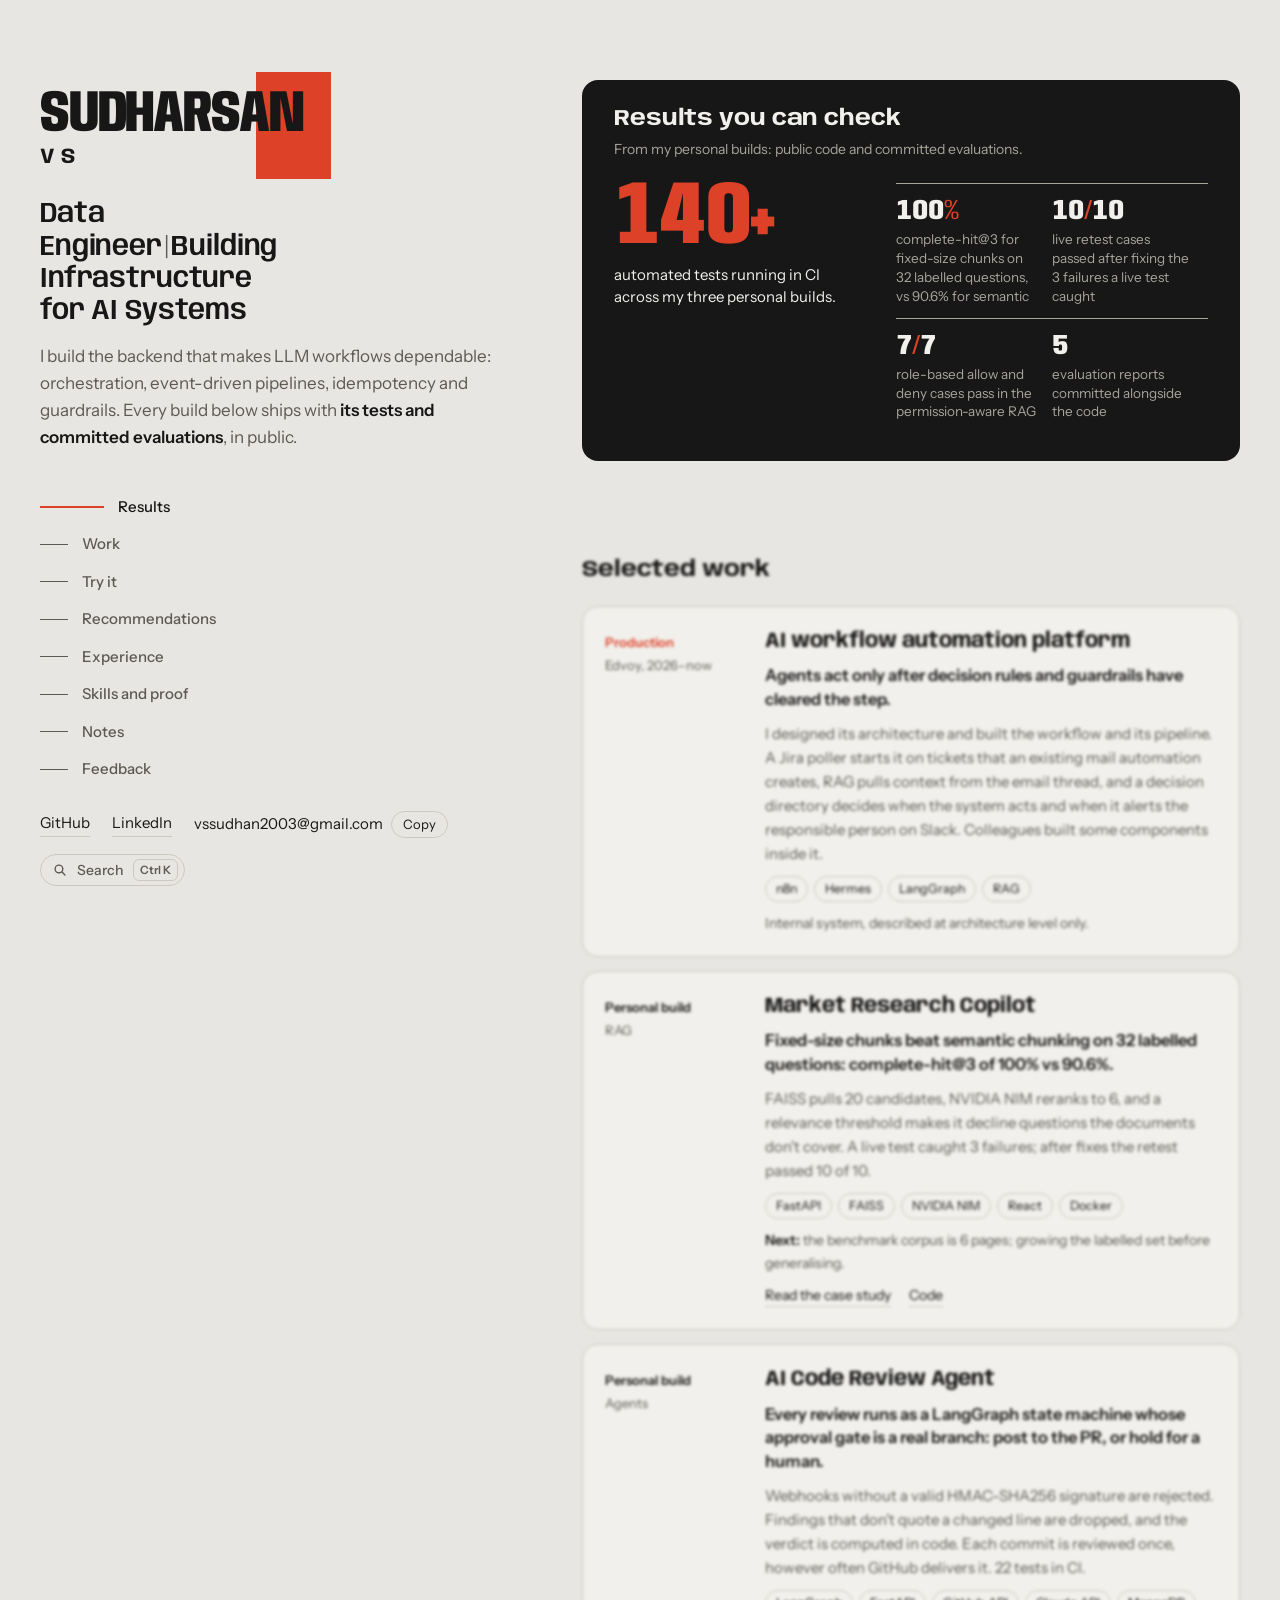
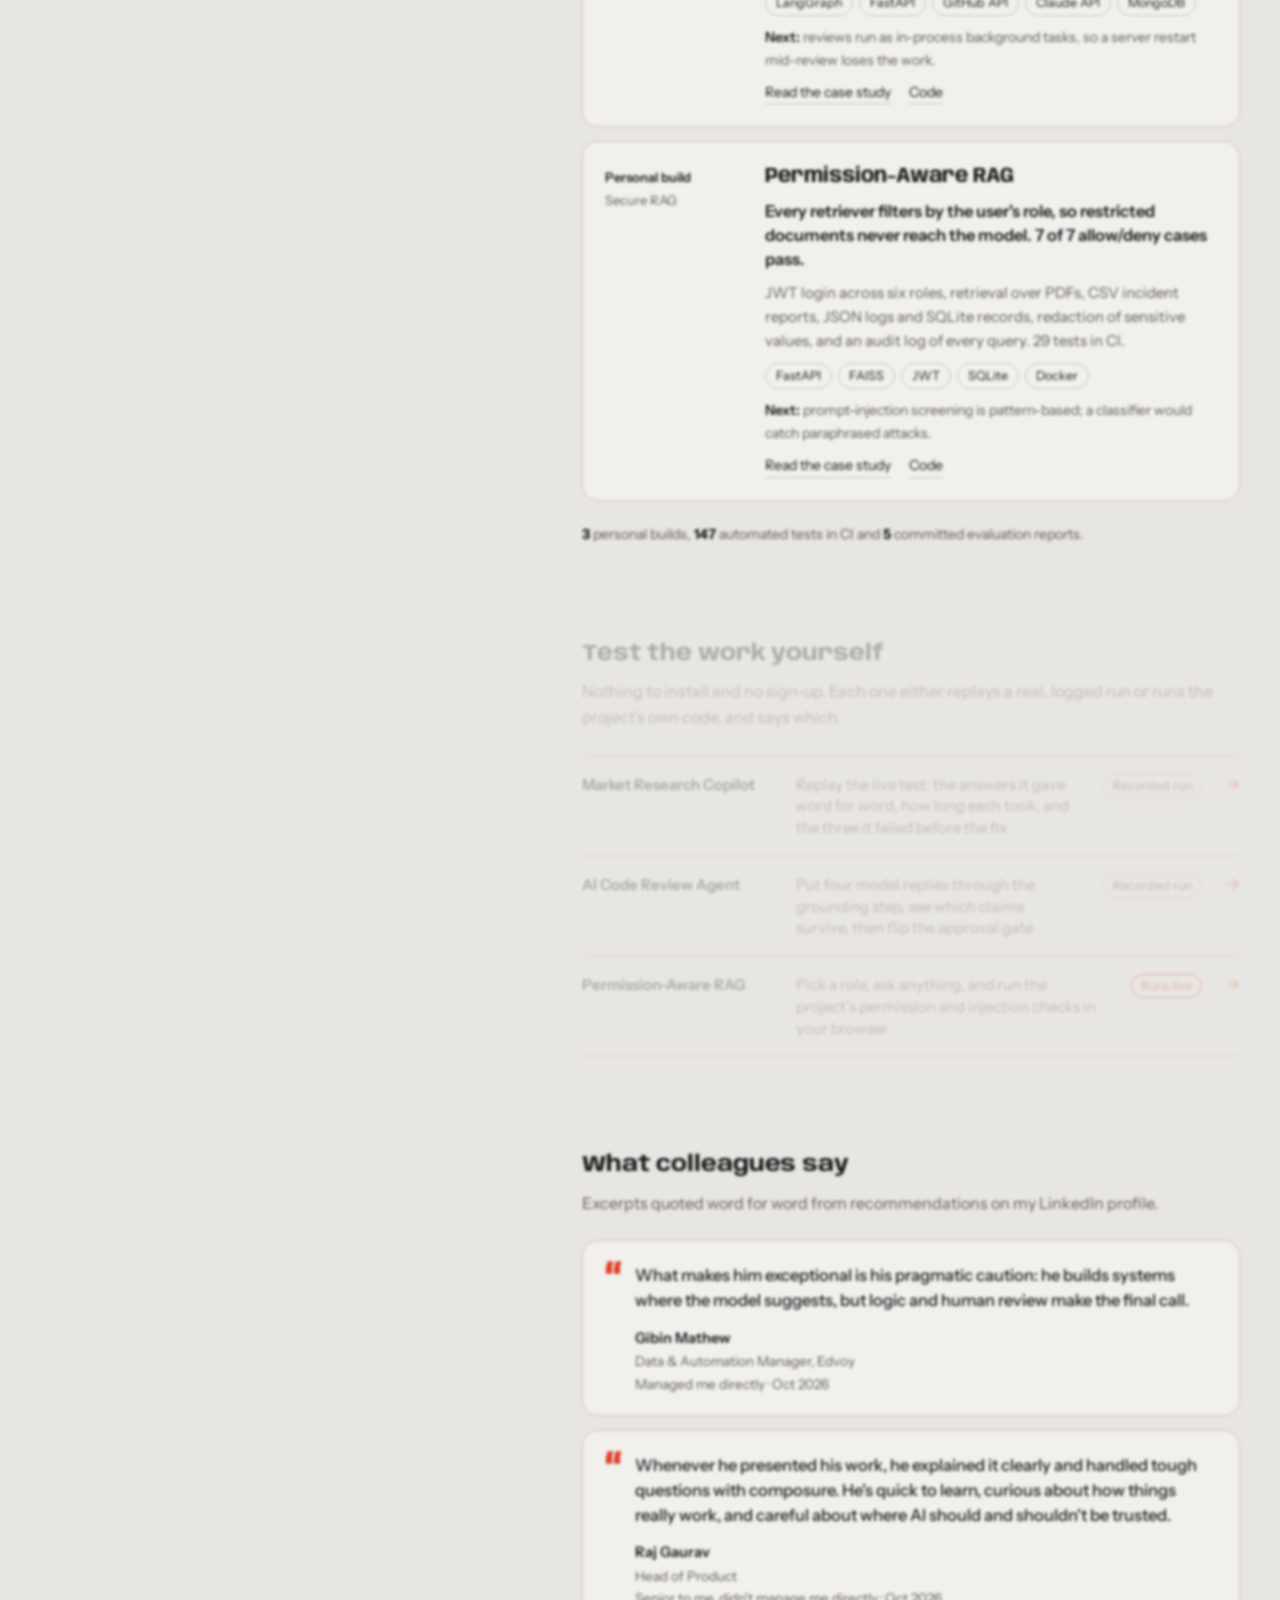
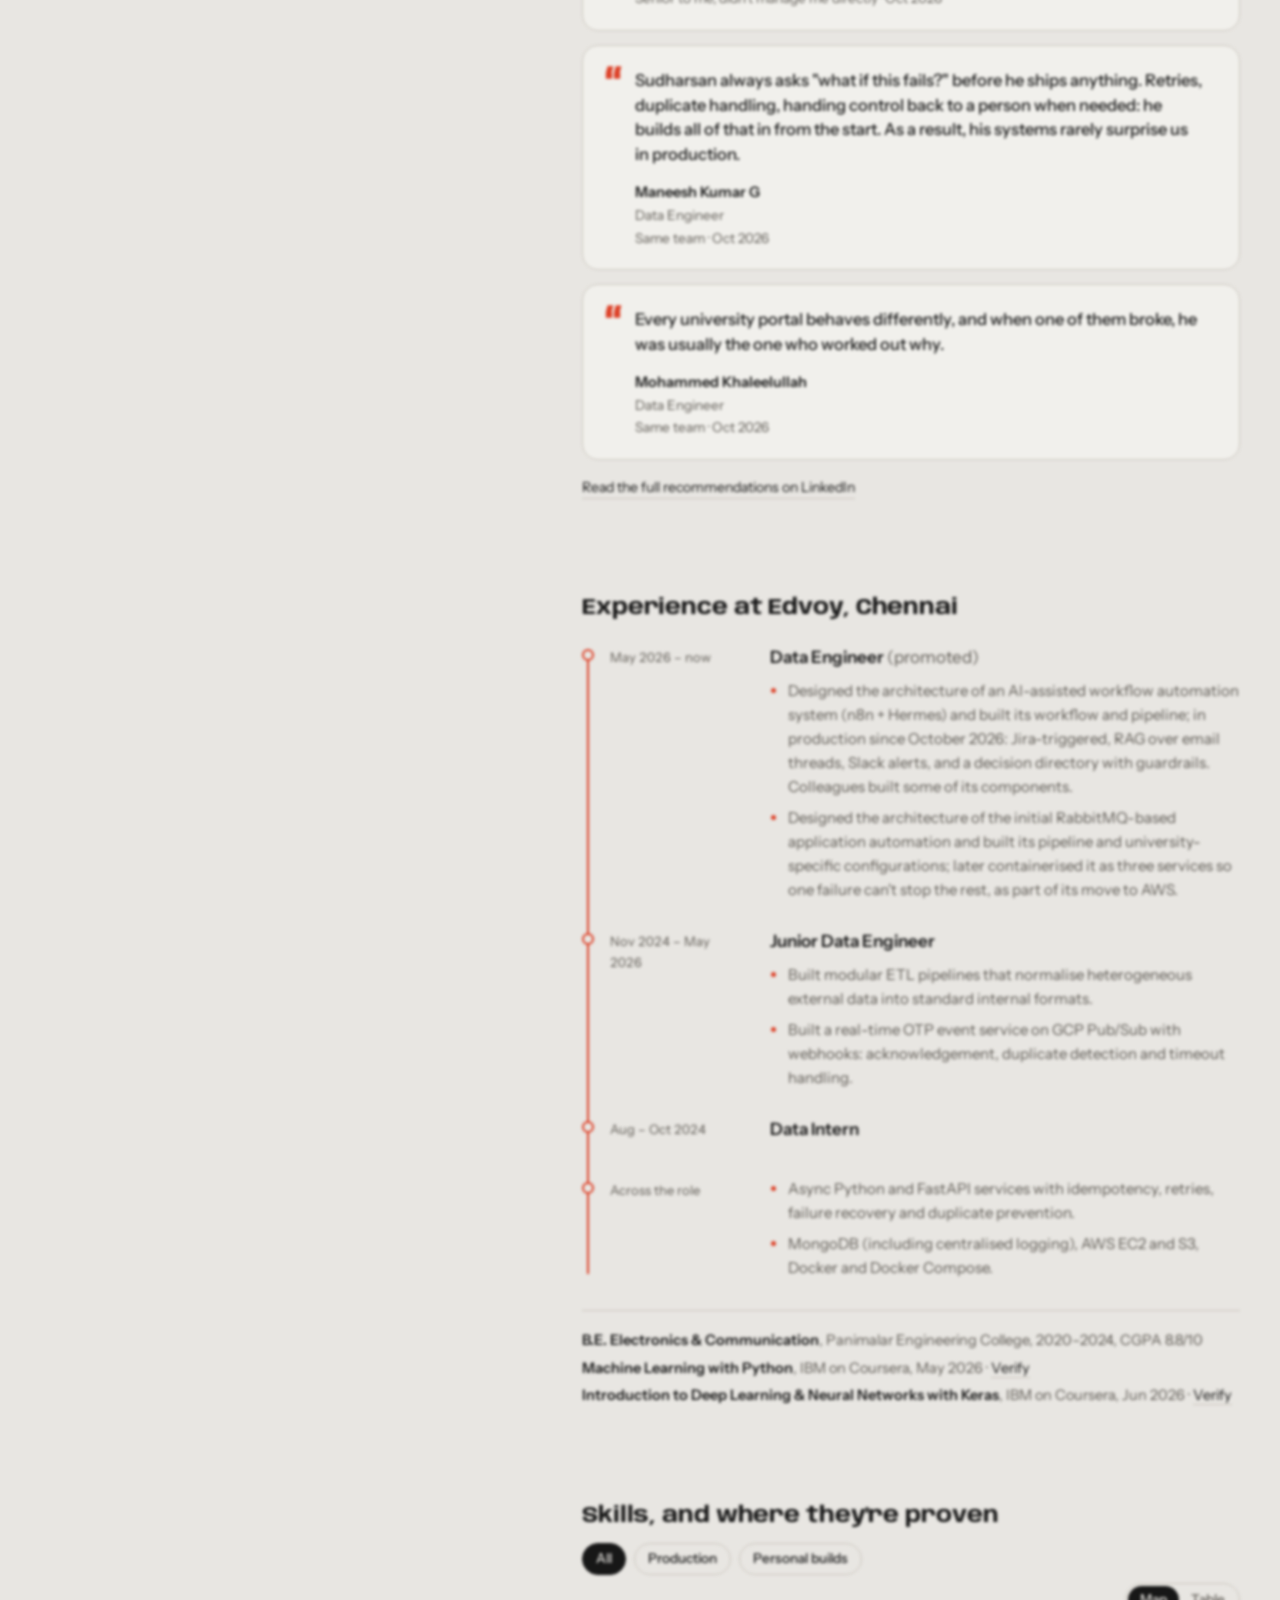
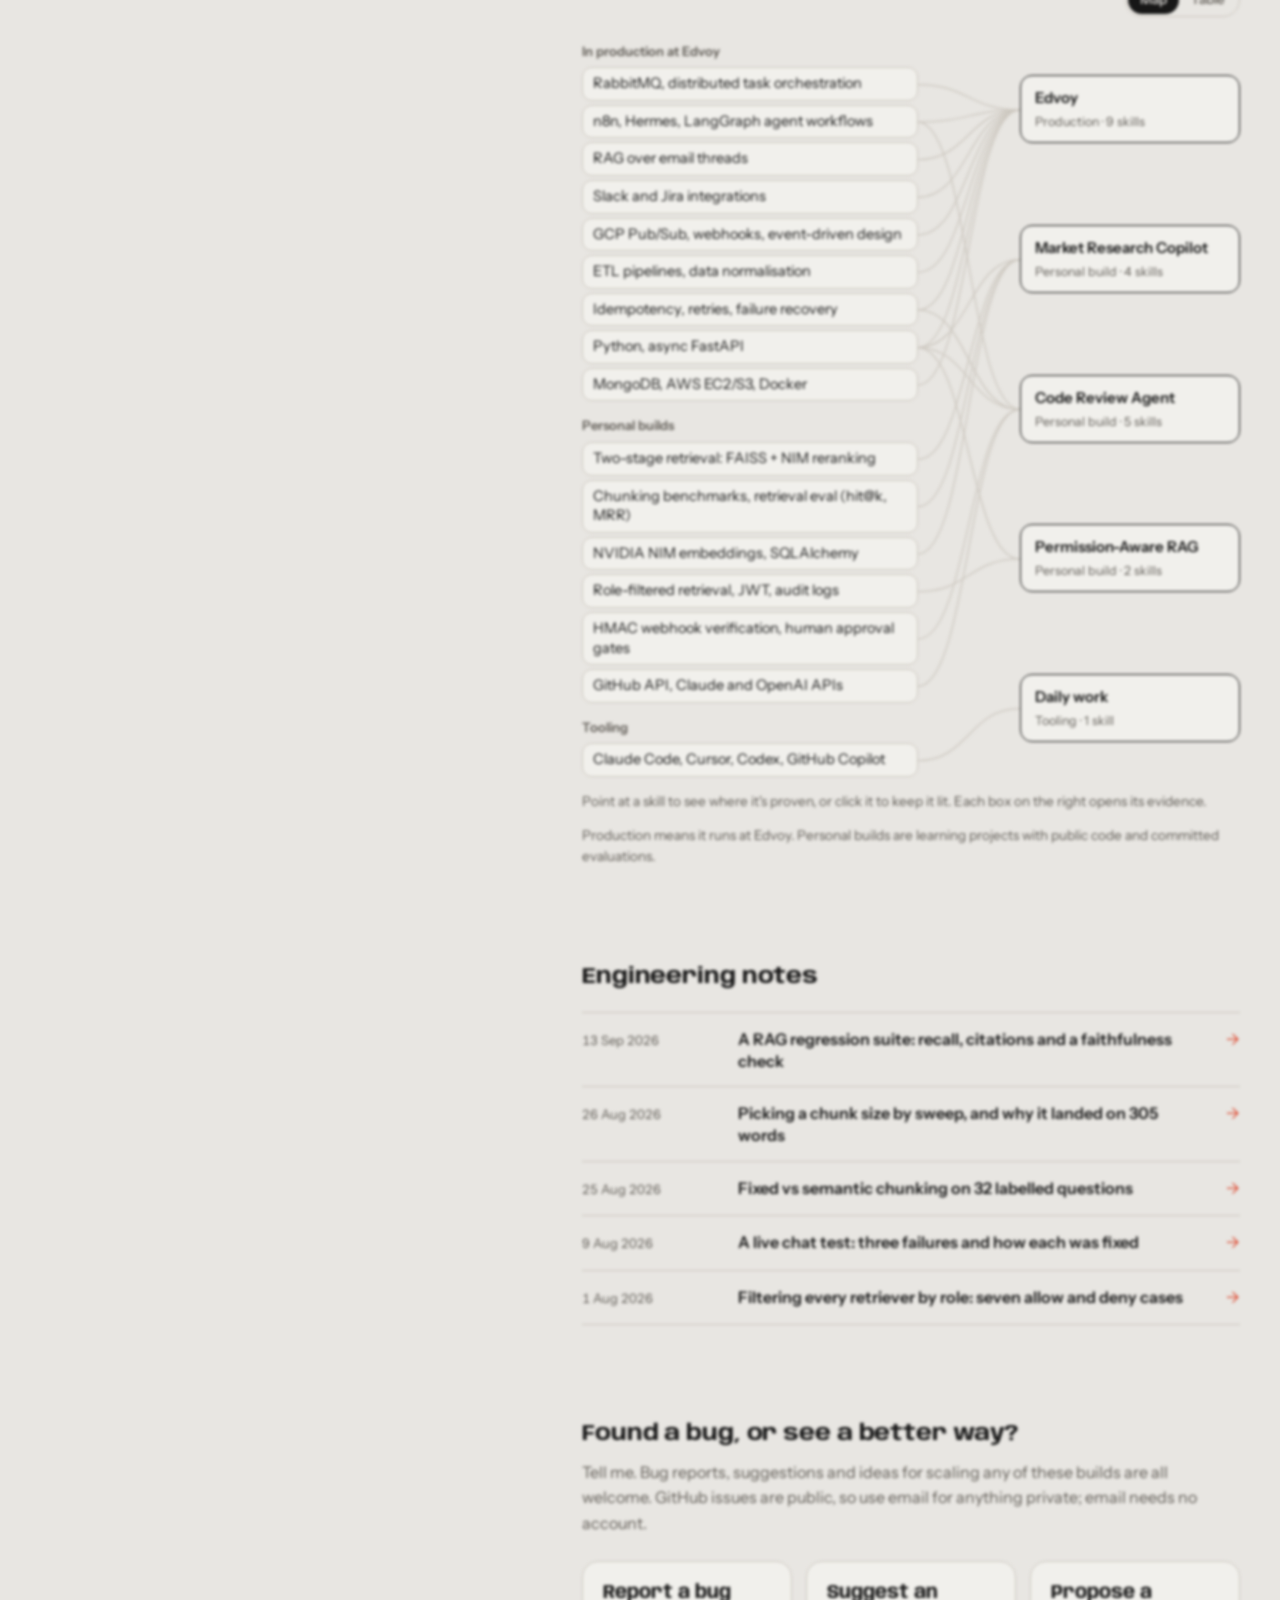
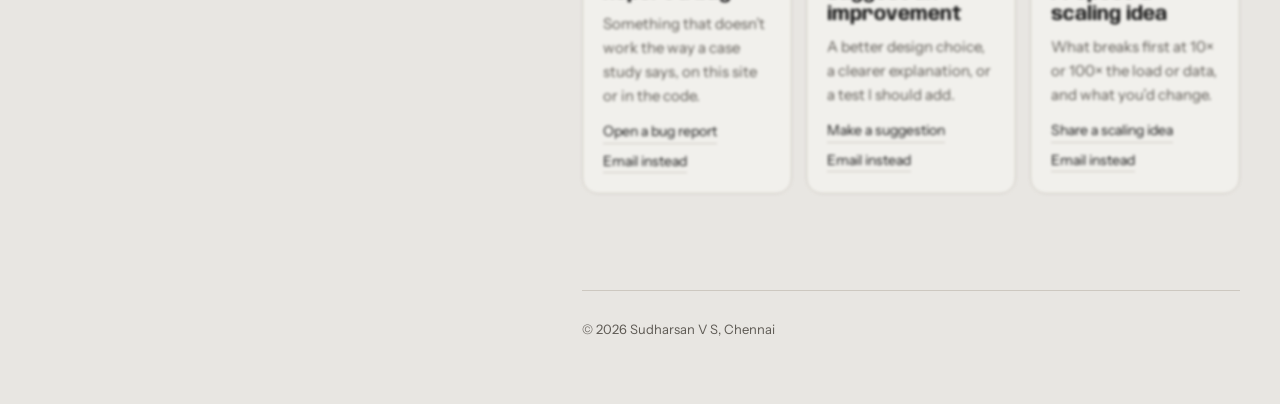
==== index.html @ 912e1911 "Add a command palette and a skills evidence map - Command palette on every page (cmdk.js): Ctrl/Cmd+" ====
<!doctype html>
<html lang="en">
<head>
<meta charset="utf-8">
<meta name="viewport" content="width=device-width, initial-scale=1, viewport-fit=cover">
<title>Sudharsan V S</title>
<meta property="og:url" content="https://sudharsan2816.github.io/">
<meta property="og:image" content="https://sudharsan2816.github.io/og/home.png">
<meta property="og:image:width" content="1200">
<meta property="og:image:height" content="630">
<meta property="og:image:alt" content="Sudharsan V S: Data Engineer, building infrastructure for AI systems">
<meta name="twitter:card" content="summary_large_image">
<meta name="claude:viewport-fit-sides" content="cover">
<meta name="description" content="Data Engineer building infrastructure for AI systems: orchestration, event-driven pipelines, idempotency and guardrails.">
<meta property="og:title" content="Sudharsan V S · Infrastructure for AI systems">
<meta property="og:description" content="Orchestration, event-driven pipelines and guardrails for AI systems, plus RAG and agent builds with public code and committed evaluations.">
<meta property="og:type" content="website">
<link rel="preconnect" href="https://fonts.googleapis.com">
<link rel="preconnect" href="https://fonts.gstatic.com" crossorigin>
<link rel="stylesheet" href="https://fonts.googleapis.com/css2?family=Anybody:wdth,wght@50..150,300..900&family=Instrument+Sans:wght@400;500;600&display=swap">
<style>
/* Layout: two columns on wide screens. The left column (vermilion bar, name, headline, contact, section nav)
   stays pinned while the evidence scrolls on the right. One column on phones, with a slim section bar. */
:root {
  --paper: #e8e6e2;      /* warm grey sheet from the reference */
  --raised: #f1f0ec;
  --ink: #171717;
  --muted: #5d5953;
  --rule: #cdc8c0;
  --red: #dd4128;        /* vermilion block */
  --on-ink: #f1f0ec;
  --on-ink-muted: #a8a49c;
  --on-red: #171717;
  --display: "Anybody", "Arial Narrow", "Helvetica Neue", Arial, sans-serif;
  --body: "Instrument Sans", "Helvetica Neue", Arial, sans-serif;
  --ease: cubic-bezier(.2, .75, .2, 1);
}
@media (prefers-color-scheme: dark) {
  :root:not([data-theme="light"]) {
    --paper: #181716; --raised: #211f1d; --ink: #ecebe6; --muted: #a39f97; --rule: #3a3734;
    --red: #ef5638; --on-ink: #181716; --on-ink-muted: #5f5b55; --on-red: #171717;
    color-scheme: dark;
  }
}
:root[data-theme="dark"] {
  --paper: #181716; --raised: #211f1d; --ink: #ecebe6; --muted: #a39f97; --rule: #3a3734;
  --red: #ef5638; --on-ink: #181716; --on-ink-muted: #5f5b55; --on-red: #171717;
  color-scheme: dark;
}
@media (prefers-reduced-motion: no-preference) { html { scroll-behavior: smooth; } }
body {
  background: var(--paper); color: var(--ink);
  font-family: var(--body); font-size: 16px; line-height: 1.6;
  -webkit-font-smoothing: antialiased;
}
::selection { background: var(--red); color: var(--on-red); }
a { color: inherit; }
a:focus-visible, button:focus-visible { outline: 2px solid var(--red); outline-offset: 3px; border-radius: 3px; }

.skip { position: absolute; left: max(16px, env(safe-area-inset-left, 0px)); top: -60px; z-index: 40; background: var(--ink); color: var(--paper); padding: 8px 14px; border-radius: 6px; text-decoration: none; font-size: 14px; }
.skip:focus { top: calc(8px + env(safe-area-inset-top, 0px)); }

/* ---------- shell ---------- */
.shell {
  max-width: 1200px; margin: 0 auto;
  padding-left: max(20px, env(safe-area-inset-left, 0px));
  padding-right: max(20px, env(safe-area-inset-right, 0px));
  display: grid; grid-template-columns: minmax(0, 1fr);
}
@media (min-width: 1024px) {
  .shell { grid-template-columns: minmax(0, 5fr) minmax(0, 7fr); gap: 72px; }
}

/* ---------- left column ---------- */
.intro { padding-block: 40px 24px; display: grid; grid-template-columns: minmax(0, 1fr); gap: 22px; align-content: start; min-width: 0; }
@media (min-width: 1024px) {
  .intro {
    position: sticky; top: env(safe-area-inset-top, 0px);
    height: 100vh; height: 100dvh; padding-block: 64px 40px; overflow-y: auto; scrollbar-width: none;
  }
}
.nameplate { position: relative; isolation: isolate; padding: 18px 0 12px; }
.nameplate .bar {
  position: absolute; z-index: -1; top: 0; bottom: 0; left: 46%;
  width: clamp(44px, 16%, 84px); background: var(--red); transform-origin: 50% 100%;
}
.name {
  margin: 0; font-family: var(--display); font-weight: 800; font-stretch: 72%;
  font-size: clamp(44px, 13vw, 84px); line-height: .84; letter-spacing: -.02em;
  text-transform: uppercase; white-space: nowrap;
}
.name small { display: block; font-size: .36em; font-weight: 700; font-stretch: 100%; letter-spacing: .02em; margin-top: 10px; }
h1 {
  margin: 0; font-family: var(--display); font-weight: 600; font-stretch: 96%;
  font-size: clamp(24px, 2.6vw, 32px); line-height: 1.15; letter-spacing: -.005em; text-wrap: balance; max-width: 20ch;
}
h1 .pipe { color: var(--muted); font-weight: 300; padding-inline: .1em; }
.value { margin: 0; color: var(--muted); max-width: 46ch; font-size: 17px; }
.value strong { color: var(--ink); font-weight: 600; }

.toc { display: none; }
@media (min-width: 1024px) {
  .name { font-size: clamp(52px, 4.6vw, 76px); }
  .intro { gap: 20px; }
  h1 { font-size: clamp(24px, 2.2vw, 30px); }
  .toc { display: block; margin-block: 18px 6px; }
  .toc ol { list-style: none; margin: 0; padding: 0; display: grid; gap: 4px; }
  .toc a {
    display: inline-flex; align-items: center; gap: 14px; padding: 4px 0;
    text-decoration: none; color: var(--muted); font-size: 15px; font-weight: 500;
    transition: color .2s;
  }
  .toc a::before { content: ""; width: 28px; height: 1px; background: currentColor; transition: width .3s var(--ease), background-color .2s; }
  .toc a:hover, .toc a[aria-current="true"] { color: var(--ink); }
  .toc a:hover::before, .toc a[aria-current="true"]::before { width: 64px; }
  .toc a[aria-current="true"]::before { background: var(--red); height: 2px; }
}

.contact-row { display: flex; flex-wrap: wrap; align-items: center; gap: 10px 22px; font-size: 15px; }
.contact-row a { text-decoration: none; border-bottom: 1px solid var(--rule); padding-bottom: 1px; transition: border-color .2s, color .2s; }
.contact-row a:hover { color: var(--red); border-color: var(--red); }
.email { display: inline-flex; align-items: center; gap: 8px; flex-wrap: wrap; min-width: 0; }
.email .addr { user-select: all; overflow-wrap: anywhere; }
.copy {
  font: inherit; font-size: 13px; color: var(--ink); background: transparent;
  border: 1px solid var(--rule); border-radius: 999px; padding: 2px 11px; cursor: pointer;
  transition: background .2s, color .2s, border-color .2s;
}
.copy:hover { border-color: var(--ink); }
.copy.done { background: var(--red); border-color: var(--red); color: var(--on-red); }
.role-line { margin: 0; font-size: 14px; color: var(--muted); }
@media (min-width: 1024px) and (max-height: 960px) { .role-line { display: none; } }
@media (min-width: 1024px) and (max-height: 780px) { .intro { gap: 14px; padding-block: 40px 28px; } .toc a { padding: 2px 0; } .toc { margin-block: 6px 0; } }

/* mobile section bar */
.mbar {
  position: sticky; top: env(safe-area-inset-top, 0px); z-index: 20;
  background: var(--paper); border-bottom: 1px solid var(--rule);
  margin-inline: calc(-1 * max(20px, env(safe-area-inset-left, 0px)));
  padding-inline: max(20px, env(safe-area-inset-left, 0px));
  overflow-x: auto; scrollbar-width: none;
}
.mbar::-webkit-scrollbar { display: none; }
.mbar ol { list-style: none; margin: 0; padding: 12px 0; display: flex; gap: 20px; white-space: nowrap; }
.mbar a { text-decoration: none; font-size: 14px; font-weight: 500; color: var(--muted); }
.mbar a[aria-current="true"] { color: var(--ink); box-shadow: 0 2px 0 var(--red); }
@media (min-width: 1024px) { .mbar { display: none; } }

/* ---------- right column ---------- */
main { padding-block: 32px 40px; display: grid; gap: 96px; min-width: 0; }
@media (min-width: 1024px) { main { padding-block: 72px 56px; } }
main > section { scroll-margin-top: 64px; min-width: 0; }
h2 {
  margin: 0 0 22px; font-family: var(--display); font-weight: 700; font-stretch: 108%;
  font-size: 22px; line-height: 1.2; letter-spacing: -.005em;
}
.lead { margin: -10px 0 24px; color: var(--muted); max-width: 60ch; }

/* results */
.results { background: var(--ink); color: var(--on-ink); border-radius: 16px; padding: 26px clamp(20px, 3vw, 32px) 28px; display: grid; gap: 22px; }
.results h2 { margin: 0; color: var(--on-ink); }
.results .src { margin: -16px 0 0; font-size: 14px; color: var(--on-ink-muted); }
.res-grid { display: grid; grid-template-columns: minmax(0, 1fr); gap: 24px; }
@media (min-width: 640px) { .res-grid { grid-template-columns: minmax(0, 1fr) minmax(0, 1.25fr); gap: 32px; } }
.fte { display: grid; gap: 10px; align-content: start; }
.fte .big {
  font-family: var(--display); font-weight: 800; font-stretch: 76%;
  font-size: clamp(88px, 9vw, 132px); line-height: .8; letter-spacing: -.03em; color: var(--red);
  font-variant-numeric: tabular-nums;
}
.fte .big .unit { font-size: .28em; font-stretch: 110%; color: var(--on-ink); letter-spacing: .02em; margin-left: .15em; }
.fte p { margin: 0; font-size: 15px; line-height: 1.45; }
.fte .big.wide { font-size: clamp(72px, 7vw, 104px); }
.metrics { display: grid; grid-template-columns: repeat(2, minmax(0, 1fr)); align-content: start; }
.metric { padding: 14px 16px 12px 0; min-width: 0; border-top: 1px solid var(--on-ink-muted); display: grid; gap: 4px; align-content: start; }
.metric .num { font-family: var(--display); font-weight: 800; font-stretch: 84%; font-size: clamp(24px, 2.2vw, 32px); white-space: nowrap; line-height: 1; font-variant-numeric: tabular-nums; }
.metric .num em { font-style: normal; color: var(--red); font-weight: 400; }
.metric p { margin: 0; font-size: 13.5px; line-height: 1.4; color: var(--on-ink-muted); }

/* work list */
.work { list-style: none; margin: 0; padding: 0; display: grid; gap: 14px; }
.item {
  position: relative; display: grid; grid-template-columns: minmax(0, 1fr); gap: 8px 28px;
  padding: 22px; border-radius: 16px; background: var(--raised); border: 1px solid var(--rule);
  transition: transform .35s var(--ease), box-shadow .35s var(--ease), border-color .2s;
}
@media (min-width: 640px) { .item { grid-template-columns: 132px minmax(0, 1fr); } }
@media (hover: hover) {
  .item:hover { transform: translateY(-4px); box-shadow: 0 18px 36px -24px rgba(0,0,0,.45); border-color: var(--ink); }
  .item:hover .title { color: var(--red); }
}
.meta { font-size: 13px; color: var(--muted); padding-top: 3px; display: grid; gap: 2px; align-content: start; }
.meta .kind { font-weight: 600; color: var(--ink); }
.meta .kind.prod { color: var(--red); }
.body { display: grid; gap: 10px; min-width: 0; }
.title { margin: 0; font-family: var(--display); font-weight: 700; font-stretch: 96%; font-size: 21px; line-height: 1.2; transition: color .2s; }
.title a { text-decoration: none; }
.title a::after { content: ""; position: absolute; inset: 0; border-radius: 16px; } /* whole row opens the case study */
.outcome { margin: 0; font-weight: 600; font-size: 16.5px; line-height: 1.45; }
.detail { margin: 0; color: var(--muted); font-size: 15px; }
.tags { list-style: none; margin: 0; padding: 0; display: flex; flex-wrap: wrap; gap: 6px; }
.tags li { font-size: 12.5px; padding: 2px 10px; border-radius: 999px; background: var(--raised); border: 1px solid var(--rule); }
.item:hover .tags li { background: var(--paper); }
.next { margin: 0; font-size: 14px; color: var(--muted); }
.next b { color: var(--ink); font-weight: 600; }
.row-links { display: flex; flex-wrap: wrap; gap: 6px 18px; font-size: 14px; position: relative; z-index: 1; }
.row-links a { text-decoration: none; border-bottom: 1px solid var(--rule); }
.row-links a:hover { color: var(--red); border-color: var(--red); }
.counts { margin: 22px 0 0; font-size: 14px; color: var(--muted); }
.counts b { color: var(--ink); }

/* experience */
.job { display: grid; grid-template-columns: minmax(0, 1fr); gap: 6px 28px; }
@media (min-width: 640px) { .job { grid-template-columns: 132px minmax(0, 1fr); } }
.job + .job { margin-top: 26px; }
.jobs { position: relative; padding-left: 28px; }
.jobs::before { content: ""; position: absolute; left: 5px; top: 6px; bottom: 6px; width: 2px; background: var(--red); transform-origin: top; }
.job { position: relative; }
.job::before { content: ""; position: absolute; left: -28px; top: 5px; width: 12px; height: 12px; border-radius: 50%; background: var(--paper); border: 2px solid var(--red); box-sizing: border-box; }
@media (prefers-reduced-motion: no-preference) {
  @supports (animation-timeline: view()) {
    .jobs::before { animation: draw-line linear both; animation-timeline: view(); animation-range: entry 10% cover 60%; }
  }
}
@keyframes draw-line { from { transform: scaleY(.04); } to { transform: scaleY(1); } }
.when { font-size: 13px; color: var(--muted); padding-top: 3px; font-variant-numeric: tabular-nums; }
.job h3 { margin: 0 0 8px; font-size: 17px; font-weight: 600; }
.job h3 span { font-weight: 400; color: var(--muted); }
.job ul { margin: 0; padding-left: 18px; display: grid; gap: 7px; color: var(--muted); font-size: 15px; }
.job li::marker { color: var(--red); }
.job li strong { color: var(--ink); font-weight: 600; }
.edu { margin-top: 30px; padding-top: 18px; border-top: 1px solid var(--rule); display: grid; gap: 4px; font-size: 14.5px; color: var(--muted); }
.edu b { color: var(--ink); font-weight: 600; }
.edu a { text-decoration: none; border-bottom: 1px solid var(--rule); color: var(--ink); }
.edu a:hover { color: var(--red); border-color: var(--red); }
.edu .nw { white-space: nowrap; }

/* recommendations: verbatim excerpts, each attributed */
.recs { list-style: none; margin: 0; padding: 0; display: grid; gap: 14px; }
.rec { padding: 22px 22px 20px; border-radius: 16px; background: var(--raised); border: 1px solid var(--rule); display: grid; gap: 14px; }
.rec blockquote { margin: 0; position: relative; padding-left: 30px; }
.rec blockquote::before {
  content: "\201C"; position: absolute; left: 0; top: -6px;
  font-family: var(--display); font-weight: 800; font-size: 44px; line-height: 1; color: var(--red);
}
.rec blockquote p { margin: 0; font-size: 16.5px; line-height: 1.5; font-weight: 500; text-wrap: pretty; }
.rec .by { margin: 0; padding-left: 30px; display: grid; gap: 1px; font-size: 13.5px; color: var(--muted); }
.rec .by b { color: var(--ink); font-weight: 600; font-size: 14.5px; }
.rec-link { margin-top: 16px; }

/* proof table */
.chips { display: flex; flex-wrap: wrap; gap: 8px; margin: -8px 0 16px; }
.chip { font: inherit; font-size: 13.5px; font-weight: 500; color: var(--ink); background: transparent; border: 1px solid var(--rule); border-radius: 999px; padding: 4px 13px; cursor: pointer; transition: border-color .2s, background-color .2s, color .2s; }
.chip:hover { border-color: var(--ink); }
.chip[aria-pressed="true"] { background: var(--ink); color: var(--paper); border-color: var(--ink); }
tr[hidden] { display: none; }
.table-wrap { overflow-x: auto; }
table { width: 100%; border-collapse: collapse; font-size: 14.5px; min-width: 520px; }
th { text-align: left; font-weight: 600; font-size: 13px; color: var(--muted); padding: 0 12px 10px 0; border-bottom: 1px solid var(--ink); }
td { padding: 10px 12px 10px 0; border-bottom: 1px solid var(--rule); vertical-align: top; }
td a { text-decoration: none; border-bottom: 1px solid var(--rule); }
td a:hover { color: var(--red); border-color: var(--red); }
.tier { font-size: 12.5px; padding: 1px 9px; border-radius: 999px; border: 1px solid var(--rule); white-space: nowrap; color: var(--muted); }
.tier.prod { border-color: var(--red); color: var(--red); }
.table-note { margin: 12px 0 0; font-size: 13.5px; color: var(--muted); }

/* notes */
.notes { list-style: none; margin: 0; padding: 0; border-top: 1px solid var(--rule); }
.notes li { border-bottom: 1px solid var(--rule); }
.notes a { display: grid; grid-template-columns: minmax(0, 1fr); gap: 2px 24px; padding: 14px 0; text-decoration: none; }
@media (min-width: 640px) { .notes a { grid-template-columns: 132px minmax(0, 1fr) auto; align-items: baseline; } }
.notes time { font-size: 13px; color: var(--muted); font-variant-numeric: tabular-nums; }
.notes .t { font-weight: 600; font-size: 16px; line-height: 1.35; transition: color .2s; }
.notes .arr { display: none; color: var(--red); transition: transform .25s var(--ease); }
@media (min-width: 640px) { .notes .arr { display: inline; } }
.notes a:hover .t, .notes a:focus-visible .t { color: var(--red); }
.notes a:hover .arr, .notes a:focus-visible .arr { transform: translateX(5px); }
/* focus on the current section: the section in the middle of the screen is sharp, the rest dim back */
html.js main > section { transition: opacity .45s var(--ease), filter .45s var(--ease), translate .8s var(--ease); }
@media (prefers-reduced-motion: no-preference) { html.js main > section:not(.in) { translate: -48px 0; } }
html.js main > section:not(.focus) { opacity: .28; }
@media (prefers-reduced-motion: no-preference) { html.js main > section:not(.focus) { filter: blur(1.5px); } }
@media (hover: hover) { html.js main > section:not(.focus):hover { opacity: .8; filter: none; } }
html.js main > section:focus-within { opacity: 1; filter: none; }

/* try it: links to each project's replay */
.tries { list-style: none; margin: 0; padding: 0; border-top: 1px solid var(--rule); }
.tries li { border-bottom: 1px solid var(--rule); }
.tries a { display: grid; grid-template-columns: minmax(0, 1fr); gap: 4px 24px; padding: 16px 0; text-decoration: none; }
@media (min-width: 640px) { .tries a { grid-template-columns: 190px minmax(0, 1fr) auto auto; align-items: baseline; } }
.tries .p { font-weight: 600; font-size: 15px; }
.tries .t { color: var(--muted); font-size: 15px; line-height: 1.45; transition: color .2s; }
.tries .how { justify-self: start; font-size: 12.5px; padding: 1px 9px; border-radius: 999px; border: 1px solid var(--rule); color: var(--muted); white-space: nowrap; }
.tries .how.live { border-color: var(--red); color: var(--red); }
.tries .arr { display: none; color: var(--red); transition: transform .25s var(--ease); }
@media (min-width: 640px) { .tries .arr { display: inline; } }
.tries a:hover .t, .tries a:focus-visible .t { color: var(--ink); }
.tries a:hover .p, .tries a:focus-visible .p { color: var(--red); }
.tries a:hover .arr, .tries a:focus-visible .arr { transform: translateX(5px); }

/* feedback */
.fb { list-style: none; margin: 0; padding: 0; display: grid; gap: 14px; grid-template-columns: minmax(0, 1fr); }
@media (min-width: 760px) { .fb { grid-template-columns: repeat(3, minmax(0, 1fr)); } }
.fbc { padding: 20px; border-radius: 16px; background: var(--raised); border: 1px solid var(--rule); display: grid; gap: 8px; align-content: start; min-width: 0; }
.fbc h3 { margin: 0; font-family: var(--display); font-weight: 700; font-stretch: 96%; font-size: 19px; line-height: 1.2; }
.fbc p { margin: 0; color: var(--muted); font-size: 15px; }
.fbc .row-links { margin-top: 4px; }

/* Phones and tablets: finger-sized targets (44px) without moving the layout. The invisible ::after
   strip extends each small link's hit area; rows that wrap get extra gap so strips don't overlap. */
@media (pointer: coarse) {
  .mbar ol { padding-block: 0; }
  .mbar a { display: inline-block; padding-block: 13px; }
  .contact-row a, .copy { display: inline-flex; align-items: center; min-height: 44px; }
  .row-links { row-gap: 20px; }
  .row-links a, .edu a, td a { position: relative; }
  .row-links a::after, .edu a::after, td a::after { content: ""; position: absolute; left: -4px; right: -4px; top: 50%; height: 44px; transform: translateY(-50%); }
  .chip { min-height: 40px; }
  #proof td:nth-child(2) { line-height: 2; }
}

/* search button (command palette in cmdk.js) */
.search-row { margin-top: -4px; }
/* skills: map view (map.js) beside the table, wide screens only */
.chips-row { display: flex; flex-wrap: wrap; justify-content: space-between; gap: 8px; }
.view-toggle { display: inline-flex; gap: 0; margin: -8px 0 16px; border: 1px solid var(--rule); border-radius: 999px; padding: 2px; float: right; }
.vt { font: inherit; font-size: 13.5px; font-weight: 500; color: var(--muted); background: transparent; border: 0; border-radius: 999px; padding: 3px 12px; cursor: pointer; }
.vt[aria-pressed="true"] { background: var(--ink); color: var(--paper); }
.vt:focus-visible { outline: 2px solid var(--red); outline-offset: 2px; }
.emap { position: relative; clear: both; display: grid; grid-template-columns: minmax(0, 1fr) minmax(180px, 220px); column-gap: clamp(56px, 8vw, 110px); padding: 8px 0 4px; }
.emap[hidden] { display: none; }
.emap-lines { position: absolute; inset: 0; pointer-events: none; overflow: visible; }
.emap-edge { fill: none; stroke: var(--rule); stroke-width: 1.25; transition: stroke .2s, stroke-width .2s, opacity .2s; }
.emap.focusing .emap-edge { opacity: .25; }
.emap.focusing .emap-edge.on { stroke: var(--red); stroke-width: 2; opacity: 1; }
.emap-skills, .emap-srcs { list-style: none; margin: 0; padding: 0; position: relative; }
.emap-skills { display: grid; gap: 4px; }
.emap-srcs { display: grid; align-content: space-around; gap: 12px; }
.emap-group { font-size: 13px; font-weight: 600; color: var(--muted); padding: 10px 0 2px; }
.emap-group:first-child { padding-top: 0; }
.emap-skill { width: 100%; font: inherit; font-size: 14.5px; line-height: 1.35; text-align: left; color: var(--ink); background: var(--raised); border: 1px solid var(--rule); border-radius: 10px; padding: 6px 10px; cursor: pointer; transition: border-color .2s, opacity .2s, background-color .2s; }
.emap-src { display: grid; gap: 2px; padding: 10px 14px; border-radius: 12px; border: 1px solid var(--ink); background: var(--raised); text-decoration: none; transition: opacity .2s, background-color .2s, color .2s; }
.emap-src .n { font-weight: 600; font-size: 15px; }
.emap-src .k { font-size: 12.5px; color: var(--muted); }
.emap.focusing .emap-skill:not(.on), .emap.focusing .emap-src:not(.on) { opacity: .35; }
.emap-skill.on, .emap-skill[aria-pressed="true"] { border-color: var(--red); }
.emap-src.on { background: var(--ink); color: var(--paper); }
.emap-src.on .k { color: inherit; opacity: .75; }
.emap-skill:focus-visible, .emap-src:focus-visible { outline: 2px solid var(--red); outline-offset: 2px; }
.emap-note { margin: 10px 0 0; font-size: 13.5px; color: var(--muted); }
@media (prefers-reduced-motion: reduce) { .emap-edge, .emap-skill, .emap-src { transition: none; } }

/* Phones: the skills table becomes stacked rows (skill, then where it's proven, tier on the right). */
@media (max-width: 640px) {
  #proof table { min-width: 0; }
  #proof thead { position: absolute; width: 1px; height: 1px; overflow: hidden; clip: rect(0, 0, 0, 0); }
  #proof table, #proof tbody { display: block; }
  #proof tr:not([hidden]) { display: grid; grid-template-columns: minmax(0, 1fr) auto; gap: 4px 12px; padding: 12px 0; border-bottom: 1px solid var(--rule); }
  #proof td { display: block; border: 0; padding: 0; }
  #proof td:nth-child(1) { font-weight: 600; }
  #proof td:nth-child(2) { grid-column: 1; color: var(--muted); font-size: 14px; }
  #proof td:nth-child(3) { grid-column: 2; grid-row: 1 / span 2; align-self: start; }
}

/* contact */
.contact h2 {
  font-family: var(--display); font-weight: 800; font-stretch: 120%;
  font-size: clamp(40px, 6vw, 72px); line-height: .95; letter-spacing: -.02em; text-transform: uppercase; margin-bottom: 16px;
}
.contact p { margin: 0 0 18px; color: var(--muted); max-width: 48ch; }

footer { padding-top: 28px; border-top: 1px solid var(--rule); display: grid; gap: 6px; font-size: 13px; color: var(--muted); }

/* one load moment: the vermilion bar rises behind the name */
@media (prefers-reduced-motion: no-preference) {
  .nameplate .bar { animation: rise-bar .9s var(--ease) both; }
}
@keyframes rise-bar { from { transform: scaleY(0); } }
@media (prefers-reduced-motion: reduce) { .item, .toc a, .toc a::before { transition: none; } }

</style>
<link rel="stylesheet" href="cmdk.css">
</head>
<body>

<a class="skip" href="#work">Skip to work</a>

<div class="shell">
  <header class="intro">
    <div class="nameplate">
      <span class="bar" aria-hidden="true"></span>
      <p class="name">Sudharsan<small>V S</small></p>
    </div>

    <div style="display:grid; gap:14px">
      <h1>Data Engineer<span class="pipe">|</span>Building Infrastructure for AI Systems</h1>
      <p class="value">I build the backend that makes LLM workflows dependable: orchestration, event-driven pipelines, idempotency and guardrails. Every build below ships with <strong>its tests and committed evaluations</strong>, in public.</p>
    </div>

    <p class="role-line">Data Engineer at Edvoy, Chennai</p>

    <nav class="toc" aria-label="Sections">
      <ol>
        <li><a href="#results">Results</a></li>
        <li><a href="#work">Work</a></li>
        <li><a href="#try">Try it</a></li>
        <li><a href="#recs">Recommendations</a></li>
        <li><a href="#experience">Experience</a></li>
        <li><a href="#proof">Skills and proof</a></li>
        <li><a href="#notes">Notes</a></li>
        <li><a href="#feedback">Feedback</a></li>
      </ol>
    </nav>

    <div class="contact-row">
      <a href="https://github.com/Sudharsan2816" target="_blank" rel="noopener">GitHub</a>
      <a href="https://www.linkedin.com/in/sudharsan-v-s-a851a3242" target="_blank" rel="noopener">LinkedIn</a>
      <span class="email">
        <span class="addr" id="email-hero">vssudhan2003@gmail.com</span>
        <button class="copy" type="button" data-copy="email-hero" id="copy-hero">Copy</button>
      </span>
    </div>
    <div class="search-row"><button class="cmdk-btn" type="button" data-cmdk-open aria-label="Search the site"><svg viewBox="0 0 20 20" aria-hidden="true"><circle cx="8.5" cy="8.5" r="5.5"/><path d="M13 13l4 4"/></svg><span>Search</span><kbd>Ctrl K</kbd></button></div>
  </header>

  <div>
    <nav class="mbar" aria-label="Sections">
      <ol>
        <li><a href="#results">Results</a></li>
        <li><a href="#work">Work</a></li>
        <li><a href="#try">Try it</a></li>
        <li><a href="#recs">Recommendations</a></li>
        <li><a href="#experience">Experience</a></li>
        <li><a href="#proof">Proof</a></li>
        <li><a href="#notes">Notes</a></li>
        <li><a href="#feedback">Feedback</a></li>
      </ol>
    </nav>

    <main>
      <section id="results" class="results" aria-labelledby="results-h">
        <h2 id="results-h">Results you can check</h2>
        <p class="src">From my personal builds: public code and committed evaluations.</p>
        <div class="res-grid">
          <div class="fte">
            <div class="big wide"><span class="count" data-to="140">140</span>+</div>
            <p>automated tests running in CI across my three personal builds.</p>
          </div>
          <div class="metrics">
            <div class="metric"><div class="num">100<em>%</em></div><p>complete-hit@3 for fixed-size chunks on 32 labelled questions, vs 90.6% for semantic</p></div>
            <div class="metric"><div class="num">10<em>/</em>10</div><p>live retest cases passed after fixing the 3 failures a live test caught</p></div>
            <div class="metric"><div class="num">7<em>/</em>7</div><p>role-based allow and deny cases pass in the permission-aware RAG</p></div>
            <div class="metric"><div class="num"><span class="count" data-to="5">5</span></div><p>evaluation reports committed alongside the code</p></div>
          </div>
        </div>
      </section>

      <section id="work" aria-labelledby="work-h">
        <h2 id="work-h">Selected work</h2>
        <ol class="work">
          <li class="item" id="work-edvoy">
            <div class="meta"><span class="kind prod">Production</span><span>Edvoy, 2026–now</span></div>
            <div class="body">
              <h3 class="title">AI workflow automation platform</h3>
              <p class="outcome">Agents act only after decision rules and guardrails have cleared the step.</p>
              <p class="detail">I designed its architecture and built the workflow and its pipeline. A Jira poller starts it on tickets that an existing mail automation creates, RAG pulls context from the email thread, and a decision directory decides when the system acts and when it alerts the responsible person on Slack. Colleagues built some components inside it.</p>
              <ul class="tags" aria-label="Stack"><li>n8n</li><li>Hermes</li><li>LangGraph</li><li>RAG</li></ul>
              <p class="next">Internal system, described at architecture level only.</p>
            </div>
          </li>

          <li class="item" id="work-copilot">
            <div class="meta"><span class="kind">Personal build</span><span>RAG</span></div>
            <div class="body">
              <h3 class="title"><a href="copilot.html">Market Research Copilot</a></h3>
              <p class="outcome">Fixed-size chunks beat semantic chunking on 32 labelled questions: complete-hit@3 of 100% vs 90.6%.</p>
              <p class="detail">FAISS pulls 20 candidates, NVIDIA NIM reranks to 6, and a relevance threshold makes it decline questions the documents don't cover. A live test caught 3 failures; after fixes the retest passed 10 of 10.</p>
              <ul class="tags" aria-label="Stack"><li>FastAPI</li><li>FAISS</li><li>NVIDIA NIM</li><li>React</li><li>Docker</li></ul>
              <p class="next"><b>Next:</b> the benchmark corpus is 6 pages; growing the labelled set before generalising.</p>
              <div class="row-links"><a href="copilot.html">Read the case study</a><a href="https://github.com/Sudharsan2816/Projects/tree/main/ai-market-research-copilot" target="_blank" rel="noopener">Code</a></div>
            </div>
          </li>

          <li class="item" id="work-review">
            <div class="meta"><span class="kind">Personal build</span><span>Agents</span></div>
            <div class="body">
              <h3 class="title"><a href="review.html">AI Code Review Agent</a></h3>
              <p class="outcome">Every review runs as a LangGraph state machine whose approval gate is a real branch: post to the PR, or hold for a human.</p>
              <p class="detail">Webhooks without a valid HMAC-SHA256 signature are rejected. Findings that don't quote a changed line are dropped, and the verdict is computed in code. Each commit is reviewed once, however often GitHub delivers it. 22 tests in CI.</p>
              <ul class="tags" aria-label="Stack"><li>LangGraph</li><li>FastAPI</li><li>GitHub API</li><li>Claude API</li><li>MongoDB</li></ul>
              <p class="next"><b>Next:</b> reviews run as in-process background tasks, so a server restart mid-review loses the work.</p>
              <div class="row-links"><a href="review.html">Read the case study</a><a href="https://github.com/Sudharsan2816/Code_review_agent/tree/main" target="_blank" rel="noopener">Code</a></div>
            </div>
          </li>

          <li class="item" id="work-rbac">
            <div class="meta"><span class="kind">Personal build</span><span>Secure RAG</span></div>
            <div class="body">
              <h3 class="title"><a href="rbac.html">Permission-Aware RAG</a></h3>
              <p class="outcome">Every retriever filters by the user's role, so restricted documents never reach the model. 7 of 7 allow/deny cases pass.</p>
              <p class="detail">JWT login across six roles, retrieval over PDFs, CSV incident reports, JSON logs and SQLite records, redaction of sensitive values, and an audit log of every query. 29 tests in CI.</p>
              <ul class="tags" aria-label="Stack"><li>FastAPI</li><li>FAISS</li><li>JWT</li><li>SQLite</li><li>Docker</li></ul>
              <p class="next"><b>Next:</b> prompt-injection screening is pattern-based; a classifier would catch paraphrased attacks.</p>
              <div class="row-links"><a href="rbac.html">Read the case study</a><a href="https://github.com/Sudharsan2816/Projects/tree/main/enterprise-rag" target="_blank" rel="noopener">Code</a></div>
            </div>
          </li>
        </ol>
        <p class="counts"><b>3</b> personal builds, <b>147</b> automated tests in CI and <b>5</b> committed evaluation reports.</p>
      </section>

      <section id="try" aria-labelledby="try-h">
        <h2 id="try-h">Test the work yourself</h2>
        <p class="lead">Nothing to install and no sign-up. Each one either replays a real, logged run or runs the project&rsquo;s own code, and says which.</p>
        <ul class="tries">
          <li><a href="copilot.html#try"><span class="p">Market Research Copilot</span><span class="t">Replay the live test: the answers it gave word for word, how long each took, and the three it failed before the fix</span><span class="how">Recorded run</span><span class="arr" aria-hidden="true">&rarr;</span></a></li>
          <li><a href="review.html#try"><span class="p">AI Code Review Agent</span><span class="t">Put four model replies through the grounding step, see which claims survive, then flip the approval gate</span><span class="how">Recorded run</span><span class="arr" aria-hidden="true">&rarr;</span></a></li>
          <li><a href="rbac.html#try"><span class="p">Permission-Aware RAG</span><span class="t">Pick a role, ask anything, and run the project&rsquo;s permission and injection checks in your browser</span><span class="how live">Runs live</span><span class="arr" aria-hidden="true">&rarr;</span></a></li>
        </ul>
      </section>

      <section id="recs" aria-labelledby="recs-h">
        <h2 id="recs-h">What colleagues say</h2>
        <p class="lead">Excerpts quoted word for word from recommendations on my LinkedIn profile.</p>
        <ul class="recs">
          <li class="rec">
            <blockquote><p>What makes him exceptional is his pragmatic caution: he builds systems where the model suggests, but logic and human review make the final call.</p></blockquote>
            <p class="by"><b>Gibin Mathew</b><span>Data &amp; Automation Manager, Edvoy</span><span>Managed me directly · Oct 2026</span></p>
          </li>
          <li class="rec">
            <blockquote><p>Whenever he presented his work, he explained it clearly and handled tough questions with composure. He's quick to learn, curious about how things really work, and careful about where AI should and shouldn't be trusted.</p></blockquote>
            <p class="by"><b>Raj Gaurav</b><span>Head of Product</span><span>Senior to me, didn't manage me directly · Oct 2026</span></p>
          </li>
          <li class="rec">
            <blockquote><p>Sudharsan always asks "what if this fails?" before he ships anything. Retries, duplicate handling, handing control back to a person when needed: he builds all of that in from the start. As a result, his systems rarely surprise us in production.</p></blockquote>
            <p class="by"><b>Maneesh Kumar G</b><span>Data Engineer</span><span>Same team · Oct 2026</span></p>
          </li>
          <li class="rec">
            <blockquote><p>Every university portal behaves differently, and when one of them broke, he was usually the one who worked out why.</p></blockquote>
            <p class="by"><b>Mohammed Khaleelullah</b><span>Data Engineer</span><span>Same team · Oct 2026</span></p>
          </li>
        </ul>
        <div class="row-links rec-link"><a href="https://www.linkedin.com/in/sudharsan-v-s-a851a3242/details/recommendations/" target="_blank" rel="noopener">Read the full recommendations on LinkedIn</a></div>
      </section>

      <section id="experience" aria-labelledby="exp-h">
        <h2 id="exp-h">Experience at Edvoy, Chennai</h2>
        <div class="jobs">
        <div class="job">
          <div class="when">May 2026 – now</div>
          <div>
            <h3>Data Engineer <span>(promoted)</span></h3>
            <ul>
              <li>Designed the architecture of an AI-assisted workflow automation system (n8n + Hermes) and built its workflow and pipeline; in production since October 2026: Jira-triggered, RAG over email threads, Slack alerts, and a decision directory with guardrails. Colleagues built some of its components.</li>
              <li>Designed the architecture of the initial RabbitMQ-based application automation and built its pipeline and university-specific configurations; later containerised it as three services so one failure can't stop the rest, as part of its move to AWS.</li>
            </ul>
          </div>
        </div>
        <div class="job">
          <div class="when">Nov 2024 – May 2026</div>
          <div>
            <h3>Junior Data Engineer</h3>
            <ul>
              <li>Built modular ETL pipelines that normalise heterogeneous external data into standard internal formats.</li>
              <li>Built a real-time OTP event service on GCP Pub/Sub with webhooks: acknowledgement, duplicate detection and timeout handling.</li>
            </ul>
          </div>
        </div>
        <div class="job">
          <div class="when">Aug – Oct 2024</div>
          <div><h3>Data Intern</h3></div>
        </div>
        <div class="job">
          <div class="when">Across the role</div>
          <div>
            <ul>
              <li>Async Python and FastAPI services with idempotency, retries, failure recovery and duplicate prevention.</li>
              <li>MongoDB (including centralised logging), AWS EC2 and S3, Docker and Docker Compose.</li>
            </ul>
          </div>
        </div>
        </div>
        <div class="edu">
          <span><b>B.E. Electronics &amp; Communication</b>, Panimalar Engineering College, 2020–2024, CGPA 8.8/10</span>
          <span><b>Machine Learning with Python</b>, IBM on Coursera, May 2026<span class="nw"> · <a href="https://coursera.org/verify/OQZK1DY827GJ" target="_blank" rel="noopener">Verify</a></span></span>
          <span><b>Introduction to Deep Learning &amp; Neural Networks with Keras</b>, IBM on Coursera, Jun 2026<span class="nw"> · <a href="https://coursera.org/verify/ASRRZDEMB9FU" target="_blank" rel="noopener">Verify</a></span></span>
        </div>
      </section>

      <section id="proof" aria-labelledby="proof-h">
        <h2 id="proof-h">Skills, and where they're proven</h2>
        <div class="chips" role="group" aria-label="Filter skills"><button class="chip" type="button" data-f="all" aria-pressed="true">All</button><button class="chip" type="button" data-f="prod" aria-pressed="false">Production</button><button class="chip" type="button" data-f="build" aria-pressed="false">Personal builds</button></div>
        <div class="view-toggle" role="group" aria-label="Show as" hidden><button class="vt" type="button" data-v="map" aria-pressed="true">Map</button><button class="vt" type="button" data-v="table" aria-pressed="false">Table</button></div>
        <div class="emap" id="emap" hidden></div>
        <p class="emap-note" id="emap-note" hidden>Point at a skill to see where it's proven, or click it to keep it lit. Each box on the right opens its evidence.</p>
        <div class="table-wrap">
          <table class="stack">
            <thead><tr><th scope="col">Skill</th><th scope="col">Proven in</th><th scope="col">Where</th></tr></thead>
            <tbody>
              <tr data-tier="prod"><td>RabbitMQ, distributed task orchestration</td><td><a href="#experience">Edvoy</a></td><td><span class="tier prod">Production</span></td></tr>
              <tr data-tier="prod"><td>n8n, Hermes, LangGraph agent workflows</td><td><a href="#work-edvoy">Edvoy automation platform</a>, <a href="review.html">Code Review Agent</a></td><td><span class="tier prod">Production</span></td></tr>
              <tr data-tier="prod"><td>RAG over email threads</td><td><a href="#work-edvoy">Edvoy automation platform</a></td><td><span class="tier prod">Production</span></td></tr>
              <tr data-tier="prod"><td>Slack and Jira integrations</td><td><a href="#work-edvoy">Edvoy automation platform</a></td><td><span class="tier prod">Production</span></td></tr>
              <tr data-tier="prod"><td>GCP Pub/Sub, webhooks, event-driven design</td><td><a href="#experience">Edvoy</a></td><td><span class="tier prod">Production</span></td></tr>
              <tr data-tier="prod"><td>ETL pipelines, data normalisation</td><td><a href="#experience">Edvoy</a></td><td><span class="tier prod">Production</span></td></tr>
              <tr data-tier="prod"><td>Idempotency, retries, failure recovery</td><td><a href="#experience">Edvoy</a>, <a href="review.html">Code Review Agent</a></td><td><span class="tier prod">Production</span></td></tr>
              <tr data-tier="prod"><td>Python, async FastAPI</td><td><a href="#experience">Edvoy</a> and every build</td><td><span class="tier prod">Production</span></td></tr>
              <tr data-tier="prod"><td>MongoDB, AWS EC2/S3, Docker</td><td><a href="#experience">Edvoy</a></td><td><span class="tier prod">Production</span></td></tr>
              <tr data-tier="build"><td>Two-stage retrieval: FAISS + NIM reranking</td><td><a href="copilot.html">Market Research Copilot</a></td><td><span class="tier">Personal build</span></td></tr>
              <tr data-tier="build"><td>Chunking benchmarks, retrieval eval (hit@k, MRR)</td><td><a href="copilot.html">Market Research Copilot</a></td><td><span class="tier">Personal build</span></td></tr>
              <tr data-tier="build"><td>NVIDIA NIM embeddings, SQLAlchemy</td><td><a href="copilot.html">Market Research Copilot</a></td><td><span class="tier">Personal build</span></td></tr>
              <tr data-tier="build"><td>Role-filtered retrieval, JWT, audit logs</td><td><a href="rbac.html">Permission-Aware RAG</a></td><td><span class="tier">Personal build</span></td></tr>
              <tr data-tier="build"><td>HMAC webhook verification, human approval gates</td><td><a href="review.html">Code Review Agent</a></td><td><span class="tier">Personal build</span></td></tr>
              <tr data-tier="build"><td>GitHub API, Claude and OpenAI APIs</td><td><a href="review.html">Code Review Agent</a></td><td><span class="tier">Personal build</span></td></tr>
              <tr data-tier="tool"><td>Claude Code, Cursor, Codex, GitHub Copilot</td><td><a href="#experience">Daily work</a></td><td><span class="tier">Tooling</span></td></tr>
            </tbody>
          </table>
        </div>
        <p class="table-note">Production means it runs at Edvoy. Personal builds are learning projects with public code and committed evaluations.</p>
      </section>

      <section id="notes" aria-labelledby="notes-h">
        <h2 id="notes-h">Engineering notes</h2>
        <ul class="notes">
          <li><a href="https://github.com/Sudharsan2816/Projects/blob/main/ai-market-research-copilot/docs/RAG_EVALUATION.md" target="_blank" rel="noopener"><time datetime="2026-09-13">13 Sep 2026</time><span class="t">A RAG regression suite: recall, citations and a faithfulness check</span><span class="arr" aria-hidden="true">→</span></a></li>
          <li><a href="https://github.com/Sudharsan2816/Projects/blob/main/ai-market-research-copilot/docs/FIXED_CHUNK_SIZE_SWEEP_2026-08-26.md" target="_blank" rel="noopener"><time datetime="2026-08-26">26 Aug 2026</time><span class="t">Picking a chunk size by sweep, and why it landed on 305 words</span><span class="arr" aria-hidden="true">→</span></a></li>
          <li><a href="https://github.com/Sudharsan2816/Projects/blob/main/ai-market-research-copilot/docs/CHUNKING_BENCHMARK_2026-08-25.md" target="_blank" rel="noopener"><time datetime="2026-08-25">25 Aug 2026</time><span class="t">Fixed vs semantic chunking on 32 labelled questions</span><span class="arr" aria-hidden="true">→</span></a></li>
          <li><a href="https://github.com/Sudharsan2816/Projects/blob/main/ai-market-research-copilot/docs/CHATBOT_LIVE_TEST_RESULTS_2026-08-09.md" target="_blank" rel="noopener"><time datetime="2026-08-09">9 Aug 2026</time><span class="t">A live chat test: three failures and how each was fixed</span><span class="arr" aria-hidden="true">→</span></a></li>
          <li><a href="https://github.com/Sudharsan2816/Projects/blob/main/enterprise-rag/docs/RBAC_EVALUATION.md" target="_blank" rel="noopener"><time datetime="2026-08-01">1 Aug 2026</time><span class="t">Filtering every retriever by role: seven allow and deny cases</span><span class="arr" aria-hidden="true">→</span></a></li>
        </ul>
      </section>


      <section id="feedback" aria-labelledby="fb-h">
        <h2 id="fb-h">Found a bug, or see a better way?</h2>
        <p class="lead">Tell me. Bug reports, suggestions and ideas for scaling any of these builds are all welcome. GitHub issues are public, so use email for anything private; email needs no account.</p>
        <ul class="fb">
          <li class="fbc"><h3>Report a bug</h3><p>Something that doesn&rsquo;t work the way a case study says, on this site or in the code.</p><div class="row-links"><a href="https://github.com/Sudharsan2816/Sudharsan2816.github.io/issues/new?template=bug_report.yml" target="_blank" rel="noopener">Open a bug report</a><a href="mailto:vssudhan2003@gmail.com?subject=Bug%20report%20from%20your%20portfolio&amp;body=Project%3A%0AWhat%20happened%3A%0AWhat%20you%20expected%3A%0A">Email instead</a></div></li>
          <li class="fbc"><h3>Suggest an improvement</h3><p>A better design choice, a clearer explanation, or a test I should add.</p><div class="row-links"><a href="https://github.com/Sudharsan2816/Sudharsan2816.github.io/issues/new?template=suggestion.yml" target="_blank" rel="noopener">Make a suggestion</a><a href="mailto:vssudhan2003@gmail.com?subject=Suggestion%20from%20your%20portfolio&amp;body=Project%3A%0AWhat%20I%20would%20change%3A%0AWhy%3A%0A">Email instead</a></div></li>
          <li class="fbc"><h3>Propose a scaling idea</h3><p>What breaks first at 10&times; or 100&times; the load or data, and what you&rsquo;d change.</p><div class="row-links"><a href="https://github.com/Sudharsan2816/Sudharsan2816.github.io/issues/new?template=scaling_idea.yml" target="_blank" rel="noopener">Share a scaling idea</a><a href="mailto:vssudhan2003@gmail.com?subject=Scaling%20idea%20from%20your%20portfolio&amp;body=Project%3A%0AWhat%20breaks%20first%3A%0AWhat%20I%20would%20change%3A%0A">Email instead</a></div></li>
        </ul>
      </section>

      <footer>
        <span>© 2026 Sudharsan V S, Chennai</span>
      </footer>
    </main>
  </div>
</div>


<script>
document.querySelectorAll('.copy').forEach(function (btn) {
  btn.addEventListener('click', function () {
    var el = document.getElementById(btn.getAttribute('data-copy'));
    var text = el.textContent.trim();
    var reset = function () { setTimeout(function () { btn.textContent = 'Copy'; btn.classList.remove('done'); }, 1600); };
    var done = function () { btn.textContent = 'Copied'; btn.classList.add('done'); reset(); };
    var fallback = function () {
      var r = document.createRange(); r.selectNodeContents(el);
      var s = window.getSelection(); s.removeAllRanges(); s.addRange(r);
      btn.textContent = 'Selected'; reset();
    };
    try { navigator.clipboard.writeText(text).then(done, fallback); } catch (e) { fallback(); }
  });
});

/* Results count up once when the band comes into view; the final numbers are already in the HTML. */
(function () {
  var band = document.getElementById('results');
  if (!band || !('IntersectionObserver' in window) || matchMedia('(prefers-reduced-motion: reduce)').matches) return;
  var nums = band.querySelectorAll('.count');
  var io = new IntersectionObserver(function (es) {
    if (!es[0].isIntersecting) return; io.disconnect();
    nums.forEach(function (el) {
      var to = +el.getAttribute('data-to'), comma = el.getAttribute('data-fmt') === 'comma', t0 = null, dur = 1200;
      function step(t) { if (!t0) t0 = t; var p = Math.min(1, (t - t0) / dur), v = Math.round(to * (1 - Math.pow(1 - p, 3))); el.textContent = comma ? v.toLocaleString('en-US') : v; if (p < 1) requestAnimationFrame(step); }
      requestAnimationFrame(step);
    });
  }, { threshold: 0.35 });
  io.observe(band);
})();

/* Skills table filter: all, production, or personal builds. */
document.querySelectorAll('.chip').forEach(function (c) {
  c.addEventListener('click', function () {
    var f = c.getAttribute('data-f');
    document.querySelectorAll('.chip').forEach(function (x) { x.setAttribute('aria-pressed', x === c ? 'true' : 'false'); });
    document.querySelectorAll('#proof tbody tr').forEach(function (r) { r.hidden = !(f === 'all' || r.getAttribute('data-tier') === f); });
  });
});

/* Sections slide in from the left the first time they enter the screen. */
(function () {
  var secs = document.querySelectorAll('main > section');
  if (!('IntersectionObserver' in window)) { secs.forEach(function (s) { s.classList.add('in'); }); return; }
  var io = new IntersectionObserver(function (es) { es.forEach(function (e) { if (e.isIntersecting) { e.target.classList.add('in'); io.unobserve(e.target); } }); }, { threshold: 0.08 });
  secs.forEach(function (s) { io.observe(s); });
})();

/* Track the section in view: highlight it in both navs and keep it in focus while the rest dim. */
(function () {
  document.documentElement.classList.add('js');
  var links = document.querySelectorAll('.toc a, .mbar a');
  var sections = [].slice.call(document.querySelectorAll('main > section[id]'));
  if (!sections.length) return;
  var current = -1, ticking = false;
  function update() {
    ticking = false;
    var line = innerHeight * 0.45, i = 0;
    sections.forEach(function (s, k) { if (s.getBoundingClientRect().top <= line) i = k; });
    if (innerHeight + scrollY >= document.documentElement.scrollHeight - 4) i = sections.length - 1;
    if (i === current) return; current = i;
    var id = sections[i].id;
    sections.forEach(function (s, k) { s.classList.toggle('focus', k === i); });
    links.forEach(function (a) { a.setAttribute('aria-current', a.getAttribute('href') === '#' + id ? 'true' : 'false'); });
    var bar = document.querySelector('.mbar');
    var active = document.querySelector('.mbar a[aria-current="true"]');
    if (bar && active && bar.offsetParent) { bar.scrollLeft = active.offsetLeft - bar.clientWidth / 2 + active.clientWidth / 2; }
  }
  addEventListener('scroll', function () { if (!ticking) { ticking = true; requestAnimationFrame(update); } }, { passive: true });
  addEventListener('resize', update);
  update();
})();
</script>
<script src="cmdk.js" defer></script>
<script src="map.js" defer></script>
</body>
</html>
---- cmdk.css ----
/* Command palette (cmdk.js). Uses whichever page's tokens are present; --raised on the homepage, --sheet on case studies. */
.cmdk-btn { font: inherit; font-size: 14px; font-weight: 500; color: var(--muted); background: transparent; border: 1px solid var(--rule); border-radius: 999px; padding: 4px 6px 4px 12px; display: inline-flex; align-items: center; gap: 10px; cursor: pointer; transition: border-color .2s, color .2s; }
.cmdk-btn:hover { border-color: var(--ink); color: var(--ink); }
.cmdk-btn:focus-visible { outline: 2px solid var(--red); outline-offset: 2px; }
.cmdk-btn svg { width: 14px; height: 14px; fill: none; stroke: currentColor; stroke-width: 2; stroke-linecap: round; }
.cmdk-btn kbd, .cmdk kbd { font-family: var(--body); font-size: 11.5px; font-weight: 600; padding: 1px 6px; border-radius: 6px; border: 1px solid var(--rule); background: var(--paper); color: var(--muted); }
@media (pointer: coarse) { .cmdk-btn kbd { display: none; } .cmdk-btn { min-height: 40px; padding-right: 12px; } }

.cmdk { width: min(640px, calc(100vw - 24px)); max-width: calc(100vw - 24px); max-height: min(560px, calc(100dvh - 48px)); margin: 12vh auto auto; padding: 0; border: 1px solid var(--ink); border-radius: 16px; background: var(--raised, var(--sheet)); color: var(--ink); box-shadow: 0 30px 80px -30px rgba(0, 0, 0, .55); overflow: hidden; }
.cmdk::backdrop { background: rgba(20, 20, 20, .38); -webkit-backdrop-filter: blur(3px); backdrop-filter: blur(3px); }
.cmdk-box { display: grid; grid-template-columns: minmax(0, 1fr); grid-template-rows: auto minmax(0, 1fr) auto; max-height: inherit; }
.cmdk-in { display: flex; align-items: center; gap: 10px; padding: 12px 14px; border-bottom: 1px solid var(--rule); }
.cmdk-in svg { width: 18px; height: 18px; flex: none; fill: none; stroke: var(--muted); stroke-width: 2; stroke-linecap: round; }
.cmdk-in input { flex: 1; width: 100%; min-width: 0; text-overflow: ellipsis; font: inherit; font-size: 17px; color: var(--ink); background: transparent; border: 0; outline: none; padding: 6px 0; }
.cmdk-in input::placeholder { color: var(--muted); }
.cmdk-x { font: inherit; font-size: 12px; font-weight: 600; color: var(--muted); background: var(--paper); border: 1px solid var(--rule); border-radius: 6px; padding: 3px 8px; cursor: pointer; }
.cmdk ul { list-style: none; margin: 0; padding: 6px; overflow-y: auto; overscroll-behavior: contain; }
.cmdk-group { font-size: 12.5px; font-weight: 600; color: var(--muted); padding: 10px 10px 4px; }
.cmdk-item { display: flex; justify-content: space-between; align-items: baseline; gap: 12px; padding: 10px; border-radius: 10px; cursor: pointer; font-size: 15px; }
.cmdk-item .cmdk-g { font-size: 13px; color: var(--muted); white-space: nowrap; }
.cmdk-item[aria-selected="true"] { background: var(--ink); color: var(--paper); }
.cmdk-item[aria-selected="true"] .cmdk-g { color: inherit; opacity: .75; }
.cmdk-foot { margin: 0; display: flex; justify-content: space-between; gap: 12px; flex-wrap: wrap; padding: 10px 14px; border-top: 1px solid var(--rule); font-size: 12.5px; color: var(--muted); }
@media (pointer: coarse) { .cmdk-keys { display: none; } .cmdk-item { padding-block: 12px; } }
@media (prefers-reduced-motion: no-preference) {
  .cmdk[open] { animation: cmdk-in .18s cubic-bezier(.2, .75, .2, 1); }
}
@keyframes cmdk-in { from { opacity: 0; transform: translateY(-8px) scale(.985); } }
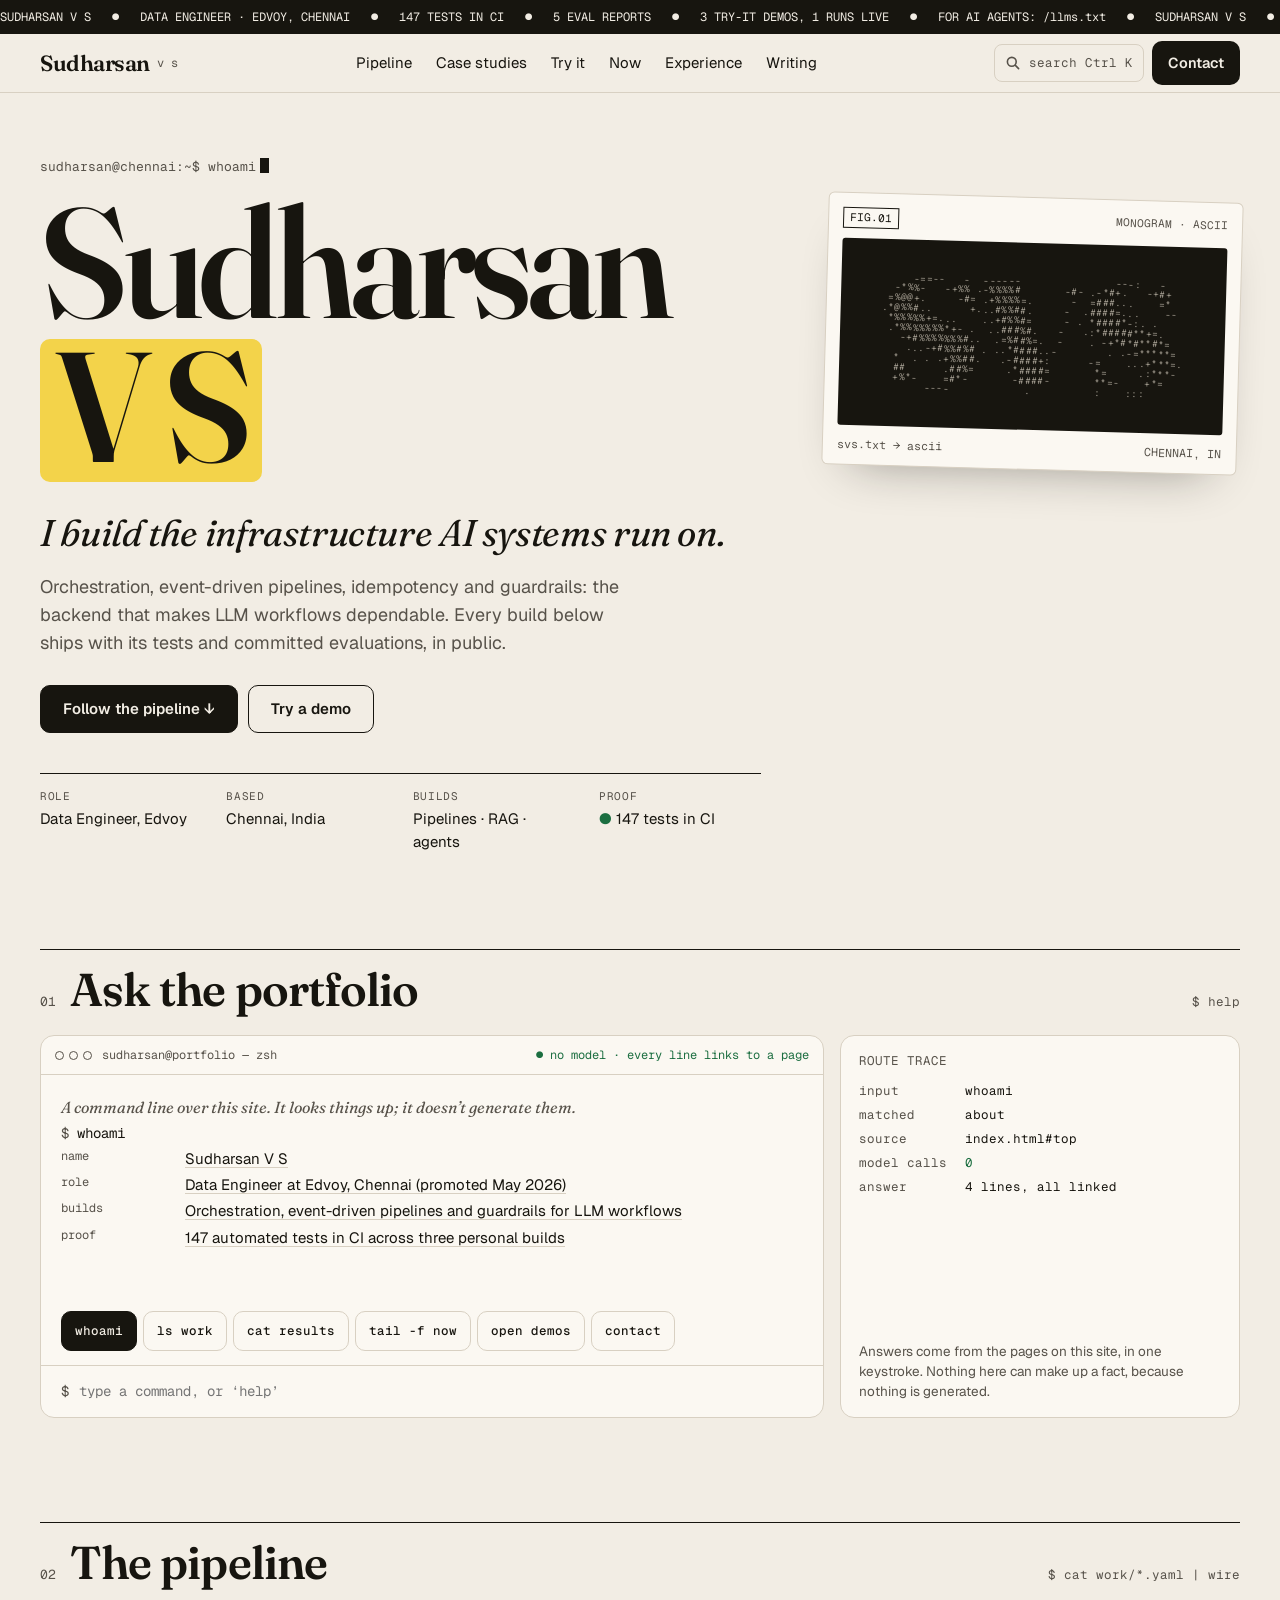
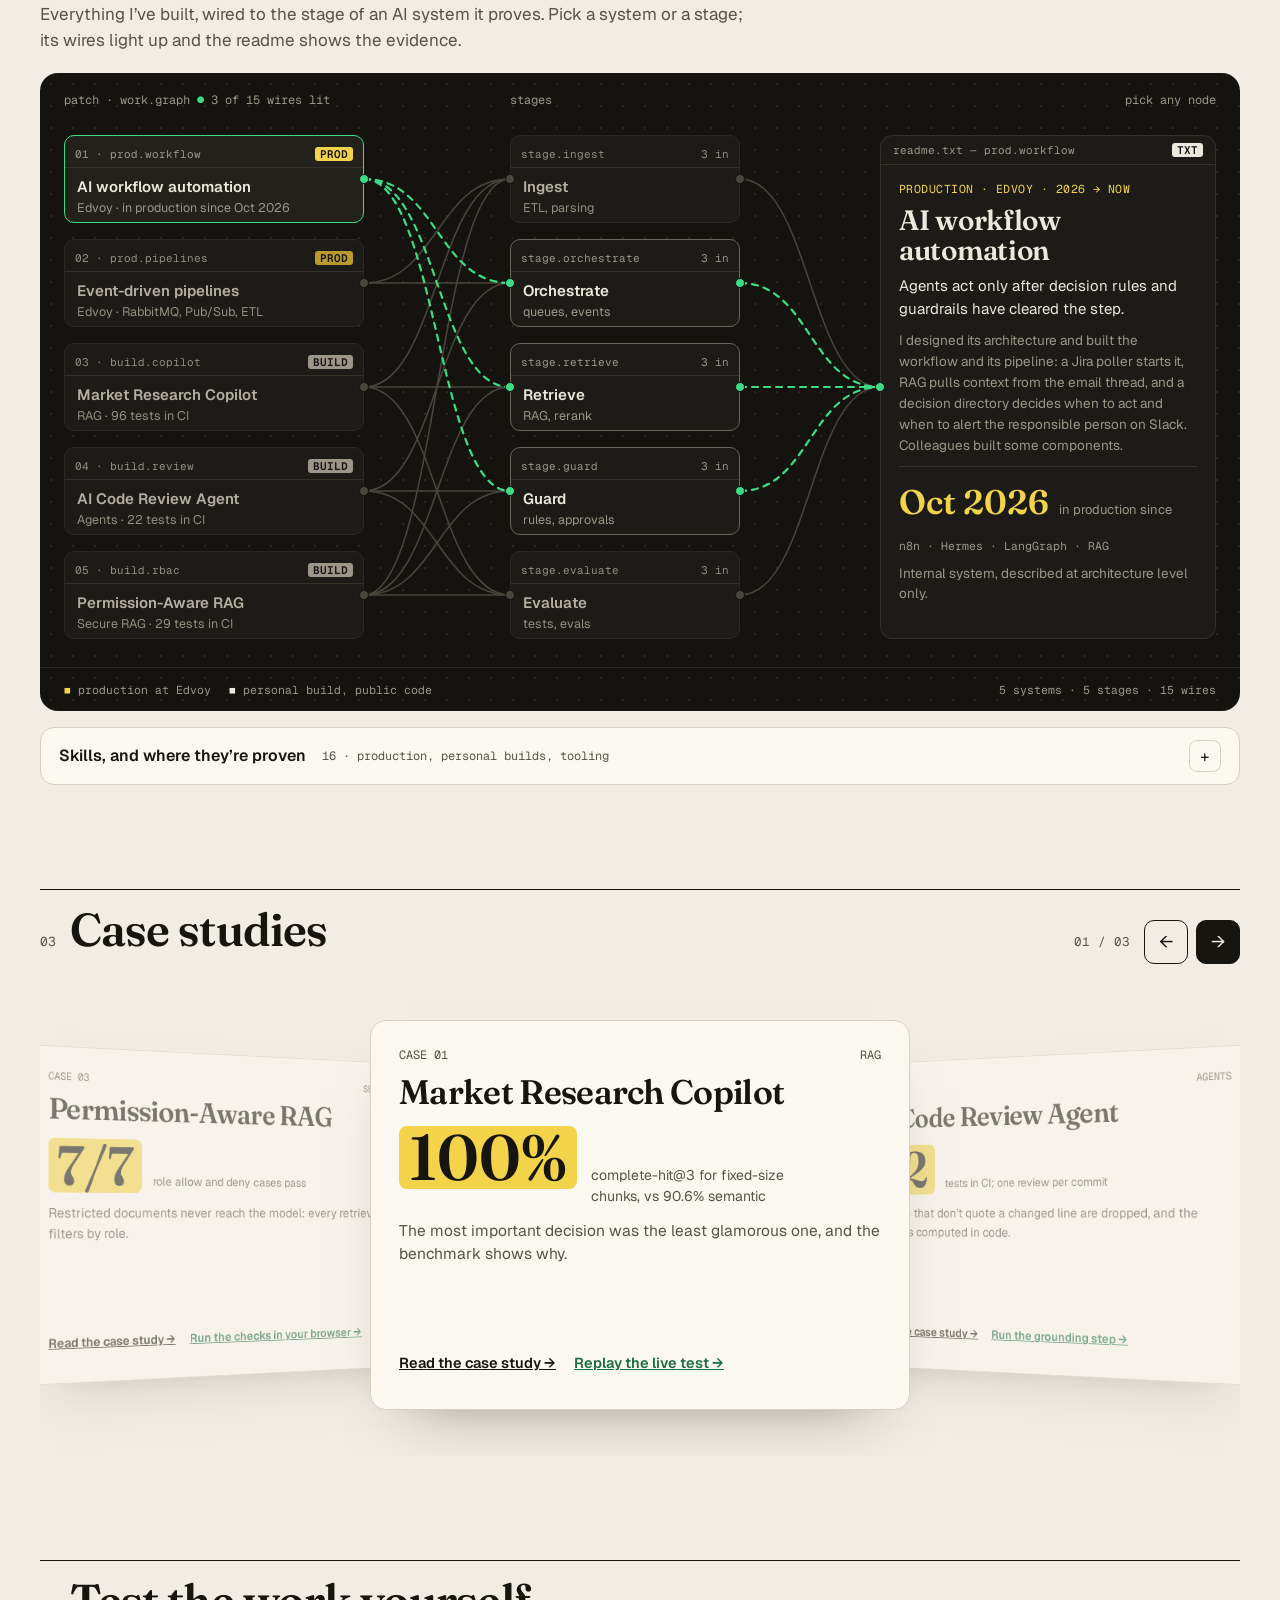
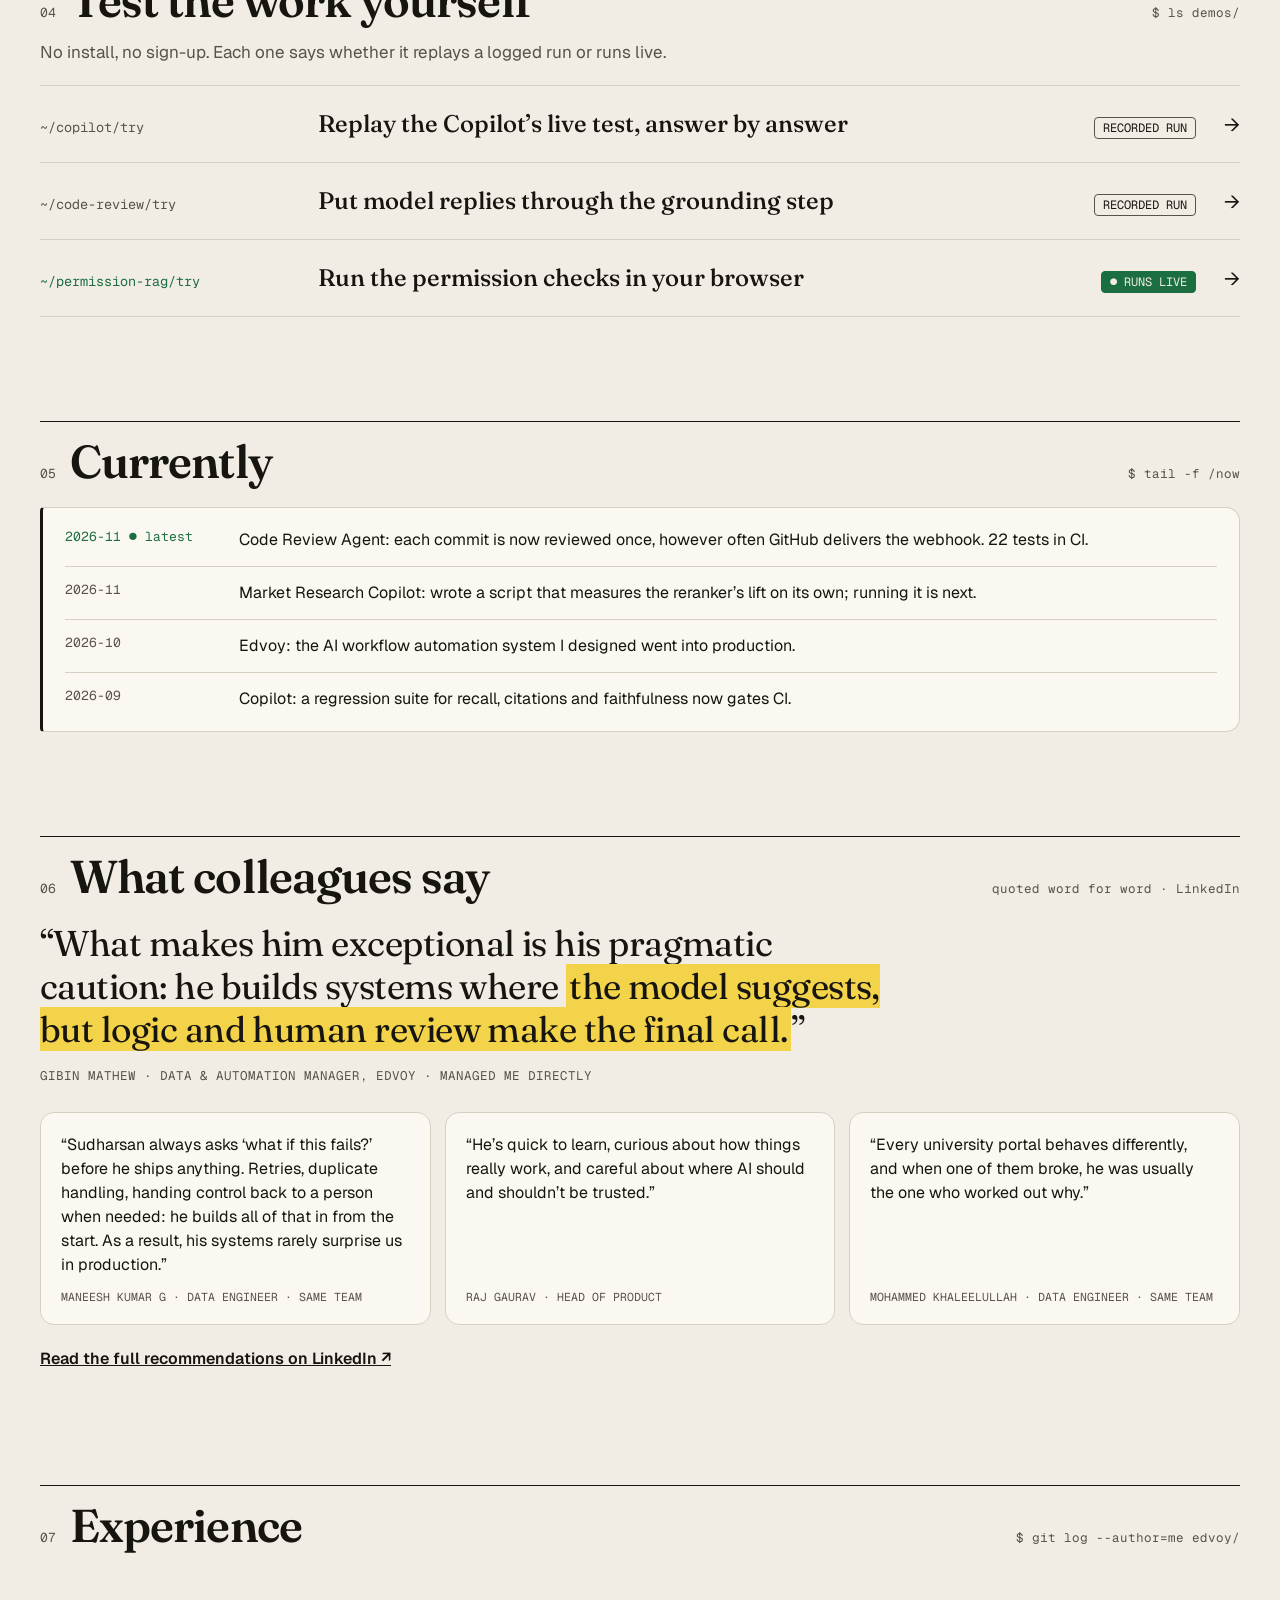
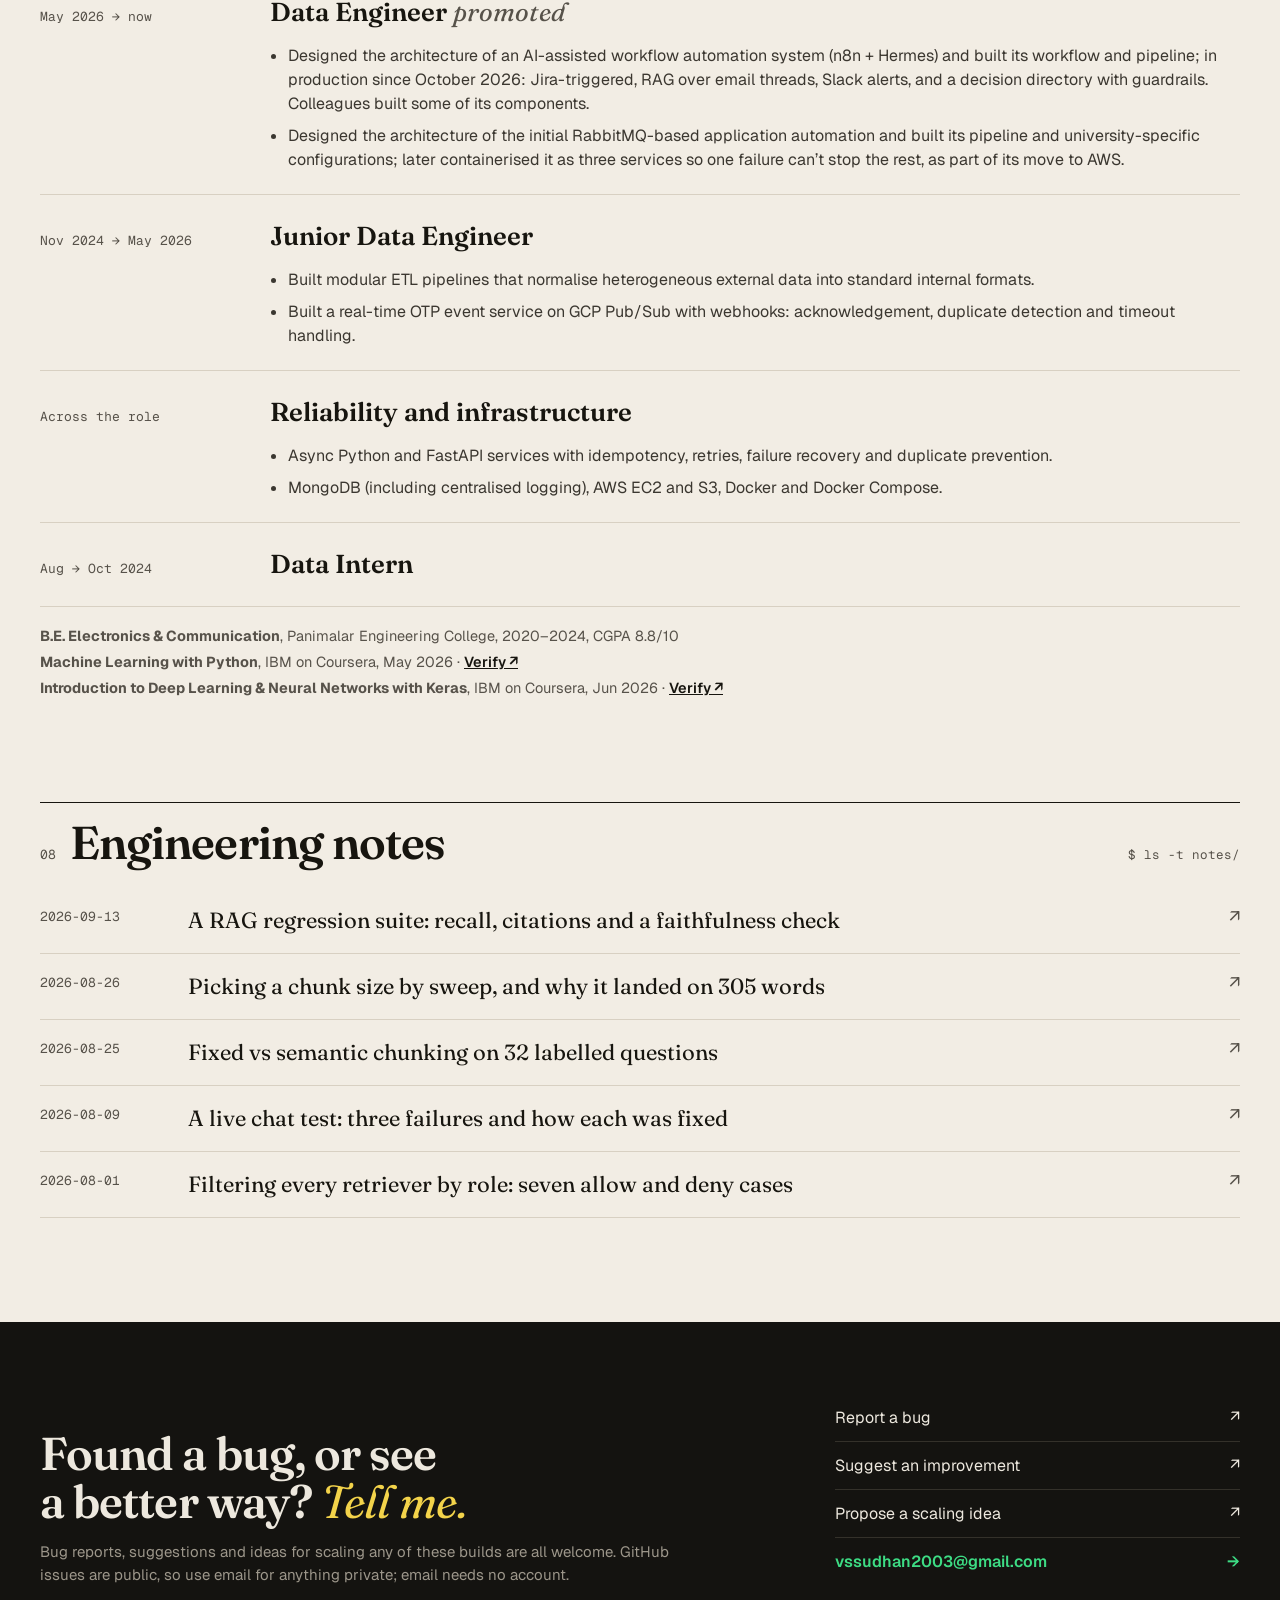
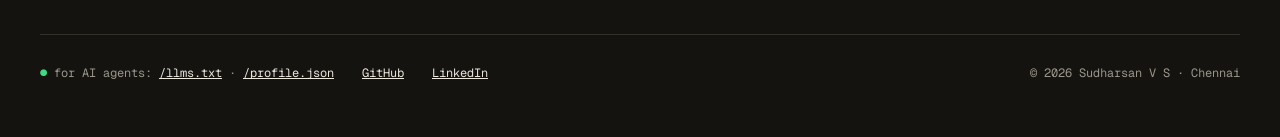
==== commit 368b05c1: "Redesign the site as "Paper & Wires" A new look and structure for the homepage and the three case st" ====
--- a/index.html
+++ b/index.html
@@ -3,726 +3,264 @@
 <head>
 <meta charset="utf-8">
 <meta name="viewport" content="width=device-width, initial-scale=1, viewport-fit=cover">
-<title>Sudharsan V S</title>
+<title>Sudharsan V S · Infrastructure for AI systems</title>
+<meta name="description" content="Data Engineer building the infrastructure AI systems run on: orchestration, event-driven pipelines, idempotency and guardrails. RAG and agent builds with public code, 147 tests in CI and committed evaluations.">
+<meta property="og:title" content="Sudharsan V S · Infrastructure for AI systems">
+<meta property="og:description" content="Orchestration, event-driven pipelines and guardrails for AI systems, plus RAG and agent builds with public code and committed evaluations.">
+<meta property="og:type" content="website">
 <meta property="og:url" content="https://sudharsan2816.github.io/">
 <meta property="og:image" content="https://sudharsan2816.github.io/og/home.png">
 <meta property="og:image:width" content="1200">
 <meta property="og:image:height" content="630">
 <meta property="og:image:alt" content="Sudharsan V S: Data Engineer, building infrastructure for AI systems">
 <meta name="twitter:card" content="summary_large_image">
-<meta name="claude:viewport-fit-sides" content="cover">
-<meta name="description" content="Data Engineer building infrastructure for AI systems: orchestration, event-driven pipelines, idempotency and guardrails.">
-<meta property="og:title" content="Sudharsan V S · Infrastructure for AI systems">
-<meta property="og:description" content="Orchestration, event-driven pipelines and guardrails for AI systems, plus RAG and agent builds with public code and committed evaluations.">
-<meta property="og:type" content="website">
+<meta name="theme-color" content="#F2EDE4">
+<link rel="canonical" href="https://sudharsan2816.github.io/">
+<link rel="alternate" type="text/plain" href="llms.txt" title="Profile for AI agents">
+<link rel="alternate" type="application/json" href="profile.json" title="Structured profile">
 <link rel="preconnect" href="https://fonts.googleapis.com">
 <link rel="preconnect" href="https://fonts.gstatic.com" crossorigin>
-<link rel="stylesheet" href="https://fonts.googleapis.com/css2?family=Anybody:wdth,wght@50..150,300..900&family=Instrument+Sans:wght@400;500;600&display=swap">
-<style>
-/* Layout: two columns on wide screens. The left column (vermilion bar, name, headline, contact, section nav)
-   stays pinned while the evidence scrolls on the right. One column on phones, with a slim section bar. */
-:root {
-  --paper: #e8e6e2;      /* warm grey sheet from the reference */
-  --raised: #f1f0ec;
-  --ink: #171717;
-  --muted: #5d5953;
-  --rule: #cdc8c0;
-  --red: #dd4128;        /* vermilion block */
-  --on-ink: #f1f0ec;
-  --on-ink-muted: #a8a49c;
-  --on-red: #171717;
-  --display: "Anybody", "Arial Narrow", "Helvetica Neue", Arial, sans-serif;
-  --body: "Instrument Sans", "Helvetica Neue", Arial, sans-serif;
-  --ease: cubic-bezier(.2, .75, .2, 1);
-}
-@media (prefers-color-scheme: dark) {
-  :root:not([data-theme="light"]) {
-    --paper: #181716; --raised: #211f1d; --ink: #ecebe6; --muted: #a39f97; --rule: #3a3734;
-    --red: #ef5638; --on-ink: #181716; --on-ink-muted: #5f5b55; --on-red: #171717;
-    color-scheme: dark;
-  }
-}
-:root[data-theme="dark"] {
-  --paper: #181716; --raised: #211f1d; --ink: #ecebe6; --muted: #a39f97; --rule: #3a3734;
-  --red: #ef5638; --on-ink: #181716; --on-ink-muted: #5f5b55; --on-red: #171717;
-  color-scheme: dark;
-}
-@media (prefers-reduced-motion: no-preference) { html { scroll-behavior: smooth; } }
-body {
-  background: var(--paper); color: var(--ink);
-  font-family: var(--body); font-size: 16px; line-height: 1.6;
-  -webkit-font-smoothing: antialiased;
-}
-::selection { background: var(--red); color: var(--on-red); }
-a { color: inherit; }
-a:focus-visible, button:focus-visible { outline: 2px solid var(--red); outline-offset: 3px; border-radius: 3px; }
-
-.skip { position: absolute; left: max(16px, env(safe-area-inset-left, 0px)); top: -60px; z-index: 40; background: var(--ink); color: var(--paper); padding: 8px 14px; border-radius: 6px; text-decoration: none; font-size: 14px; }
-.skip:focus { top: calc(8px + env(safe-area-inset-top, 0px)); }
-
-/* ---------- shell ---------- */
-.shell {
-  max-width: 1200px; margin: 0 auto;
-  padding-left: max(20px, env(safe-area-inset-left, 0px));
-  padding-right: max(20px, env(safe-area-inset-right, 0px));
-  display: grid; grid-template-columns: minmax(0, 1fr);
-}
-@media (min-width: 1024px) {
-  .shell { grid-template-columns: minmax(0, 5fr) minmax(0, 7fr); gap: 72px; }
-}
-
-/* ---------- left column ---------- */
-.intro { padding-block: 40px 24px; display: grid; grid-template-columns: minmax(0, 1fr); gap: 22px; align-content: start; min-width: 0; }
-@media (min-width: 1024px) {
-  .intro {
-    position: sticky; top: env(safe-area-inset-top, 0px);
-    height: 100vh; height: 100dvh; padding-block: 64px 40px; overflow-y: auto; scrollbar-width: none;
-  }
-}
-.nameplate { position: relative; isolation: isolate; padding: 18px 0 12px; }
-.nameplate .bar {
-  position: absolute; z-index: -1; top: 0; bottom: 0; left: 46%;
-  width: clamp(44px, 16%, 84px); background: var(--red); transform-origin: 50% 100%;
-}
-.name {
-  margin: 0; font-family: var(--display); font-weight: 800; font-stretch: 72%;
-  font-size: clamp(44px, 13vw, 84px); line-height: .84; letter-spacing: -.02em;
-  text-transform: uppercase; white-space: nowrap;
-}
-.name small { display: block; font-size: .36em; font-weight: 700; font-stretch: 100%; letter-spacing: .02em; margin-top: 10px; }
-h1 {
-  margin: 0; font-family: var(--display); font-weight: 600; font-stretch: 96%;
-  font-size: clamp(24px, 2.6vw, 32px); line-height: 1.15; letter-spacing: -.005em; text-wrap: balance; max-width: 20ch;
-}
-h1 .pipe { color: var(--muted); font-weight: 300; padding-inline: .1em; }
-.value { margin: 0; color: var(--muted); max-width: 46ch; font-size: 17px; }
-.value strong { color: var(--ink); font-weight: 600; }
-
-.toc { display: none; }
-@media (min-width: 1024px) {
-  .name { font-size: clamp(52px, 4.6vw, 76px); }
-  .intro { gap: 20px; }
-  h1 { font-size: clamp(24px, 2.2vw, 30px); }
-  .toc { display: block; margin-block: 18px 6px; }
-  .toc ol { list-style: none; margin: 0; padding: 0; display: grid; gap: 4px; }
-  .toc a {
-    display: inline-flex; align-items: center; gap: 14px; padding: 4px 0;
-    text-decoration: none; color: var(--muted); font-size: 15px; font-weight: 500;
-    transition: color .2s;
-  }
-  .toc a::before { content: ""; width: 28px; height: 1px; background: currentColor; transition: width .3s var(--ease), background-color .2s; }
-  .toc a:hover, .toc a[aria-current="true"] { color: var(--ink); }
-  .toc a:hover::before, .toc a[aria-current="true"]::before { width: 64px; }
-  .toc a[aria-current="true"]::before { background: var(--red); height: 2px; }
-}
-
-.contact-row { display: flex; flex-wrap: wrap; align-items: center; gap: 10px 22px; font-size: 15px; }
-.contact-row a { text-decoration: none; border-bottom: 1px solid var(--rule); padding-bottom: 1px; transition: border-color .2s, color .2s; }
-.contact-row a:hover { color: var(--red); border-color: var(--red); }
-.email { display: inline-flex; align-items: center; gap: 8px; flex-wrap: wrap; min-width: 0; }
-.email .addr { user-select: all; overflow-wrap: anywhere; }
-.copy {
-  font: inherit; font-size: 13px; color: var(--ink); background: transparent;
-  border: 1px solid var(--rule); border-radius: 999px; padding: 2px 11px; cursor: pointer;
-  transition: background .2s, color .2s, border-color .2s;
-}
-.copy:hover { border-color: var(--ink); }
-.copy.done { background: var(--red); border-color: var(--red); color: var(--on-red); }
-.role-line { margin: 0; font-size: 14px; color: var(--muted); }
-@media (min-width: 1024px) and (max-height: 960px) { .role-line { display: none; } }
-@media (min-width: 1024px) and (max-height: 780px) { .intro { gap: 14px; padding-block: 40px 28px; } .toc a { padding: 2px 0; } .toc { margin-block: 6px 0; } }
-
-/* mobile section bar */
-.mbar {
-  position: sticky; top: env(safe-area-inset-top, 0px); z-index: 20;
-  background: var(--paper); border-bottom: 1px solid var(--rule);
-  margin-inline: calc(-1 * max(20px, env(safe-area-inset-left, 0px)));
-  padding-inline: max(20px, env(safe-area-inset-left, 0px));
-  overflow-x: auto; scrollbar-width: none;
-}
-.mbar::-webkit-scrollbar { display: none; }
-.mbar ol { list-style: none; margin: 0; padding: 12px 0; display: flex; gap: 20px; white-space: nowrap; }
-.mbar a { text-decoration: none; font-size: 14px; font-weight: 500; color: var(--muted); }
-.mbar a[aria-current="true"] { color: var(--ink); box-shadow: 0 2px 0 var(--red); }
-@media (min-width: 1024px) { .mbar { display: none; } }
-
-/* ---------- right column ---------- */
-main { padding-block: 32px 40px; display: grid; gap: 96px; min-width: 0; }
-@media (min-width: 1024px) { main { padding-block: 72px 56px; } }
-main > section { scroll-margin-top: 64px; min-width: 0; }
-h2 {
-  margin: 0 0 22px; font-family: var(--display); font-weight: 700; font-stretch: 108%;
-  font-size: 22px; line-height: 1.2; letter-spacing: -.005em;
-}
-.lead { margin: -10px 0 24px; color: var(--muted); max-width: 60ch; }
-
-/* results */
-.results { background: var(--ink); color: var(--on-ink); border-radius: 16px; padding: 26px clamp(20px, 3vw, 32px) 28px; display: grid; gap: 22px; }
-.results h2 { margin: 0; color: var(--on-ink); }
-.results .src { margin: -16px 0 0; font-size: 14px; color: var(--on-ink-muted); }
-.res-grid { display: grid; grid-template-columns: minmax(0, 1fr); gap: 24px; }
-@media (min-width: 640px) { .res-grid { grid-template-columns: minmax(0, 1fr) minmax(0, 1.25fr); gap: 32px; } }
-.fte { display: grid; gap: 10px; align-content: start; }
-.fte .big {
-  font-family: var(--display); font-weight: 800; font-stretch: 76%;
-  font-size: clamp(88px, 9vw, 132px); line-height: .8; letter-spacing: -.03em; color: var(--red);
-  font-variant-numeric: tabular-nums;
-}
-.fte .big .unit { font-size: .28em; font-stretch: 110%; color: var(--on-ink); letter-spacing: .02em; margin-left: .15em; }
-.fte p { margin: 0; font-size: 15px; line-height: 1.45; }
-.fte .big.wide { font-size: clamp(72px, 7vw, 104px); }
-.metrics { display: grid; grid-template-columns: repeat(2, minmax(0, 1fr)); align-content: start; }
-.metric { padding: 14px 16px 12px 0; min-width: 0; border-top: 1px solid var(--on-ink-muted); display: grid; gap: 4px; align-content: start; }
-.metric .num { font-family: var(--display); font-weight: 800; font-stretch: 84%; font-size: clamp(24px, 2.2vw, 32px); white-space: nowrap; line-height: 1; font-variant-numeric: tabular-nums; }
-.metric .num em { font-style: normal; color: var(--red); font-weight: 400; }
-.metric p { margin: 0; font-size: 13.5px; line-height: 1.4; color: var(--on-ink-muted); }
-
-/* work list */
-.work { list-style: none; margin: 0; padding: 0; display: grid; gap: 14px; }
-.item {
-  position: relative; display: grid; grid-template-columns: minmax(0, 1fr); gap: 8px 28px;
-  padding: 22px; border-radius: 16px; background: var(--raised); border: 1px solid var(--rule);
-  transition: transform .35s var(--ease), box-shadow .35s var(--ease), border-color .2s;
-}
-@media (min-width: 640px) { .item { grid-template-columns: 132px minmax(0, 1fr); } }
-@media (hover: hover) {
-  .item:hover { transform: translateY(-4px); box-shadow: 0 18px 36px -24px rgba(0,0,0,.45); border-color: var(--ink); }
-  .item:hover .title { color: var(--red); }
-}
-.meta { font-size: 13px; color: var(--muted); padding-top: 3px; display: grid; gap: 2px; align-content: start; }
-.meta .kind { font-weight: 600; color: var(--ink); }
-.meta .kind.prod { color: var(--red); }
-.body { display: grid; gap: 10px; min-width: 0; }
-.title { margin: 0; font-family: var(--display); font-weight: 700; font-stretch: 96%; font-size: 21px; line-height: 1.2; transition: color .2s; }
-.title a { text-decoration: none; }
-.title a::after { content: ""; position: absolute; inset: 0; border-radius: 16px; } /* whole row opens the case study */
-.outcome { margin: 0; font-weight: 600; font-size: 16.5px; line-height: 1.45; }
-.detail { margin: 0; color: var(--muted); font-size: 15px; }
-.tags { list-style: none; margin: 0; padding: 0; display: flex; flex-wrap: wrap; gap: 6px; }
-.tags li { font-size: 12.5px; padding: 2px 10px; border-radius: 999px; background: var(--raised); border: 1px solid var(--rule); }
-.item:hover .tags li { background: var(--paper); }
-.next { margin: 0; font-size: 14px; color: var(--muted); }
-.next b { color: var(--ink); font-weight: 600; }
-.row-links { display: flex; flex-wrap: wrap; gap: 6px 18px; font-size: 14px; position: relative; z-index: 1; }
-.row-links a { text-decoration: none; border-bottom: 1px solid var(--rule); }
-.row-links a:hover { color: var(--red); border-color: var(--red); }
-.counts { margin: 22px 0 0; font-size: 14px; color: var(--muted); }
-.counts b { color: var(--ink); }
-
-/* experience */
-.job { display: grid; grid-template-columns: minmax(0, 1fr); gap: 6px 28px; }
-@media (min-width: 640px) { .job { grid-template-columns: 132px minmax(0, 1fr); } }
-.job + .job { margin-top: 26px; }
-.jobs { position: relative; padding-left: 28px; }
-.jobs::before { content: ""; position: absolute; left: 5px; top: 6px; bottom: 6px; width: 2px; background: var(--red); transform-origin: top; }
-.job { position: relative; }
-.job::before { content: ""; position: absolute; left: -28px; top: 5px; width: 12px; height: 12px; border-radius: 50%; background: var(--paper); border: 2px solid var(--red); box-sizing: border-box; }
-@media (prefers-reduced-motion: no-preference) {
-  @supports (animation-timeline: view()) {
-    .jobs::before { animation: draw-line linear both; animation-timeline: view(); animation-range: entry 10% cover 60%; }
-  }
-}
-@keyframes draw-line { from { transform: scaleY(.04); } to { transform: scaleY(1); } }
-.when { font-size: 13px; color: var(--muted); padding-top: 3px; font-variant-numeric: tabular-nums; }
-.job h3 { margin: 0 0 8px; font-size: 17px; font-weight: 600; }
-.job h3 span { font-weight: 400; color: var(--muted); }
-.job ul { margin: 0; padding-left: 18px; display: grid; gap: 7px; color: var(--muted); font-size: 15px; }
-.job li::marker { color: var(--red); }
-.job li strong { color: var(--ink); font-weight: 600; }
-.edu { margin-top: 30px; padding-top: 18px; border-top: 1px solid var(--rule); display: grid; gap: 4px; font-size: 14.5px; color: var(--muted); }
-.edu b { color: var(--ink); font-weight: 600; }
-.edu a { text-decoration: none; border-bottom: 1px solid var(--rule); color: var(--ink); }
-.edu a:hover { color: var(--red); border-color: var(--red); }
-.edu .nw { white-space: nowrap; }
-
-/* recommendations: verbatim excerpts, each attributed */
-.recs { list-style: none; margin: 0; padding: 0; display: grid; gap: 14px; }
-.rec { padding: 22px 22px 20px; border-radius: 16px; background: var(--raised); border: 1px solid var(--rule); display: grid; gap: 14px; }
-.rec blockquote { margin: 0; position: relative; padding-left: 30px; }
-.rec blockquote::before {
-  content: "\201C"; position: absolute; left: 0; top: -6px;
-  font-family: var(--display); font-weight: 800; font-size: 44px; line-height: 1; color: var(--red);
-}
-.rec blockquote p { margin: 0; font-size: 16.5px; line-height: 1.5; font-weight: 500; text-wrap: pretty; }
-.rec .by { margin: 0; padding-left: 30px; display: grid; gap: 1px; font-size: 13.5px; color: var(--muted); }
-.rec .by b { color: var(--ink); font-weight: 600; font-size: 14.5px; }
-.rec-link { margin-top: 16px; }
-
-/* proof table */
-.chips { display: flex; flex-wrap: wrap; gap: 8px; margin: -8px 0 16px; }
-.chip { font: inherit; font-size: 13.5px; font-weight: 500; color: var(--ink); background: transparent; border: 1px solid var(--rule); border-radius: 999px; padding: 4px 13px; cursor: pointer; transition: border-color .2s, background-color .2s, color .2s; }
-.chip:hover { border-color: var(--ink); }
-.chip[aria-pressed="true"] { background: var(--ink); color: var(--paper); border-color: var(--ink); }
-tr[hidden] { display: none; }
-.table-wrap { overflow-x: auto; }
-table { width: 100%; border-collapse: collapse; font-size: 14.5px; min-width: 520px; }
-th { text-align: left; font-weight: 600; font-size: 13px; color: var(--muted); padding: 0 12px 10px 0; border-bottom: 1px solid var(--ink); }
-td { padding: 10px 12px 10px 0; border-bottom: 1px solid var(--rule); vertical-align: top; }
-td a { text-decoration: none; border-bottom: 1px solid var(--rule); }
-td a:hover { color: var(--red); border-color: var(--red); }
-.tier { font-size: 12.5px; padding: 1px 9px; border-radius: 999px; border: 1px solid var(--rule); white-space: nowrap; color: var(--muted); }
-.tier.prod { border-color: var(--red); color: var(--red); }
-.table-note { margin: 12px 0 0; font-size: 13.5px; color: var(--muted); }
-
-/* notes */
-.notes { list-style: none; margin: 0; padding: 0; border-top: 1px solid var(--rule); }
-.notes li { border-bottom: 1px solid var(--rule); }
-.notes a { display: grid; grid-template-columns: minmax(0, 1fr); gap: 2px 24px; padding: 14px 0; text-decoration: none; }
-@media (min-width: 640px) { .notes a { grid-template-columns: 132px minmax(0, 1fr) auto; align-items: baseline; } }
-.notes time { font-size: 13px; color: var(--muted); font-variant-numeric: tabular-nums; }
-.notes .t { font-weight: 600; font-size: 16px; line-height: 1.35; transition: color .2s; }
-.notes .arr { display: none; color: var(--red); transition: transform .25s var(--ease); }
-@media (min-width: 640px) { .notes .arr { display: inline; } }
-.notes a:hover .t, .notes a:focus-visible .t { color: var(--red); }
-.notes a:hover .arr, .notes a:focus-visible .arr { transform: translateX(5px); }
-/* focus on the current section: the section in the middle of the screen is sharp, the rest dim back */
-html.js main > section { transition: opacity .45s var(--ease), filter .45s var(--ease), translate .8s var(--ease); }
-@media (prefers-reduced-motion: no-preference) { html.js main > section:not(.in) { translate: -48px 0; } }
-html.js main > section:not(.focus) { opacity: .28; }
-@media (prefers-reduced-motion: no-preference) { html.js main > section:not(.focus) { filter: blur(1.5px); } }
-@media (hover: hover) { html.js main > section:not(.focus):hover { opacity: .8; filter: none; } }
-html.js main > section:focus-within { opacity: 1; filter: none; }
-
-/* try it: links to each project's replay */
-.tries { list-style: none; margin: 0; padding: 0; border-top: 1px solid var(--rule); }
-.tries li { border-bottom: 1px solid var(--rule); }
-.tries a { display: grid; grid-template-columns: minmax(0, 1fr); gap: 4px 24px; padding: 16px 0; text-decoration: none; }
-@media (min-width: 640px) { .tries a { grid-template-columns: 190px minmax(0, 1fr) auto auto; align-items: baseline; } }
-.tries .p { font-weight: 600; font-size: 15px; }
-.tries .t { color: var(--muted); font-size: 15px; line-height: 1.45; transition: color .2s; }
-.tries .how { justify-self: start; font-size: 12.5px; padding: 1px 9px; border-radius: 999px; border: 1px solid var(--rule); color: var(--muted); white-space: nowrap; }
-.tries .how.live { border-color: var(--red); color: var(--red); }
-.tries .arr { display: none; color: var(--red); transition: transform .25s var(--ease); }
-@media (min-width: 640px) { .tries .arr { display: inline; } }
-.tries a:hover .t, .tries a:focus-visible .t { color: var(--ink); }
-.tries a:hover .p, .tries a:focus-visible .p { color: var(--red); }
-.tries a:hover .arr, .tries a:focus-visible .arr { transform: translateX(5px); }
-
-/* feedback */
-.fb { list-style: none; margin: 0; padding: 0; display: grid; gap: 14px; grid-template-columns: minmax(0, 1fr); }
-@media (min-width: 760px) { .fb { grid-template-columns: repeat(3, minmax(0, 1fr)); } }
-.fbc { padding: 20px; border-radius: 16px; background: var(--raised); border: 1px solid var(--rule); display: grid; gap: 8px; align-content: start; min-width: 0; }
-.fbc h3 { margin: 0; font-family: var(--display); font-weight: 700; font-stretch: 96%; font-size: 19px; line-height: 1.2; }
-.fbc p { margin: 0; color: var(--muted); font-size: 15px; }
-.fbc .row-links { margin-top: 4px; }
-
-/* Phones and tablets: finger-sized targets (44px) without moving the layout. The invisible ::after
-   strip extends each small link's hit area; rows that wrap get extra gap so strips don't overlap. */
-@media (pointer: coarse) {
-  .mbar ol { padding-block: 0; }
-  .mbar a { display: inline-block; padding-block: 13px; }
-  .contact-row a, .copy { display: inline-flex; align-items: center; min-height: 44px; }
-  .row-links { row-gap: 20px; }
-  .row-links a, .edu a, td a { position: relative; }
-  .row-links a::after, .edu a::after, td a::after { content: ""; position: absolute; left: -4px; right: -4px; top: 50%; height: 44px; transform: translateY(-50%); }
-  .chip { min-height: 40px; }
-  #proof td:nth-child(2) { line-height: 2; }
-}
-
-/* search button (command palette in cmdk.js) */
-.search-row { margin-top: -4px; }
-/* skills: map view (map.js) beside the table, wide screens only */
-.chips-row { display: flex; flex-wrap: wrap; justify-content: space-between; gap: 8px; }
-.view-toggle { display: inline-flex; gap: 0; margin: -8px 0 16px; border: 1px solid var(--rule); border-radius: 999px; padding: 2px; float: right; }
-.vt { font: inherit; font-size: 13.5px; font-weight: 500; color: var(--muted); background: transparent; border: 0; border-radius: 999px; padding: 3px 12px; cursor: pointer; }
-.vt[aria-pressed="true"] { background: var(--ink); color: var(--paper); }
-.vt:focus-visible { outline: 2px solid var(--red); outline-offset: 2px; }
-.emap { position: relative; clear: both; display: grid; grid-template-columns: minmax(0, 1fr) minmax(180px, 220px); column-gap: clamp(56px, 8vw, 110px); padding: 8px 0 4px; }
-.emap[hidden] { display: none; }
-.emap-lines { position: absolute; inset: 0; pointer-events: none; overflow: visible; }
-.emap-edge { fill: none; stroke: var(--rule); stroke-width: 1.25; transition: stroke .2s, stroke-width .2s, opacity .2s; }
-.emap.focusing .emap-edge { opacity: .25; }
-.emap.focusing .emap-edge.on { stroke: var(--red); stroke-width: 2; opacity: 1; }
-.emap-skills, .emap-srcs { list-style: none; margin: 0; padding: 0; position: relative; }
-.emap-skills { display: grid; gap: 4px; }
-.emap-srcs { display: grid; align-content: space-around; gap: 12px; }
-.emap-group { font-size: 13px; font-weight: 600; color: var(--muted); padding: 10px 0 2px; }
-.emap-group:first-child { padding-top: 0; }
-.emap-skill { width: 100%; font: inherit; font-size: 14.5px; line-height: 1.35; text-align: left; color: var(--ink); background: var(--raised); border: 1px solid var(--rule); border-radius: 10px; padding: 6px 10px; cursor: pointer; transition: border-color .2s, opacity .2s, background-color .2s; }
-.emap-src { display: grid; gap: 2px; padding: 10px 14px; border-radius: 12px; border: 1px solid var(--ink); background: var(--raised); text-decoration: none; transition: opacity .2s, background-color .2s, color .2s; }
-.emap-src .n { font-weight: 600; font-size: 15px; }
-.emap-src .k { font-size: 12.5px; color: var(--muted); }
-.emap.focusing .emap-skill:not(.on), .emap.focusing .emap-src:not(.on) { opacity: .35; }
-.emap-skill.on, .emap-skill[aria-pressed="true"] { border-color: var(--red); }
-.emap-src.on { background: var(--ink); color: var(--paper); }
-.emap-src.on .k { color: inherit; opacity: .75; }
-.emap-skill:focus-visible, .emap-src:focus-visible { outline: 2px solid var(--red); outline-offset: 2px; }
-.emap-note { margin: 10px 0 0; font-size: 13.5px; color: var(--muted); }
-@media (prefers-reduced-motion: reduce) { .emap-edge, .emap-skill, .emap-src { transition: none; } }
-
-/* Phones: the skills table becomes stacked rows (skill, then where it's proven, tier on the right). */
-@media (max-width: 640px) {
-  #proof table { min-width: 0; }
-  #proof thead { position: absolute; width: 1px; height: 1px; overflow: hidden; clip: rect(0, 0, 0, 0); }
-  #proof table, #proof tbody { display: block; }
-  #proof tr:not([hidden]) { display: grid; grid-template-columns: minmax(0, 1fr) auto; gap: 4px 12px; padding: 12px 0; border-bottom: 1px solid var(--rule); }
-  #proof td { display: block; border: 0; padding: 0; }
-  #proof td:nth-child(1) { font-weight: 600; }
-  #proof td:nth-child(2) { grid-column: 1; color: var(--muted); font-size: 14px; }
-  #proof td:nth-child(3) { grid-column: 2; grid-row: 1 / span 2; align-self: start; }
-}
-
-/* contact */
-.contact h2 {
-  font-family: var(--display); font-weight: 800; font-stretch: 120%;
-  font-size: clamp(40px, 6vw, 72px); line-height: .95; letter-spacing: -.02em; text-transform: uppercase; margin-bottom: 16px;
-}
-.contact p { margin: 0 0 18px; color: var(--muted); max-width: 48ch; }
-
-footer { padding-top: 28px; border-top: 1px solid var(--rule); display: grid; gap: 6px; font-size: 13px; color: var(--muted); }
-
-/* one load moment: the vermilion bar rises behind the name */
-@media (prefers-reduced-motion: no-preference) {
-  .nameplate .bar { animation: rise-bar .9s var(--ease) both; }
-}
-@keyframes rise-bar { from { transform: scaleY(0); } }
-@media (prefers-reduced-motion: reduce) { .item, .toc a, .toc a::before { transition: none; } }
-
-</style>
+<link rel="stylesheet" href="https://fonts.googleapis.com/css2?family=Fraunces:ital,opsz,wght@0,9..144,300..800;1,9..144,300..800&family=Geist:wght@400..700&family=Geist+Mono:wght@400..600&display=swap">
+<link rel="stylesheet" href="pw.css">
 <link rel="stylesheet" href="cmdk.css">
+<script>document.documentElement.classList.add('js');</script>
+<script type="application/ld+json">{"@context":"https://schema.org","@type":"Person","name":"Sudharsan V S","jobTitle":"Data Engineer","worksFor":{"@type":"Organization","name":"Edvoy"},"address":{"@type":"PostalAddress","addressLocality":"Chennai","addressCountry":"IN"},"url":"https://sudharsan2816.github.io/","sameAs":["https://github.com/Sudharsan2816","https://www.linkedin.com/in/sudharsan-v-s-a851a3242"],"knowsAbout":["Data engineering","Event-driven pipelines","RabbitMQ","GCP Pub/Sub","Retrieval-augmented generation","LangGraph","FastAPI","LLM evaluation"]}</script>
 </head>
-<body>
-
-<a class="skip" href="#work">Skip to work</a>
-
-<div class="shell">
-  <header class="intro">
-    <div class="nameplate">
-      <span class="bar" aria-hidden="true"></span>
-      <p class="name">Sudharsan<small>V S</small></p>
-    </div>
-
-    <div style="display:grid; gap:14px">
-      <h1>Data Engineer<span class="pipe">|</span>Building Infrastructure for AI Systems</h1>
-      <p class="value">I build the backend that makes LLM workflows dependable: orchestration, event-driven pipelines, idempotency and guardrails. Every build below ships with <strong>its tests and committed evaluations</strong>, in public.</p>
-    </div>
-
-    <p class="role-line">Data Engineer at Edvoy, Chennai</p>
-
-    <nav class="toc" aria-label="Sections">
-      <ol>
-        <li><a href="#results">Results</a></li>
-        <li><a href="#work">Work</a></li>
-        <li><a href="#try">Try it</a></li>
-        <li><a href="#recs">Recommendations</a></li>
-        <li><a href="#experience">Experience</a></li>
-        <li><a href="#proof">Skills and proof</a></li>
-        <li><a href="#notes">Notes</a></li>
-        <li><a href="#feedback">Feedback</a></li>
-      </ol>
+<body id="top">
+<a class="skip" href="#main">Skip to content</a>
+
+<div class="ticker" aria-hidden="true">
+  <div class="ticker-track" aria-hidden="true"><span>SUDHARSAN V S   ●   DATA ENGINEER · EDVOY, CHENNAI   ●   147 TESTS IN CI   ●   5 EVAL REPORTS   ●   3 TRY-IT DEMOS, 1 RUNS LIVE   ●   FOR AI AGENTS: /llms.txt   ●   </span><span>SUDHARSAN V S   ●   DATA ENGINEER · EDVOY, CHENNAI   ●   147 TESTS IN CI   ●   5 EVAL REPORTS   ●   3 TRY-IT DEMOS, 1 RUNS LIVE   ●   FOR AI AGENTS: /llms.txt   ●   </span><span>SUDHARSAN V S   ●   DATA ENGINEER · EDVOY, CHENNAI   ●   147 TESTS IN CI   ●   5 EVAL REPORTS   ●   3 TRY-IT DEMOS, 1 RUNS LIVE   ●   FOR AI AGENTS: /llms.txt   ●   </span><span>SUDHARSAN V S   ●   DATA ENGINEER · EDVOY, CHENNAI   ●   147 TESTS IN CI   ●   5 EVAL REPORTS   ●   3 TRY-IT DEMOS, 1 RUNS LIVE   ●   FOR AI AGENTS: /llms.txt   ●   </span></div>
+</div>
+
+<header class="top">
+  <div class="wrap">
+    <a class="brand" href="#top"><b>Sudharsan</b><small>v s</small></a>
+    <nav class="nav only-wide" aria-label="Sections">
+      <a href="#pipeline">Pipeline</a><a href="#work">Case studies</a><a href="#try">Try it</a><a href="#now">Now</a><a href="#experience">Experience</a><a href="#writing">Writing</a>
     </nav>
-
-    <div class="contact-row">
+    <div class="acts">
+      <button class="search" type="button" data-cmdk-open aria-label="Search the site"><svg viewBox="0 0 20 20" aria-hidden="true"><circle cx="8.5" cy="8.5" r="5.5"/><path d="M13 13l4 4"/></svg><span class="search-l">search</span><kbd>Ctrl K</kbd></button>
+      <a class="pill-btn only-wide" href="#contact">Contact</a>
+    </div>
+  </div>
+</header>
+
+<main id="main" class="wrap">
+
+<section class="hero" aria-labelledby="h1">
+  <div class="hero-main">
+    <p class="prompt" aria-hidden="true">sudharsan@chennai:~$ whoami<span class="cursor"></span></p>
+    <h1 id="h1">Sudharsan<br><span class="mk">V S</span></h1>
+    <p class="hero-sub">I build the infrastructure AI systems run on.</p>
+    <p class="hero-lede">Orchestration, event-driven pipelines, idempotency and guardrails: the backend that makes LLM workflows dependable. Every build below ships with its tests and committed evaluations, in public.</p>
+    <div class="ctas">
+      <a class="btn" href="#pipeline">Follow the pipeline ↓</a>
+      <a class="btn o" href="#try">Try a demo</a>
+    </div>
+    <dl class="meta">
+      <div><dt>ROLE</dt><dd>Data Engineer, Edvoy</dd></div>
+      <div><dt>BASED</dt><dd>Chennai, India</dd></div>
+      <div><dt>BUILDS</dt><dd>Pipelines · RAG · agents</dd></div>
+      <div><dt>PROOF</dt><dd><span class="ok-dot" aria-hidden="true">●</span> 147 tests in CI</dd></div>
+    </dl>
+  </div>
+  <figure class="fig" aria-hidden="true">
+    <div class="fig-h"><b>FIG.01</b><span>MONOGRAM · ASCII</span></div>
+    <div class="fig-art"><pre>     -==--   -  ------               ---:   -
+  -*%%-   -+%% .-%%%%#       -#- .-*#+.   -+#+
+ =%@@+.     -#= .+%%%%=.      -  =###...    =*
+.*@%%#..      +...#%%##.     -  .####=...    --
+ *%%%%%+=...    ..+#%%#=     - . *####*-:. .
+ .*%%%%%%%*+- .  ..###%#.   -   .:*#####**+=.
+   -+#%%%%%%%#..  .=%##%=.  -    . -+*#*#**#*=
+    ...-+#%%#%# . ..*####..-        . .-=*****=
+  *  . . .+%%##.   .-####+:      -=    ...+***=.
+  ##      .##%=     .*####=       *=     .:***-
+  +%*-    =#*-       -####-       **=-    +*=
+       ----            .          :    :::</pre></div>
+    <figcaption><span>svs.txt → ascii</span><span>CHENNAI, IN</span></figcaption>
+  </figure>
+</section>
+
+<section id="ask" class="sec" aria-labelledby="h-ask" data-ask>
+  <div class="sh"><span class="sh-n">01</span><h2 id="h-ask">Ask the portfolio</h2><span class="sh-cmd">$ help</span></div>
+  <div class="ask">
+    <div class="term">
+      <div class="term-bar"><span class="dots" aria-hidden="true"><i></i><i></i><i></i></span><span>sudharsan@portfolio — zsh</span><span class="term-ok">● no model · every line links to a page</span></div>
+      <div class="term-out" aria-live="polite">
+        <p class="term-note">A command line over this site. It looks things up; it doesn’t generate them.</p>
+        <p class="no-js">Commands need JavaScript. Everything they look up is on this page and the case studies below.</p>
+      </div>
+      <div class="term-cmds js-only" role="group" aria-label="Try a command"></div>
+      <form class="term-in js-only" autocomplete="off"><span aria-hidden="true">$</span><label class="sr-only" for="ask-in">Type a command</label><input id="ask-in" type="text" placeholder="type a command, or ‘help’" spellcheck="false" autocapitalize="off" enterkeyhint="go"></form>
+      <p class="trace-line only-narrow js-only"></p>
+    </div>
+    <div class="trace js-only">
+      <p class="trace-h">ROUTE TRACE</p>
+      <dl></dl>
+      <p class="trace-foot">Answers come from the pages on this site, in one keystroke. Nothing here can make up a fact, because nothing is generated.</p>
+    </div>
+  </div>
+</section>
+
+<section id="pipeline" class="sec" aria-labelledby="h-pipe" data-pipeline>
+  <div class="sh"><span class="sh-n">02</span><h2 id="h-pipe">The pipeline</h2><span class="sh-cmd">$ cat work/*.yaml | wire</span></div>
+  <p class="intro">Everything I’ve built, wired to the stage of an AI system it proves. Pick a system or a stage; its wires light up and the readme shows the evidence.</p>
+  <div class="board wb only-wide js-only" data-board></div>
+  <div class="only-narrow js-only" data-pm></div>
+  <ul class="pipe-fallback">
+    <li><b>AI workflow automation</b> (Edvoy, in production since Oct 2026): orchestration, retrieval and guardrails. Internal system, described at architecture level only.</li>
+    <li><b>Event-driven pipelines</b> (Edvoy): RabbitMQ, GCP Pub/Sub and ETL; ingestion and orchestration.</li>
+    <li><b><a href="copilot.html">Market Research Copilot</a></b>: ingestion, retrieval and evaluation; 96 tests in CI.</li>
+    <li><b><a href="review.html">AI Code Review Agent</a></b>: orchestration, guardrails and evaluation; 22 tests in CI.</li>
+    <li><b><a href="rbac.html">Permission-Aware RAG</a></b>: ingestion, retrieval, guardrails and evaluation; 29 tests in CI.</li>
+  </ul>
+  <details class="skills">
+    <summary><span>Skills, and where they’re proven</span><span class="sk-n">16 · production, personal builds, tooling</span><span class="sign" aria-hidden="true"></span></summary>
+    <div class="tw"><table><thead><tr><th>Skill</th><th>Proven in</th><th>Tier</th></tr></thead><tbody><tr><td>RabbitMQ, distributed task orchestration</td><td><a href="#experience">Edvoy</a></td><td><span class="pill prod">Production</span></td></tr><tr><td>n8n, Hermes, LangGraph agent workflows</td><td><a href="#experience">Edvoy automation platform</a>, <a href="review.html">Code Review Agent</a></td><td><span class="pill prod">Production</span></td></tr><tr><td>RAG over email threads</td><td><a href="#experience">Edvoy automation platform</a></td><td><span class="pill prod">Production</span></td></tr><tr><td>Slack and Jira integrations</td><td><a href="#experience">Edvoy automation platform</a></td><td><span class="pill prod">Production</span></td></tr><tr><td>GCP Pub/Sub, webhooks, event-driven design</td><td><a href="#experience">Edvoy</a></td><td><span class="pill prod">Production</span></td></tr><tr><td>ETL pipelines, data normalisation</td><td><a href="#experience">Edvoy</a></td><td><span class="pill prod">Production</span></td></tr><tr><td>Idempotency, retries, failure recovery</td><td><a href="#experience">Edvoy</a>, <a href="review.html">Code Review Agent</a></td><td><span class="pill prod">Production</span></td></tr><tr><td>Python, async FastAPI</td><td><a href="#experience">Edvoy</a> and every build</td><td><span class="pill prod">Production</span></td></tr><tr><td>MongoDB, AWS EC2/S3, Docker</td><td><a href="#experience">Edvoy</a></td><td><span class="pill prod">Production</span></td></tr><tr><td>Two-stage retrieval: FAISS + NIM reranking</td><td><a href="copilot.html">Market Research Copilot</a></td><td><span class="pill build">Personal build</span></td></tr><tr><td>Chunking benchmarks, retrieval eval (hit@k, MRR)</td><td><a href="copilot.html#evaluation">Market Research Copilot</a></td><td><span class="pill build">Personal build</span></td></tr><tr><td>NVIDIA NIM embeddings, SQLAlchemy</td><td><a href="copilot.html">Market Research Copilot</a></td><td><span class="pill build">Personal build</span></td></tr><tr><td>Role-filtered retrieval, JWT, audit logs</td><td><a href="rbac.html">Permission-Aware RAG</a></td><td><span class="pill build">Personal build</span></td></tr><tr><td>HMAC webhook verification, human approval gates</td><td><a href="review.html">Code Review Agent</a></td><td><span class="pill build">Personal build</span></td></tr><tr><td>GitHub API, Claude and OpenAI APIs</td><td><a href="review.html">Code Review Agent</a></td><td><span class="pill build">Personal build</span></td></tr><tr><td>Claude Code, Cursor, Codex, GitHub Copilot</td><td>Daily work</td><td><span class="pill tool">Tooling</span></td></tr></tbody></table></div>
+  </details>
+</section>
+
+<section id="work" class="sec" aria-labelledby="h-work" data-carousel>
+  <div class="sh"><span class="sh-n">03</span><h2 id="h-work">Case studies</h2>
+    <span class="cs-ctl"><span class="lbl only-wide js-only">01 / 03</span><span class="lbl-m only-narrow mono" style="font-size:11.5px;color:var(--graphite)">swipe →</span><button class="sq-btn js-only" type="button" data-prev aria-label="Previous case study">←</button><button class="sq-btn f js-only" type="button" data-next aria-label="Next case study">→</button></span>
+  </div>
+  <ul class="cases" aria-label="Case studies">
+    <li class="case">
+      <p class="case-k"><span>CASE 01</span><span>RAG</span></p>
+      <h3>Market Research Copilot</h3>
+      <p class="case-m"><b>100%</b><span>complete-hit@3 for fixed-size chunks, vs 90.6% semantic</span></p>
+      <p class="case-l">The most important decision was the least glamorous one, and the benchmark shows why.</p>
+      <p class="case-a"><a href="copilot.html">Read the case study →</a><a class="g" href="copilot.html#try">Replay the live test →</a></p>
+    </li>
+    <li class="case">
+      <p class="case-k"><span>CASE 02</span><span>AGENTS</span></p>
+      <h3>AI Code Review Agent</h3>
+      <p class="case-m"><b>22</b><span>tests in CI; one review per commit</span></p>
+      <p class="case-l">Findings that don’t quote a changed line are dropped, and the verdict is computed in code.</p>
+      <p class="case-a"><a href="review.html">Read the case study →</a><a class="g" href="review.html#try">Run the grounding step →</a></p>
+    </li>
+    <li class="case">
+      <p class="case-k"><span>CASE 03</span><span>SECURE RAG</span></p>
+      <h3>Permission-Aware RAG</h3>
+      <p class="case-m"><b>7/7</b><span>role allow and deny cases pass</span></p>
+      <p class="case-l">Restricted documents never reach the model: every retriever filters by role.</p>
+      <p class="case-a"><a href="rbac.html">Read the case study →</a><a class="g" href="rbac.html#try">Run the checks in your browser →</a></p>
+    </li>
+  </ul>
+</section>
+
+<section id="try" class="sec" aria-labelledby="h-try">
+  <div class="sh"><span class="sh-n">04</span><h2 id="h-try">Test the work yourself</h2><span class="sh-cmd">$ ls demos/</span></div>
+  <p class="intro">No install, no sign-up. Each one says whether it replays a logged run or runs live.</p>
+  <ul class="rows">
+    <li><a href="copilot.html#try"><span><span class="rows-p">~/copilot/try<span class="only-narrow"> · recorded run</span></span><span class="rows-t">Replay the Copilot’s live test, answer by answer</span></span><span class="badge">RECORDED RUN</span><span class="arr" aria-hidden="true">→</span></a></li>
+    <li><a href="review.html#try"><span><span class="rows-p">~/code-review/try<span class="only-narrow"> · recorded run</span></span><span class="rows-t">Put model replies through the grounding step</span></span><span class="badge">RECORDED RUN</span><span class="arr" aria-hidden="true">→</span></a></li>
+    <li><a href="rbac.html#try"><span><span class="rows-p" style="color:var(--signal-deep)">~/permission-rag/try<span class="only-narrow"> · ● runs live</span></span><span class="rows-t">Run the permission checks in your browser</span></span><span class="badge live">● RUNS LIVE</span><span class="arr" aria-hidden="true">→</span></a></li>
+  </ul>
+</section>
+
+<section id="now" class="sec" aria-labelledby="h-now">
+  <div class="sh"><span class="sh-n">05</span><h2 id="h-now">Currently</h2><span class="sh-cmd">$ tail -f /now</span></div>
+  <div class="now">
+    <p><time datetime="2026-11">2026-11 ● latest</time><span>Code Review Agent: each commit is now reviewed once, however often GitHub delivers the webhook. 22 tests in CI.</span></p>
+    <p><time datetime="2026-11">2026-11</time><span>Market Research Copilot: wrote a script that measures the reranker’s lift on its own; running it is next.</span></p>
+    <p><time datetime="2026-10">2026-10</time><span>Edvoy: the AI workflow automation system I designed went into production.</span></p>
+    <p><time datetime="2026-09">2026-09</time><span>Copilot: a regression suite for recall, citations and faithfulness now gates CI.</span></p>
+  </div>
+</section>
+
+<section id="recs" class="sec" aria-labelledby="h-recs">
+  <div class="sh"><span class="sh-n">06</span><h2 id="h-recs">What colleagues say</h2><span class="sh-cmd">quoted word for word · LinkedIn</span></div>
+  <figure class="lead-q">
+    <blockquote>“What makes him exceptional is his pragmatic caution: he builds systems where <mark>the model suggests, but logic and human review make the final call.</mark>”</blockquote>
+    <figcaption>GIBIN MATHEW · DATA &amp; AUTOMATION MANAGER, EDVOY · MANAGED ME DIRECTLY</figcaption>
+  </figure>
+  <div class="qs" tabindex="0" role="region" aria-label="More recommendations">
+    <figure class="qcard"><blockquote>“Sudharsan always asks ‘what if this fails?’ before he ships anything. Retries, duplicate handling, handing control back to a person when needed: he builds all of that in from the start. As a result, his systems rarely surprise us in production.”</blockquote><figcaption>MANEESH KUMAR G · DATA ENGINEER · SAME TEAM</figcaption></figure>
+    <figure class="qcard"><blockquote>“He’s quick to learn, curious about how things really work, and careful about where AI should and shouldn’t be trusted.”</blockquote><figcaption>RAJ GAURAV · HEAD OF PRODUCT</figcaption></figure>
+    <figure class="qcard"><blockquote>“Every university portal behaves differently, and when one of them broke, he was usually the one who worked out why.”</blockquote><figcaption>MOHAMMED KHALEELULLAH · DATA ENGINEER · SAME TEAM</figcaption></figure>
+  </div>
+  <a class="more" href="https://www.linkedin.com/in/sudharsan-v-s-a851a3242/details/recommendations/" target="_blank" rel="noopener">Read the full recommendations on LinkedIn ↗</a>
+</section>
+
+<section id="experience" class="sec" aria-labelledby="h-exp">
+  <div class="sh"><span class="sh-n">07</span><h2 id="h-exp">Experience</h2><span class="sh-cmd">$ git log --author=me edvoy/</span></div>
+  <details class="xp" open>
+    <summary><span class="xp-when">May 2026 → now</span><h3 class="xp-t">Data Engineer <em>promoted</em></h3><span class="sign" aria-hidden="true"></span></summary>
+    <ul>
+      <li>Designed the architecture of an AI-assisted workflow automation system (n8n + Hermes) and built its workflow and pipeline; in production since October 2026: Jira-triggered, RAG over email threads, Slack alerts, and a decision directory with guardrails. Colleagues built some of its components.</li>
+      <li>Designed the architecture of the initial RabbitMQ-based application automation and built its pipeline and university-specific configurations; later containerised it as three services so one failure can’t stop the rest, as part of its move to AWS.</li>
+    </ul>
+  </details>
+  <details class="xp">
+    <summary><span class="xp-when">Nov 2024 → May 2026</span><h3 class="xp-t">Junior Data Engineer</h3><span class="sign" aria-hidden="true"></span></summary>
+    <ul>
+      <li>Built modular ETL pipelines that normalise heterogeneous external data into standard internal formats.</li>
+      <li>Built a real-time OTP event service on GCP Pub/Sub with webhooks: acknowledgement, duplicate detection and timeout handling.</li>
+    </ul>
+  </details>
+  <details class="xp">
+    <summary><span class="xp-when">Across the role</span><h3 class="xp-t">Reliability and infrastructure</h3><span class="sign" aria-hidden="true"></span></summary>
+    <ul>
+      <li>Async Python and FastAPI services with idempotency, retries, failure recovery and duplicate prevention.</li>
+      <li>MongoDB (including centralised logging), AWS EC2 and S3, Docker and Docker Compose.</li>
+    </ul>
+  </details>
+  <div class="xp xp-static"><div class="xp-row"><span class="xp-when">Aug → Oct 2024</span><h3 class="xp-t">Data Intern</h3></div></div>
+  <p class="edu">
+    <span><b>B.E. Electronics &amp; Communication</b>, Panimalar Engineering College, 2020–2024, CGPA 8.8/10</span>
+    <span><b>Machine Learning with Python</b>, IBM on Coursera, May 2026 · <a href="https://coursera.org/verify/OQZK1DY827GJ" target="_blank" rel="noopener">Verify ↗</a></span>
+    <span><b>Introduction to Deep Learning &amp; Neural Networks with Keras</b>, IBM on Coursera, Jun 2026 · <a href="https://coursera.org/verify/ASRRZDEMB9FU" target="_blank" rel="noopener">Verify ↗</a></span>
+  </p>
+</section>
+
+<section id="writing" class="sec" aria-labelledby="h-wr">
+  <div class="sh"><span class="sh-n">08</span><h2 id="h-wr">Engineering notes</h2><span class="sh-cmd">$ ls -t notes/</span></div>
+  <ul class="notes">
+    <li><a href="https://github.com/Sudharsan2816/Projects/blob/main/ai-market-research-copilot/docs/RAG_EVALUATION.md" target="_blank" rel="noopener"><time datetime="2026-09-13">2026-09-13</time><span class="t">A RAG regression suite: recall, citations and a faithfulness check</span><span class="arr" aria-hidden="true">↗</span></a></li>
+    <li><a href="https://github.com/Sudharsan2816/Projects/blob/main/ai-market-research-copilot/docs/FIXED_CHUNK_SIZE_SWEEP_2026-08-26.md" target="_blank" rel="noopener"><time datetime="2026-08-26">2026-08-26</time><span class="t">Picking a chunk size by sweep, and why it landed on 305 words</span><span class="arr" aria-hidden="true">↗</span></a></li>
+    <li><a href="https://github.com/Sudharsan2816/Projects/blob/main/ai-market-research-copilot/docs/CHUNKING_BENCHMARK_2026-08-25.md" target="_blank" rel="noopener"><time datetime="2026-08-25">2026-08-25</time><span class="t">Fixed vs semantic chunking on 32 labelled questions</span><span class="arr" aria-hidden="true">↗</span></a></li>
+    <li><a href="https://github.com/Sudharsan2816/Projects/blob/main/ai-market-research-copilot/docs/CHATBOT_LIVE_TEST_RESULTS_2026-08-09.md" target="_blank" rel="noopener"><time datetime="2026-08-09">2026-08-09</time><span class="t">A live chat test: three failures and how each was fixed</span><span class="arr" aria-hidden="true">↗</span></a></li>
+    <li><a href="https://github.com/Sudharsan2816/Projects/blob/main/enterprise-rag/docs/RBAC_EVALUATION.md" target="_blank" rel="noopener"><time datetime="2026-08-01">2026-08-01</time><span class="t">Filtering every retriever by role: seven allow and deny cases</span><span class="arr" aria-hidden="true">↗</span></a></li>
+  </ul>
+</section>
+
+</main>
+
+<footer id="contact" class="foot" aria-labelledby="h-contact">
+  <div class="wrap">
+    <div class="foot-top">
+      <div class="foot-l">
+        <h2 id="h-contact">Found a bug, or see a better way? <em>Tell me.</em></h2>
+        <p class="foot-p">Bug reports, suggestions and ideas for scaling any of these builds are all welcome. GitHub issues are public, so use email for anything private; email needs no account.</p>
+      </div>
+      <div class="foot-links">
+        <a href="https://github.com/Sudharsan2816/Sudharsan2816.github.io/issues/new?template=bug_report.yml" target="_blank" rel="noopener">Report a bug <span aria-hidden="true">↗</span></a>
+        <a href="https://github.com/Sudharsan2816/Sudharsan2816.github.io/issues/new?template=suggestion.yml" target="_blank" rel="noopener">Suggest an improvement <span aria-hidden="true">↗</span></a>
+        <a href="https://github.com/Sudharsan2816/Sudharsan2816.github.io/issues/new?template=scaling_idea.yml" target="_blank" rel="noopener">Propose a scaling idea <span aria-hidden="true">↗</span></a>
+        <a class="mail" href="mailto:vssudhan2003@gmail.com">vssudhan2003@gmail.com <span aria-hidden="true">→</span></a>
+      </div>
+    </div>
+    <p class="foot-bot">
+      <span><span class="sq-g" aria-hidden="true">●</span> for AI agents: <a href="llms.txt">/llms.txt</a> · <a href="profile.json">/profile.json</a></span>
       <a href="https://github.com/Sudharsan2816" target="_blank" rel="noopener">GitHub</a>
       <a href="https://www.linkedin.com/in/sudharsan-v-s-a851a3242" target="_blank" rel="noopener">LinkedIn</a>
-      <span class="email">
-        <span class="addr" id="email-hero">vssudhan2003@gmail.com</span>
-        <button class="copy" type="button" data-copy="email-hero" id="copy-hero">Copy</button>
-      </span>
-    </div>
-    <div class="search-row"><button class="cmdk-btn" type="button" data-cmdk-open aria-label="Search the site"><svg viewBox="0 0 20 20" aria-hidden="true"><circle cx="8.5" cy="8.5" r="5.5"/><path d="M13 13l4 4"/></svg><span>Search</span><kbd>Ctrl K</kbd></button></div>
-  </header>
-
-  <div>
-    <nav class="mbar" aria-label="Sections">
-      <ol>
-        <li><a href="#results">Results</a></li>
-        <li><a href="#work">Work</a></li>
-        <li><a href="#try">Try it</a></li>
-        <li><a href="#recs">Recommendations</a></li>
-        <li><a href="#experience">Experience</a></li>
-        <li><a href="#proof">Proof</a></li>
-        <li><a href="#notes">Notes</a></li>
-        <li><a href="#feedback">Feedback</a></li>
-      </ol>
-    </nav>
-
-    <main>
-      <section id="results" class="results" aria-labelledby="results-h">
-        <h2 id="results-h">Results you can check</h2>
-        <p class="src">From my personal builds: public code and committed evaluations.</p>
-        <div class="res-grid">
-          <div class="fte">
-            <div class="big wide"><span class="count" data-to="140">140</span>+</div>
-            <p>automated tests running in CI across my three personal builds.</p>
-          </div>
-          <div class="metrics">
-            <div class="metric"><div class="num">100<em>%</em></div><p>complete-hit@3 for fixed-size chunks on 32 labelled questions, vs 90.6% for semantic</p></div>
-            <div class="metric"><div class="num">10<em>/</em>10</div><p>live retest cases passed after fixing the 3 failures a live test caught</p></div>
-            <div class="metric"><div class="num">7<em>/</em>7</div><p>role-based allow and deny cases pass in the permission-aware RAG</p></div>
-            <div class="metric"><div class="num"><span class="count" data-to="5">5</span></div><p>evaluation reports committed alongside the code</p></div>
-          </div>
-        </div>
-      </section>
-
-      <section id="work" aria-labelledby="work-h">
-        <h2 id="work-h">Selected work</h2>
-        <ol class="work">
-          <li class="item" id="work-edvoy">
-            <div class="meta"><span class="kind prod">Production</span><span>Edvoy, 2026–now</span></div>
-            <div class="body">
-              <h3 class="title">AI workflow automation platform</h3>
-              <p class="outcome">Agents act only after decision rules and guardrails have cleared the step.</p>
-              <p class="detail">I designed its architecture and built the workflow and its pipeline. A Jira poller starts it on tickets that an existing mail automation creates, RAG pulls context from the email thread, and a decision directory decides when the system acts and when it alerts the responsible person on Slack. Colleagues built some components inside it.</p>
-              <ul class="tags" aria-label="Stack"><li>n8n</li><li>Hermes</li><li>LangGraph</li><li>RAG</li></ul>
-              <p class="next">Internal system, described at architecture level only.</p>
-            </div>
-          </li>
-
-          <li class="item" id="work-copilot">
-            <div class="meta"><span class="kind">Personal build</span><span>RAG</span></div>
-            <div class="body">
-              <h3 class="title"><a href="copilot.html">Market Research Copilot</a></h3>
-              <p class="outcome">Fixed-size chunks beat semantic chunking on 32 labelled questions: complete-hit@3 of 100% vs 90.6%.</p>
-              <p class="detail">FAISS pulls 20 candidates, NVIDIA NIM reranks to 6, and a relevance threshold makes it decline questions the documents don't cover. A live test caught 3 failures; after fixes the retest passed 10 of 10.</p>
-              <ul class="tags" aria-label="Stack"><li>FastAPI</li><li>FAISS</li><li>NVIDIA NIM</li><li>React</li><li>Docker</li></ul>
-              <p class="next"><b>Next:</b> the benchmark corpus is 6 pages; growing the labelled set before generalising.</p>
-              <div class="row-links"><a href="copilot.html">Read the case study</a><a href="https://github.com/Sudharsan2816/Projects/tree/main/ai-market-research-copilot" target="_blank" rel="noopener">Code</a></div>
-            </div>
-          </li>
-
-          <li class="item" id="work-review">
-            <div class="meta"><span class="kind">Personal build</span><span>Agents</span></div>
-            <div class="body">
-              <h3 class="title"><a href="review.html">AI Code Review Agent</a></h3>
-              <p class="outcome">Every review runs as a LangGraph state machine whose approval gate is a real branch: post to the PR, or hold for a human.</p>
-              <p class="detail">Webhooks without a valid HMAC-SHA256 signature are rejected. Findings that don't quote a changed line are dropped, and the verdict is computed in code. Each commit is reviewed once, however often GitHub delivers it. 22 tests in CI.</p>
-              <ul class="tags" aria-label="Stack"><li>LangGraph</li><li>FastAPI</li><li>GitHub API</li><li>Claude API</li><li>MongoDB</li></ul>
-              <p class="next"><b>Next:</b> reviews run as in-process background tasks, so a server restart mid-review loses the work.</p>
-              <div class="row-links"><a href="review.html">Read the case study</a><a href="https://github.com/Sudharsan2816/Code_review_agent/tree/main" target="_blank" rel="noopener">Code</a></div>
-            </div>
-          </li>
-
-          <li class="item" id="work-rbac">
-            <div class="meta"><span class="kind">Personal build</span><span>Secure RAG</span></div>
-            <div class="body">
-              <h3 class="title"><a href="rbac.html">Permission-Aware RAG</a></h3>
-              <p class="outcome">Every retriever filters by the user's role, so restricted documents never reach the model. 7 of 7 allow/deny cases pass.</p>
-              <p class="detail">JWT login across six roles, retrieval over PDFs, CSV incident reports, JSON logs and SQLite records, redaction of sensitive values, and an audit log of every query. 29 tests in CI.</p>
-              <ul class="tags" aria-label="Stack"><li>FastAPI</li><li>FAISS</li><li>JWT</li><li>SQLite</li><li>Docker</li></ul>
-              <p class="next"><b>Next:</b> prompt-injection screening is pattern-based; a classifier would catch paraphrased attacks.</p>
-              <div class="row-links"><a href="rbac.html">Read the case study</a><a href="https://github.com/Sudharsan2816/Projects/tree/main/enterprise-rag" target="_blank" rel="noopener">Code</a></div>
-            </div>
-          </li>
-        </ol>
-        <p class="counts"><b>3</b> personal builds, <b>147</b> automated tests in CI and <b>5</b> committed evaluation reports.</p>
-      </section>
-
-      <section id="try" aria-labelledby="try-h">
-        <h2 id="try-h">Test the work yourself</h2>
-        <p class="lead">Nothing to install and no sign-up. Each one either replays a real, logged run or runs the project&rsquo;s own code, and says which.</p>
-        <ul class="tries">
-          <li><a href="copilot.html#try"><span class="p">Market Research Copilot</span><span class="t">Replay the live test: the answers it gave word for word, how long each took, and the three it failed before the fix</span><span class="how">Recorded run</span><span class="arr" aria-hidden="true">&rarr;</span></a></li>
-          <li><a href="review.html#try"><span class="p">AI Code Review Agent</span><span class="t">Put four model replies through the grounding step, see which claims survive, then flip the approval gate</span><span class="how">Recorded run</span><span class="arr" aria-hidden="true">&rarr;</span></a></li>
-          <li><a href="rbac.html#try"><span class="p">Permission-Aware RAG</span><span class="t">Pick a role, ask anything, and run the project&rsquo;s permission and injection checks in your browser</span><span class="how live">Runs live</span><span class="arr" aria-hidden="true">&rarr;</span></a></li>
-        </ul>
-      </section>
-
-      <section id="recs" aria-labelledby="recs-h">
-        <h2 id="recs-h">What colleagues say</h2>
-        <p class="lead">Excerpts quoted word for word from recommendations on my LinkedIn profile.</p>
-        <ul class="recs">
-          <li class="rec">
-            <blockquote><p>What makes him exceptional is his pragmatic caution: he builds systems where the model suggests, but logic and human review make the final call.</p></blockquote>
-            <p class="by"><b>Gibin Mathew</b><span>Data &amp; Automation Manager, Edvoy</span><span>Managed me directly · Oct 2026</span></p>
-          </li>
-          <li class="rec">
-            <blockquote><p>Whenever he presented his work, he explained it clearly and handled tough questions with composure. He's quick to learn, curious about how things really work, and careful about where AI should and shouldn't be trusted.</p></blockquote>
-            <p class="by"><b>Raj Gaurav</b><span>Head of Product</span><span>Senior to me, didn't manage me directly · Oct 2026</span></p>
-          </li>
-          <li class="rec">
-            <blockquote><p>Sudharsan always asks "what if this fails?" before he ships anything. Retries, duplicate handling, handing control back to a person when needed: he builds all of that in from the start. As a result, his systems rarely surprise us in production.</p></blockquote>
-            <p class="by"><b>Maneesh Kumar G</b><span>Data Engineer</span><span>Same team · Oct 2026</span></p>
-          </li>
-          <li class="rec">
-            <blockquote><p>Every university portal behaves differently, and when one of them broke, he was usually the one who worked out why.</p></blockquote>
-            <p class="by"><b>Mohammed Khaleelullah</b><span>Data Engineer</span><span>Same team · Oct 2026</span></p>
-          </li>
-        </ul>
-        <div class="row-links rec-link"><a href="https://www.linkedin.com/in/sudharsan-v-s-a851a3242/details/recommendations/" target="_blank" rel="noopener">Read the full recommendations on LinkedIn</a></div>
-      </section>
-
-      <section id="experience" aria-labelledby="exp-h">
-        <h2 id="exp-h">Experience at Edvoy, Chennai</h2>
-        <div class="jobs">
-        <div class="job">
-          <div class="when">May 2026 – now</div>
-          <div>
-            <h3>Data Engineer <span>(promoted)</span></h3>
-            <ul>
-              <li>Designed the architecture of an AI-assisted workflow automation system (n8n + Hermes) and built its workflow and pipeline; in production since October 2026: Jira-triggered, RAG over email threads, Slack alerts, and a decision directory with guardrails. Colleagues built some of its components.</li>
-              <li>Designed the architecture of the initial RabbitMQ-based application automation and built its pipeline and university-specific configurations; later containerised it as three services so one failure can't stop the rest, as part of its move to AWS.</li>
-            </ul>
-          </div>
-        </div>
-        <div class="job">
-          <div class="when">Nov 2024 – May 2026</div>
-          <div>
-            <h3>Junior Data Engineer</h3>
-            <ul>
-              <li>Built modular ETL pipelines that normalise heterogeneous external data into standard internal formats.</li>
-              <li>Built a real-time OTP event service on GCP Pub/Sub with webhooks: acknowledgement, duplicate detection and timeout handling.</li>
-            </ul>
-          </div>
-        </div>
-        <div class="job">
-          <div class="when">Aug – Oct 2024</div>
-          <div><h3>Data Intern</h3></div>
-        </div>
-        <div class="job">
-          <div class="when">Across the role</div>
-          <div>
-            <ul>
-              <li>Async Python and FastAPI services with idempotency, retries, failure recovery and duplicate prevention.</li>
-              <li>MongoDB (including centralised logging), AWS EC2 and S3, Docker and Docker Compose.</li>
-            </ul>
-          </div>
-        </div>
-        </div>
-        <div class="edu">
-          <span><b>B.E. Electronics &amp; Communication</b>, Panimalar Engineering College, 2020–2024, CGPA 8.8/10</span>
-          <span><b>Machine Learning with Python</b>, IBM on Coursera, May 2026<span class="nw"> · <a href="https://coursera.org/verify/OQZK1DY827GJ" target="_blank" rel="noopener">Verify</a></span></span>
-          <span><b>Introduction to Deep Learning &amp; Neural Networks with Keras</b>, IBM on Coursera, Jun 2026<span class="nw"> · <a href="https://coursera.org/verify/ASRRZDEMB9FU" target="_blank" rel="noopener">Verify</a></span></span>
-        </div>
-      </section>
-
-      <section id="proof" aria-labelledby="proof-h">
-        <h2 id="proof-h">Skills, and where they're proven</h2>
-        <div class="chips" role="group" aria-label="Filter skills"><button class="chip" type="button" data-f="all" aria-pressed="true">All</button><button class="chip" type="button" data-f="prod" aria-pressed="false">Production</button><button class="chip" type="button" data-f="build" aria-pressed="false">Personal builds</button></div>
-        <div class="view-toggle" role="group" aria-label="Show as" hidden><button class="vt" type="button" data-v="map" aria-pressed="true">Map</button><button class="vt" type="button" data-v="table" aria-pressed="false">Table</button></div>
-        <div class="emap" id="emap" hidden></div>
-        <p class="emap-note" id="emap-note" hidden>Point at a skill to see where it's proven, or click it to keep it lit. Each box on the right opens its evidence.</p>
-        <div class="table-wrap">
-          <table class="stack">
-            <thead><tr><th scope="col">Skill</th><th scope="col">Proven in</th><th scope="col">Where</th></tr></thead>
-            <tbody>
-              <tr data-tier="prod"><td>RabbitMQ, distributed task orchestration</td><td><a href="#experience">Edvoy</a></td><td><span class="tier prod">Production</span></td></tr>
-              <tr data-tier="prod"><td>n8n, Hermes, LangGraph agent workflows</td><td><a href="#work-edvoy">Edvoy automation platform</a>, <a href="review.html">Code Review Agent</a></td><td><span class="tier prod">Production</span></td></tr>
-              <tr data-tier="prod"><td>RAG over email threads</td><td><a href="#work-edvoy">Edvoy automation platform</a></td><td><span class="tier prod">Production</span></td></tr>
-              <tr data-tier="prod"><td>Slack and Jira integrations</td><td><a href="#work-edvoy">Edvoy automation platform</a></td><td><span class="tier prod">Production</span></td></tr>
-              <tr data-tier="prod"><td>GCP Pub/Sub, webhooks, event-driven design</td><td><a href="#experience">Edvoy</a></td><td><span class="tier prod">Production</span></td></tr>
-              <tr data-tier="prod"><td>ETL pipelines, data normalisation</td><td><a href="#experience">Edvoy</a></td><td><span class="tier prod">Production</span></td></tr>
-              <tr data-tier="prod"><td>Idempotency, retries, failure recovery</td><td><a href="#experience">Edvoy</a>, <a href="review.html">Code Review Agent</a></td><td><span class="tier prod">Production</span></td></tr>
-              <tr data-tier="prod"><td>Python, async FastAPI</td><td><a href="#experience">Edvoy</a> and every build</td><td><span class="tier prod">Production</span></td></tr>
-              <tr data-tier="prod"><td>MongoDB, AWS EC2/S3, Docker</td><td><a href="#experience">Edvoy</a></td><td><span class="tier prod">Production</span></td></tr>
-              <tr data-tier="build"><td>Two-stage retrieval: FAISS + NIM reranking</td><td><a href="copilot.html">Market Research Copilot</a></td><td><span class="tier">Personal build</span></td></tr>
-              <tr data-tier="build"><td>Chunking benchmarks, retrieval eval (hit@k, MRR)</td><td><a href="copilot.html">Market Research Copilot</a></td><td><span class="tier">Personal build</span></td></tr>
-              <tr data-tier="build"><td>NVIDIA NIM embeddings, SQLAlchemy</td><td><a href="copilot.html">Market Research Copilot</a></td><td><span class="tier">Personal build</span></td></tr>
-              <tr data-tier="build"><td>Role-filtered retrieval, JWT, audit logs</td><td><a href="rbac.html">Permission-Aware RAG</a></td><td><span class="tier">Personal build</span></td></tr>
-              <tr data-tier="build"><td>HMAC webhook verification, human approval gates</td><td><a href="review.html">Code Review Agent</a></td><td><span class="tier">Personal build</span></td></tr>
-              <tr data-tier="build"><td>GitHub API, Claude and OpenAI APIs</td><td><a href="review.html">Code Review Agent</a></td><td><span class="tier">Personal build</span></td></tr>
-              <tr data-tier="tool"><td>Claude Code, Cursor, Codex, GitHub Copilot</td><td><a href="#experience">Daily work</a></td><td><span class="tier">Tooling</span></td></tr>
-            </tbody>
-          </table>
-        </div>
-        <p class="table-note">Production means it runs at Edvoy. Personal builds are learning projects with public code and committed evaluations.</p>
-      </section>
-
-      <section id="notes" aria-labelledby="notes-h">
-        <h2 id="notes-h">Engineering notes</h2>
-        <ul class="notes">
-          <li><a href="https://github.com/Sudharsan2816/Projects/blob/main/ai-market-research-copilot/docs/RAG_EVALUATION.md" target="_blank" rel="noopener"><time datetime="2026-09-13">13 Sep 2026</time><span class="t">A RAG regression suite: recall, citations and a faithfulness check</span><span class="arr" aria-hidden="true">→</span></a></li>
-          <li><a href="https://github.com/Sudharsan2816/Projects/blob/main/ai-market-research-copilot/docs/FIXED_CHUNK_SIZE_SWEEP_2026-08-26.md" target="_blank" rel="noopener"><time datetime="2026-08-26">26 Aug 2026</time><span class="t">Picking a chunk size by sweep, and why it landed on 305 words</span><span class="arr" aria-hidden="true">→</span></a></li>
-          <li><a href="https://github.com/Sudharsan2816/Projects/blob/main/ai-market-research-copilot/docs/CHUNKING_BENCHMARK_2026-08-25.md" target="_blank" rel="noopener"><time datetime="2026-08-25">25 Aug 2026</time><span class="t">Fixed vs semantic chunking on 32 labelled questions</span><span class="arr" aria-hidden="true">→</span></a></li>
-          <li><a href="https://github.com/Sudharsan2816/Projects/blob/main/ai-market-research-copilot/docs/CHATBOT_LIVE_TEST_RESULTS_2026-08-09.md" target="_blank" rel="noopener"><time datetime="2026-08-09">9 Aug 2026</time><span class="t">A live chat test: three failures and how each was fixed</span><span class="arr" aria-hidden="true">→</span></a></li>
-          <li><a href="https://github.com/Sudharsan2816/Projects/blob/main/enterprise-rag/docs/RBAC_EVALUATION.md" target="_blank" rel="noopener"><time datetime="2026-08-01">1 Aug 2026</time><span class="t">Filtering every retriever by role: seven allow and deny cases</span><span class="arr" aria-hidden="true">→</span></a></li>
-        </ul>
-      </section>
-
-
-      <section id="feedback" aria-labelledby="fb-h">
-        <h2 id="fb-h">Found a bug, or see a better way?</h2>
-        <p class="lead">Tell me. Bug reports, suggestions and ideas for scaling any of these builds are all welcome. GitHub issues are public, so use email for anything private; email needs no account.</p>
-        <ul class="fb">
-          <li class="fbc"><h3>Report a bug</h3><p>Something that doesn&rsquo;t work the way a case study says, on this site or in the code.</p><div class="row-links"><a href="https://github.com/Sudharsan2816/Sudharsan2816.github.io/issues/new?template=bug_report.yml" target="_blank" rel="noopener">Open a bug report</a><a href="mailto:vssudhan2003@gmail.com?subject=Bug%20report%20from%20your%20portfolio&amp;body=Project%3A%0AWhat%20happened%3A%0AWhat%20you%20expected%3A%0A">Email instead</a></div></li>
-          <li class="fbc"><h3>Suggest an improvement</h3><p>A better design choice, a clearer explanation, or a test I should add.</p><div class="row-links"><a href="https://github.com/Sudharsan2816/Sudharsan2816.github.io/issues/new?template=suggestion.yml" target="_blank" rel="noopener">Make a suggestion</a><a href="mailto:vssudhan2003@gmail.com?subject=Suggestion%20from%20your%20portfolio&amp;body=Project%3A%0AWhat%20I%20would%20change%3A%0AWhy%3A%0A">Email instead</a></div></li>
-          <li class="fbc"><h3>Propose a scaling idea</h3><p>What breaks first at 10&times; or 100&times; the load or data, and what you&rsquo;d change.</p><div class="row-links"><a href="https://github.com/Sudharsan2816/Sudharsan2816.github.io/issues/new?template=scaling_idea.yml" target="_blank" rel="noopener">Share a scaling idea</a><a href="mailto:vssudhan2003@gmail.com?subject=Scaling%20idea%20from%20your%20portfolio&amp;body=Project%3A%0AWhat%20breaks%20first%3A%0AWhat%20I%20would%20change%3A%0A">Email instead</a></div></li>
-        </ul>
-      </section>
-
-      <footer>
-        <span>© 2026 Sudharsan V S, Chennai</span>
-      </footer>
-    </main>
-  </div>
-</div>
-
-
-<script>
-document.querySelectorAll('.copy').forEach(function (btn) {
-  btn.addEventListener('click', function () {
-    var el = document.getElementById(btn.getAttribute('data-copy'));
-    var text = el.textContent.trim();
-    var reset = function () { setTimeout(function () { btn.textContent = 'Copy'; btn.classList.remove('done'); }, 1600); };
-    var done = function () { btn.textContent = 'Copied'; btn.classList.add('done'); reset(); };
-    var fallback = function () {
-      var r = document.createRange(); r.selectNodeContents(el);
-      var s = window.getSelection(); s.removeAllRanges(); s.addRange(r);
-      btn.textContent = 'Selected'; reset();
-    };
-    try { navigator.clipboard.writeText(text).then(done, fallback); } catch (e) { fallback(); }
-  });
-});
-
-/* Results count up once when the band comes into view; the final numbers are already in the HTML. */
-(function () {
-  var band = document.getElementById('results');
-  if (!band || !('IntersectionObserver' in window) || matchMedia('(prefers-reduced-motion: reduce)').matches) return;
-  var nums = band.querySelectorAll('.count');
-  var io = new IntersectionObserver(function (es) {
-    if (!es[0].isIntersecting) return; io.disconnect();
-    nums.forEach(function (el) {
-      var to = +el.getAttribute('data-to'), comma = el.getAttribute('data-fmt') === 'comma', t0 = null, dur = 1200;
-      function step(t) { if (!t0) t0 = t; var p = Math.min(1, (t - t0) / dur), v = Math.round(to * (1 - Math.pow(1 - p, 3))); el.textContent = comma ? v.toLocaleString('en-US') : v; if (p < 1) requestAnimationFrame(step); }
-      requestAnimationFrame(step);
-    });
-  }, { threshold: 0.35 });
-  io.observe(band);
-})();
-
-/* Skills table filter: all, production, or personal builds. */
-document.querySelectorAll('.chip').forEach(function (c) {
-  c.addEventListener('click', function () {
-    var f = c.getAttribute('data-f');
-    document.querySelectorAll('.chip').forEach(function (x) { x.setAttribute('aria-pressed', x === c ? 'true' : 'false'); });
-    document.querySelectorAll('#proof tbody tr').forEach(function (r) { r.hidden = !(f === 'all' || r.getAttribute('data-tier') === f); });
-  });
-});
-
-/* Sections slide in from the left the first time they enter the screen. */
-(function () {
-  var secs = document.querySelectorAll('main > section');
-  if (!('IntersectionObserver' in window)) { secs.forEach(function (s) { s.classList.add('in'); }); return; }
-  var io = new IntersectionObserver(function (es) { es.forEach(function (e) { if (e.isIntersecting) { e.target.classList.add('in'); io.unobserve(e.target); } }); }, { threshold: 0.08 });
-  secs.forEach(function (s) { io.observe(s); });
-})();
-
-/* Track the section in view: highlight it in both navs and keep it in focus while the rest dim. */
-(function () {
-  document.documentElement.classList.add('js');
-  var links = document.querySelectorAll('.toc a, .mbar a');
-  var sections = [].slice.call(document.querySelectorAll('main > section[id]'));
-  if (!sections.length) return;
-  var current = -1, ticking = false;
-  function update() {
-    ticking = false;
-    var line = innerHeight * 0.45, i = 0;
-    sections.forEach(function (s, k) { if (s.getBoundingClientRect().top <= line) i = k; });
-    if (innerHeight + scrollY >= document.documentElement.scrollHeight - 4) i = sections.length - 1;
-    if (i === current) return; current = i;
-    var id = sections[i].id;
-    sections.forEach(function (s, k) { s.classList.toggle('focus', k === i); });
-    links.forEach(function (a) { a.setAttribute('aria-current', a.getAttribute('href') === '#' + id ? 'true' : 'false'); });
-    var bar = document.querySelector('.mbar');
-    var active = document.querySelector('.mbar a[aria-current="true"]');
-    if (bar && active && bar.offsetParent) { bar.scrollLeft = active.offsetLeft - bar.clientWidth / 2 + active.clientWidth / 2; }
-  }
-  addEventListener('scroll', function () { if (!ticking) { ticking = true; requestAnimationFrame(update); } }, { passive: true });
-  addEventListener('resize', update);
-  update();
-})();
-</script>
+      <span class="r">© 2026 Sudharsan V S · Chennai</span>
+    </p>
+  </div>
+</footer>
+
+<nav class="dock" aria-label="Quick links">
+  <a href="#pipeline"><svg class="g" viewBox="0 0 20 20" aria-hidden="true"><circle cx="4" cy="5" r="2"/><circle cx="4" cy="15" r="2"/><circle cx="16" cy="10" r="2"/><path d="M6 5c4 0 4 5 8 5M6 15c4 0 4-5 8-5"/></svg>Pipeline</a>
+  <a href="#work"><svg viewBox="0 0 20 20" aria-hidden="true"><rect x="3" y="5" width="14" height="11" rx="2"/><path d="M6 2.5h8"/></svg>Cases</a>
+  <a href="#try"><svg viewBox="0 0 20 20" aria-hidden="true"><path d="M6 4l10 6-10 6z"/></svg>Try it</a>
+  <a class="y" href="#contact"><svg viewBox="0 0 20 20" aria-hidden="true"><rect x="2.5" y="4.5" width="15" height="11" rx="2"/><path d="M3 5.5l7 5 7-5"/></svg>Contact</a>
+</nav>
+
+<script type="application/json" id="pw-data">{"commands":["whoami","ls work","cat results","tail -f now","open demos","contact"],"outputs":{"whoami":{"match":"about","src":"index.html#top","kw":"110px","lines":[["name","Sudharsan V S","#top"],["role","Data Engineer at Edvoy, Chennai (promoted May 2026)","#experience"],["builds","Orchestration, event-driven pipelines and guardrails for LLM workflows","#pipeline"],["proof","147 automated tests in CI across three personal builds","#work"]]},"ls work":{"match":"work index","src":"index.html#pipeline","kw":"200px","lines":[["prod/ai-workflow","n8n · Hermes · LangGraph · RAG (architecture level)","#pipeline"],["prod/pipelines","RabbitMQ · Pub/Sub · ETL (architecture level)","#experience"],["builds/copilot","RAG, 96 tests: the case study","copilot.html"],["builds/code-review","agents, 22 tests: the case study","review.html"],["builds/permission-rag","secure RAG, 29 tests: the case study","rbac.html"]]},"cat results":{"match":"results","src":"copilot.html · rbac.html #evaluation","kw":"170px","lines":[["complete-hit@3","100% fixed vs 90.6% semantic, 32 questions","copilot.html#evaluation"],["live retest","10/10 after fixing the 3 failures a live test caught","copilot.html#try"],["allow / deny","7/7 role cases pass","rbac.html#evaluation"],["eval reports","5 committed alongside the code","#writing"]]},"tail -f now":{"match":"now","src":"index.html#now","kw":"90px","lines":[["2026-11","One review per commit in the Code Review Agent","review.html#roadmap"],["2026-11","Reranker-lift script written; running it next","#now"],["2026-10","AI workflow automation in production at Edvoy","#experience"]]},"open demos":{"match":"demos","src":"copilot · review · rbac #try","kw":"200px","lines":[["copilot/try","Replay the live test (recorded run)","copilot.html#try"],["code-review/try","Run the grounding step (recorded run)","review.html#try"],["permission-rag/try","Run the permission checks (runs live)","rbac.html#try"]]},"contact":{"match":"contact","src":"index.html#contact","kw":"110px","lines":[["email","vssudhan2003@gmail.com","mailto:vssudhan2003@gmail.com"],["github","github.com/Sudharsan2816","https://github.com/Sudharsan2816"],["linkedin","linkedin.com/in/sudharsan-v-s-a851a3242","https://www.linkedin.com/in/sudharsan-v-s-a851a3242"],["feedback","Report a bug or suggest an improvement","#contact"]]},"help":{"match":"help","src":"this command line","kw":"130px","lines":[["whoami","Who I am, in four lines",null,"whoami"],["ls work","Everything I’ve built",null,"ls work"],["cat results","The numbers, with where they come from",null,"cat results"],["tail -f now","What I’m working on",null,"tail -f now"],["open demos","The three try-it demos",null,"open demos"],["contact","Email, GitHub, LinkedIn",null,"contact"]]}},"projects":[{"code":"prod.workflow","tag":"PROD","name":"AI workflow automation","sub":"Edvoy · in production since Oct 2026","stages":[1,2,3],"prod":true,"kind":"PRODUCTION · EDVOY · 2026 → NOW","lede":"Agents act only after decision rules and guardrails have cleared the step.","body":"I designed its architecture and built the workflow and its pipeline: a Jira poller starts it, RAG pulls context from the email thread, and a decision directory decides when to act and when to alert the responsible person on Slack. Colleagues built some components.","metric":"Oct 2026","metricNote":"in production since","stack":"n8n · Hermes · LangGraph · RAG","note":"Internal system, described at architecture level only."},{"code":"prod.pipelines","tag":"PROD","name":"Event-driven pipelines","sub":"Edvoy · RabbitMQ, Pub/Sub, ETL","stages":[0,1],"prod":true,"kind":"PRODUCTION · EDVOY · 2024 → NOW","lede":"I designed the architecture of the initial RabbitMQ-based application automation and built its pipeline.","body":"Later containerised as three services so one failure can’t stop the rest. Before that: modular ETL pipelines for heterogeneous external data, and a real-time OTP event service on GCP Pub/Sub with acknowledgement, duplicate detection and timeouts.","metric":"3","metricNote":"services, so one failure can’t stop the rest","stack":"RabbitMQ · GCP Pub/Sub · Docker · AWS","note":"Internal systems, described at architecture level only."},{"code":"build.copilot","tag":"BUILD","name":"Market Research Copilot","sub":"RAG · 96 tests in CI","stages":[0,2,4],"prod":false,"kind":"PERSONAL BUILD · RAG","lede":"Fixed-size chunks beat semantic chunking on 32 labelled questions.","body":"FAISS pulls 20 candidates, an NVIDIA NIM reranker keeps 6, and a 0.35 relevance floor makes it decline questions the documents don’t cover. A live test caught 3 failures; the retest passed 10 of 10.","metric":"100%","metricNote":"complete-hit@3, vs 90.6% semantic","stack":"FastAPI · FAISS · NVIDIA NIM · React · Docker","caseHref":"copilot.html","tryHref":"copilot.html#try","codeHref":"https://github.com/Sudharsan2816/Projects/tree/main/ai-market-research-copilot"},{"code":"build.review","tag":"BUILD","name":"AI Code Review Agent","sub":"Agents · 22 tests in CI","stages":[1,3,4],"prod":false,"kind":"PERSONAL BUILD · AGENTS","lede":"A LangGraph state machine whose approval gate is a real branch: post to the PR, or hold for a human.","body":"HMAC-SHA256 webhooks, findings that must quote a changed line, a verdict computed in code, and one review per commit however often GitHub delivers it.","metric":"1×","metricNote":"review per commit","stack":"LangGraph · FastAPI · GitHub API · Claude API · MongoDB","caseHref":"review.html","tryHref":"review.html#try","codeHref":"https://github.com/Sudharsan2816/Code_review_agent"},{"code":"build.rbac","tag":"BUILD","name":"Permission-Aware RAG","sub":"Secure RAG · 29 tests in CI","stages":[0,2,3,4],"prod":false,"kind":"PERSONAL BUILD · SECURE RAG","lede":"Every retriever filters by role, so restricted documents never reach the model.","body":"JWT login across six roles, retrieval over PDFs, CSV incident reports, JSON logs and SQLite, redaction of sensitive values, and an audit log of every query.","metric":"7/7","metricNote":"role allow and deny cases pass","stack":"FastAPI · FAISS · JWT · SQLite · Docker","caseHref":"rbac.html","tryHref":"rbac.html#try","codeHref":"https://github.com/Sudharsan2816/Projects/tree/main/enterprise-rag"}],"stages":[{"key":"ingest","name":"Ingest","sub":"ETL, parsing","line":"Getting messy data into a shape the system can trust.","proofs":{"1":"Modular ETL pipelines that normalise heterogeneous external data into standard internal formats.","2":"Parses PDF, CSV, TXT and Markdown; CSVs become 50-row text chunks so tables stay retrievable.","4":"Retrieval over PDFs, CSV incident reports, JSON logs and SQLite records."}},{"key":"orchestrate","name":"Orchestrate","sub":"queues, events","line":"Moving work through queues and events without losing or repeating it.","proofs":{"0":"An n8n + Hermes workflow, started by a Jira poller on tickets an existing mail automation creates.","1":"RabbitMQ application automation, later three containerised services; a Pub/Sub event service with duplicate detection.","3":"A LangGraph state machine; each commit is reviewed once, however often GitHub delivers the webhook."}},{"key":"retrieve","name":"Retrieve","sub":"RAG, rerank","line":"Finding the right context, and refusing when there isn’t any.","proofs":{"0":"RAG pulls context from the email thread behind each ticket.","2":"FAISS fetches 20, a 0.35 floor drops weak matches, and a NIM reranker keeps 6.","4":"Every retriever filters by role, so restricted documents never reach the model."}},{"key":"guard","name":"Guard","sub":"rules, approvals","line":"Deciding when the system may act on its own, and when a person must.","proofs":{"0":"A decision directory and guardrails decide when it acts and when it alerts the responsible person on Slack.","3":"Findings that don’t quote a changed line are dropped; the verdict is computed in code; the approval gate is a real branch.","4":"Pattern-based prompt-injection screening, redaction of sensitive values, and an audit log of every query."}},{"key":"evaluate","name":"Evaluate","sub":"tests, evals","line":"Proving it works with numbers that are committed, not claimed.","proofs":{"2":"Fixed vs semantic chunking on 32 labelled questions: complete-hit@3 100% vs 90.6%. Live retest 10/10.","3":"22 tests in CI, including six for duplicate webhook deliveries.","4":"7 of 7 role allow and deny cases pass; 29 tests in CI."}}]}</script>
+<script src="pw.js" defer></script>
 <script src="cmdk.js" defer></script>
-<script src="map.js" defer></script>
 </body>
 </html>
--- a/pw.css
+++ b/pw.css
@@ -0,0 +1,817 @@
+/* Paper & Wires: one stylesheet for the homepage and the three case studies.
+   Paper and ink for reading, a dark "board" where things are wired together, yellow marker for the one thing to notice.
+   Wide layout from 1000px; below that the phone layout (stacked, swipe rows, bottom dock). */
+
+:root {
+  --paper: #F2EDE4; --card: #FBF8F2; --ink: #17150F; --graphite: #57524A; --body-ink: #3B3730;
+  --rule: #D8D0C2; --rule-soft: #E4DDD0;
+  --marker: #F3D34A; --marker-soft: #F7EBC0; --marker-line: #E8D78E; --amber: #8A5A00;
+  --board: #141310; --node: #1C1B17; --node-hi: #22211C; --node-bd: #34312A; --wire: #4A463D;
+  --signal: #3DDC84; --signal-deep: #1B6E40; --board-text: #EDE8DE; --board-soft: #D9D3C7; --board-muted: #9C968A;
+  --serif: "Fraunces", Georgia, "Times New Roman", serif;
+  --sans: "Geist", system-ui, -apple-system, "Segoe UI", sans-serif;
+  --mono: "Geist Mono", ui-monospace, "SFMono-Regular", Menlo, Consolas, monospace;
+  --max: 1320px; --gutter: 40px; --gap: 104px;
+  --ease: cubic-bezier(.2, .7, .2, 1);
+  color-scheme: light;
+}
+@media (max-width: 999px) { :root { --gutter: 24px; --gap: 72px; } }
+@media (max-width: 639px) { :root { --gutter: 16px; --gap: 56px; } }
+
+*, *::before, *::after { box-sizing: border-box; }
+html { -webkit-text-size-adjust: 100%; text-size-adjust: 100%; }
+@media (prefers-reduced-motion: no-preference) { html { scroll-behavior: smooth; } }
+body {
+  margin: 0; background: var(--paper); color: var(--ink);
+  font-family: var(--sans); font-size: 16px; line-height: 1.5;
+  -webkit-font-smoothing: antialiased; overflow-x: clip;
+  font-feature-settings: "calt" 0, "liga" 0;
+}
+::selection { background: var(--marker); color: var(--ink); }
+[hidden] { display: none !important; }
+h1, h2, h3, .hero-sub, .rows-t, .notes .t, .lead-q blockquote { text-wrap: balance; }
+a { color: inherit; }
+img, svg { display: block; }
+button { font: inherit; color: inherit; }
+:focus-visible { outline: 2px solid var(--ink); outline-offset: 3px; border-radius: 4px; }
+.board :focus-visible, .dark :focus-visible, .ticker :focus-visible { outline-color: var(--signal); }
+.sr-only { position: absolute; width: 1px; height: 1px; padding: 0; margin: -1px; overflow: hidden; clip: rect(0 0 0 0); white-space: nowrap; border: 0; }
+.skip { position: absolute; left: 16px; top: -80px; z-index: 60; background: var(--ink); color: var(--paper); padding: 10px 14px; border-radius: 8px; text-decoration: none; font-weight: 600; }
+.skip:focus { top: 12px; }
+.mono { font-family: var(--mono); }
+mark, .mk { background: var(--marker); color: inherit; padding: 0 .08em; border-radius: 3px; }
+code { font-family: var(--mono); font-size: .9em; background: var(--rule-soft); padding: 1px 5px; border-radius: 4px; }
+.dark code, .board code { background: var(--node-bd); color: var(--board-text); }
+.wrap { max-width: var(--max); margin: 0 auto; padding: 0 var(--gutter); }
+html:not(.js) .js-only { display: none !important; }
+.js .no-js { display: none !important; }
+
+/* ---------- ticker ---------- */
+.ticker { background: var(--ink); color: var(--paper); height: 34px; overflow: hidden; font: 12px/34px var(--mono); white-space: nowrap; }
+.ticker-track { display: inline-flex; animation: tick 46s linear infinite; }
+.ticker-track span { white-space: pre; }
+@keyframes tick { to { transform: translateX(-50%); } }
+@media (max-width: 639px) { .ticker { height: 28px; font-size: 11px; line-height: 28px; } }
+@media (prefers-reduced-motion: reduce) { .ticker-track { animation: none; } }
+
+/* ---------- top bar ---------- */
+.top { position: sticky; top: 0; z-index: 30; background: var(--paper); border-bottom: 1px solid var(--rule); }
+.top .wrap { display: flex; align-items: center; justify-content: space-between; gap: 8px 20px; min-height: 58px; }
+.brand { display: inline-flex; align-items: center; gap: 7px; min-height: 48px; color: var(--ink); text-decoration: none; }
+.brand b { font-family: var(--serif); font-weight: 600; font-size: 22px; letter-spacing: -.02em; }
+.brand small { font-family: var(--mono); font-size: 12px; color: var(--graphite); }
+.brand .back { font-size: 18px; }
+.nav { display: flex; gap: 2px; font-size: 15px; }
+.nav a { display: inline-flex; align-items: center; min-height: 44px; padding: 0 11px; color: var(--ink); text-decoration: none; border-radius: 8px; }
+.nav a:hover { background: var(--rule-soft); }
+.nav a.strong { font-weight: 600; }
+.acts { display: flex; align-items: center; gap: 8px; }
+.search { display: inline-flex; align-items: center; gap: 8px; min-height: 38px; padding: 0 10px; border: 1px solid var(--rule); border-radius: 8px; background: transparent; color: var(--graphite); font-family: var(--mono); font-size: 12.5px; cursor: pointer; }
+.search:hover { border-color: var(--ink); color: var(--ink); }
+.search svg { width: 16px; height: 16px; fill: none; stroke: currentColor; stroke-width: 2; stroke-linecap: round; }
+.search kbd { font: inherit; }
+.pill-btn { display: inline-flex; align-items: center; justify-content: center; min-height: 44px; padding: 0 16px; border-radius: 10px; background: var(--ink); color: var(--paper); font-weight: 600; font-size: 14.5px; text-decoration: none; white-space: nowrap; }
+.pill-btn.o { background: transparent; color: var(--ink); border: 1px solid var(--ink); }
+@media (max-width: 999px) { .only-wide { display: none !important; } }
+@media (max-width: 1239px) { .nav.case-nav { display: none !important; } }
+@media (min-width: 1000px) { .only-narrow { display: none !important; } }
+@media (max-width: 999px) {
+  .search { width: 48px; height: 48px; justify-content: center; padding: 0; border: 0; color: var(--ink); }
+  .search svg { width: 20px; height: 20px; }
+  .search .search-l, .search kbd { display: none; }
+  .top .wrap { min-height: 56px; padding-right: 8px; }
+  .brand b { font-size: 21px; }
+}
+
+/* ---------- section heads ---------- */
+.sec { padding-bottom: var(--gap); scroll-margin-top: 72px; }
+.sh { display: flex; align-items: baseline; gap: 8px 14px; flex-wrap: wrap; border-top: 1px solid var(--ink); padding-top: 16px; margin-bottom: 22px; }
+.sh-n { font-family: var(--mono); font-size: 13px; color: var(--graphite); }
+.sh h2 { margin: 0; font-family: var(--serif); font-weight: 600; font-size: clamp(30px, 3.6vw, 52px); line-height: 1.02; letter-spacing: -.02em; }
+.sh-cmd { margin-left: auto; font-family: var(--mono); font-size: 12.5px; color: var(--graphite); }
+.intro { margin: -6px 0 20px; max-width: 720px; font-size: 17px; color: var(--graphite); }
+@media (max-width: 639px) {
+  .sh { padding-top: 12px; margin-bottom: 14px; }
+  .sh-cmd { display: none; }
+  .intro { font-size: 15px; margin-bottom: 14px; }
+}
+
+/* ---------- buttons ---------- */
+.btn { display: inline-flex; align-items: center; justify-content: center; gap: 8px; min-height: 48px; padding: 0 22px; border-radius: 10px; background: var(--ink); color: var(--paper); border: 1px solid var(--ink); font-weight: 600; font-size: 15px; text-decoration: none; cursor: pointer; }
+.btn.o { background: transparent; color: var(--ink); }
+.btn:hover { box-shadow: 0 6px 18px -10px rgba(23, 21, 15, .6); }
+.chip { flex: none; display: inline-flex; align-items: center; min-height: 40px; padding: 0 13px; border-radius: 10px; border: 1px solid var(--rule); background: transparent; color: var(--ink); font-size: 14px; font-weight: 600; cursor: pointer; white-space: nowrap; }
+.chip.mono { font-family: var(--mono); font-size: 12.5px; font-weight: 500; }
+.chip[aria-pressed="true"] { background: var(--ink); border-color: var(--ink); color: var(--paper); }
+.chip:hover:not([aria-pressed="true"]) { border-color: var(--ink); }
+.swipe { display: flex; gap: 6px; overflow-x: auto; scrollbar-width: none; -webkit-overflow-scrolling: touch; }
+.swipe::-webkit-scrollbar { display: none; }
+
+/* ---------- homepage hero ---------- */
+.hero { display: flex; flex-wrap: wrap; gap: 48px 64px; align-items: flex-start; padding: 64px 0 96px; }
+.hero-main { flex: 1.7 1 560px; min-width: 0; }
+.prompt { margin: 0; font-family: var(--mono); font-size: 13px; color: var(--graphite); }
+.cursor { display: inline-block; width: 9px; height: 15px; margin-left: 4px; vertical-align: -2px; background: var(--ink); animation: blink 1.1s steps(1) infinite; }
+@keyframes blink { 50% { opacity: 0; } }
+@media (prefers-reduced-motion: reduce) { .cursor { animation: none; } }
+.hero h1 { margin: 18px 0 0; font-family: var(--serif); font-weight: 600; font-size: clamp(64px, 12.2vw, 176px); line-height: .86; letter-spacing: -.035em; }
+.hero h1 .mk { display: inline-block; margin-top: 10px; padding: 0 .1em .06em; border-radius: 10px; }
+.hero-sub { margin: 30px 0 0; max-width: 720px; font-family: var(--serif); font-style: italic; font-weight: 400; font-size: clamp(25px, 2.9vw, 42px); line-height: 1.15; letter-spacing: -.01em; }
+.hero-lede { margin: 18px 0 0; max-width: 600px; font-size: 18px; line-height: 1.55; color: var(--graphite); }
+.ctas { display: flex; gap: 10px; flex-wrap: wrap; margin-top: 28px; }
+.meta { margin: 40px 0 0; display: grid; grid-template-columns: repeat(auto-fit, minmax(150px, 1fr)); gap: 14px 24px; border-top: 1px solid var(--ink); padding-top: 14px; }
+.meta dt { font-family: var(--mono); font-size: 11px; letter-spacing: .06em; color: var(--graphite); }
+.meta dd { margin: 4px 0 0; font-size: 15px; }
+.ok-dot { color: var(--signal-deep); }
+.fig { flex: 1 1 320px; min-width: 0; max-width: 420px; margin: 40px 0 0; transform: rotate(1.6deg); background: var(--card); border: 1px solid var(--rule); border-radius: 6px; padding: 14px 14px 12px; box-shadow: 0 24px 50px -30px rgba(23, 21, 15, .45); }
+.fig-h, .fig figcaption { display: flex; justify-content: space-between; gap: 10px; font-family: var(--mono); font-size: 11px; color: var(--graphite); }
+.fig-h { margin-bottom: 10px; }
+.fig-h b { border: 1px solid var(--ink); padding: 1px 6px; color: var(--ink); font-weight: 400; }
+.fig-art { background: var(--ink); border-radius: 3px; display: flex; align-items: center; justify-content: center; padding: 34px 8px; overflow: hidden; }
+.fig-art pre { margin: 0; font-family: var(--mono); font-size: 9.5px; line-height: 1.05; letter-spacing: .3px; color: var(--board-muted); }
+.fig figcaption { margin-top: 10px; font-size: 11.5px; }
+@media (max-width: 999px) {
+  .hero { padding: 40px 0 64px; gap: 32px; }
+  .fig { margin: 0 auto; max-width: 360px; transform: rotate(1.2deg); }
+}
+@media (max-width: 639px) {
+  .hero { padding: 30px 0 40px; }
+  .hero h1 { margin-top: 14px; font-size: clamp(56px, 17vw, 80px); line-height: .9; }
+  .hero h1 .mk { margin-top: 8px; padding: 0 10px 4px; border-radius: 8px; }
+  .hero-sub { margin-top: 22px; font-size: 26px; line-height: 1.18; }
+  .hero-lede { margin-top: 14px; font-size: 16px; }
+  .ctas { flex-direction: column; gap: 8px; margin-top: 22px; }
+  .ctas .btn { min-height: 52px; border-radius: 12px; }
+  .meta { grid-template-columns: repeat(2, minmax(0, 1fr)); margin-top: 28px; gap: 14px 16px; }
+  .meta dd { font-size: 14.5px; }
+  .fig { max-width: 330px; padding: 12px 12px 10px; }
+  .fig-art { padding: 26px 6px; }
+  .fig-art pre { font-size: 8px; }
+}
+
+/* ---------- 01 ask the portfolio ---------- */
+.ask { display: flex; flex-wrap: wrap; gap: 16px; align-items: stretch; }
+.term { flex: 2.2 1 520px; min-width: 0; background: var(--card); border: 1px solid var(--rule); border-radius: 14px; overflow: hidden; display: flex; flex-direction: column; }
+.term-bar { display: flex; align-items: center; flex-wrap: wrap; gap: 4px 10px; padding: 10px 14px; border-bottom: 1px solid var(--rule); font-family: var(--mono); font-size: 12px; color: var(--graphite); }
+.dots { display: inline-flex; gap: 5px; }
+.dots i { width: 9px; height: 9px; border-radius: 50%; border: 1px solid var(--graphite); }
+.term-ok { margin-left: auto; color: var(--signal-deep); }
+.term-out { padding: 18px 20px; min-height: 236px; font-family: var(--mono); font-size: 14px; line-height: 1.75; }
+.term-note { margin: 0 0 12px; font-family: var(--serif); font-style: italic; font-size: 16px; color: var(--graphite); }
+.term-out p { margin: 0; }
+.term-cmd .d { color: var(--graphite); }
+.term-line { display: flex; gap: 0 14px; flex-wrap: wrap; }
+.term-line .k { min-width: var(--kw, 120px); color: var(--graphite); }
+.term-line .v { flex: 1 1 260px; font-family: var(--sans); font-size: 15px; }
+.term-line a.v { color: var(--ink); text-decoration-color: var(--rule); text-underline-offset: 3px; }
+.term-line a.v:hover { text-decoration-color: var(--ink); }
+.term-err { color: var(--amber); }
+.term-cmds { display: flex; flex-wrap: wrap; gap: 6px; padding: 0 20px 14px; }
+.term-in { display: flex; align-items: center; gap: 10px; margin: auto 0 0; padding: 0 20px; min-height: 52px; border-top: 1px solid var(--rule); font-family: var(--mono); font-size: 14px; }
+.term-in span { color: var(--graphite); }
+.term-in input { flex: 1; min-width: 0; font: inherit; border: 0; background: transparent; color: var(--ink); outline: none; padding: 12px 0; }
+.term-in:focus-within { box-shadow: inset 0 0 0 2px var(--ink); }
+.trace { flex: 1 1 280px; min-width: 0; background: var(--card); border: 1px solid var(--rule); border-radius: 14px; padding: 16px 18px; font-family: var(--mono); font-size: 12.5px; display: flex; flex-direction: column; gap: 10px; }
+.trace-h { margin: 0; color: var(--graphite); }
+.trace dl { margin: 0; display: grid; grid-template-columns: 96px minmax(0, 1fr); gap: 4px 10px; line-height: 1.6; }
+.trace dt { color: var(--graphite); }
+.trace dd { margin: 0; overflow-wrap: anywhere; }
+.trace .trace-foot { margin: auto 0 0; font-family: var(--sans); font-size: 13.5px; line-height: 1.5; color: var(--graphite); }
+.trace-line { margin: 0; padding: 8px 14px; background: var(--paper); border-top: 1px solid var(--rule); font-family: var(--mono); font-size: 11px; color: var(--graphite); }
+@media (max-width: 999px) {
+  .trace { display: none; }
+  .term-cmds { order: -1; flex-wrap: nowrap; overflow-x: auto; scrollbar-width: none; padding: 12px 14px 4px; }
+  .term-cmds::-webkit-scrollbar { display: none; }
+  .term-bar { order: -2; }
+  .term-out { padding: 10px 14px 14px; min-height: 0; font-size: 13.5px; }
+  .term-note { display: none; }
+  .term-line { flex-direction: column; border-left: 2px solid var(--rule); padding-left: 10px; margin-top: 8px !important; line-height: 1.5; }
+  .term-line .k { font-size: 11px; min-width: 0; }
+  .term-line .v { flex: none; }
+  .term-in { padding: 0 14px; }
+  .term-in input { font-size: 16px; }
+  .term-ok { margin-left: 0; flex-basis: 100%; }
+}
+
+/* ---------- board (shared dark surface) ---------- */
+.board, .dark { background-color: var(--board); color: var(--board-text); }
+.board { border-radius: 18px; background-image: radial-gradient(#2A2822 1px, transparent 1px); background-size: 22px 22px; }
+.k { font-family: var(--mono); font-size: 12px; color: var(--board-muted); }
+.tag { font-family: var(--mono); font-size: 11px; font-weight: 600; color: var(--board); background: var(--board-text); border-radius: 3px; padding: 0 5px; }
+.tag.prod { background: var(--marker); }
+
+/* ---------- 02 pipeline: wide board ---------- */
+.wb { position: relative; display: grid; grid-template-columns: minmax(230px, 300px) minmax(56px, 146px) minmax(180px, 230px) minmax(56px, 140px) minmax(300px, 1fr); grid-template-rows: auto auto auto; padding: 18px 24px 0; }
+.wb-k { grid-row: 1; margin: 0 0 26px; }
+.wb-k.c1 { grid-column: 1 / 3; } .wb-k.c3 { grid-column: 3; } .wb-k.c5 { grid-column: 5; text-align: right; }
+.wb-col { grid-row: 2; display: flex; flex-direction: column; gap: 16px; position: relative; z-index: 1; }
+.wb-col.c1 { grid-column: 1; } .wb-col.c3 { grid-column: 3; } .wb-col.c5 { grid-column: 5; }
+.wires { position: absolute; inset: 0; width: 100%; height: 100%; pointer-events: none; z-index: 0; overflow: visible; }
+.wires path { fill: none; stroke-linecap: round; stroke: var(--wire); stroke-width: 1.5; }
+.wires path.lit { stroke: var(--signal); stroke-width: 2.2; stroke-dasharray: 6 6; animation: flow 1.1s linear infinite; }
+@keyframes flow { from { stroke-dashoffset: 24; } to { stroke-dashoffset: 0; } }
+@media (prefers-reduced-motion: reduce) { .wires path.lit { animation: none; stroke-dasharray: none; } }
+.node { position: relative; display: block; width: 100%; height: 88px; padding: 0; text-align: left; background: var(--node); border: 1px solid #2A2822; border-radius: 10px; color: var(--board-text); cursor: pointer; transition: border-color .2s, background .2s; }
+.node:not(.on) .node-t { color: #B5AFA3; }
+.node:not(.on) .node-h, .node:not(.on) .node-s { color: #938D82; }
+.node:not(.on) .tag { background: #9C968A; }
+.node:not(.on) .tag.prod { background: #B89A2E; }
+.node.on { border-color: #6B665B; }
+.node[aria-pressed="true"] { background: var(--node-hi); border-color: var(--signal); }
+.node:hover { border-color: #8F887B; }
+.node-h { display: flex; justify-content: space-between; align-items: center; gap: 8px; padding: 6px 10px; border-bottom: 1px solid var(--node-bd); font: 11px var(--mono); color: var(--board-muted); }
+.node-t { display: block; padding: 8px 12px 0; font-size: 15px; font-weight: 600; white-space: nowrap; overflow: hidden; text-overflow: ellipsis; }
+.node-s { display: block; padding: 1px 12px 0; font-size: 12.5px; color: var(--board-muted); white-space: nowrap; overflow: hidden; text-overflow: ellipsis; }
+.port { position: absolute; top: 38px; width: 10px; height: 10px; border-radius: 50%; background: var(--wire); border: 1px solid var(--board); }
+.port.r { right: -6px; } .port.l { left: -6px; }
+.node.on .port, .node[aria-pressed="true"] .port { background: var(--signal); }
+.readme { position: relative; height: 504px; background: var(--node); border: 1px solid var(--node-bd); border-radius: 12px; display: flex; flex-direction: column; }
+.readme .port.l { top: 246px; background: var(--signal); }
+.readme-h { margin: 0; display: flex; justify-content: space-between; gap: 10px; padding: 7px 12px; border-bottom: 1px solid var(--node-bd); font: 11px var(--mono); color: var(--board-muted); }
+.readme-h b { color: var(--board); background: var(--board-text); border-radius: 3px; padding: 0 5px; font-weight: 600; }
+.readme-b { padding: 16px 18px; display: flex; flex-direction: column; gap: 10px; overflow-y: auto; }
+.readme-b p { margin: 0; }
+.rd-kind { font: 11.5px var(--mono); letter-spacing: .04em; color: var(--board-muted); }
+.rd-kind.prod { color: var(--marker); } .rd-kind.stage { color: var(--signal); }
+.rd-title { margin: 0; font-family: var(--serif); font-weight: 600; font-size: 28px; line-height: 1.05; letter-spacing: -.01em; }
+.rd-lede { font-size: 15px; line-height: 1.5; }
+.rd-body { font-size: 13.5px; line-height: 1.55; color: var(--board-muted); }
+.rd-metric { display: flex; flex-wrap: wrap; align-items: baseline; gap: 2px 10px; border-top: 1px solid var(--node-bd); padding-top: 10px; }
+.rd-metric b { font-family: var(--serif); font-weight: 600; font-size: 34px; color: var(--marker); white-space: nowrap; }
+.rd-metric span { font-size: 13px; color: var(--board-muted); }
+.rd-stack { font: 11.5px var(--mono); color: var(--board-muted); }
+.rd-links { display: flex; gap: 4px 16px; flex-wrap: wrap; font-size: 14px; font-weight: 600; }
+.rd-links a { display: inline-flex; align-items: center; min-height: 36px; color: var(--board-text); }
+.rd-links a:first-child { color: var(--signal); }
+.rd-proof { border-top: 1px solid var(--node-bd); padding-top: 8px; }
+.rd-proof span { display: block; font: 11px var(--mono); color: var(--board-muted); }
+.rd-proof span.prod { color: var(--marker); }
+.rd-proof p { margin-top: 3px; font-size: 13.5px; line-height: 1.5; }
+.wb-foot { grid-row: 3; grid-column: 1 / -1; margin: 28px -24px 0; display: flex; align-items: center; flex-wrap: wrap; gap: 6px 18px; min-height: 44px; padding: 0 24px; border-top: 1px solid #2A2822; font: 11.5px var(--mono); color: var(--board-muted); }
+.wb-foot .r { margin-left: auto; }
+.sq-y { color: var(--marker); } .sq-w { color: var(--board-text); } .sq-g { color: var(--signal); }
+
+/* ---------- 02 pipeline: phone rail ---------- */
+.pm-chips { margin: 0 calc(var(--gutter) * -1) 12px; padding: 0 var(--gutter) 2px; }
+.pm-chips .chip { border-radius: 999px; }
+.pm { position: relative; border-radius: 18px; padding: 14px 12px 12px 36px; background-size: 18px 18px; }
+.pm-rail { position: absolute; left: 17px; top: 22px; bottom: 54px; width: 2px; background: var(--node-bd); }
+.pm-head { margin: 0 0 12px; font: 11px var(--mono); color: var(--board-muted); }
+.pm-line { margin: -4px 0 12px; font-size: 14px; line-height: 1.45; }
+.pm-list { display: flex; flex-direction: column; gap: 10px; }
+.pm-item { position: relative; }
+.pm-item.dim .pm-card { border-color: #2A2822; }
+.pm-item.dim .pm-name { color: #938D82; }
+.pm-item.dim .tag { background: #9C968A; }
+.pm-item.dim .tag.prod { background: #B89A2E; }
+.pm-port { position: absolute; left: -24px; top: 26px; width: 11px; height: 11px; border-radius: 50%; background: var(--wire); border: 2px solid var(--board); }
+.pm-stub { position: absolute; left: -14px; top: 31px; width: 14px; height: 2px; background: var(--wire); }
+.pm-item.on .pm-port, .pm-item.on .pm-stub { background: var(--signal); }
+.pm-card { background: var(--node); border: 1px solid var(--node-bd); border-radius: 12px; overflow: hidden; }
+.pm-item.open .pm-card { border-color: var(--signal); background: var(--node-hi); }
+.pm-btn { width: 100%; display: block; padding: 0; text-align: left; background: transparent; border: 0; color: var(--board-text); cursor: pointer; }
+.pm-btn .node-h { padding: 7px 10px; font-size: 10.5px; }
+.pm-row { display: flex; align-items: center; gap: 10px; padding: 10px 12px 12px; }
+.pm-row > span:first-child { flex: 1; min-width: 0; }
+.pm-name { display: block; font-size: 16px; font-weight: 600; line-height: 1.3; }
+.badges { display: flex; gap: 4px; margin-top: 7px; }
+.badges i { width: 24px; height: 22px; display: inline-flex; align-items: center; justify-content: center; font: normal 10.5px var(--mono); border-radius: 4px; border: 1px solid var(--node-bd); color: #6B665B; }
+.badges i.y { border-color: var(--signal); color: var(--signal); }
+.sign { flex: none; width: 32px; height: 32px; border-radius: 8px; border: 1px solid var(--node-bd); display: inline-flex; align-items: center; justify-content: center; font: 16px var(--mono); }
+.pm-proof { margin: 0; padding: 0 12px 12px; font-size: 13.5px; line-height: 1.5; }
+.pm-proof span { color: var(--signal); font: 11px var(--mono); }
+.pm-body { border-top: 1px solid var(--node-bd); padding: 12px; display: flex; flex-direction: column; gap: 8px; }
+.pm-body p { margin: 0; }
+.pm-body .rd-metric b { font-size: 30px; }
+.pm-body .rd-links a { min-height: 44px; }
+.pm-foot { margin: 12px 0 0; display: flex; flex-wrap: wrap; gap: 4px 14px; font: 10.5px var(--mono); color: var(--board-muted); }
+.pipe-fallback { margin: 0; padding: 0; list-style: none; border-top: 1px solid var(--rule); }
+.pipe-fallback li { padding: 12px 0; border-bottom: 1px solid var(--rule); }
+
+/* skills table under the pipeline */
+.skills { margin-top: 16px; background: var(--card); border: 1px solid var(--rule); border-radius: 14px; }
+.skills summary { list-style: none; display: flex; align-items: center; flex-wrap: wrap; gap: 4px 16px; min-height: 56px; padding: 8px 18px; cursor: pointer; font-weight: 600; }
+.skills summary::-webkit-details-marker { display: none; }
+.skills .sk-n { font: 12px var(--mono); color: var(--graphite); }
+.skills .sign { margin-left: auto; border-color: var(--rule); }
+.skills[open] .sign::before { content: "−"; } .skills:not([open]) .sign::before { content: "+"; }
+.skills .tw { padding: 0 18px 14px; }
+.skills td a { color: var(--ink); }
+.pill.prod { background: var(--marker-soft); color: var(--ink); }
+.pill.build { background: var(--paper); color: var(--graphite); border: 1px solid var(--rule); }
+.pill.tool { color: var(--graphite); }
+
+/* ---------- 03 case studies ---------- */
+.cs-ctl { margin-left: auto; display: inline-flex; gap: 8px; align-items: center; }
+.cs-ctl .lbl { font: 12.5px var(--mono); color: var(--graphite); margin-right: 6px; }
+.sq-btn { width: 44px; height: 44px; border-radius: 10px; border: 1px solid var(--ink); background: transparent; color: var(--ink); font-size: 18px; cursor: pointer; }
+.sq-btn.f { background: var(--ink); color: var(--paper); }
+.cases { position: relative; list-style: none; margin: 0; padding: 0; height: 470px; overflow: hidden; --spread: min(430px, calc(50% - 200px)); }
+.case { position: absolute; top: 34px; left: calc(50% - 270px + var(--off, 0) * var(--spread)); width: 540px; height: 390px; background: var(--card); border: 1px solid var(--rule); border-radius: 16px; padding: 26px 28px; display: flex; flex-direction: column; gap: 12px; transform: perspective(1400px) rotateY(calc(var(--off, 0) * -24deg)) scale(var(--sc, 1)); opacity: var(--op, 1); z-index: var(--z, 3); box-shadow: 0 30px 60px -40px rgba(23, 21, 15, .5); }
+.cases > .case:nth-child(2) { --off: 1; --sc: .82; --op: .55; --z: 2; }
+.cases > .case:nth-child(3) { --off: -1; --sc: .82; --op: .55; --z: 2; }
+@media (prefers-reduced-motion: no-preference) { .case { transition: transform .55s var(--ease), left .55s var(--ease), opacity .4s; } }
+.case-k { margin: 0; display: flex; justify-content: space-between; font: 12px var(--mono); color: var(--graphite); }
+.case h3 { margin: 0; font-family: var(--serif); font-weight: 600; font-size: 34px; line-height: 1.02; letter-spacing: -.02em; }
+.case-m { margin: 4px 0 0; display: flex; align-items: baseline; gap: 14px; }
+.case-m b { font-family: var(--serif); font-weight: 600; font-size: 64px; line-height: .9; background: var(--marker); padding: 2px 10px 4px; border-radius: 8px; }
+.case-m span { font-size: 14px; color: var(--graphite); max-width: 220px; }
+.case-l { margin: 0; font-size: 15.5px; color: var(--graphite); }
+.case-a { margin: auto 0 0; display: flex; gap: 6px 18px; flex-wrap: wrap; font-weight: 600; font-size: 14.5px; }
+.case-a a { display: inline-flex; align-items: center; min-height: 40px; }
+.case-a a.g { color: var(--signal-deep); }
+.case-a a.stretch::after { content: ""; position: absolute; inset: 0; border-radius: 16px; }
+.case-a a.g { position: relative; z-index: 1; }
+@media (max-width: 999px) {
+  .cs-ctl .sq-btn { display: none; }
+  .cases { height: auto; overflow-x: auto; display: flex; gap: 12px; scroll-snap-type: x mandatory; scroll-padding: 0 var(--gutter); margin: 0 calc(var(--gutter) * -1); padding: 4px var(--gutter) 10px; scrollbar-width: none; }
+  .cases::-webkit-scrollbar { display: none; }
+  .case, .cases > .case:nth-child(n) { position: relative; top: auto; left: auto; flex: 0 0 min(82%, 420px); height: auto; min-height: 330px; transform: none; opacity: 1; padding: 18px; gap: 10px; scroll-snap-align: start; box-shadow: none; }
+  .case h3 { font-size: 25px; line-height: 1.05; }
+  .case-m { flex-direction: column; align-items: flex-start; gap: 6px; }
+  .case-m b { font-size: 46px; padding: 2px 8px 4px; border-radius: 6px; }
+  .case-m span { font-size: 13.5px; max-width: none; }
+  .case-l { font-size: 14.5px; color: var(--ink); }
+  .case-a { border-top: 1px solid var(--rule); padding-top: 4px; }
+}
+
+/* ---------- 04 try rows ---------- */
+.rows { list-style: none; margin: 0; padding: 0; border-top: 1px solid var(--rule); }
+.rows a { display: flex; flex-wrap: wrap; align-items: baseline; gap: 6px 28px; padding: 20px 0; border-bottom: 1px solid var(--rule); color: var(--ink); text-decoration: none; }
+.rows a:hover .rows-t { text-decoration: underline; text-decoration-thickness: 1px; text-underline-offset: 4px; }
+.rows-p { flex: 0 0 250px; font: 13.5px var(--mono); color: var(--graphite); }
+.rows-t { flex: 1 1 380px; font-family: var(--serif); font-size: 24px; font-weight: 500; }
+.badge { font: 12px var(--mono); border: 1px solid var(--graphite); border-radius: 4px; padding: 2px 8px; white-space: nowrap; }
+.badge.live { color: var(--paper); background: var(--signal-deep); border-color: var(--signal-deep); }
+.rows .arr { font-size: 20px; }
+@media (max-width: 999px) {
+  .rows a { flex-wrap: nowrap; align-items: center; gap: 12px; padding: 14px 0; }
+  .rows a > span:first-child { flex: 1; min-width: 0; }
+  .rows-p { display: block; font-size: 11.5px; }
+  .rows-t { display: block; margin-top: 2px; font-size: 20px; line-height: 1.25; }
+  .rows .badge { display: none; }
+}
+@media (min-width: 1000px) { .rows a > span:first-child { display: contents; } }
+
+/* ---------- 05 now ---------- */
+.now { background: var(--card); border: 1px solid var(--rule); border-left: 3px solid var(--ink); border-radius: 4px 14px 14px 4px; padding: 6px 22px; }
+.now p { margin: 0; display: flex; flex-wrap: wrap; gap: 4px 24px; padding: 14px 0; border-bottom: 1px solid var(--rule); }
+.now p:last-child { border-bottom: 0; }
+.now time { flex: 0 0 150px; font: 13px var(--mono); color: var(--graphite); }
+.now p:first-child time { color: var(--signal-deep); }
+.now span { flex: 1 1 400px; }
+@media (max-width: 639px) {
+  .now { padding: 2px 14px; }
+  .now p { display: block; padding: 12px 0; }
+  .now time { display: block; font-size: 11.5px; }
+  .now span { font-size: 15px; }
+}
+
+/* ---------- 06 colleagues ---------- */
+.lead-q { margin: 0 0 28px; max-width: 1080px; }
+.lead-q blockquote { margin: 0; font-family: var(--serif); font-size: clamp(23px, 2.8vw, 40px); line-height: 1.2; letter-spacing: -.015em; }
+.lead-q mark { padding: 0 .08em; border-radius: 0; }
+.lead-q figcaption, .qcard figcaption { margin-top: 16px; font: 12.5px var(--mono); color: var(--graphite); }
+.qs { display: grid; grid-template-columns: repeat(auto-fit, minmax(280px, 1fr)); gap: 14px; }
+.qcard { margin: 0; background: var(--card); border: 1px solid var(--rule); border-radius: 14px; padding: 20px; display: flex; flex-direction: column; gap: 12px; }
+.qcard blockquote { margin: 0; font-size: 16px; line-height: 1.5; }
+.qcard figcaption { margin-top: auto; font-size: 11.5px; }
+.more { display: inline-flex; align-items: center; min-height: 44px; margin-top: 12px; font-weight: 600; }
+@media (max-width: 999px) {
+  .qs { display: flex; overflow-x: auto; scroll-snap-type: x mandatory; scroll-padding: 0 var(--gutter); margin: 0 calc(var(--gutter) * -1); padding: 0 var(--gutter) 8px; scrollbar-width: none; gap: 10px; }
+  .qs::-webkit-scrollbar { display: none; }
+  .qcard { flex: 0 0 min(78%, 360px); scroll-snap-align: start; padding: 16px; }
+  .qcard blockquote { font-size: 15px; }
+  .lead-q { margin-bottom: 18px; }
+  .lead-q figcaption { margin-top: 10px; font-size: 10.5px; }
+}
+
+/* ---------- 07 experience ---------- */
+.xp { border-bottom: 1px solid var(--rule); }
+.xp summary, .xp-row { list-style: none; display: flex; flex-wrap: wrap; align-items: baseline; gap: 4px 40px; padding: 22px 0; cursor: pointer; }
+.xp-row { cursor: default; }
+.xp summary::-webkit-details-marker { display: none; }
+.xp-when { flex: 0 0 190px; font: 13px var(--mono); color: var(--graphite); }
+.xp-t { flex: 1 1 400px; margin: 0; font-family: var(--serif); font-weight: 600; font-size: 26px; }
+.xp-t em { font-weight: 400; color: var(--graphite); }
+.xp .sign { display: none; border-color: var(--rule); }
+.xp ul { margin: -10px 0 22px 230px; padding-left: 18px; display: flex; flex-direction: column; gap: 8px; color: var(--body-ink); }
+.edu { margin: 0; padding: 18px 0 0; font-size: 14.5px; color: var(--graphite); display: flex; flex-direction: column; gap: 4px; }
+.edu a { color: var(--ink); font-weight: 600; }
+@media (min-width: 1000px) { .xp summary { pointer-events: none; } }
+@media (max-width: 999px) {
+  .xp summary, .xp-row { display: grid; grid-template-columns: minmax(0, 1fr) auto; column-gap: 12px; align-items: center; padding: 14px 0; min-height: 64px; }
+  .xp-when { grid-column: 1; grid-row: 1; font-size: 11.5px; }
+  .xp-t { grid-column: 1; grid-row: 2; margin-top: 2px; font-size: 22px; line-height: 1.2; }
+  .xp .sign { display: inline-flex; grid-column: 2; grid-row: 1 / span 2; }
+  .xp[open] .sign::before { content: "−"; } .xp:not([open]) .sign::before { content: "+"; }
+  .xp ul { margin: -4px 0 14px; font-size: 14.5px; line-height: 1.5; }
+  .edu { font-size: 13.5px; }
+}
+
+/* ---------- 08 notes ---------- */
+.notes { list-style: none; margin: 0; padding: 0; }
+.notes a { display: flex; flex-wrap: wrap; gap: 2px 28px; padding: 16px 0; border-bottom: 1px solid var(--rule); color: var(--ink); text-decoration: none; }
+.notes time { flex: 0 0 120px; padding-top: 4px; font: 13px var(--mono); color: var(--graphite); }
+.notes .t { flex: 1 1 400px; font-family: var(--serif); font-size: 22px; }
+.notes .arr { font-size: 18px; color: var(--graphite); }
+.notes a:hover .t { text-decoration: underline; text-decoration-thickness: 1px; text-underline-offset: 4px; }
+@media (max-width: 639px) {
+  .notes a { display: block; padding: 12px 0; }
+  .notes time { display: block; font-size: 11.5px; padding: 0; }
+  .notes .t { font-size: 18.5px; line-height: 1.3; }
+  .notes .arr { display: none; }
+}
+
+/* ---------- footer ---------- */
+.foot { background: var(--board); color: var(--board-text); }
+.foot .wrap { padding-top: 72px; padding-bottom: 32px; display: flex; flex-direction: column; gap: 36px; }
+.foot-top { display: flex; flex-wrap: wrap; gap: 28px 64px; align-items: flex-end; }
+.foot-l { flex: 2 1 520px; min-width: 0; }
+.foot h2 { margin: 0; font-family: var(--serif); font-weight: 600; font-size: clamp(30px, 3.6vw, 52px); line-height: 1.04; letter-spacing: -.02em; }
+.foot h2 em { font-weight: 400; color: var(--marker); }
+.foot-p { margin: 16px 0 0; max-width: 640px; color: var(--board-muted); font-size: 15px; }
+.foot-links { flex: 1 1 300px; display: flex; flex-direction: column; }
+.foot-links a { display: flex; justify-content: space-between; align-items: center; gap: 12px; min-height: 48px; border-bottom: 1px solid var(--node-bd); color: var(--board-text); text-decoration: none; }
+.foot-links a:hover { color: var(--signal); }
+.foot-links a.mail { color: var(--signal); font-weight: 600; border-bottom: 0; }
+.foot-bot { display: flex; flex-wrap: wrap; gap: 4px 28px; align-items: center; border-top: 1px solid var(--node-bd); padding-top: 18px; font: 12px var(--mono); color: var(--board-muted); }
+.foot-bot a { display: inline-flex; align-items: center; min-height: 40px; color: var(--board-text); }
+.foot-bot .r { margin-left: auto; }
+@media (max-width: 999px) {
+  .foot .wrap { padding-top: 40px; padding-bottom: 112px; gap: 20px; }
+  .foot-l { flex-basis: 100%; }
+  .foot h2 { font-size: 31px; line-height: 1.08; }
+  .foot-p { margin-top: 12px; font-size: 14px; }
+  .foot-links { flex-basis: 100%; }
+  .foot-links a { min-height: 52px; }
+  .foot-links a.mail { order: -1; border-bottom: 1px solid var(--node-bd); }
+  .foot-bot .r { margin-left: 0; flex-basis: 100%; }
+}
+
+/* ---------- phone dock ---------- */
+.dock { position: fixed; left: 12px; right: 12px; bottom: max(12px, env(safe-area-inset-bottom)); z-index: 40; display: flex; max-width: 520px; margin: 0 auto; background: var(--ink); border: 1px solid var(--node-bd); border-radius: 18px; padding: 4px; box-shadow: 0 14px 30px -12px rgba(23, 21, 15, .55); }
+.dock a { flex: 1; display: flex; flex-direction: column; align-items: center; justify-content: center; gap: 2px; min-height: 52px; border-radius: 14px; color: var(--paper); text-decoration: none; font-size: 11px; font-weight: 600; }
+.dock a.y { background: var(--marker); color: var(--ink); font-weight: 700; }
+.dock a.row { flex-direction: row; gap: 6px; font-size: 13px; }
+.dock svg { width: 20px; height: 20px; fill: none; stroke: currentColor; stroke-width: 1.8; stroke-linecap: round; stroke-linejoin: round; }
+.dock svg.g { stroke: var(--signal); }
+.dock .g { color: var(--signal); }
+@media (min-width: 1000px) { .dock { display: none; } }
+
+/* =========================================================
+   Case studies
+   ========================================================= */
+.c-hero { display: flex; flex-wrap: wrap; gap: 32px 56px; align-items: flex-end; padding: 56px 0 48px; }
+.c-hero-main { flex: 2 1 560px; min-width: 0; }
+.c-kick { margin: 0; font: 12.5px var(--mono); color: var(--graphite); }
+.c-hero h1 { margin: 16px 0 0; font-family: var(--serif); font-weight: 600; font-size: clamp(44px, 7.2vw, 104px); line-height: .94; letter-spacing: -.03em; }
+.c-hero h1 .mk { display: inline-block; padding: 0 .1em .04em; border-radius: 10px; }
+.c-lede { margin: 22px 0 0; max-width: 720px; font-size: clamp(17px, 1.5vw, 21px); line-height: 1.5; color: var(--graphite); }
+.c-lede em { font-style: normal; font-weight: 600; color: var(--ink); }
+.spec { flex: 1 1 320px; min-width: 0; margin: 0; background: var(--card); border: 1px solid var(--rule); border-radius: 14px; padding: 6px 18px; }
+.spec div { display: grid; grid-template-columns: 96px minmax(0, 1fr); gap: 10px; padding: 10px 0; border-bottom: 1px solid var(--rule-soft); }
+.spec div:last-child { border-bottom: 0; }
+.spec dt { font: 11.5px var(--mono); color: var(--graphite); padding-top: 2px; }
+.spec dd { margin: 0; font-size: 14.5px; }
+.spec a { font-weight: 600; }
+.facts { display: grid; grid-template-columns: repeat(4, minmax(0, 1fr)); gap: 22px 24px; padding-bottom: var(--gap); }
+.fact { border-top: 2px solid var(--ink); padding-top: 12px; }
+.fact .n { margin: 0; font-family: var(--serif); font-weight: 600; font-size: clamp(32px, 3.5vw, 50px); line-height: 1; letter-spacing: -.02em; }
+.fact .n small, .fact .n .r { font-weight: 400; color: var(--graphite); font-size: .62em; }
+.fact p:not(.n) { margin: 6px 0 0; font-size: 13.5px; color: var(--graphite); }
+@media (max-width: 999px) {
+  .facts { grid-template-columns: repeat(2, minmax(0, 1fr)); }
+  .c-hero { padding: 28px 0 32px; }
+}
+@media (max-width: 639px) {
+  .c-hero h1 { margin-top: 12px; }
+  .fact .n { font-size: 30px; }
+}
+.prob { max-width: 900px; display: flex; flex-direction: column; gap: 16px; }
+.prob p { margin: 0; }
+.prob p:first-child { font-family: var(--serif); font-size: clamp(20px, 1.9vw, 27px); line-height: 1.45; letter-spacing: -.005em; }
+.prob p + p { font-size: 17px; line-height: 1.6; color: var(--body-ink); border-left: 3px solid var(--marker); padding-left: 16px; }
+
+/* architecture board */
+.arch { padding: 22px 24px; }
+.arch .k { margin: 0 0 12px; }
+.arch-path { display: flex; flex-wrap: wrap; align-items: center; gap: 8px 0; }
+.anode { display: flex; flex-direction: column; justify-content: center; gap: 2px; min-height: 60px; padding: 8px 12px; border-radius: 10px; border: 1px solid var(--node-bd); background: var(--node); color: var(--board-text); text-align: left; cursor: pointer; }
+.anode span { font: 10.5px var(--mono); color: var(--board-muted); }
+.anode b { font-size: 14.5px; font-weight: 600; white-space: nowrap; }
+.anode[aria-pressed="true"] { border-color: var(--signal); background: var(--node-hi); }
+.anode[aria-pressed="true"] span { color: var(--signal); }
+.anode:hover { border-color: #6B665B; }
+.awire { display: inline-flex; align-items: center; width: 26px; }
+.awire::before { content: ""; flex: 1; height: 2px; background: var(--wire); }
+.awire::after { content: ""; width: 6px; height: 6px; border-radius: 50%; background: var(--wire); }
+.awire.lit::before, .awire.lit::after { background: var(--signal); }
+.arch-side { display: flex; flex-wrap: wrap; gap: 8px; }
+.arch-side .anode { min-height: 48px; border-style: dashed; }
+.arch .k.side { margin-top: 18px; }
+.arch-d { margin-top: 18px; background: var(--node); border: 1px solid var(--signal); border-radius: 12px; padding: 16px 18px; display: flex; flex-wrap: wrap; gap: 6px 32px; }
+.arch-d .a { flex: 1 1 200px; margin: 0; }
+.arch-d .a span { display: block; font: 11px var(--mono); color: var(--signal); }
+.arch-d .a b { font-family: var(--serif); font-weight: 600; font-size: 26px; line-height: 1.1; }
+.arch-d .b { flex: 3 1 420px; min-width: 0; margin: 0; font-size: 16px; line-height: 1.6; color: var(--board-soft); }
+.arch-all { margin: 18px 0 0; display: grid; gap: 10px; }
+.arch-all div { border-top: 1px solid var(--node-bd); padding-top: 8px; }
+.arch-all dt { font-weight: 600; }
+.arch-all dd { margin: 2px 0 0; color: var(--board-soft); }
+@media (max-width: 999px) {
+  .arch { padding: 14px; }
+  .awire { display: none; }
+  .arch-path { gap: 8px; }
+  .anode { min-height: 52px; }
+  .arch-d .a b { font-size: 22px; }
+  .arch-d .b { font-size: 15px; }
+}
+
+/* decisions */
+.dec { border-bottom: 1px solid var(--rule); }
+.dec summary { list-style: none; display: flex; align-items: center; gap: 14px; min-height: 64px; padding: 10px 0; cursor: pointer; }
+.dec summary::-webkit-details-marker { display: none; }
+.dec-n { flex: none; width: 34px; font: 12px var(--mono); color: var(--graphite); }
+.dec-t { flex: 1; min-width: 0; margin: 0; font-family: var(--serif); font-size: clamp(18px, 1.6vw, 22px); font-weight: 600; line-height: 1.25; }
+.dec .sign { border-color: var(--rule); }
+.dec[open] .sign::before { content: "−"; } .dec:not([open]) .sign::before { content: "+"; }
+.dec-g { display: grid; grid-template-columns: repeat(3, minmax(0, 1fr)); gap: 10px; padding: 0 0 18px 48px; }
+.dec-g > div { background: var(--card); border: 1px solid var(--rule); border-radius: 12px; padding: 14px 16px; font-size: 15px; line-height: 1.55; }
+.dec-g .lbl { display: block; margin-bottom: 6px; font: 600 11px var(--mono); letter-spacing: .04em; text-transform: uppercase; color: var(--graphite); }
+.dec-g .lbl.chose { color: var(--signal-deep); }
+.dec-g > div.trade { background: var(--marker-soft); border-color: var(--marker-line); }
+.dec-g > div.trade .lbl { color: var(--ink); }
+@media (max-width: 999px) { .dec-g { grid-template-columns: minmax(0, 1fr); padding-left: 0; } }
+
+/* evaluation */
+.eval-note { margin: 0 0 16px; max-width: 860px; font-size: 16px; line-height: 1.55; background: var(--marker-soft); border: 1px solid var(--marker-line); border-radius: 12px; padding: 12px 16px; }
+.eval-note p { margin: 0; }
+.eval-note p + p { margin-top: 8px; }
+.eval-grid { display: grid; grid-template-columns: repeat(2, minmax(0, 1fr)); gap: 16px; align-items: start; }
+.card { background: var(--card); border: 1px solid var(--rule); border-radius: 14px; padding: 16px 18px; min-width: 0; }
+.card h3 { margin: 0 0 10px; font-size: 16.5px; font-weight: 600; }
+.card.span { grid-column: 1 / -1; }
+.card .cap, .cap { margin: 10px 0 0; font-size: 13px; line-height: 1.5; color: var(--graphite); }
+.card p { line-height: 1.55; }
+.tw { overflow-x: auto; }
+table { width: 100%; border-collapse: collapse; font-size: 14px; }
+th { text-align: left; font: 600 11px var(--mono); color: var(--graphite); padding: 8px 10px 8px 0; border-bottom: 1px solid var(--ink); vertical-align: bottom; }
+td { padding: 9px 10px 9px 0; border-bottom: 1px solid var(--rule-soft); vertical-align: top; }
+td.num, th.num { text-align: right; font-family: var(--mono); font-size: 13px; white-space: nowrap; }
+tr.win td { background: var(--marker-soft); }
+tr.win td:first-child { box-shadow: inset 3px 0 0 var(--marker); padding-left: 8px; }
+.pill { display: inline-block; font: 600 11.5px var(--mono); padding: 1px 7px; border-radius: 4px; white-space: nowrap; }
+.pill.pass { color: var(--signal-deep); background: #E3F1E6; }
+.pill.fail { color: var(--amber); background: var(--marker-soft); }
+.bars { display: flex; align-items: flex-end; gap: 8px; height: 190px; border-bottom: 1px solid var(--ink); margin-top: 4px; }
+.bars div { flex: 1; display: flex; flex-direction: column; align-items: center; justify-content: flex-end; gap: 4px; height: 100%; }
+.bars b { font: 600 11px var(--mono); }
+.bars i { display: block; width: 100%; max-width: 48px; border-radius: 5px 5px 0 0; background: var(--ink); }
+.bars i.drop { background: #C9C2B4; } .bars i.pick { background: var(--marker); box-shadow: inset 0 0 0 1px #C9A82A; }
+.bars-x { display: flex; gap: 8px; margin-top: 4px; }
+.bars-x span { flex: 1; text-align: center; font: 11px var(--mono); color: var(--graphite); }
+.legend { margin: 10px 0 14px; display: flex; flex-wrap: wrap; gap: 4px 14px; font-size: 12px; color: var(--graphite); }
+.legend i { display: inline-block; width: 10px; height: 10px; border-radius: 2px; margin-right: 5px; vertical-align: -1px; }
+@media (max-width: 999px) { .eval-grid { grid-template-columns: minmax(0, 1fr); } }
+
+/* roadmap */
+.road-intro { margin: -6px 0 10px; max-width: 760px; font-size: 15px; color: var(--graphite); }
+.road { list-style: none; margin: 0; padding: 0 0 0 18px; border-left: 2px solid var(--ink); }
+.road > li { position: relative; border-bottom: 1px solid var(--rule-soft); }
+.road > li::before { content: ""; position: absolute; left: -26px; top: 22px; width: 12px; height: 12px; border-radius: 50%; background: var(--ink); border: 2px solid var(--paper); }
+.road > li:last-child::before { background: var(--marker); box-shadow: 0 0 0 1px #C9A82A; }
+.road summary { list-style: none; display: flex; flex-wrap: wrap; align-items: baseline; gap: 2px 24px; padding: 14px 0 14px 14px; cursor: pointer; }
+.road summary::-webkit-details-marker { display: none; }
+.road time { flex: 0 0 90px; font: 12.5px var(--mono); color: var(--graphite); }
+.road .st { flex: 1 1 260px; min-width: 0; }
+.road .st b { display: block; font-family: var(--serif); font-weight: 600; font-size: 19px; line-height: 1.3; }
+.road .st span { display: block; font-size: 14.5px; color: var(--graphite); }
+.road .sign { border-color: var(--rule); align-self: center; }
+.road details[open] .sign::before { content: "−"; } .road details:not([open]) .sign::before { content: "+"; }
+.road .sgrid { margin: 0 0 10px 14px; display: grid; grid-template-columns: repeat(3, minmax(0, 1fr)); gap: 10px; }
+.road .sgrid > div { background: var(--card); border: 1px solid var(--rule); border-radius: 10px; padding: 12px 14px; }
+.road .sgrid dt { font: 600 11px var(--mono); letter-spacing: .04em; text-transform: uppercase; color: var(--graphite); }
+.road .sgrid dt.change { color: var(--signal-deep); }
+.road .sgrid dt.still-open { color: var(--amber); }
+.road .sgrid dd { margin: 6px 0 0; font-size: 14.5px; line-height: 1.55; }
+.road .ev { margin: 0 0 16px 14px; display: flex; flex-wrap: wrap; gap: 4px 14px; font: 12.5px var(--mono); color: var(--graphite); }
+.road .ev a { color: var(--ink); }
+.road .now-row { display: flex; flex-wrap: wrap; gap: 4px 24px; padding: 14px 0 14px 14px; font-size: 15px; }
+.road .now-row b { flex: 0 0 90px; font: 12.5px var(--mono); color: var(--graphite); font-weight: 400; }
+.road .now-row a { font-weight: 600; }
+@media (max-width: 999px) { .road .sgrid { grid-template-columns: minmax(0, 1fr); } }
+@media (max-width: 639px) {
+  .road summary { flex-wrap: nowrap; align-items: center; gap: 10px; }
+  .road summary > span.wrap-s { flex: 1; min-width: 0; }
+  .road time { display: block; font-size: 11.5px; }
+}
+@media (min-width: 640px) { .road summary > span.wrap-s { display: contents; } }
+
+/* failures */
+.fms { display: grid; grid-template-columns: repeat(2, minmax(0, 1fr)); gap: 10px; }
+.fm { background: var(--card); border: 1px solid var(--rule); border-radius: 12px; padding: 14px 16px; }
+.fm.gap { background: var(--marker-soft); border-color: var(--marker-line); }
+.fm p { margin: 0; }
+.fm-if { font: 11.5px var(--mono); color: var(--graphite); }
+.fm-then { margin-top: 6px !important; font-size: 15px; line-height: 1.5; }
+@media (max-width: 999px) { .fms { grid-template-columns: minmax(0, 1fr); } }
+
+/* limitations + evidence */
+.lim { display: flex; flex-wrap: wrap; gap: 16px; padding-bottom: 48px; }
+.lim-l { flex: 3 1 480px; min-width: 0; padding: 18px 20px; }
+.lim h2, .evid h2 { margin: 0 0 10px; font-family: var(--serif); font-weight: 600; font-size: 24px; }
+.lim ul { margin: 0; padding-left: 18px; display: flex; flex-direction: column; gap: 8px; font-size: 15px; line-height: 1.5; color: var(--body-ink); }
+.evid { flex: 2 1 300px; min-width: 0; border-radius: 14px; padding: 18px 20px; display: flex; flex-direction: column; }
+.evid a { display: flex; justify-content: space-between; align-items: center; gap: 10px; min-height: 46px; border-bottom: 1px solid var(--node-bd); color: var(--board-text); text-decoration: none; font-size: 15px; }
+.evid a:last-child { border-bottom: 0; }
+.evid a:hover { color: var(--signal); }
+.next-case { display: flex; align-items: center; justify-content: space-between; gap: 16px; margin-bottom: 56px; padding: 22px 24px; border-radius: 16px; background: var(--marker); color: var(--ink); text-decoration: none; }
+.next-case span span { display: block; font: 12px var(--mono); }
+.next-case b { font-family: var(--serif); font-weight: 600; font-size: clamp(24px, 2.4vw, 34px); line-height: 1.1; }
+.next-case > span:last-child { font-size: 30px; }
+.next-case:hover { box-shadow: 0 10px 30px -18px rgba(23, 21, 15, .6); }
+
+/* =========================================================
+   Try it demos (try.js)
+   ========================================================= */
+.try-intro { margin: -6px 0 18px; max-width: 840px; font-size: 16px; color: var(--graphite); }
+.try-intro b { color: var(--ink); }
+.rp-src { margin: 10px 0 0; display: flex; flex-wrap: wrap; gap: 4px 16px; font: 11.5px var(--mono); color: var(--graphite); }
+.rp-src a { color: var(--ink); }
+.rp-fallback { margin: 0; }
+.dark { border-radius: 14px; }
+.lbl-m { display: block; font: 11px var(--mono); color: var(--board-muted); }
+.fade { opacity: 0; transform: translateY(6px); }
+.fade.in { opacity: 1; transform: none; transition: opacity .35s var(--ease), transform .35s var(--ease); }
+@media (prefers-reduced-motion: reduce) { .fade { opacity: 1; transform: none; } }
+
+/* copilot */
+.cop { display: grid; grid-template-columns: minmax(300px, 1fr) minmax(0, 2fr); border: 1px solid var(--ink); border-radius: 16px; overflow: hidden; background: var(--board); }
+.cop-side { position: relative; background: var(--card); display: flex; flex-direction: column; max-height: 720px; overflow-y: auto; }
+.cop-h { margin: 0; padding: 10px 16px 6px; font: 11px var(--mono); color: var(--graphite); background: var(--card); position: sticky; top: 0; z-index: 1; border-bottom: 1px solid var(--rule-soft); }
+.cop-q { position: relative; display: flex; align-items: center; gap: 12px; width: 100%; min-height: 52px; padding: 8px 16px; border: 0; border-bottom: 1px solid var(--rule-soft); background: transparent; color: var(--ink); text-align: left; cursor: pointer; }
+.cop-q .id { flex: none; width: 46px; font: 11px var(--mono); color: var(--graphite); }
+.cop-q .q { flex: 1; min-width: 0; font-size: 14.5px; line-height: 1.35; }
+.cop-q .st { flex: none; font: 600 10.5px var(--mono); }
+.st.pass { color: var(--signal-deep); } .st.slow { color: var(--graphite); } .st.fail { color: var(--amber); }
+.cop-q[aria-pressed="true"] { background: var(--ink); color: var(--paper); }
+.cop-q[aria-pressed="true"] .id { color: var(--board-muted); }
+.cop-q[aria-pressed="true"] .st.pass { color: var(--signal); } .cop-q[aria-pressed="true"] .st.slow { color: var(--board-soft); } .cop-q[aria-pressed="true"] .st.fail { color: var(--marker); }
+.cop-q:hover:not([aria-pressed="true"]) { background: var(--rule-soft); }
+.cop-main { padding: 20px 22px; color: var(--board-text); font-family: var(--mono); font-size: 13px; line-height: 1.7; display: flex; flex-direction: column; gap: 14px; min-width: 0; }
+.cop-main p { margin: 0; }
+.cop-main .m { color: var(--board-muted); }
+.cop-main .ask-q { color: var(--paper); font-size: 14px; }
+.kv { margin: 0; display: grid; grid-template-columns: max-content minmax(0, 1fr); gap: 2px 14px; }
+.kv dt { color: var(--board-muted); }
+.kv dd { margin: 0; }
+.kv dd.no { color: var(--marker); }
+.blk { border-left: 2px solid var(--signal); padding-left: 14px; }
+.blk.fail { border-left-color: var(--marker); }
+.blk.slow { border-left-color: var(--board-soft); }
+.blk-h { font-weight: 600; color: var(--signal); }
+.blk.fail .blk-h { color: var(--marker); } .blk.slow .blk-h { color: var(--board-soft); }
+.blk-b { margin-top: 6px; font-family: var(--sans); font-size: 15px; line-height: 1.55; color: var(--paper); }
+.blk-b p + p, .blk-b p + ul, .blk-b ul + p { margin-top: 6px; }
+.blk-b ul { margin: 4px 0 0; padding-left: 18px; }
+.blk-b strong { color: #fff; }
+.blk-why { margin-top: 6px !important; font-family: var(--sans); font-size: 14px; color: var(--board-soft); }
+.blk-meta { margin-top: 4px !important; font-size: 12px; color: var(--board-muted); }
+@media (max-width: 999px) {
+  .cop { grid-template-columns: minmax(0, 1fr); }
+  .cop-side { max-height: none; overflow: visible; flex-direction: row; overflow-x: auto; gap: 8px; padding: 12px; scroll-snap-type: x mandatory; scrollbar-width: none; }
+  .cop-side::-webkit-scrollbar { display: none; }
+  .cop-h { display: none; }
+  .cop-q { flex: 0 0 216px; flex-direction: column; align-items: flex-start; gap: 4px; min-height: 92px; padding: 10px 12px; border: 1px solid var(--rule); border-radius: 12px; scroll-snap-align: start; }
+  .cop-q .id { width: auto; display: flex; gap: 8px; }
+  .cop-q .q { display: -webkit-box; -webkit-line-clamp: 2; -webkit-box-orient: vertical; overflow: hidden; font-size: 14px; }
+  .cop-main { padding: 16px; }
+}
+
+/* review */
+.rv-tabs { margin-bottom: 14px; padding-bottom: 2px; }
+.rv { display: grid; grid-template-columns: minmax(0, 1.15fr) minmax(0, 1fr); gap: 14px; align-items: start; }
+.rv-l { display: flex; flex-direction: column; gap: 12px; min-width: 0; }
+.diff { margin: 0; padding: 0 0 10px; font: 12.5px/1.7 var(--mono); overflow-x: auto; }
+.diff .file { display: block; padding: 8px 14px; margin-bottom: 8px; border-bottom: 1px solid var(--rule); font-size: 11.5px; color: var(--graphite); }
+.diff span:not(.file) { display: block; padding: 0 14px; white-space: pre; }
+.diff .add { background: #E3F1E6; color: var(--signal-deep); }
+.diff .del { background: #EFE6E0; color: #7A3B2E; text-decoration: line-through; }
+.diff .hunk { color: var(--graphite); }
+.card.flush { padding: 0; overflow: hidden; }
+.card-h { margin: 0; padding: 8px 14px; border-bottom: 1px solid var(--rule); font: 11.5px var(--mono); color: var(--graphite); display: flex; justify-content: space-between; gap: 10px; flex-wrap: wrap; }
+.finding { padding: 12px 14px; border-bottom: 1px solid var(--rule-soft); display: flex; flex-direction: column; gap: 4px; transition: opacity .3s, background .3s; }
+.finding:last-child { border-bottom: 0; }
+.finding .sev { font: 600 11px var(--mono); text-transform: uppercase; letter-spacing: .03em; color: var(--graphite); }
+.finding .sev.critical, .finding .sev.high { color: #7A3B2E; }
+.finding .desc { font-size: 15.5px; font-weight: 600; }
+.finding .loc { font: 12px var(--mono); color: var(--graphite); }
+.finding q { display: inline-block; font: 12.5px var(--mono); background: var(--paper); border-radius: 6px; padding: 3px 8px; quotes: none; overflow-wrap: anywhere; }
+.finding.dropped { opacity: .55; background: repeating-linear-gradient(-45deg, transparent 0 8px, rgba(23, 21, 15, .035) 8px 16px); }
+.finding.dropped .desc { text-decoration: line-through; }
+.finding.kept { background: #EEF6EF; }
+.tagline { align-self: flex-start; font: 600 11px var(--mono); padding: 2px 8px; border-radius: 4px; }
+.tagline.kept { background: var(--signal); color: var(--board); }
+.tagline.dropped { background: var(--marker); color: var(--ink); }
+.scores { margin: 0; display: flex; flex-wrap: wrap; gap: 2px 14px; padding: 10px 14px; border-top: 1px solid var(--rule); font: 12px var(--mono); color: var(--graphite); }
+.rv-r { padding: 16px 18px; display: flex; flex-direction: column; gap: 12px; min-width: 0; }
+.rv-r .row { display: flex; justify-content: space-between; align-items: center; gap: 10px; }
+.run { min-height: 44px; padding: 0 16px; border-radius: 8px; border: 0; background: var(--signal); color: var(--board); font: 600 13px var(--mono); cursor: pointer; }
+.run:disabled { background: var(--board-muted); cursor: default; }
+.rv-hint { margin: 0; font-size: 15px; line-height: 1.55; color: var(--board-muted); }
+.verdict { display: flex; flex-direction: column; gap: 8px; }
+.verdict p { margin: 0; }
+.verdict .big { font-family: var(--serif); font-weight: 600; font-size: 30px; line-height: 1.1; color: var(--marker); }
+.verdict .big.ok { color: var(--signal); }
+.verdict .sum { font-size: 15px; line-height: 1.55; }
+.verdict .sm { font: 12px var(--mono); color: var(--board-muted); }
+.verdict .why { font-size: 14px; line-height: 1.55; color: var(--board-soft); border-top: 1px solid var(--node-bd); padding-top: 10px; }
+.gate { margin-top: 14px; display: flex; flex-wrap: wrap; gap: 14px 32px; align-items: flex-start; padding: 16px 18px; }
+.gate-l { flex: 1 1 300px; min-width: 0; }
+.gate-l h3 { margin: 0; font-family: var(--serif); font-weight: 600; font-size: 22px; }
+.sw { position: relative; margin-top: 12px; display: inline-flex; align-items: center; gap: 12px; min-height: 48px; padding: 4px 14px 4px 6px; border-radius: 999px; border: 1px solid var(--ink); background: transparent; color: var(--ink); cursor: pointer; text-align: left; }
+.sw .tr { flex: none; width: 44px; height: 26px; border-radius: 999px; background: #C9C2B4; display: inline-flex; align-items: center; padding: 3px; transition: background .2s; }
+.sw .tr::before { content: ""; width: 20px; height: 20px; border-radius: 50%; background: var(--card); transition: transform .2s var(--ease); }
+.sw[aria-checked="true"] .tr { background: var(--signal-deep); }
+.sw[aria-checked="true"] .tr::before { transform: translateX(18px); }
+.sw .t { font: 12.5px var(--mono); }
+.gate-res { margin: 12px 0 0; font-size: 14.5px; color: var(--graphite); }
+.trail { flex: 1.4 1 340px; min-width: 0; margin: 0; padding: 0; list-style: none; font: 12.5px/1.6 var(--mono); }
+.trail li { display: flex; gap: 10px; padding: 4px 0; border-bottom: 1px solid var(--rule-soft); }
+.trail li::before { content: "→"; color: var(--graphite); }
+.trail li.end::before { content: "✓"; color: var(--signal-deep); }
+.trail li.held::before { content: "■"; color: var(--amber); }
+.trail li.held { color: var(--amber); }
+@media (max-width: 999px) { .rv { grid-template-columns: minmax(0, 1fr); } }
+
+/* rbac */
+.rb { display: grid; grid-template-columns: minmax(0, 1fr) minmax(0, 1.1fr); gap: 14px; align-items: start; }
+.rb-l { grid-column: 1; grid-row: 1; } .rb-r { grid-column: 2; grid-row: 1 / span 2; } .rb > .rb-own { grid-column: 1; grid-row: 2; }
+.rb-l, .rb-r { display: flex; flex-direction: column; gap: 12px; min-width: 0; }
+.rb-k { margin: 0 0 6px; font: 11.5px var(--mono); color: var(--graphite); }
+.rb-roles { flex-wrap: wrap; }
+.rb-qs { display: flex; flex-direction: column; border: 1px solid var(--rule); border-radius: 12px; overflow: hidden; background: var(--card); }
+.rb-q { position: relative; display: flex; align-items: center; gap: 10px; min-height: 46px; padding: 6px 14px; border: 0; border-bottom: 1px solid var(--rule-soft); background: transparent; color: var(--ink); text-align: left; cursor: pointer; font-size: 14.5px; }
+.rb-q:last-child { border-bottom: 0; }
+.rb-q[aria-pressed="true"] { background: var(--ink); color: var(--paper); }
+.rb-q:hover:not([aria-pressed="true"]) { background: var(--rule-soft); }
+.dot { flex: none; width: 10px; height: 10px; border-radius: 50%; border: 2px solid #8F887B; }
+.dot.allow { background: var(--signal-deep); border-color: var(--signal-deep); }
+.dot.part { background: linear-gradient(90deg, var(--signal-deep) 50%, transparent 50%); border-color: var(--signal-deep); }
+.dot.block { border-radius: 2px; background: #D4A72C; border-color: #B8860B; }
+.rb-q[aria-pressed="true"] .dot.allow { background: var(--signal); border-color: var(--signal); }
+.rb-q[aria-pressed="true"] .dot { border-color: var(--board-muted); }
+.rb-own { padding: 14px 16px; }
+.rb-own h3 { margin: 0 0 8px; font-size: 15px; font-weight: 600; }
+.rb-form { display: flex; flex-wrap: wrap; gap: 8px; }
+.rb-in { flex: 1 1 220px; min-width: 0; min-height: 46px; padding: 0 12px; border: 1px solid var(--rule); border-radius: 10px; background: var(--paper); color: var(--ink); font: inherit; font-size: 16px; }
+.rb-in:focus { outline: 2px solid var(--ink); outline-offset: 1px; }
+.rb-form .btn { min-height: 46px; padding: 0 16px; font-size: 14px; }
+.rb-status { margin: 8px 0 0; font: 12px var(--mono); color: var(--graphite); min-height: 1em; }
+.rb-status.err { color: #7A3B2E; }
+.rb-dec { padding: 18px; display: flex; flex-direction: column; gap: 12px; }
+.rb-dec p { margin: 0; }
+.rb-top { display: flex; justify-content: space-between; align-items: center; gap: 10px; flex-wrap: wrap; }
+.badge-d { font: 700 12px var(--mono); padding: 3px 9px; border-radius: 4px; background: var(--signal); color: var(--board); }
+.badge-d.no { background: var(--marker); }
+.rb-ask { font-family: var(--serif); font-size: 22px; line-height: 1.25; }
+.flow { margin: 0; padding: 0; list-style: none; display: flex; flex-direction: column; gap: 8px; }
+.flow li { border-top: 1px solid var(--node-bd); padding-top: 8px; }
+.flow .fk { font: 11px var(--mono); color: var(--board-muted); }
+.flow .fv { margin-top: 4px; display: flex; flex-wrap: wrap; gap: 6px; align-items: center; font-size: 14.5px; }
+.perm { font: 11.5px var(--mono); padding: 2px 8px; border-radius: 5px; border: 1px solid var(--node-bd); color: var(--board-soft); }
+.perm.yes { border-color: #2F6B4A; color: var(--signal); }
+.perm.yes::before { content: "✓ "; }
+.perm.no { color: var(--board-muted); }
+.perm.no::before { content: "✕ "; }
+.rb-out { border-top: 1px solid var(--node-bd); padding-top: 12px; display: flex; flex-direction: column; gap: 6px; }
+.rb-out .big { font-family: var(--serif); font-weight: 600; font-size: 26px; line-height: 1.1; color: var(--signal); }
+.rb-out .big.no { color: var(--marker); }
+.rb-out .sm { font-size: 14px; color: var(--board-soft); line-height: 1.5; }
+.live-b { font: 600 11px var(--mono); color: var(--board); background: var(--signal); padding: 2px 7px; border-radius: 4px; }
+.rec-b { font: 11px var(--mono); color: var(--board-muted); }
+.grid-card { overflow-x: auto; }
+.wsw { display: grid; grid-template-columns: minmax(118px, 1fr) repeat(6, 38px); gap: 4px; align-items: center; min-width: 360px; }
+.wsw .hd { font: 10px var(--mono); color: var(--graphite); text-align: center; }
+.wsw .ql { font-size: 12.5px; line-height: 1.25; color: var(--body-ink); padding-right: 6px; }
+.cell { width: 38px; height: 32px; border-radius: 6px; border: 1px solid var(--rule-soft); background: transparent; cursor: pointer; display: inline-flex; align-items: center; justify-content: center; padding: 0; }
+.cell[aria-current="true"] { border: 2px solid var(--ink); }
+.cell:hover { border-color: var(--ink); }
+.wsw-leg { margin: 8px 0 0; display: flex; flex-wrap: wrap; gap: 4px 14px; font: 10.5px var(--mono); color: var(--graphite); align-items: center; }
+.wsw-leg .dot { display: inline-block; width: 9px; height: 9px; margin-right: 4px; vertical-align: -1px; }
+@media (max-width: 999px) { .rb { grid-template-columns: minmax(0, 1fr); } .rb-l, .rb-r, .rb > .rb-own { grid-column: 1; grid-row: auto; } }
+@media (max-width: 639px) {
+  .wsw { grid-template-columns: minmax(92px, 1fr) repeat(6, 34px); min-width: 320px; }
+  .cell { width: 34px; }
+}
+
+/* the command palette on these pages */
+.cmdk { --raised: var(--card); --muted: var(--graphite); --red: var(--ink); }
+
+/* print: plain reading copy */
+@media print {
+  .ticker, .top, .dock, .term-cmds, .term-in, .cs-ctl, .foot-links, .run, .sw { display: none !important; }
+  body { background: #fff; }
+  .board, .dark, .foot { background: #fff !important; color: #000 !important; }
+}
--- a/cmdk.css
+++ b/cmdk.css
@@ -1,28 +1,20 @@
-/* Command palette (cmdk.js). Uses whichever page's tokens are present; --raised on the homepage, --sheet on case studies. */
-.cmdk-btn { font: inherit; font-size: 14px; font-weight: 500; color: var(--muted); background: transparent; border: 1px solid var(--rule); border-radius: 999px; padding: 4px 6px 4px 12px; display: inline-flex; align-items: center; gap: 10px; cursor: pointer; transition: border-color .2s, color .2s; }
-.cmdk-btn:hover { border-color: var(--ink); color: var(--ink); }
-.cmdk-btn:focus-visible { outline: 2px solid var(--red); outline-offset: 2px; }
-.cmdk-btn svg { width: 14px; height: 14px; fill: none; stroke: currentColor; stroke-width: 2; stroke-linecap: round; }
-.cmdk-btn kbd, .cmdk kbd { font-family: var(--body); font-size: 11.5px; font-weight: 600; padding: 1px 6px; border-radius: 6px; border: 1px solid var(--rule); background: var(--paper); color: var(--muted); }
-@media (pointer: coarse) { .cmdk-btn kbd { display: none; } .cmdk-btn { min-height: 40px; padding-right: 12px; } }
-
-.cmdk { width: min(640px, calc(100vw - 24px)); max-width: calc(100vw - 24px); max-height: min(560px, calc(100dvh - 48px)); margin: 12vh auto auto; padding: 0; border: 1px solid var(--ink); border-radius: 16px; background: var(--raised, var(--sheet)); color: var(--ink); box-shadow: 0 30px 80px -30px rgba(0, 0, 0, .55); overflow: hidden; }
-.cmdk::backdrop { background: rgba(20, 20, 20, .38); -webkit-backdrop-filter: blur(3px); backdrop-filter: blur(3px); }
+/* Command palette (cmdk.js), in the Paper & Wires palette from pw.css. */
+.cmdk { width: min(640px, calc(100vw - 24px)); max-width: calc(100vw - 24px); max-height: min(560px, calc(100dvh - 48px)); margin: 12vh auto auto; padding: 0; border: 1px solid var(--ink); border-radius: 16px; background: var(--card); color: var(--ink); box-shadow: 0 30px 80px -30px rgba(23, 21, 15, .55); overflow: hidden; font-family: var(--sans); }
+.cmdk::backdrop { background: rgba(20, 19, 16, .42); -webkit-backdrop-filter: blur(3px); backdrop-filter: blur(3px); }
 .cmdk-box { display: grid; grid-template-columns: minmax(0, 1fr); grid-template-rows: auto minmax(0, 1fr) auto; max-height: inherit; }
 .cmdk-in { display: flex; align-items: center; gap: 10px; padding: 12px 14px; border-bottom: 1px solid var(--rule); }
-.cmdk-in svg { width: 18px; height: 18px; flex: none; fill: none; stroke: var(--muted); stroke-width: 2; stroke-linecap: round; }
+.cmdk-in svg { width: 18px; height: 18px; flex: none; fill: none; stroke: var(--graphite); stroke-width: 2; stroke-linecap: round; }
 .cmdk-in input { flex: 1; width: 100%; min-width: 0; text-overflow: ellipsis; font: inherit; font-size: 17px; color: var(--ink); background: transparent; border: 0; outline: none; padding: 6px 0; }
-.cmdk-in input::placeholder { color: var(--muted); }
-.cmdk-x { font: inherit; font-size: 12px; font-weight: 600; color: var(--muted); background: var(--paper); border: 1px solid var(--rule); border-radius: 6px; padding: 3px 8px; cursor: pointer; }
+.cmdk-in input::placeholder { color: var(--graphite); }
+.cmdk-x { font: 600 12px var(--mono); color: var(--graphite); background: var(--paper); border: 1px solid var(--rule); border-radius: 6px; padding: 4px 8px; cursor: pointer; }
 .cmdk ul { list-style: none; margin: 0; padding: 6px; overflow-y: auto; overscroll-behavior: contain; }
-.cmdk-group { font-size: 12.5px; font-weight: 600; color: var(--muted); padding: 10px 10px 4px; }
+.cmdk-group { font: 11.5px var(--mono); color: var(--graphite); padding: 10px 10px 4px; }
 .cmdk-item { display: flex; justify-content: space-between; align-items: baseline; gap: 12px; padding: 10px; border-radius: 10px; cursor: pointer; font-size: 15px; }
-.cmdk-item .cmdk-g { font-size: 13px; color: var(--muted); white-space: nowrap; }
+.cmdk-item .cmdk-g { font: 12px var(--mono); color: var(--graphite); white-space: nowrap; }
 .cmdk-item[aria-selected="true"] { background: var(--ink); color: var(--paper); }
-.cmdk-item[aria-selected="true"] .cmdk-g { color: inherit; opacity: .75; }
-.cmdk-foot { margin: 0; display: flex; justify-content: space-between; gap: 12px; flex-wrap: wrap; padding: 10px 14px; border-top: 1px solid var(--rule); font-size: 12.5px; color: var(--muted); }
-@media (pointer: coarse) { .cmdk-keys { display: none; } .cmdk-item { padding-block: 12px; } }
-@media (prefers-reduced-motion: no-preference) {
-  .cmdk[open] { animation: cmdk-in .18s cubic-bezier(.2, .75, .2, 1); }
-}
+.cmdk-item[aria-selected="true"] .cmdk-g { color: var(--marker); }
+.cmdk-foot { margin: 0; display: flex; justify-content: space-between; gap: 12px; flex-wrap: wrap; padding: 10px 14px; border-top: 1px solid var(--rule); font: 12px var(--mono); color: var(--graphite); }
+.cmdk kbd { font: 600 11px var(--mono); padding: 1px 6px; border-radius: 5px; border: 1px solid var(--rule); background: var(--paper); color: var(--graphite); }
+@media (pointer: coarse) { .cmdk-keys { display: none; } .cmdk-item { padding-block: 13px; } }
+@media (prefers-reduced-motion: no-preference) { .cmdk[open] { animation: cmdk-in .18s cubic-bezier(.2, .7, .2, 1); } }
 @keyframes cmdk-in { from { opacity: 0; transform: translateY(-8px) scale(.985); } }
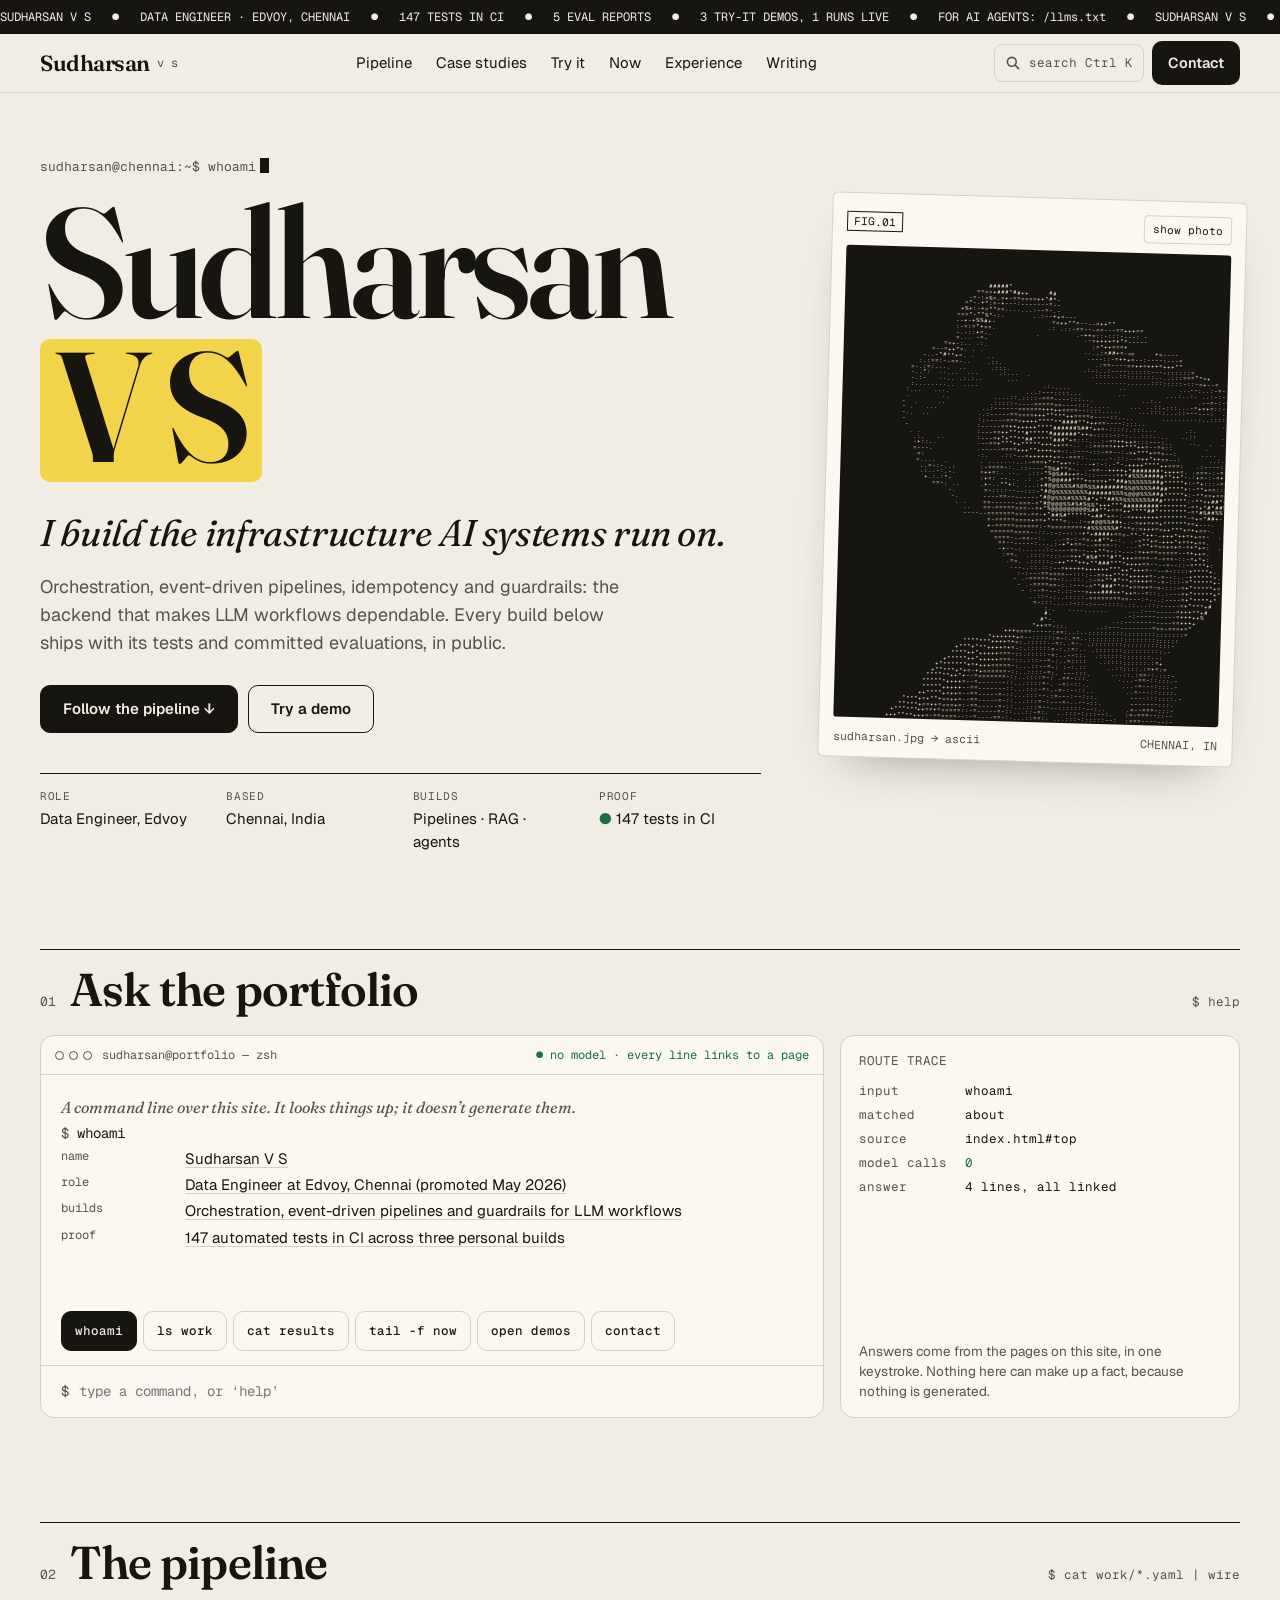
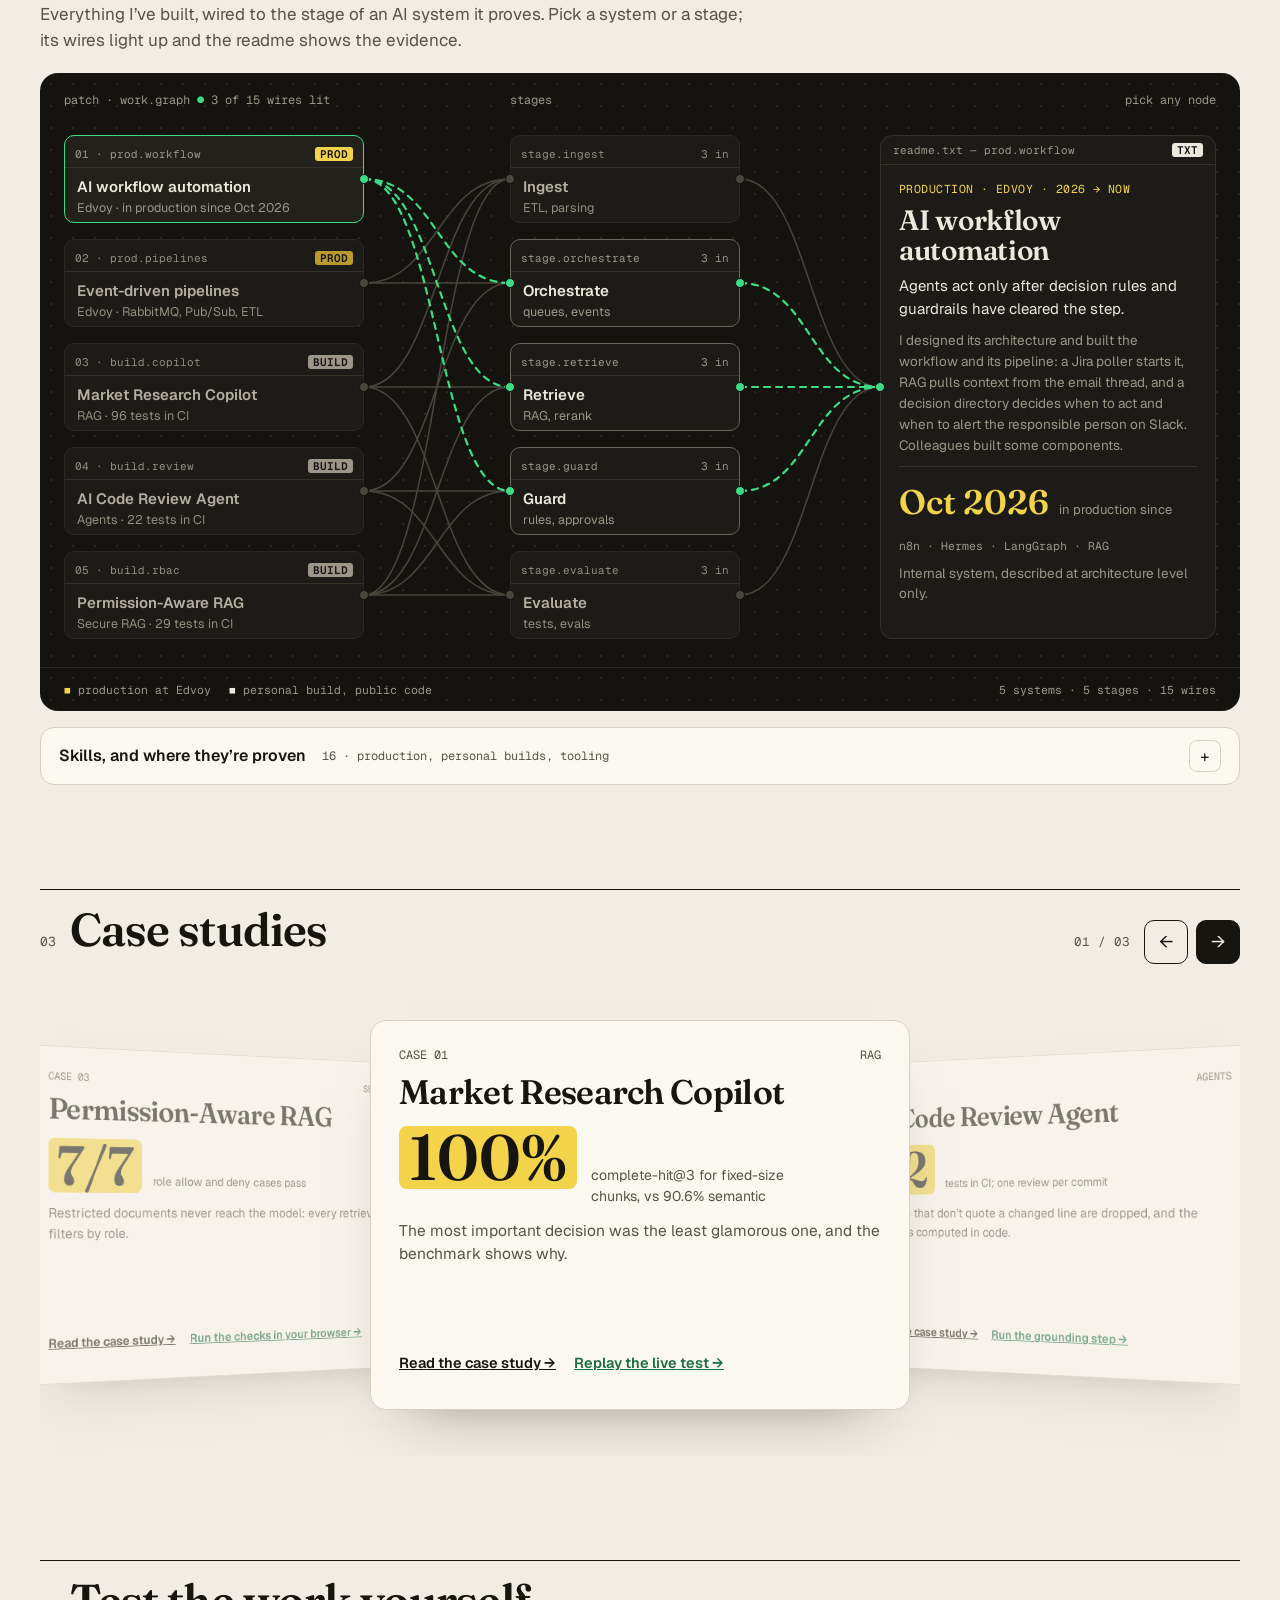
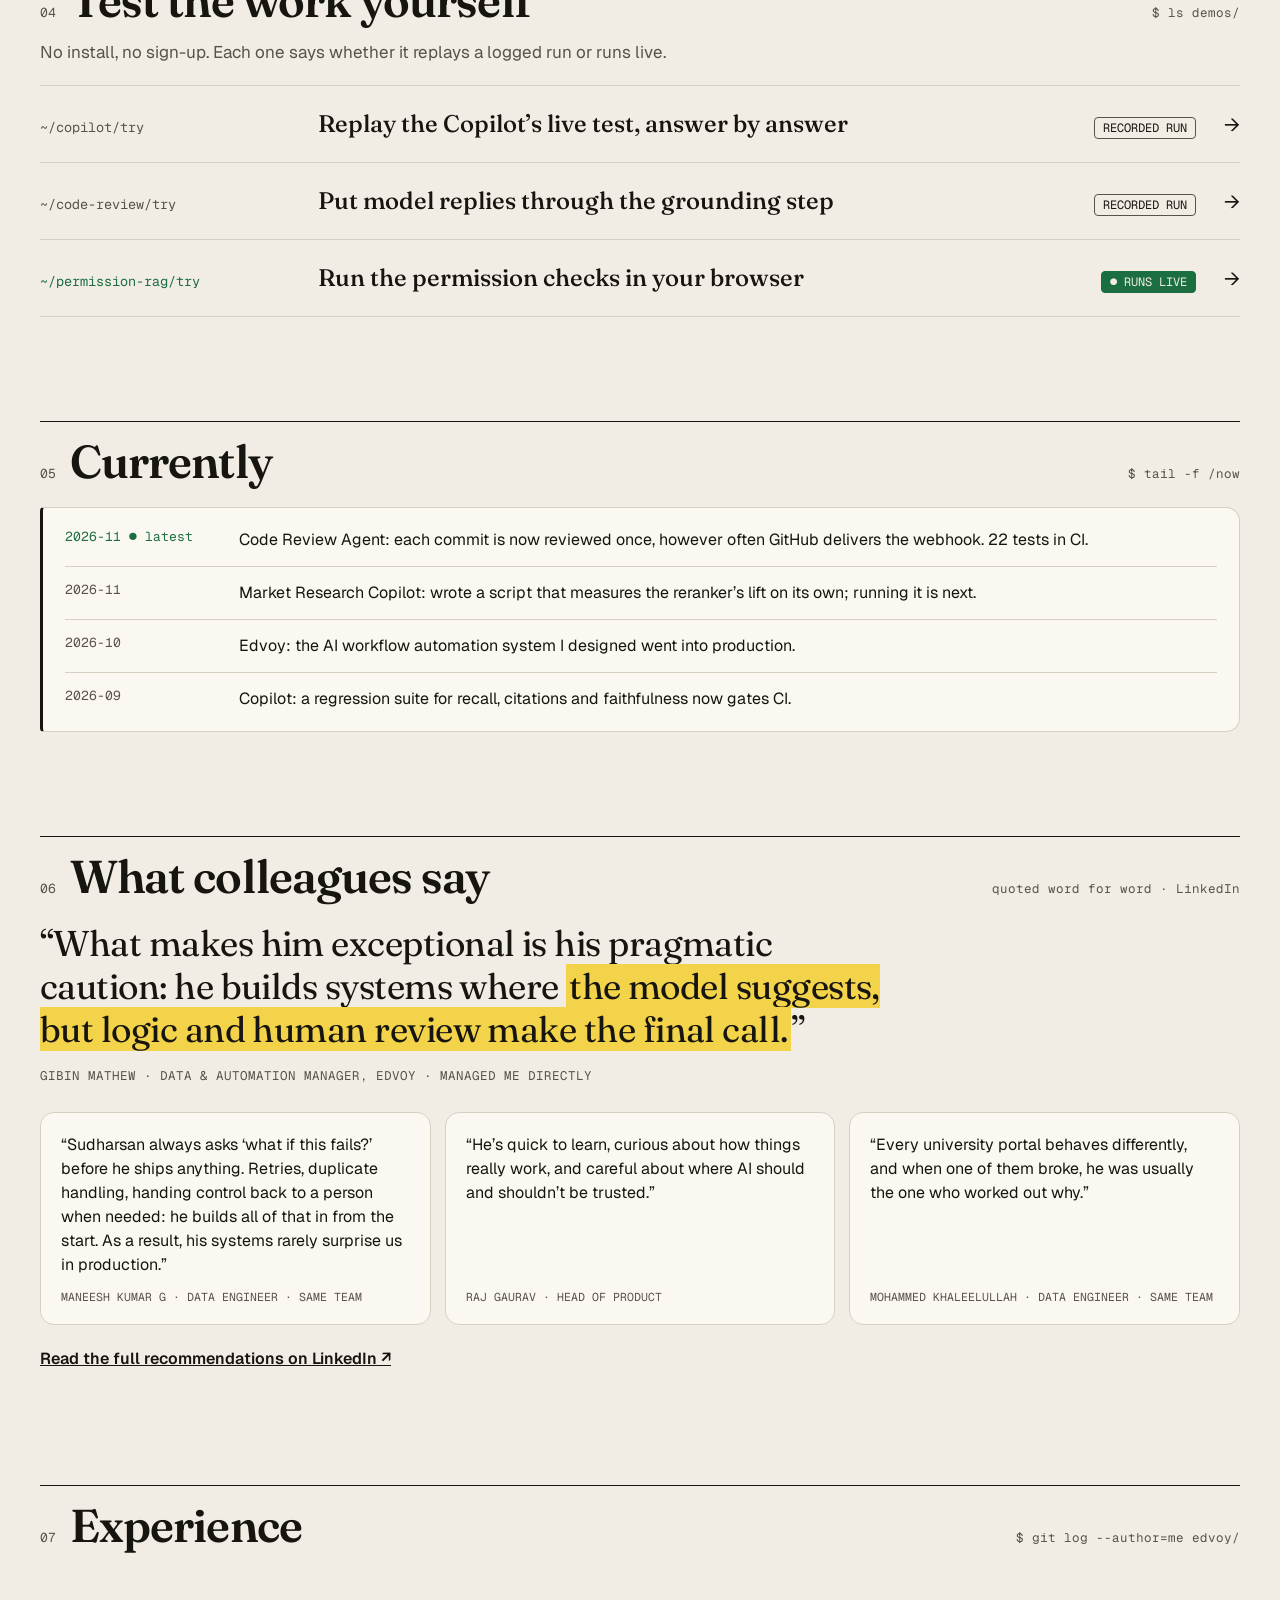
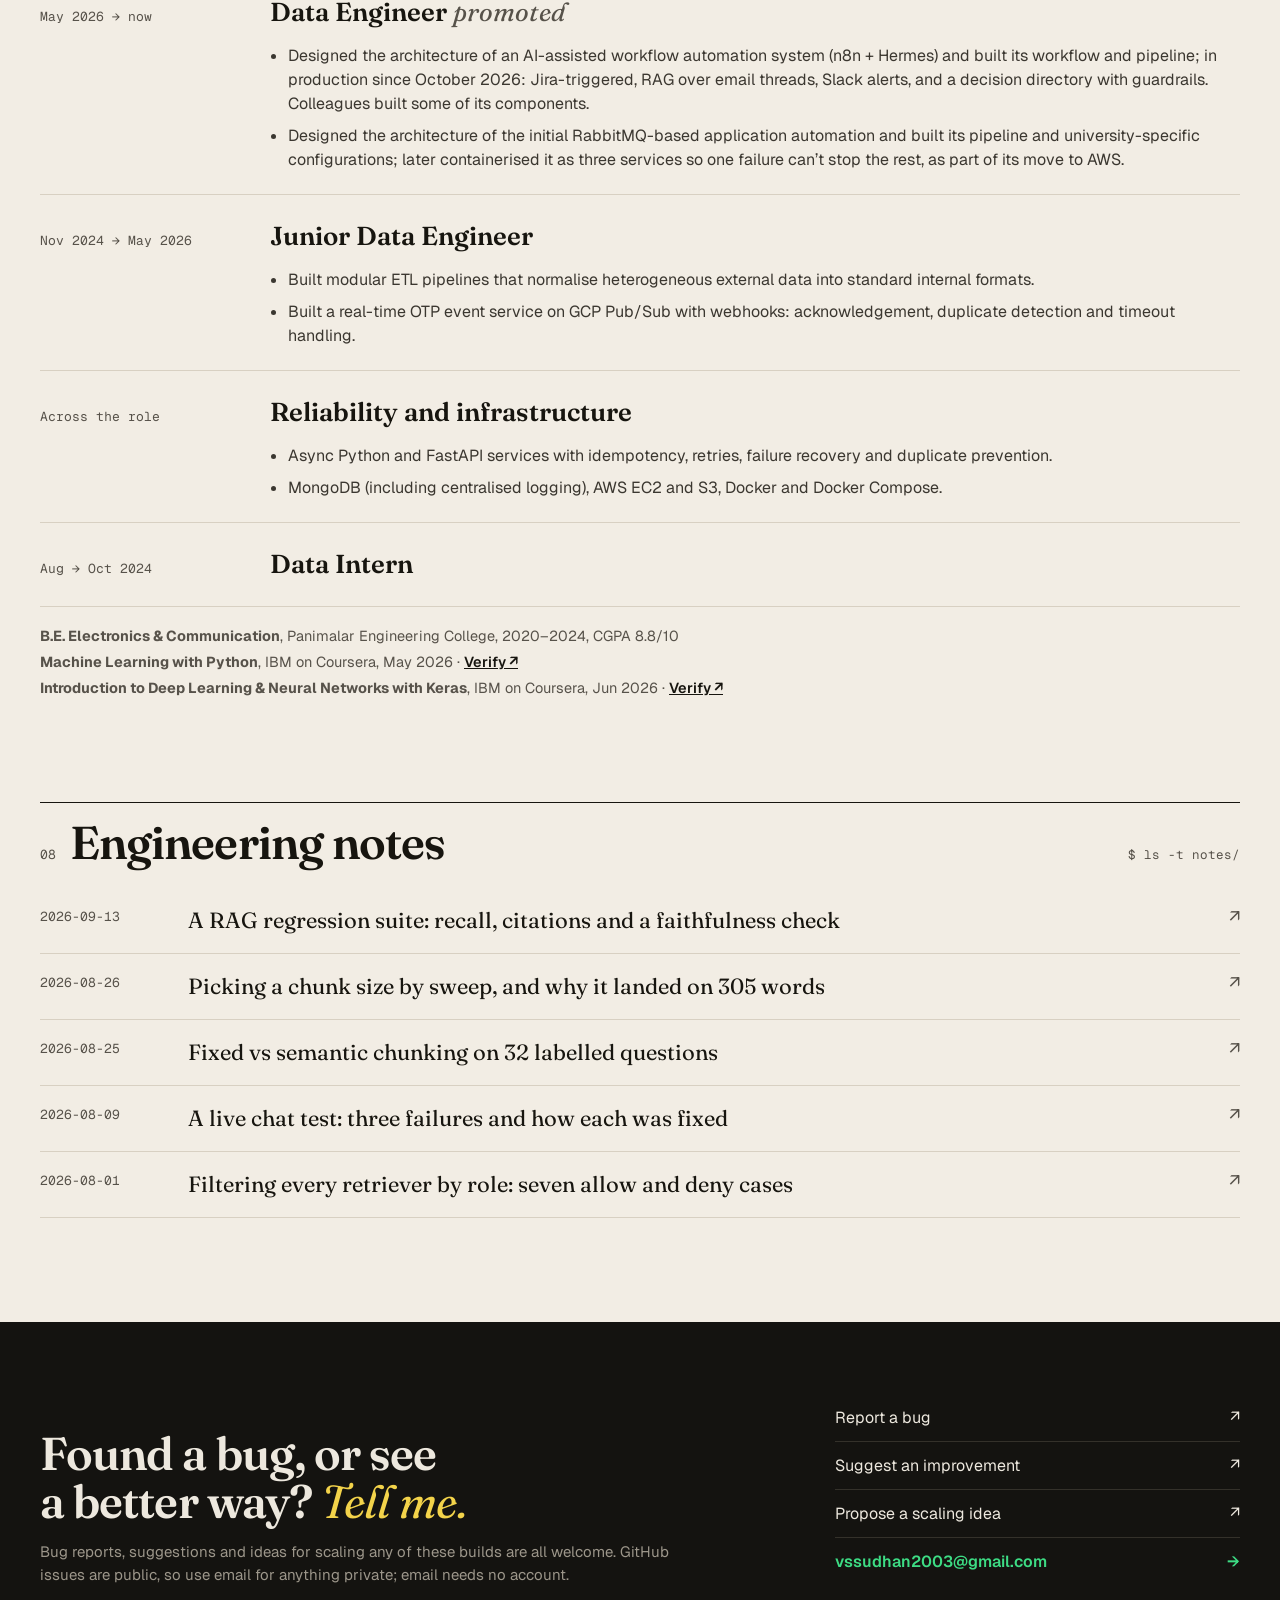
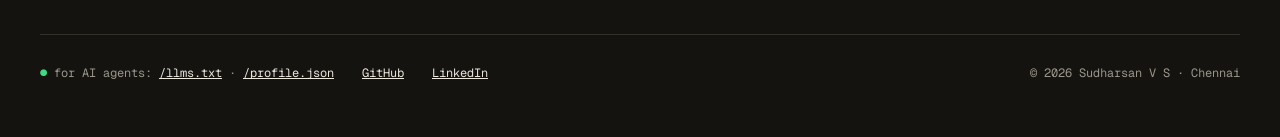
==== commit 351a62e7: "Use Sudharsan's photo: an ASCII portrait in FIG.01, with a button to show the photo The portrait is " ====
--- a/index.html
+++ b/index.html
@@ -24,7 +24,7 @@
 <link rel="stylesheet" href="pw.css">
 <link rel="stylesheet" href="cmdk.css">
 <script>document.documentElement.classList.add('js');</script>
-<script type="application/ld+json">{"@context":"https://schema.org","@type":"Person","name":"Sudharsan V S","jobTitle":"Data Engineer","worksFor":{"@type":"Organization","name":"Edvoy"},"address":{"@type":"PostalAddress","addressLocality":"Chennai","addressCountry":"IN"},"url":"https://sudharsan2816.github.io/","sameAs":["https://github.com/Sudharsan2816","https://www.linkedin.com/in/sudharsan-v-s-a851a3242"],"knowsAbout":["Data engineering","Event-driven pipelines","RabbitMQ","GCP Pub/Sub","Retrieval-augmented generation","LangGraph","FastAPI","LLM evaluation"]}</script>
+<script type="application/ld+json">{"@context":"https://schema.org","@type":"Person","name":"Sudharsan V S","jobTitle":"Data Engineer","worksFor":{"@type":"Organization","name":"Edvoy"},"address":{"@type":"PostalAddress","addressLocality":"Chennai","addressCountry":"IN"},"url":"https://sudharsan2816.github.io/","image":"https://sudharsan2816.github.io/img/portrait.webp","sameAs":["https://github.com/Sudharsan2816","https://www.linkedin.com/in/sudharsan-v-s-a851a3242"],"knowsAbout":["Data engineering","Event-driven pipelines","RabbitMQ","GCP Pub/Sub","Retrieval-augmented generation","LangGraph","FastAPI","LLM evaluation"]}</script>
 </head>
 <body id="top">
 <a class="skip" href="#main">Skip to content</a>
@@ -65,21 +65,91 @@
       <div><dt>PROOF</dt><dd><span class="ok-dot" aria-hidden="true">●</span> 147 tests in CI</dd></div>
     </dl>
   </div>
-  <figure class="fig" aria-hidden="true">
-    <div class="fig-h"><b>FIG.01</b><span>MONOGRAM · ASCII</span></div>
-    <div class="fig-art"><pre>     -==--   -  ------               ---:   -
-  -*%%-   -+%% .-%%%%#       -#- .-*#+.   -+#+
- =%@@+.     -#= .+%%%%=.      -  =###...    =*
-.*@%%#..      +...#%%##.     -  .####=...    --
- *%%%%%+=...    ..+#%%#=     - . *####*-:. .
- .*%%%%%%%*+- .  ..###%#.   -   .:*#####**+=.
-   -+#%%%%%%%#..  .=%##%=.  -    . -+*#*#**#*=
-    ...-+#%%#%# . ..*####..-        . .-=*****=
-  *  . . .+%%##.   .-####+:      -=    ...+***=.
-  ##      .##%=     .*####=       *=     .:***-
-  +%*-    =#*-       -####-       **=-    +*=
-       ----            .          :    :::</pre></div>
-    <figcaption><span>svs.txt → ascii</span><span>CHENNAI, IN</span></figcaption>
+  <figure class="fig" data-fig>
+    <div class="fig-h"><b>FIG.01</b><button class="fig-sw js-only" type="button" aria-pressed="false">show photo</button><span class="no-js">B&amp;W · ASCII</span></div>
+    <div class="fig-art"><pre aria-hidden="true">
+
+
+
+
+
+
+                                    #####*
+                                 ====+###*##++     ##
+                               -=-:=%=.=+-======++*#*-
+                              =*-.+*:=-+---:-------=--
+                             +%+:-+=**==.......:--=-.-
+                            ===*-**%*-:.       ..:--++=---
+                            --+-+%%#+-              ==++**=----=++**
+                            :-=:=*+==.             .: .::-==---==---==+++==
+                            -.-::+=-.           .         .-++=::-:::----: -
+                            =... -=-                        .-=++++=+*=-----
+                         ==+-:.. .:.                          :=*++===+
+                      =--=++*=. . .                         ....:=##+=-==     +=----
+                    -..-*#**+=. .   ..                       .---::-=+++=--:----:---=
+                   :.:==:--==-..    .::.                       .:==----==++=+++=+++**
+                 =-.:=:....  ..      .:::.                  .:-:..:----::::::----::::::=
+                 -..*:  .....  ...     .:...  .               .::::..:::::::::....:::===**=+
+                 -.:-   .... .:.:..      ...                   ..............::::::::-::-=+--=
+                 :..........  ....                .:.....            ..             ...--:..:-=-
+                :...   ....                   ...:---::::...         ..          ...:..:. ..:-:-
+                .        ..           ....::.::::-===----:::...            ..:..         .--=-:-=+
+               -  .     ..           .:::::-----=======----:::.....     ... ..::-:::...-=+=+=::--=*
+               - .   ...           ..:------======+++++====--::::.....    ...::::...::------:  ..:
+               -..  ..            ..:-----======+++*****++=====----::....       .........:..::::  =
+               -                  ::-----====++++******####**+++==----::::..                   .::-
+                -                 :-----==+++++++****######%##*++=-:::::.:::...       .:.       ..:
+                 . .              :---==++****#*****#######*++=-::::-:-:...:::....   ..::      ...-
+                  .:.   ..        :---=+*+****##*****###*+=:::...:-==++++=:::---:..    ...  .  ..:-
+                  -+::..          .--==+***++*****+++++==-.. .:=====+++***++=--==::        .     ..----
+                  =---.           .-----====+++**+++++=-:.:----::-==--:-=+***+===--:      ....  . ... .+
+                   =:             .:.   .::---=+++++++=--===:......-.:::--=++*++==--:       ..:...... .
+                   =....  .        . .........:-===+***++=-:..-+:-:.-*--++++****++===:   .:----:..:    =
+                    ..=-:-..:      :-====-:..::----*%%#**=-. .-==--+++++*#######*++++=. .===-:-=- -.   -
+                    .:..-:.-.      =++=:. ...  .::-*%@%##++=-:::-----=+*#%%%#####**++*-.:+=-:-=+*:-.   -
+                     +.:.:*-       :+=: --... .: .=*%@@###***+====+**###%%%%%%###*****+:-*+:::-==+=    -
+                       ==-: ..     .+-..**+:. ...:+#@@%%%%#%@%%%#######%%@%%%%####****+:-**+==::=*=
+                           -.       =-::::----:::-*#@@%%%%%%%%######%%%%@@@%%%###*****+:-**==+==#*-   -
+                            -.      ----==--------*#@@%%%#%%%%#*+**##%%%%%%%%%###******:-**=+##*+#:   :
+                             . .    ==-------===-=*#@@@@%%#%#%%%*+++***#########*******-=*+*#*##%=
+                               ..   ==-========--=+*%@@@@@@@@@%##**+===++****##********-=*#%##%%*.  .
+                               ------==========-==-+*##%#******+##*+=-:-=+++++++*******-=+=*##+-    . .-
+                                     =-=========+==+****=...:-=#@@%%##+-:-=++=+=+******==+---.      ...-
+                                     +-===========:-=========+#%%%%%%#***=:=+++==++***+=++==-.    ... :-
+                                      ==========--::.:-:--::-+*+####+===-**-*++--+++*++=++==-  .:.:: .*
+                                       ====---==--:.  ..-=-:-==-+#**+-:. .-=**+=-+++*+==++==.   ..:.  =
+                                        ==-------:....:-+*+==---====-:. ...=**+===+=+=-=+*+=:  ....  .
+                                        -+---:......::----==----+**=-:----:=++=======--=+++=.        +
+                                         :==-  .::::-:::--=++*#%#***#**+++====-=-===-::-=+*+:     . -
+                                          .==. .::::::-++***+++**###****++++==----=--::-=***+:     -
+                                           .--..::.:::--=+++++++++++***++*+++=----=-::::+****+.   .
+                                             :-:---======--::::--==++****+++++=--=--:..-+*****=...
+                                            - .-=======-:..::..:-=+**#***+=+++=--=-:::-=******+--#
+                                             - .-======-:.:----=**###****+==++=-=-:::-=+******+=*
+                                              - :--=---:.::---=+++###++*++=--=:::.:---=+******+*
+                                                ..::--:..:::::-==========---:-...:----=+*****+*
+                                                 =-:::....:-::-:---:::::.::...:::-----=+****+#
+                                                    :..   ..........     ...:--------=+++**+#
+                                                    #.                  .-:----------=+++++%
+                                                   #*-.              ..:------------==++++
+                                                 *++==-::.       ..:-----------===-===+=*
+                                          +++====-----:==:..:..::::::::::::::::::::::::=
+                                      *+++++++=--::::::=-:.==..:::::::::::::::::::::::
+                                *******++++=+=:.:::::.-=:..=-. .::::::::::::::::::::-
+                              +***+***++++=+=-:.::::::=-:.:=:.. .:::::::::::::::::.-
+                             ****++*+++++===-::.:::::-=:..--::.  .:::::::::::::..:
+                           +*****++*+++++===-::.:::--=-:..=::::   ..::::::::::.:=+
+                         +*******+=++++=====-:...::--=-: :-:.::     ..::::::.:=+=:=
+                        +*****+*+=-++======-::..::::-=:. ---:::.     ...::.:==-:.:::-
+                       ******++*+--========-::..::::=-: .==-:::.       ....-==-:::::.-
+                      ******++++=--=-------::...::::=-. -=:-::..        ...-=---::::.-
+                      *****+++++--==-------::...:::-=:.-=-:--::..        ..=---::::::.
+                     ++****+=++=--==-----=-::...:::--.:=---:--:::.        ----:::::::.-
+                 ****+=+**+==++=--==-----=-::...:::=-:---=-..---::.       -------:::.
+                *****+==++====+=:-==-----=-::...:::=----::::::---:..     .=--===-:::-
+              +******++==+======::-=-----=-::...::-=:.  ..:::-::::--:.   :=-===--::--
+             +++****+++=-======--:-=----==-:....::==:. ...:::-::::::--:  :===------:-</pre><img class="fig-ph" src="img/portrait.webp" width="760" height="945" alt="Photo of Sudharsan V S, smiling, in a beige shirt in a garden" decoding="async"></div>
+    <figcaption><span>sudharsan.jpg → ascii</span><span>CHENNAI, IN</span></figcaption>
   </figure>
 </section>
 
--- a/pw.css
+++ b/pw.css
@@ -124,11 +124,16 @@
 .meta dd { margin: 4px 0 0; font-size: 15px; }
 .ok-dot { color: var(--signal-deep); }
 .fig { flex: 1 1 320px; min-width: 0; max-width: 420px; margin: 40px 0 0; transform: rotate(1.6deg); background: var(--card); border: 1px solid var(--rule); border-radius: 6px; padding: 14px 14px 12px; box-shadow: 0 24px 50px -30px rgba(23, 21, 15, .45); }
-.fig-h, .fig figcaption { display: flex; justify-content: space-between; gap: 10px; font-family: var(--mono); font-size: 11px; color: var(--graphite); }
+.fig-h, .fig figcaption { display: flex; justify-content: space-between; align-items: center; gap: 10px; font-family: var(--mono); font-size: 11px; color: var(--graphite); }
 .fig-h { margin-bottom: 10px; }
 .fig-h b { border: 1px solid var(--ink); padding: 1px 6px; color: var(--ink); font-weight: 400; }
-.fig-art { background: var(--ink); border-radius: 3px; display: flex; align-items: center; justify-content: center; padding: 34px 8px; overflow: hidden; }
-.fig-art pre { margin: 0; font-family: var(--mono); font-size: 9.5px; line-height: 1.05; letter-spacing: .3px; color: var(--board-muted); }
+.fig-art { position: relative; background: var(--ink); border-radius: 3px; overflow: hidden; container-type: inline-size; }
+.fig-art pre { margin: 0; width: 100%; font-family: var(--mono); font-size: calc(100cqw / 66); line-height: 1; letter-spacing: 0; color: var(--board-soft); white-space: pre; overflow: hidden; }
+.fig-ph { position: absolute; inset: 0; width: 100%; height: 100%; object-fit: cover; opacity: 0; transition: opacity .45s var(--ease); }
+.fig.photo .fig-ph { opacity: 1; }
+@media (hover: hover) { .fig:hover .fig-ph { opacity: 1; } }
+.fig-sw { font: 11px var(--mono); color: var(--ink); background: transparent; border: 1px solid var(--rule); border-radius: 4px; padding: 3px 8px; min-height: 28px; cursor: pointer; }
+.fig-sw:hover, .fig-sw[aria-pressed="true"] { border-color: var(--ink); }
 .fig figcaption { margin-top: 10px; font-size: 11.5px; }
 @media (max-width: 999px) {
   .hero { padding: 40px 0 64px; gap: 32px; }
@@ -145,8 +150,6 @@
   .meta { grid-template-columns: repeat(2, minmax(0, 1fr)); margin-top: 28px; gap: 14px 16px; }
   .meta dd { font-size: 14.5px; }
   .fig { max-width: 330px; padding: 12px 12px 10px; }
-  .fig-art { padding: 26px 6px; }
-  .fig-art pre { font-size: 8px; }
 }
 
 /* ---------- 01 ask the portfolio ---------- */
@@ -746,7 +749,7 @@
 @media (max-width: 999px) { .rv { grid-template-columns: minmax(0, 1fr); } }
 
 /* rbac */
-.rb { display: grid; grid-template-columns: minmax(0, 1fr) minmax(0, 1.1fr); gap: 14px; align-items: start; }
+.rb { display: grid; grid-template-columns: minmax(0, 1fr) minmax(0, 1.1fr); grid-template-rows: auto 1fr; gap: 14px; align-items: start; }
 .rb-l { grid-column: 1; grid-row: 1; } .rb-r { grid-column: 2; grid-row: 1 / span 2; } .rb > .rb-own { grid-column: 1; grid-row: 2; }
 .rb-l, .rb-r { display: flex; flex-direction: column; gap: 12px; min-width: 0; }
 .rb-k { margin: 0 0 6px; font: 11.5px var(--mono); color: var(--graphite); }
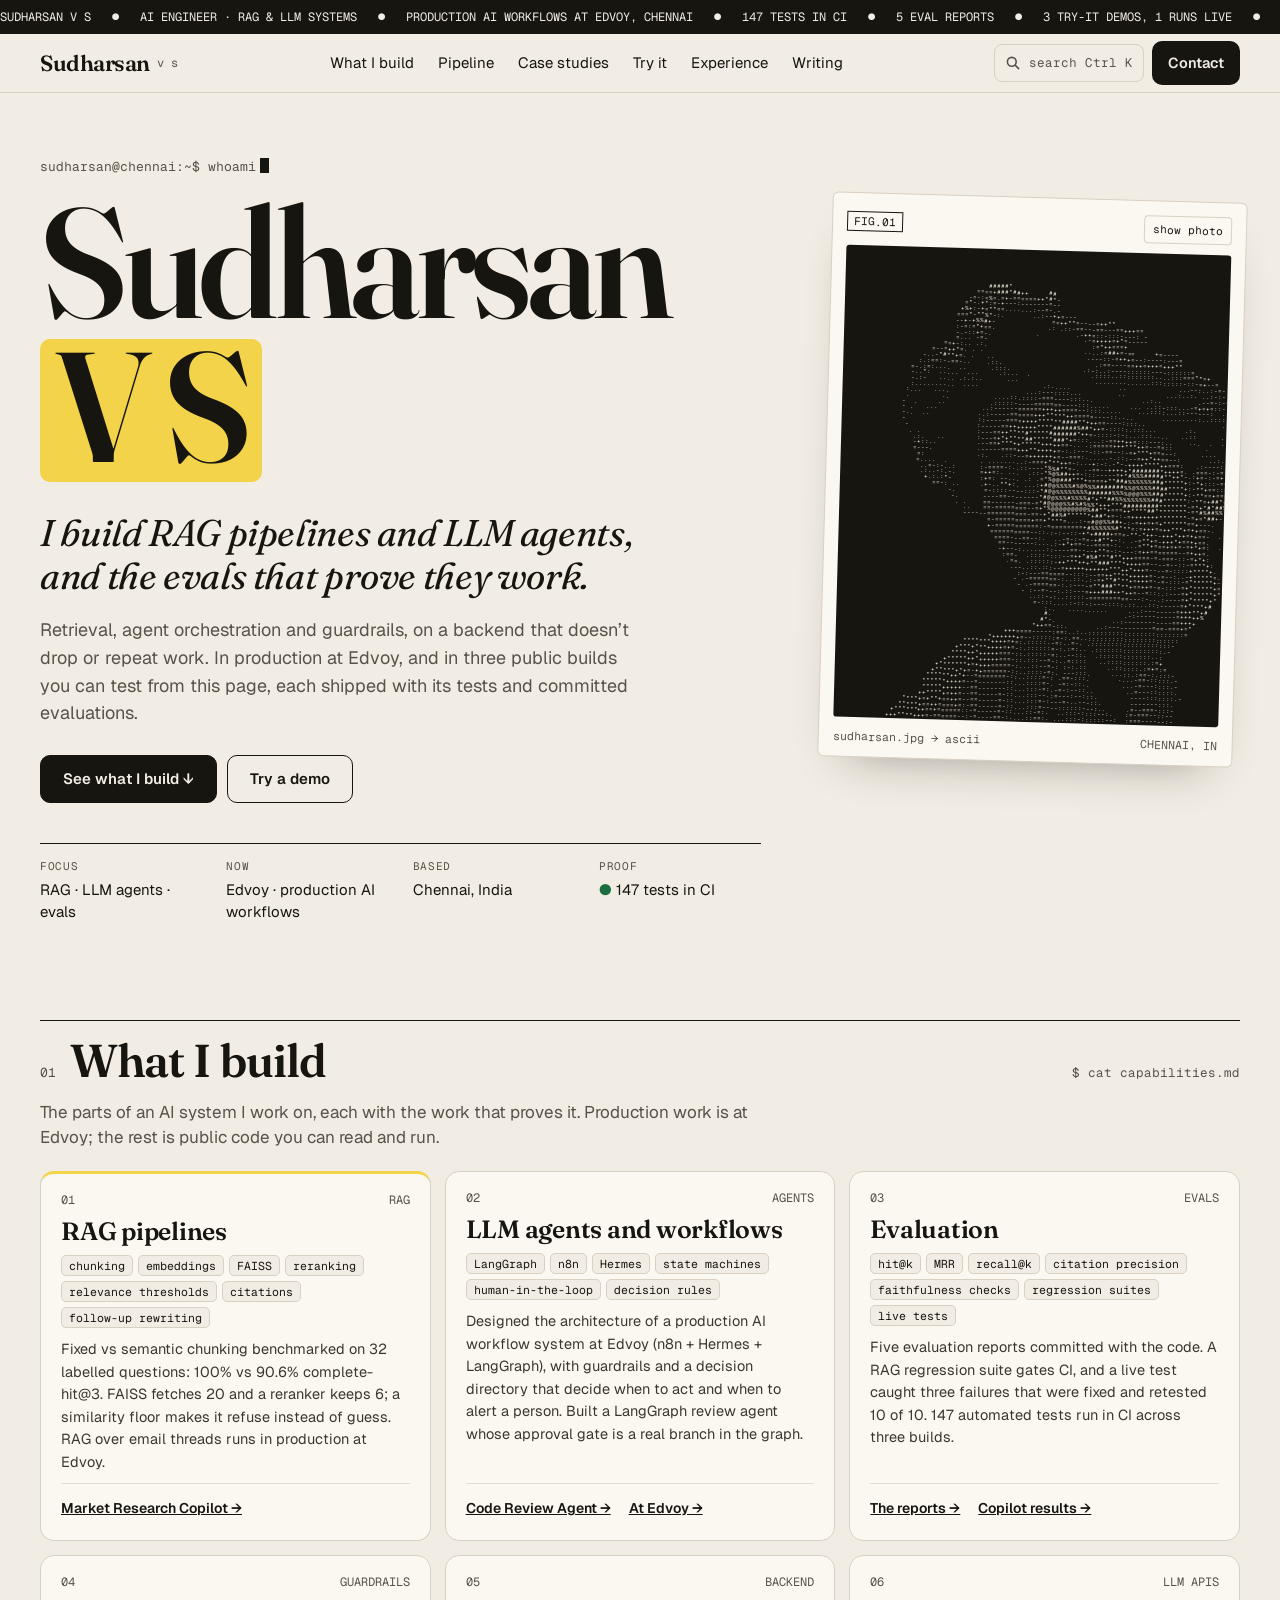
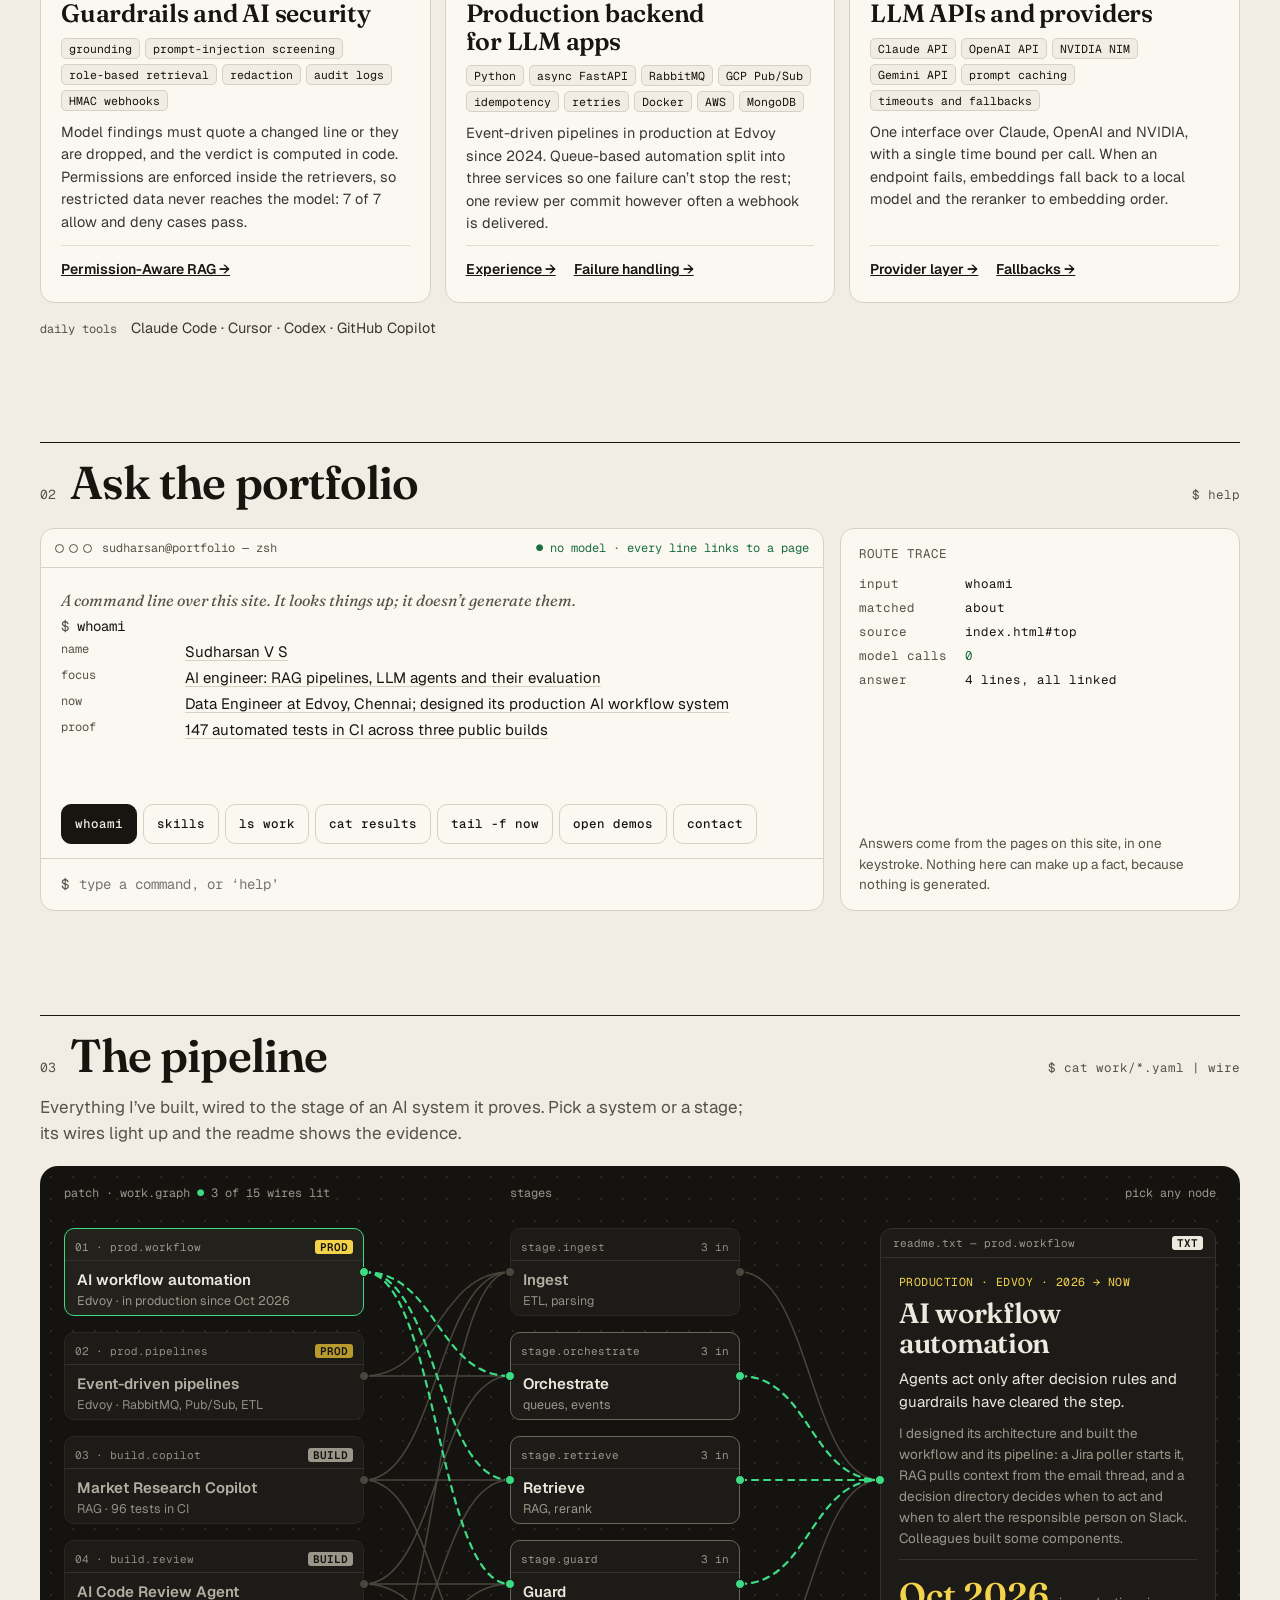
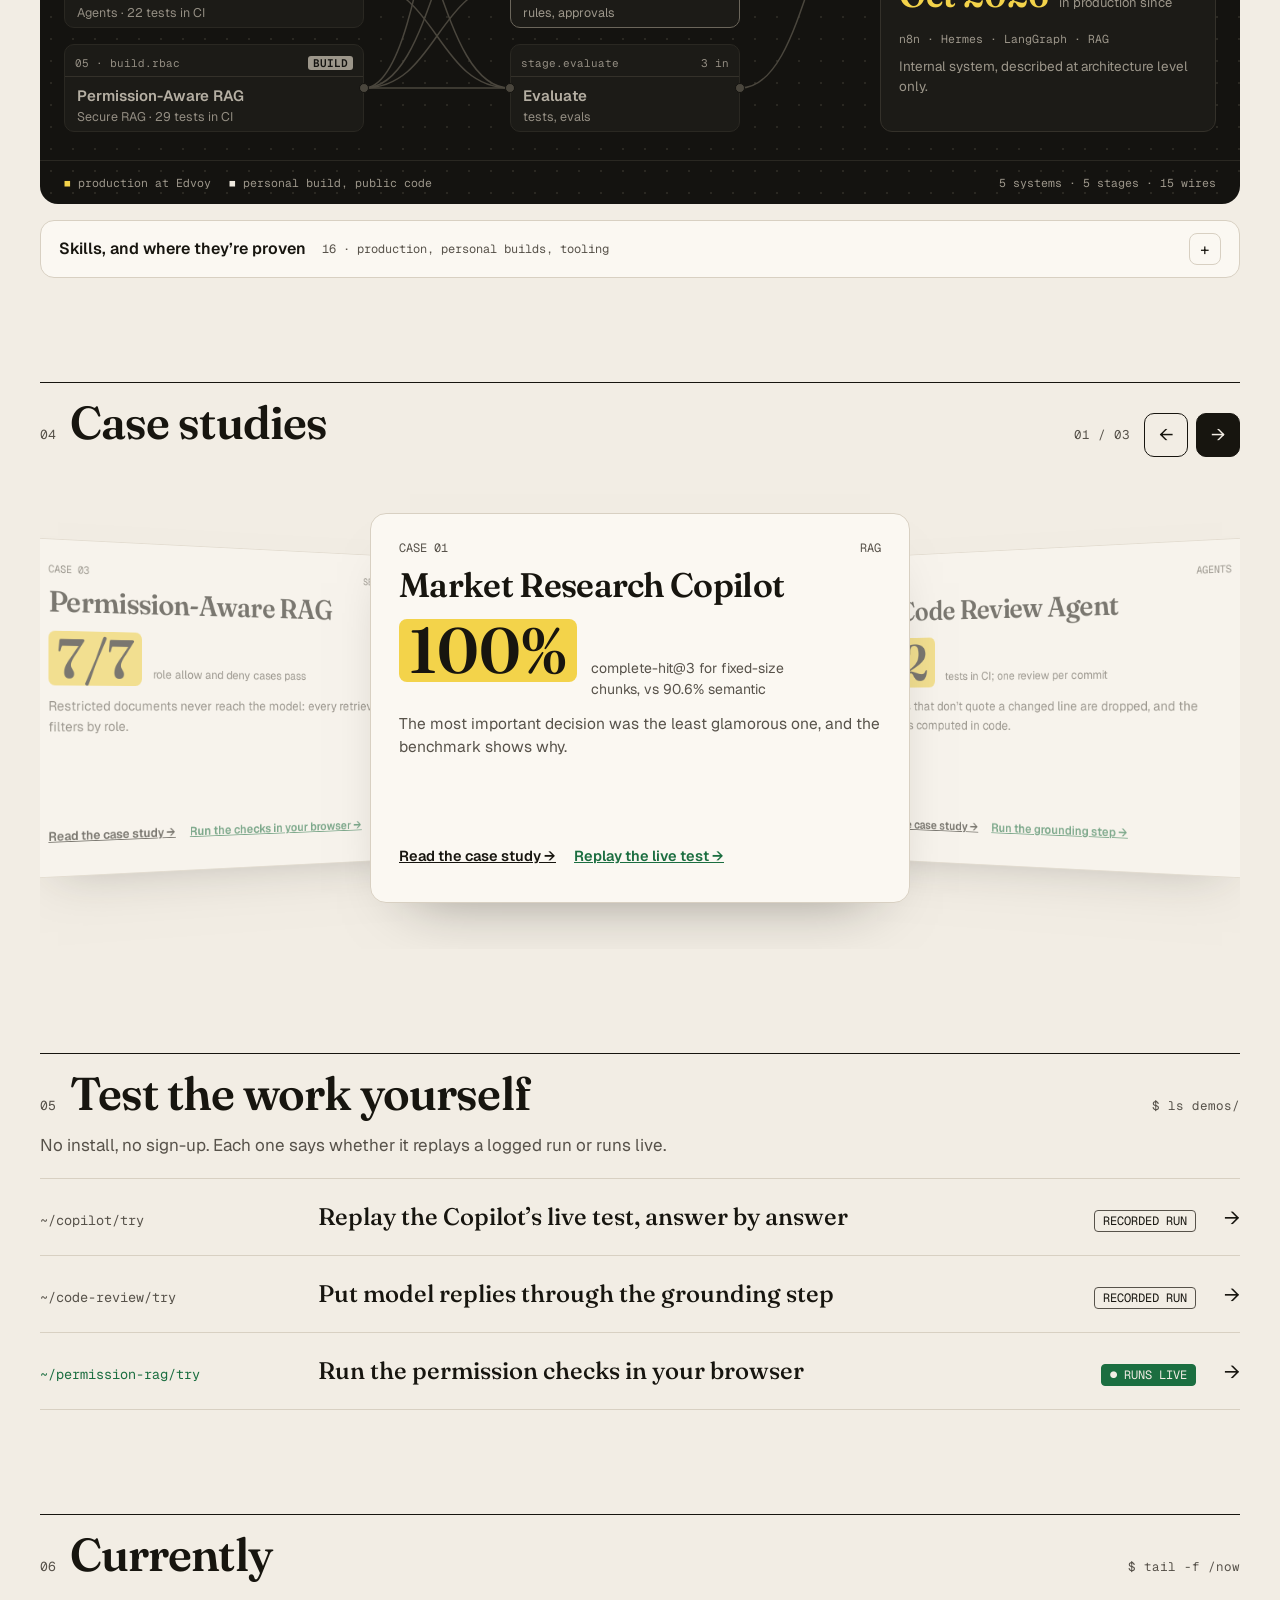
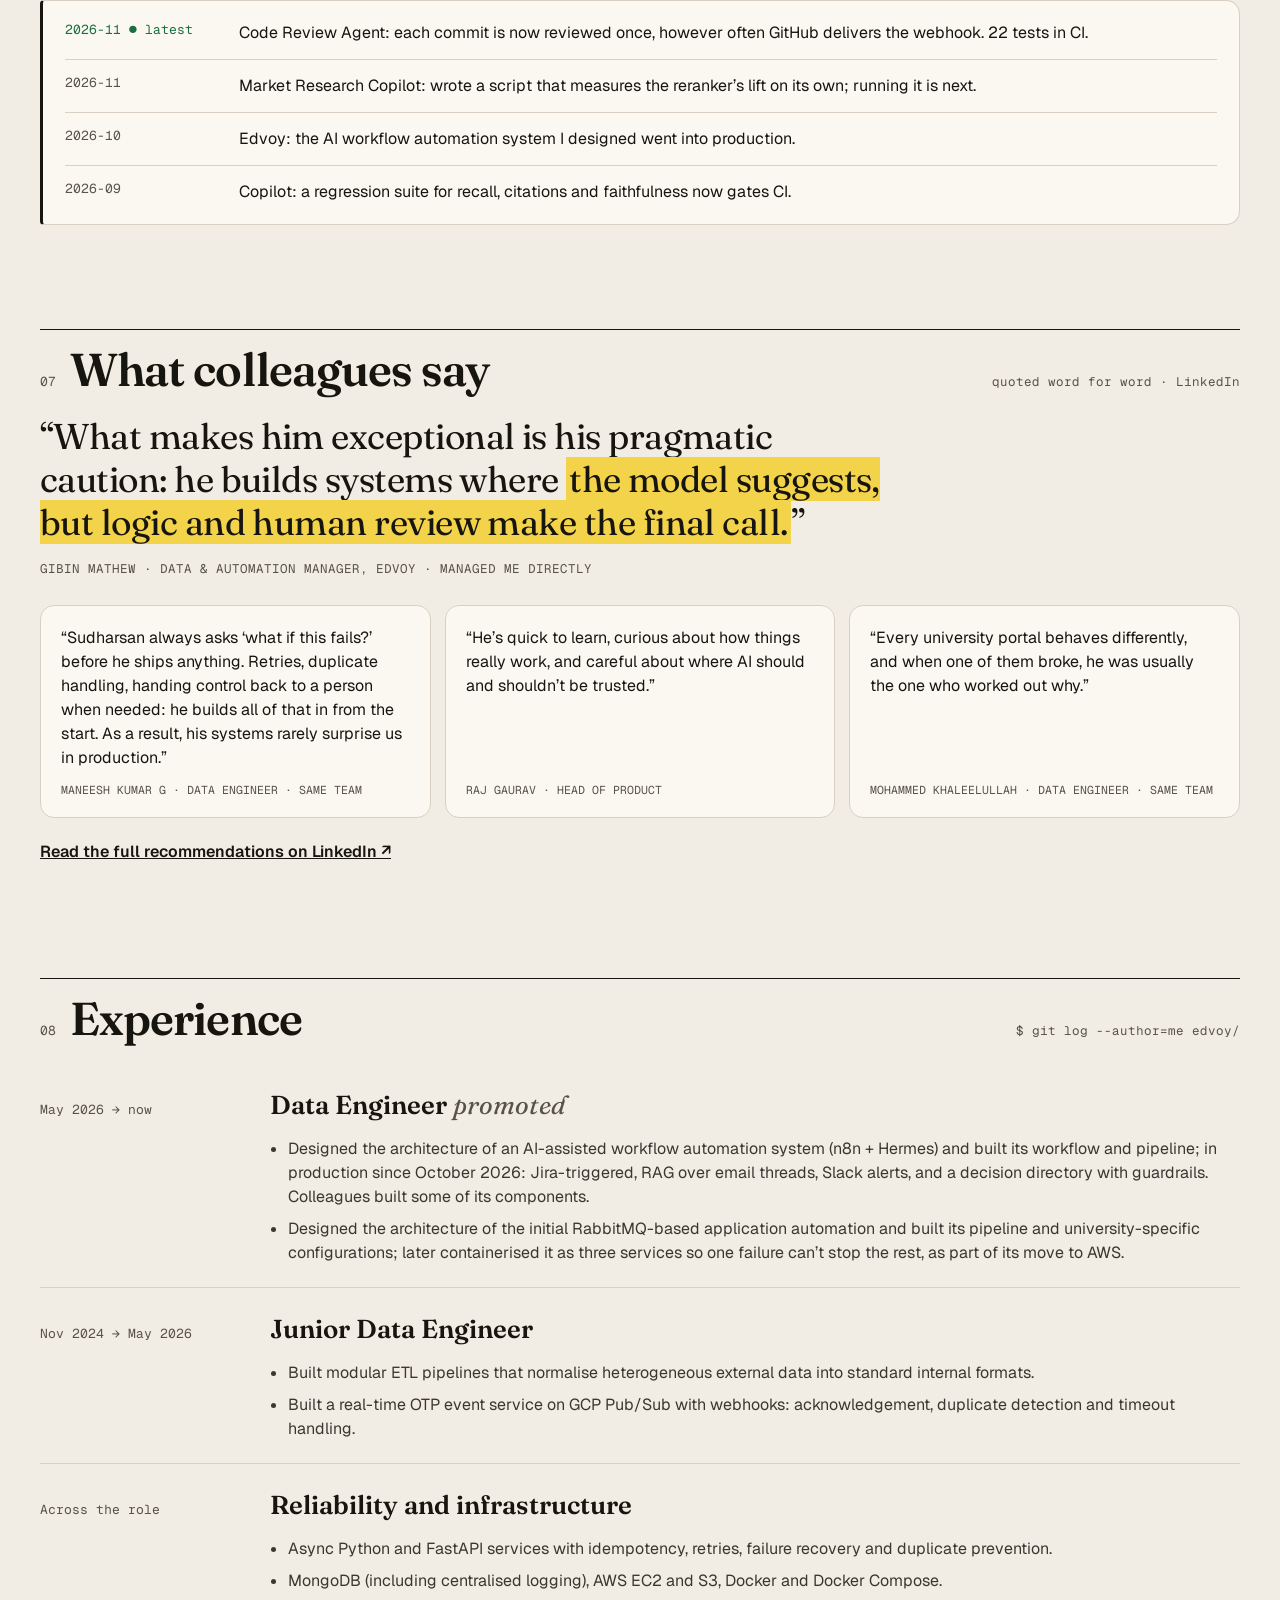
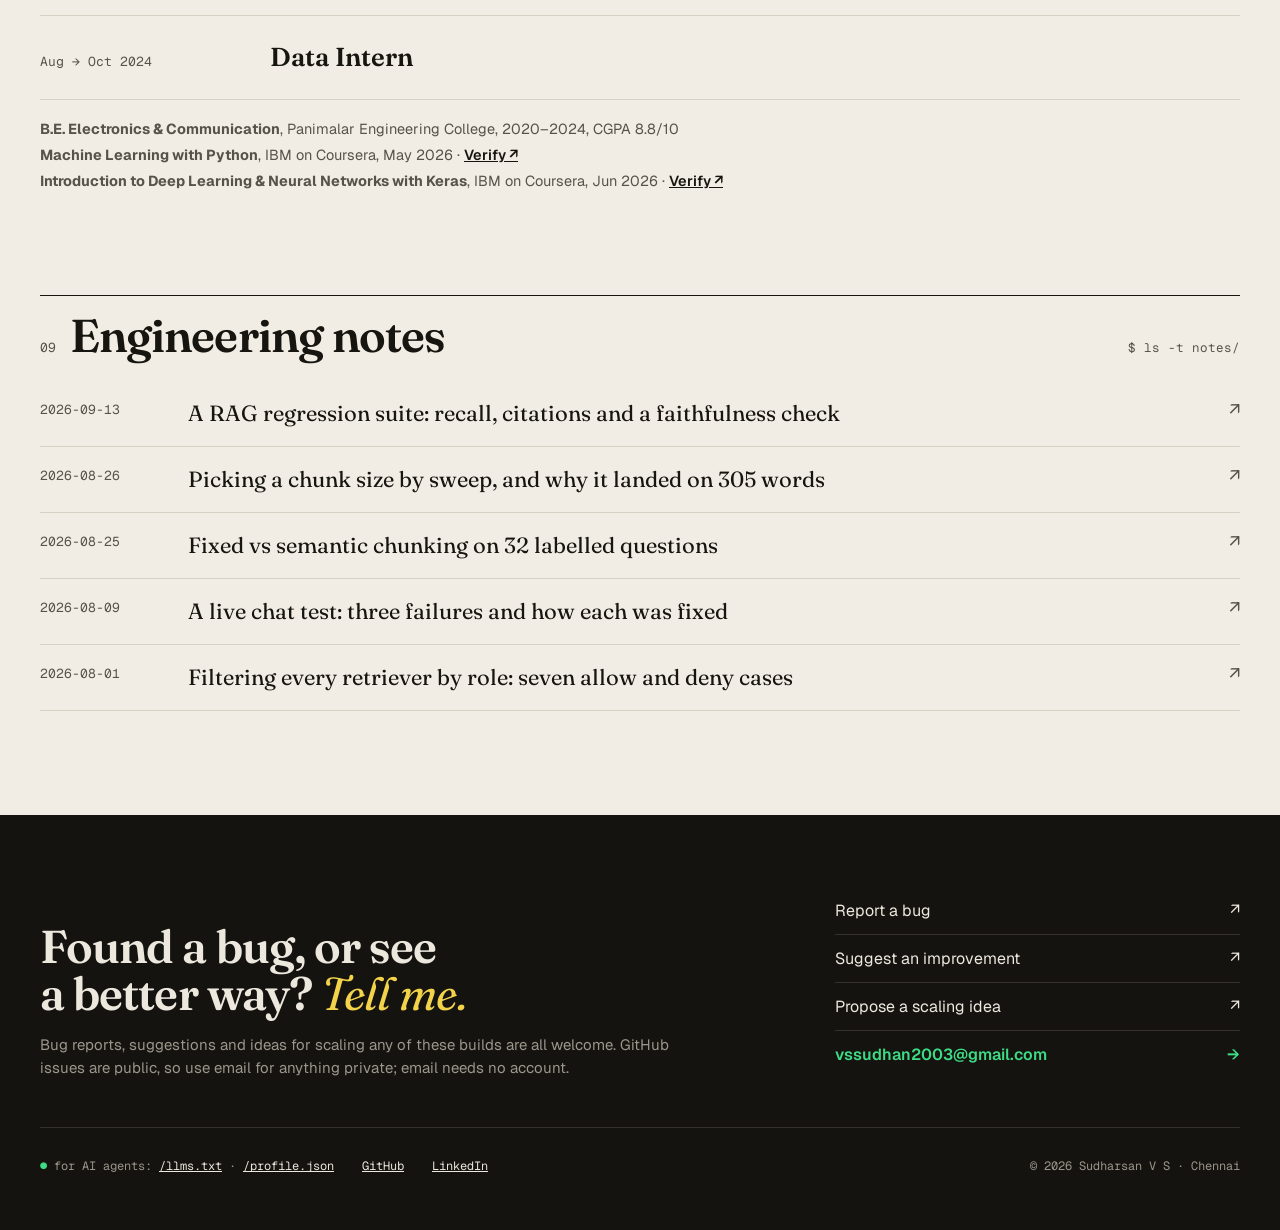
==== commit 3b9f301d: "Position the portfolio for AI engineering roles - Headline, ticker, page title, description and shar" ====
--- a/index.html
+++ b/index.html
@@ -3,16 +3,16 @@
 <head>
 <meta charset="utf-8">
 <meta name="viewport" content="width=device-width, initial-scale=1, viewport-fit=cover">
-<title>Sudharsan V S · Infrastructure for AI systems</title>
-<meta name="description" content="Data Engineer building the infrastructure AI systems run on: orchestration, event-driven pipelines, idempotency and guardrails. RAG and agent builds with public code, 147 tests in CI and committed evaluations.">
-<meta property="og:title" content="Sudharsan V S · Infrastructure for AI systems">
-<meta property="og:description" content="Orchestration, event-driven pipelines and guardrails for AI systems, plus RAG and agent builds with public code and committed evaluations.">
+<title>Sudharsan V S · AI Engineer, RAG & LLM systems</title>
+<meta name="description" content="AI engineer building RAG pipelines, LLM agents and the evaluations that prove them. Production AI workflows at Edvoy, plus three public builds with 147 tests in CI and demos you can try.">
+<meta property="og:title" content="Sudharsan V S · AI Engineer, RAG & LLM systems">
+<meta property="og:description" content="RAG pipelines, LLM agents, guardrails and evaluation: in production at Edvoy, and in three public builds with committed evaluations and demos you can try.">
 <meta property="og:type" content="website">
 <meta property="og:url" content="https://sudharsan2816.github.io/">
 <meta property="og:image" content="https://sudharsan2816.github.io/og/home.png">
 <meta property="og:image:width" content="1200">
 <meta property="og:image:height" content="630">
-<meta property="og:image:alt" content="Sudharsan V S: Data Engineer, building infrastructure for AI systems">
+<meta property="og:image:alt" content="Sudharsan V S: AI engineer building RAG pipelines and LLM agents">
 <meta name="twitter:card" content="summary_large_image">
 <meta name="theme-color" content="#F2EDE4">
 <link rel="canonical" href="https://sudharsan2816.github.io/">
@@ -24,20 +24,20 @@
 <link rel="stylesheet" href="pw.css">
 <link rel="stylesheet" href="cmdk.css">
 <script>document.documentElement.classList.add('js');</script>
-<script type="application/ld+json">{"@context":"https://schema.org","@type":"Person","name":"Sudharsan V S","jobTitle":"Data Engineer","worksFor":{"@type":"Organization","name":"Edvoy"},"address":{"@type":"PostalAddress","addressLocality":"Chennai","addressCountry":"IN"},"url":"https://sudharsan2816.github.io/","image":"https://sudharsan2816.github.io/img/portrait.webp","sameAs":["https://github.com/Sudharsan2816","https://www.linkedin.com/in/sudharsan-v-s-a851a3242"],"knowsAbout":["Data engineering","Event-driven pipelines","RabbitMQ","GCP Pub/Sub","Retrieval-augmented generation","LangGraph","FastAPI","LLM evaluation"]}</script>
+<script type="application/ld+json">{"@context":"https://schema.org","@type":"Person","name":"Sudharsan V S","jobTitle":"Data Engineer","worksFor":{"@type":"Organization","name":"Edvoy"},"address":{"@type":"PostalAddress","addressLocality":"Chennai","addressCountry":"IN"},"url":"https://sudharsan2816.github.io/","image":"https://sudharsan2816.github.io/img/portrait.webp","sameAs":["https://github.com/Sudharsan2816","https://www.linkedin.com/in/sudharsan-v-s-a851a3242"],"knowsAbout":["Retrieval-augmented generation (RAG)","LLM agents","LangGraph","n8n","RAG evaluation","Reranking","Vector search (FAISS)","Prompt-injection guardrails","Role-based retrieval","FastAPI","Python","RabbitMQ","GCP Pub/Sub","Event-driven pipelines","Claude API","OpenAI API","NVIDIA NIM"],"description":"AI engineer building RAG pipelines, LLM agents and their evaluations. Data Engineer at Edvoy, where he designed a production AI workflow system."}</script>
 </head>
 <body id="top">
 <a class="skip" href="#main">Skip to content</a>
 
 <div class="ticker" aria-hidden="true">
-  <div class="ticker-track" aria-hidden="true"><span>SUDHARSAN V S   ●   DATA ENGINEER · EDVOY, CHENNAI   ●   147 TESTS IN CI   ●   5 EVAL REPORTS   ●   3 TRY-IT DEMOS, 1 RUNS LIVE   ●   FOR AI AGENTS: /llms.txt   ●   </span><span>SUDHARSAN V S   ●   DATA ENGINEER · EDVOY, CHENNAI   ●   147 TESTS IN CI   ●   5 EVAL REPORTS   ●   3 TRY-IT DEMOS, 1 RUNS LIVE   ●   FOR AI AGENTS: /llms.txt   ●   </span><span>SUDHARSAN V S   ●   DATA ENGINEER · EDVOY, CHENNAI   ●   147 TESTS IN CI   ●   5 EVAL REPORTS   ●   3 TRY-IT DEMOS, 1 RUNS LIVE   ●   FOR AI AGENTS: /llms.txt   ●   </span><span>SUDHARSAN V S   ●   DATA ENGINEER · EDVOY, CHENNAI   ●   147 TESTS IN CI   ●   5 EVAL REPORTS   ●   3 TRY-IT DEMOS, 1 RUNS LIVE   ●   FOR AI AGENTS: /llms.txt   ●   </span></div>
+  <div class="ticker-track" aria-hidden="true"><span>SUDHARSAN V S   ●   AI ENGINEER · RAG &amp; LLM SYSTEMS   ●   PRODUCTION AI WORKFLOWS AT EDVOY, CHENNAI   ●   147 TESTS IN CI   ●   5 EVAL REPORTS   ●   3 TRY-IT DEMOS, 1 RUNS LIVE   ●   FOR AI AGENTS: /llms.txt   ●   </span><span>SUDHARSAN V S   ●   AI ENGINEER · RAG &amp; LLM SYSTEMS   ●   PRODUCTION AI WORKFLOWS AT EDVOY, CHENNAI   ●   147 TESTS IN CI   ●   5 EVAL REPORTS   ●   3 TRY-IT DEMOS, 1 RUNS LIVE   ●   FOR AI AGENTS: /llms.txt   ●   </span><span>SUDHARSAN V S   ●   AI ENGINEER · RAG &amp; LLM SYSTEMS   ●   PRODUCTION AI WORKFLOWS AT EDVOY, CHENNAI   ●   147 TESTS IN CI   ●   5 EVAL REPORTS   ●   3 TRY-IT DEMOS, 1 RUNS LIVE   ●   FOR AI AGENTS: /llms.txt   ●   </span><span>SUDHARSAN V S   ●   AI ENGINEER · RAG &amp; LLM SYSTEMS   ●   PRODUCTION AI WORKFLOWS AT EDVOY, CHENNAI   ●   147 TESTS IN CI   ●   5 EVAL REPORTS   ●   3 TRY-IT DEMOS, 1 RUNS LIVE   ●   FOR AI AGENTS: /llms.txt   ●   </span></div>
 </div>
 
 <header class="top">
   <div class="wrap">
     <a class="brand" href="#top"><b>Sudharsan</b><small>v s</small></a>
     <nav class="nav only-wide" aria-label="Sections">
-      <a href="#pipeline">Pipeline</a><a href="#work">Case studies</a><a href="#try">Try it</a><a href="#now">Now</a><a href="#experience">Experience</a><a href="#writing">Writing</a>
+      <a href="#build">What I build</a><a href="#pipeline">Pipeline</a><a href="#work">Case studies</a><a href="#try">Try it</a><a href="#experience">Experience</a><a href="#writing">Writing</a>
     </nav>
     <div class="acts">
       <button class="search" type="button" data-cmdk-open aria-label="Search the site"><svg viewBox="0 0 20 20" aria-hidden="true"><circle cx="8.5" cy="8.5" r="5.5"/><path d="M13 13l4 4"/></svg><span class="search-l">search</span><kbd>Ctrl K</kbd></button>
@@ -52,16 +52,16 @@
   <div class="hero-main">
     <p class="prompt" aria-hidden="true">sudharsan@chennai:~$ whoami<span class="cursor"></span></p>
     <h1 id="h1">Sudharsan<br><span class="mk">V S</span></h1>
-    <p class="hero-sub">I build the infrastructure AI systems run on.</p>
-    <p class="hero-lede">Orchestration, event-driven pipelines, idempotency and guardrails: the backend that makes LLM workflows dependable. Every build below ships with its tests and committed evaluations, in public.</p>
+    <p class="hero-sub">I build RAG pipelines and LLM agents, and the evals that prove they work.</p>
+    <p class="hero-lede">Retrieval, agent orchestration and guardrails, on a backend that doesn’t drop or repeat work. In production at Edvoy, and in three public builds you can test from this page, each shipped with its tests and committed evaluations.</p>
     <div class="ctas">
-      <a class="btn" href="#pipeline">Follow the pipeline ↓</a>
+      <a class="btn" href="#build">See what I build ↓</a>
       <a class="btn o" href="#try">Try a demo</a>
     </div>
     <dl class="meta">
-      <div><dt>ROLE</dt><dd>Data Engineer, Edvoy</dd></div>
+      <div><dt>FOCUS</dt><dd>RAG · LLM agents · evals</dd></div>
+      <div><dt>NOW</dt><dd>Edvoy · production AI workflows</dd></div>
       <div><dt>BASED</dt><dd>Chennai, India</dd></div>
-      <div><dt>BUILDS</dt><dd>Pipelines · RAG · agents</dd></div>
       <div><dt>PROOF</dt><dd><span class="ok-dot" aria-hidden="true">●</span> 147 tests in CI</dd></div>
     </dl>
   </div>
@@ -153,8 +153,58 @@
   </figure>
 </section>
 
+<section id="build" class="sec" aria-labelledby="h-build">
+  <div class="sh"><span class="sh-n">01</span><h2 id="h-build">What I build</h2><span class="sh-cmd">$ cat capabilities.md</span></div>
+  <p class="intro">The parts of an AI system I work on, each with the work that proves it. Production work is at Edvoy; the rest is public code you can read and run.</p>
+  <ul class="cps">
+    <li class="cp">
+      <p class="cp-k"><span>01</span><span>RAG</span></p>
+      <h3>RAG pipelines</h3>
+      <p class="cp-chips"><span>chunking</span><span>embeddings</span><span>FAISS</span><span>reranking</span><span>relevance thresholds</span><span>citations</span><span>follow-up rewriting</span></p>
+      <p class="cp-ev">Fixed vs semantic chunking benchmarked on 32 labelled questions: 100% vs 90.6% complete-hit@3. FAISS fetches 20 and a reranker keeps 6; a similarity floor makes it refuse instead of guess. RAG over email threads runs in production at Edvoy.</p>
+      <p class="cp-a"><a href="copilot.html">Market Research Copilot →</a></p>
+    </li>
+    <li class="cp">
+      <p class="cp-k"><span>02</span><span>AGENTS</span></p>
+      <h3>LLM agents and workflows</h3>
+      <p class="cp-chips"><span>LangGraph</span><span>n8n</span><span>Hermes</span><span>state machines</span><span>human-in-the-loop</span><span>decision rules</span></p>
+      <p class="cp-ev">Designed the architecture of a production AI workflow system at Edvoy (n8n + Hermes + LangGraph), with guardrails and a decision directory that decide when to act and when to alert a person. Built a LangGraph review agent whose approval gate is a real branch in the graph.</p>
+      <p class="cp-a"><a href="review.html">Code Review Agent →</a><a href="#experience">At Edvoy →</a></p>
+    </li>
+    <li class="cp">
+      <p class="cp-k"><span>03</span><span>EVALS</span></p>
+      <h3>Evaluation</h3>
+      <p class="cp-chips"><span>hit@k</span><span>MRR</span><span>recall@k</span><span>citation precision</span><span>faithfulness checks</span><span>regression suites</span><span>live tests</span></p>
+      <p class="cp-ev">Five evaluation reports committed with the code. A RAG regression suite gates CI, and a live test caught three failures that were fixed and retested 10 of 10. 147 automated tests run in CI across three builds.</p>
+      <p class="cp-a"><a href="#writing">The reports →</a><a href="copilot.html#evaluation">Copilot results →</a></p>
+    </li>
+    <li class="cp">
+      <p class="cp-k"><span>04</span><span>GUARDRAILS</span></p>
+      <h3>Guardrails and AI security</h3>
+      <p class="cp-chips"><span>grounding</span><span>prompt-injection screening</span><span>role-based retrieval</span><span>redaction</span><span>audit logs</span><span>HMAC webhooks</span></p>
+      <p class="cp-ev">Model findings must quote a changed line or they are dropped, and the verdict is computed in code. Permissions are enforced inside the retrievers, so restricted data never reaches the model: 7 of 7 allow and deny cases pass.</p>
+      <p class="cp-a"><a href="rbac.html">Permission-Aware RAG →</a></p>
+    </li>
+    <li class="cp">
+      <p class="cp-k"><span>05</span><span>BACKEND</span></p>
+      <h3>Production backend for LLM apps</h3>
+      <p class="cp-chips"><span>Python</span><span>async FastAPI</span><span>RabbitMQ</span><span>GCP Pub/Sub</span><span>idempotency</span><span>retries</span><span>Docker</span><span>AWS</span><span>MongoDB</span></p>
+      <p class="cp-ev">Event-driven pipelines in production at Edvoy since 2024. Queue-based automation split into three services so one failure can’t stop the rest; one review per commit however often a webhook is delivered.</p>
+      <p class="cp-a"><a href="#experience">Experience →</a><a href="review.html#failures">Failure handling →</a></p>
+    </li>
+    <li class="cp">
+      <p class="cp-k"><span>06</span><span>LLM APIS</span></p>
+      <h3>LLM APIs and providers</h3>
+      <p class="cp-chips"><span>Claude API</span><span>OpenAI API</span><span>NVIDIA NIM</span><span>Gemini API</span><span>prompt caching</span><span>timeouts and fallbacks</span></p>
+      <p class="cp-ev">One interface over Claude, OpenAI and NVIDIA, with a single time bound per call. When an endpoint fails, embeddings fall back to a local model and the reranker to embedding order.</p>
+      <p class="cp-a"><a href="review.html#architecture">Provider layer →</a><a href="copilot.html#failures">Fallbacks →</a></p>
+    </li>
+  </ul>
+  <p class="cp-tools"><span>daily tools</span> Claude Code · Cursor · Codex · GitHub Copilot</p>
+</section>
+
 <section id="ask" class="sec" aria-labelledby="h-ask" data-ask>
-  <div class="sh"><span class="sh-n">01</span><h2 id="h-ask">Ask the portfolio</h2><span class="sh-cmd">$ help</span></div>
+  <div class="sh"><span class="sh-n">02</span><h2 id="h-ask">Ask the portfolio</h2><span class="sh-cmd">$ help</span></div>
   <div class="ask">
     <div class="term">
       <div class="term-bar"><span class="dots" aria-hidden="true"><i></i><i></i><i></i></span><span>sudharsan@portfolio — zsh</span><span class="term-ok">● no model · every line links to a page</span></div>
@@ -175,7 +225,7 @@
 </section>
 
 <section id="pipeline" class="sec" aria-labelledby="h-pipe" data-pipeline>
-  <div class="sh"><span class="sh-n">02</span><h2 id="h-pipe">The pipeline</h2><span class="sh-cmd">$ cat work/*.yaml | wire</span></div>
+  <div class="sh"><span class="sh-n">03</span><h2 id="h-pipe">The pipeline</h2><span class="sh-cmd">$ cat work/*.yaml | wire</span></div>
   <p class="intro">Everything I’ve built, wired to the stage of an AI system it proves. Pick a system or a stage; its wires light up and the readme shows the evidence.</p>
   <div class="board wb only-wide js-only" data-board></div>
   <div class="only-narrow js-only" data-pm></div>
@@ -193,7 +243,7 @@
 </section>
 
 <section id="work" class="sec" aria-labelledby="h-work" data-carousel>
-  <div class="sh"><span class="sh-n">03</span><h2 id="h-work">Case studies</h2>
+  <div class="sh"><span class="sh-n">04</span><h2 id="h-work">Case studies</h2>
     <span class="cs-ctl"><span class="lbl only-wide js-only">01 / 03</span><span class="lbl-m only-narrow mono" style="font-size:11.5px;color:var(--graphite)">swipe →</span><button class="sq-btn js-only" type="button" data-prev aria-label="Previous case study">←</button><button class="sq-btn f js-only" type="button" data-next aria-label="Next case study">→</button></span>
   </div>
   <ul class="cases" aria-label="Case studies">
@@ -222,7 +272,7 @@
 </section>
 
 <section id="try" class="sec" aria-labelledby="h-try">
-  <div class="sh"><span class="sh-n">04</span><h2 id="h-try">Test the work yourself</h2><span class="sh-cmd">$ ls demos/</span></div>
+  <div class="sh"><span class="sh-n">05</span><h2 id="h-try">Test the work yourself</h2><span class="sh-cmd">$ ls demos/</span></div>
   <p class="intro">No install, no sign-up. Each one says whether it replays a logged run or runs live.</p>
   <ul class="rows">
     <li><a href="copilot.html#try"><span><span class="rows-p">~/copilot/try<span class="only-narrow"> · recorded run</span></span><span class="rows-t">Replay the Copilot’s live test, answer by answer</span></span><span class="badge">RECORDED RUN</span><span class="arr" aria-hidden="true">→</span></a></li>
@@ -232,7 +282,7 @@
 </section>
 
 <section id="now" class="sec" aria-labelledby="h-now">
-  <div class="sh"><span class="sh-n">05</span><h2 id="h-now">Currently</h2><span class="sh-cmd">$ tail -f /now</span></div>
+  <div class="sh"><span class="sh-n">06</span><h2 id="h-now">Currently</h2><span class="sh-cmd">$ tail -f /now</span></div>
   <div class="now">
     <p><time datetime="2026-11">2026-11 ● latest</time><span>Code Review Agent: each commit is now reviewed once, however often GitHub delivers the webhook. 22 tests in CI.</span></p>
     <p><time datetime="2026-11">2026-11</time><span>Market Research Copilot: wrote a script that measures the reranker’s lift on its own; running it is next.</span></p>
@@ -242,7 +292,7 @@
 </section>
 
 <section id="recs" class="sec" aria-labelledby="h-recs">
-  <div class="sh"><span class="sh-n">06</span><h2 id="h-recs">What colleagues say</h2><span class="sh-cmd">quoted word for word · LinkedIn</span></div>
+  <div class="sh"><span class="sh-n">07</span><h2 id="h-recs">What colleagues say</h2><span class="sh-cmd">quoted word for word · LinkedIn</span></div>
   <figure class="lead-q">
     <blockquote>“What makes him exceptional is his pragmatic caution: he builds systems where <mark>the model suggests, but logic and human review make the final call.</mark>”</blockquote>
     <figcaption>GIBIN MATHEW · DATA &amp; AUTOMATION MANAGER, EDVOY · MANAGED ME DIRECTLY</figcaption>
@@ -256,7 +306,7 @@
 </section>
 
 <section id="experience" class="sec" aria-labelledby="h-exp">
-  <div class="sh"><span class="sh-n">07</span><h2 id="h-exp">Experience</h2><span class="sh-cmd">$ git log --author=me edvoy/</span></div>
+  <div class="sh"><span class="sh-n">08</span><h2 id="h-exp">Experience</h2><span class="sh-cmd">$ git log --author=me edvoy/</span></div>
   <details class="xp" open>
     <summary><span class="xp-when">May 2026 → now</span><h3 class="xp-t">Data Engineer <em>promoted</em></h3><span class="sign" aria-hidden="true"></span></summary>
     <ul>
@@ -287,7 +337,7 @@
 </section>
 
 <section id="writing" class="sec" aria-labelledby="h-wr">
-  <div class="sh"><span class="sh-n">08</span><h2 id="h-wr">Engineering notes</h2><span class="sh-cmd">$ ls -t notes/</span></div>
+  <div class="sh"><span class="sh-n">09</span><h2 id="h-wr">Engineering notes</h2><span class="sh-cmd">$ ls -t notes/</span></div>
   <ul class="notes">
     <li><a href="https://github.com/Sudharsan2816/Projects/blob/main/ai-market-research-copilot/docs/RAG_EVALUATION.md" target="_blank" rel="noopener"><time datetime="2026-09-13">2026-09-13</time><span class="t">A RAG regression suite: recall, citations and a faithfulness check</span><span class="arr" aria-hidden="true">↗</span></a></li>
     <li><a href="https://github.com/Sudharsan2816/Projects/blob/main/ai-market-research-copilot/docs/FIXED_CHUNK_SIZE_SWEEP_2026-08-26.md" target="_blank" rel="noopener"><time datetime="2026-08-26">2026-08-26</time><span class="t">Picking a chunk size by sweep, and why it landed on 305 words</span><span class="arr" aria-hidden="true">↗</span></a></li>
@@ -329,7 +379,7 @@
   <a class="y" href="#contact"><svg viewBox="0 0 20 20" aria-hidden="true"><rect x="2.5" y="4.5" width="15" height="11" rx="2"/><path d="M3 5.5l7 5 7-5"/></svg>Contact</a>
 </nav>
 
-<script type="application/json" id="pw-data">{"commands":["whoami","ls work","cat results","tail -f now","open demos","contact"],"outputs":{"whoami":{"match":"about","src":"index.html#top","kw":"110px","lines":[["name","Sudharsan V S","#top"],["role","Data Engineer at Edvoy, Chennai (promoted May 2026)","#experience"],["builds","Orchestration, event-driven pipelines and guardrails for LLM workflows","#pipeline"],["proof","147 automated tests in CI across three personal builds","#work"]]},"ls work":{"match":"work index","src":"index.html#pipeline","kw":"200px","lines":[["prod/ai-workflow","n8n · Hermes · LangGraph · RAG (architecture level)","#pipeline"],["prod/pipelines","RabbitMQ · Pub/Sub · ETL (architecture level)","#experience"],["builds/copilot","RAG, 96 tests: the case study","copilot.html"],["builds/code-review","agents, 22 tests: the case study","review.html"],["builds/permission-rag","secure RAG, 29 tests: the case study","rbac.html"]]},"cat results":{"match":"results","src":"copilot.html · rbac.html #evaluation","kw":"170px","lines":[["complete-hit@3","100% fixed vs 90.6% semantic, 32 questions","copilot.html#evaluation"],["live retest","10/10 after fixing the 3 failures a live test caught","copilot.html#try"],["allow / deny","7/7 role cases pass","rbac.html#evaluation"],["eval reports","5 committed alongside the code","#writing"]]},"tail -f now":{"match":"now","src":"index.html#now","kw":"90px","lines":[["2026-11","One review per commit in the Code Review Agent","review.html#roadmap"],["2026-11","Reranker-lift script written; running it next","#now"],["2026-10","AI workflow automation in production at Edvoy","#experience"]]},"open demos":{"match":"demos","src":"copilot · review · rbac #try","kw":"200px","lines":[["copilot/try","Replay the live test (recorded run)","copilot.html#try"],["code-review/try","Run the grounding step (recorded run)","review.html#try"],["permission-rag/try","Run the permission checks (runs live)","rbac.html#try"]]},"contact":{"match":"contact","src":"index.html#contact","kw":"110px","lines":[["email","vssudhan2003@gmail.com","mailto:vssudhan2003@gmail.com"],["github","github.com/Sudharsan2816","https://github.com/Sudharsan2816"],["linkedin","linkedin.com/in/sudharsan-v-s-a851a3242","https://www.linkedin.com/in/sudharsan-v-s-a851a3242"],["feedback","Report a bug or suggest an improvement","#contact"]]},"help":{"match":"help","src":"this command line","kw":"130px","lines":[["whoami","Who I am, in four lines",null,"whoami"],["ls work","Everything I’ve built",null,"ls work"],["cat results","The numbers, with where they come from",null,"cat results"],["tail -f now","What I’m working on",null,"tail -f now"],["open demos","The three try-it demos",null,"open demos"],["contact","Email, GitHub, LinkedIn",null,"contact"]]}},"projects":[{"code":"prod.workflow","tag":"PROD","name":"AI workflow automation","sub":"Edvoy · in production since Oct 2026","stages":[1,2,3],"prod":true,"kind":"PRODUCTION · EDVOY · 2026 → NOW","lede":"Agents act only after decision rules and guardrails have cleared the step.","body":"I designed its architecture and built the workflow and its pipeline: a Jira poller starts it, RAG pulls context from the email thread, and a decision directory decides when to act and when to alert the responsible person on Slack. Colleagues built some components.","metric":"Oct 2026","metricNote":"in production since","stack":"n8n · Hermes · LangGraph · RAG","note":"Internal system, described at architecture level only."},{"code":"prod.pipelines","tag":"PROD","name":"Event-driven pipelines","sub":"Edvoy · RabbitMQ, Pub/Sub, ETL","stages":[0,1],"prod":true,"kind":"PRODUCTION · EDVOY · 2024 → NOW","lede":"I designed the architecture of the initial RabbitMQ-based application automation and built its pipeline.","body":"Later containerised as three services so one failure can’t stop the rest. Before that: modular ETL pipelines for heterogeneous external data, and a real-time OTP event service on GCP Pub/Sub with acknowledgement, duplicate detection and timeouts.","metric":"3","metricNote":"services, so one failure can’t stop the rest","stack":"RabbitMQ · GCP Pub/Sub · Docker · AWS","note":"Internal systems, described at architecture level only."},{"code":"build.copilot","tag":"BUILD","name":"Market Research Copilot","sub":"RAG · 96 tests in CI","stages":[0,2,4],"prod":false,"kind":"PERSONAL BUILD · RAG","lede":"Fixed-size chunks beat semantic chunking on 32 labelled questions.","body":"FAISS pulls 20 candidates, an NVIDIA NIM reranker keeps 6, and a 0.35 relevance floor makes it decline questions the documents don’t cover. A live test caught 3 failures; the retest passed 10 of 10.","metric":"100%","metricNote":"complete-hit@3, vs 90.6% semantic","stack":"FastAPI · FAISS · NVIDIA NIM · React · Docker","caseHref":"copilot.html","tryHref":"copilot.html#try","codeHref":"https://github.com/Sudharsan2816/Projects/tree/main/ai-market-research-copilot"},{"code":"build.review","tag":"BUILD","name":"AI Code Review Agent","sub":"Agents · 22 tests in CI","stages":[1,3,4],"prod":false,"kind":"PERSONAL BUILD · AGENTS","lede":"A LangGraph state machine whose approval gate is a real branch: post to the PR, or hold for a human.","body":"HMAC-SHA256 webhooks, findings that must quote a changed line, a verdict computed in code, and one review per commit however often GitHub delivers it.","metric":"1×","metricNote":"review per commit","stack":"LangGraph · FastAPI · GitHub API · Claude API · MongoDB","caseHref":"review.html","tryHref":"review.html#try","codeHref":"https://github.com/Sudharsan2816/Code_review_agent"},{"code":"build.rbac","tag":"BUILD","name":"Permission-Aware RAG","sub":"Secure RAG · 29 tests in CI","stages":[0,2,3,4],"prod":false,"kind":"PERSONAL BUILD · SECURE RAG","lede":"Every retriever filters by role, so restricted documents never reach the model.","body":"JWT login across six roles, retrieval over PDFs, CSV incident reports, JSON logs and SQLite, redaction of sensitive values, and an audit log of every query.","metric":"7/7","metricNote":"role allow and deny cases pass","stack":"FastAPI · FAISS · JWT · SQLite · Docker","caseHref":"rbac.html","tryHref":"rbac.html#try","codeHref":"https://github.com/Sudharsan2816/Projects/tree/main/enterprise-rag"}],"stages":[{"key":"ingest","name":"Ingest","sub":"ETL, parsing","line":"Getting messy data into a shape the system can trust.","proofs":{"1":"Modular ETL pipelines that normalise heterogeneous external data into standard internal formats.","2":"Parses PDF, CSV, TXT and Markdown; CSVs become 50-row text chunks so tables stay retrievable.","4":"Retrieval over PDFs, CSV incident reports, JSON logs and SQLite records."}},{"key":"orchestrate","name":"Orchestrate","sub":"queues, events","line":"Moving work through queues and events without losing or repeating it.","proofs":{"0":"An n8n + Hermes workflow, started by a Jira poller on tickets an existing mail automation creates.","1":"RabbitMQ application automation, later three containerised services; a Pub/Sub event service with duplicate detection.","3":"A LangGraph state machine; each commit is reviewed once, however often GitHub delivers the webhook."}},{"key":"retrieve","name":"Retrieve","sub":"RAG, rerank","line":"Finding the right context, and refusing when there isn’t any.","proofs":{"0":"RAG pulls context from the email thread behind each ticket.","2":"FAISS fetches 20, a 0.35 floor drops weak matches, and a NIM reranker keeps 6.","4":"Every retriever filters by role, so restricted documents never reach the model."}},{"key":"guard","name":"Guard","sub":"rules, approvals","line":"Deciding when the system may act on its own, and when a person must.","proofs":{"0":"A decision directory and guardrails decide when it acts and when it alerts the responsible person on Slack.","3":"Findings that don’t quote a changed line are dropped; the verdict is computed in code; the approval gate is a real branch.","4":"Pattern-based prompt-injection screening, redaction of sensitive values, and an audit log of every query."}},{"key":"evaluate","name":"Evaluate","sub":"tests, evals","line":"Proving it works with numbers that are committed, not claimed.","proofs":{"2":"Fixed vs semantic chunking on 32 labelled questions: complete-hit@3 100% vs 90.6%. Live retest 10/10.","3":"22 tests in CI, including six for duplicate webhook deliveries.","4":"7 of 7 role allow and deny cases pass; 29 tests in CI."}}]}</script>
+<script type="application/json" id="pw-data">{"commands":["whoami","skills","ls work","cat results","tail -f now","open demos","contact"],"outputs":{"whoami":{"match":"about","src":"index.html#top","kw":"110px","lines":[["name","Sudharsan V S","#top"],["focus","AI engineer: RAG pipelines, LLM agents and their evaluation","#build"],["now","Data Engineer at Edvoy, Chennai; designed its production AI workflow system","#experience"],["proof","147 automated tests in CI across three public builds","#work"]]},"ls work":{"match":"work index","src":"index.html#pipeline","kw":"200px","lines":[["prod/ai-workflow","n8n · Hermes · LangGraph · RAG (architecture level)","#pipeline"],["prod/pipelines","RabbitMQ · Pub/Sub · ETL (architecture level)","#experience"],["builds/copilot","RAG, 96 tests: the case study","copilot.html"],["builds/code-review","agents, 22 tests: the case study","review.html"],["builds/permission-rag","secure RAG, 29 tests: the case study","rbac.html"]]},"cat results":{"match":"results","src":"copilot.html · rbac.html #evaluation","kw":"170px","lines":[["complete-hit@3","100% fixed vs 90.6% semantic, 32 questions","copilot.html#evaluation"],["live retest","10/10 after fixing the 3 failures a live test caught","copilot.html#try"],["allow / deny","7/7 role cases pass","rbac.html#evaluation"],["eval reports","5 committed alongside the code","#writing"]]},"tail -f now":{"match":"now","src":"index.html#now","kw":"90px","lines":[["2026-11","One review per commit in the Code Review Agent","review.html#roadmap"],["2026-11","Reranker-lift script written; running it next","#now"],["2026-10","AI workflow automation in production at Edvoy","#experience"]]},"open demos":{"match":"demos","src":"copilot · review · rbac #try","kw":"200px","lines":[["copilot/try","Replay the live test (recorded run)","copilot.html#try"],["code-review/try","Run the grounding step (recorded run)","review.html#try"],["permission-rag/try","Run the permission checks (runs live)","rbac.html#try"]]},"contact":{"match":"contact","src":"index.html#contact","kw":"110px","lines":[["email","vssudhan2003@gmail.com","mailto:vssudhan2003@gmail.com"],["github","github.com/Sudharsan2816","https://github.com/Sudharsan2816"],["linkedin","linkedin.com/in/sudharsan-v-s-a851a3242","https://www.linkedin.com/in/sudharsan-v-s-a851a3242"],["feedback","Report a bug or suggest an improvement","#contact"]]},"help":{"match":"help","src":"this command line","kw":"130px","lines":[["whoami","Who I am, in four lines",null,"whoami"],["skills","What I build, with the evidence for each",null,"skills"],["ls work","Everything I’ve built",null,"ls work"],["cat results","The numbers, with where they come from",null,"cat results"],["tail -f now","What I’m working on",null,"tail -f now"],["open demos","The three try-it demos",null,"open demos"],["contact","Email, GitHub, LinkedIn",null,"contact"]]},"skills":{"match":"capabilities","src":"index.html#build","kw":"170px","lines":[["rag","Chunking benchmarks, reranking, refusal thresholds","#build"],["agents","LangGraph, n8n + Hermes, human approval gates","#build"],["evaluation","hit@k, MRR, regression suites, live tests in CI","#build"],["guardrails","Grounding, injection screening, role-based retrieval","#build"],["backend","FastAPI, RabbitMQ, Pub/Sub, idempotency","#build"],["llm apis","Claude, OpenAI, NVIDIA NIM, Gemini","#build"]]}},"projects":[{"code":"prod.workflow","tag":"PROD","name":"AI workflow automation","sub":"Edvoy · in production since Oct 2026","stages":[1,2,3],"prod":true,"kind":"PRODUCTION · EDVOY · 2026 → NOW","lede":"Agents act only after decision rules and guardrails have cleared the step.","body":"I designed its architecture and built the workflow and its pipeline: a Jira poller starts it, RAG pulls context from the email thread, and a decision directory decides when to act and when to alert the responsible person on Slack. Colleagues built some components.","metric":"Oct 2026","metricNote":"in production since","stack":"n8n · Hermes · LangGraph · RAG","note":"Internal system, described at architecture level only."},{"code":"prod.pipelines","tag":"PROD","name":"Event-driven pipelines","sub":"Edvoy · RabbitMQ, Pub/Sub, ETL","stages":[0,1],"prod":true,"kind":"PRODUCTION · EDVOY · 2024 → NOW","lede":"I designed the architecture of the initial RabbitMQ-based application automation and built its pipeline.","body":"Later containerised as three services so one failure can’t stop the rest. Before that: modular ETL pipelines for heterogeneous external data, and a real-time OTP event service on GCP Pub/Sub with acknowledgement, duplicate detection and timeouts.","metric":"3","metricNote":"services, so one failure can’t stop the rest","stack":"RabbitMQ · GCP Pub/Sub · Docker · AWS","note":"Internal systems, described at architecture level only."},{"code":"build.copilot","tag":"BUILD","name":"Market Research Copilot","sub":"RAG · 96 tests in CI","stages":[0,2,4],"prod":false,"kind":"PERSONAL BUILD · RAG","lede":"Fixed-size chunks beat semantic chunking on 32 labelled questions.","body":"FAISS pulls 20 candidates, an NVIDIA NIM reranker keeps 6, and a 0.35 relevance floor makes it decline questions the documents don’t cover. A live test caught 3 failures; the retest passed 10 of 10.","metric":"100%","metricNote":"complete-hit@3, vs 90.6% semantic","stack":"FastAPI · FAISS · NVIDIA NIM · React · Docker","caseHref":"copilot.html","tryHref":"copilot.html#try","codeHref":"https://github.com/Sudharsan2816/Projects/tree/main/ai-market-research-copilot"},{"code":"build.review","tag":"BUILD","name":"AI Code Review Agent","sub":"Agents · 22 tests in CI","stages":[1,3,4],"prod":false,"kind":"PERSONAL BUILD · AGENTS","lede":"A LangGraph state machine whose approval gate is a real branch: post to the PR, or hold for a human.","body":"HMAC-SHA256 webhooks, findings that must quote a changed line, a verdict computed in code, and one review per commit however often GitHub delivers it.","metric":"1×","metricNote":"review per commit","stack":"LangGraph · FastAPI · GitHub API · Claude API · MongoDB","caseHref":"review.html","tryHref":"review.html#try","codeHref":"https://github.com/Sudharsan2816/Code_review_agent"},{"code":"build.rbac","tag":"BUILD","name":"Permission-Aware RAG","sub":"Secure RAG · 29 tests in CI","stages":[0,2,3,4],"prod":false,"kind":"PERSONAL BUILD · SECURE RAG","lede":"Every retriever filters by role, so restricted documents never reach the model.","body":"JWT login across six roles, retrieval over PDFs, CSV incident reports, JSON logs and SQLite, redaction of sensitive values, and an audit log of every query.","metric":"7/7","metricNote":"role allow and deny cases pass","stack":"FastAPI · FAISS · JWT · SQLite · Docker","caseHref":"rbac.html","tryHref":"rbac.html#try","codeHref":"https://github.com/Sudharsan2816/Projects/tree/main/enterprise-rag"}],"stages":[{"key":"ingest","name":"Ingest","sub":"ETL, parsing","line":"Getting messy data into a shape the system can trust.","proofs":{"1":"Modular ETL pipelines that normalise heterogeneous external data into standard internal formats.","2":"Parses PDF, CSV, TXT and Markdown; CSVs become 50-row text chunks so tables stay retrievable.","4":"Retrieval over PDFs, CSV incident reports, JSON logs and SQLite records."}},{"key":"orchestrate","name":"Orchestrate","sub":"queues, events","line":"Moving work through queues and events without losing or repeating it.","proofs":{"0":"An n8n + Hermes workflow, started by a Jira poller on tickets an existing mail automation creates.","1":"RabbitMQ application automation, later three containerised services; a Pub/Sub event service with duplicate detection.","3":"A LangGraph state machine; each commit is reviewed once, however often GitHub delivers the webhook."}},{"key":"retrieve","name":"Retrieve","sub":"RAG, rerank","line":"Finding the right context, and refusing when there isn’t any.","proofs":{"0":"RAG pulls context from the email thread behind each ticket.","2":"FAISS fetches 20, a 0.35 floor drops weak matches, and a NIM reranker keeps 6.","4":"Every retriever filters by role, so restricted documents never reach the model."}},{"key":"guard","name":"Guard","sub":"rules, approvals","line":"Deciding when the system may act on its own, and when a person must.","proofs":{"0":"A decision directory and guardrails decide when it acts and when it alerts the responsible person on Slack.","3":"Findings that don’t quote a changed line are dropped; the verdict is computed in code; the approval gate is a real branch.","4":"Pattern-based prompt-injection screening, redaction of sensitive values, and an audit log of every query."}},{"key":"evaluate","name":"Evaluate","sub":"tests, evals","line":"Proving it works with numbers that are committed, not claimed.","proofs":{"2":"Fixed vs semantic chunking on 32 labelled questions: complete-hit@3 100% vs 90.6%. Live retest 10/10.","3":"22 tests in CI, including six for duplicate webhook deliveries.","4":"7 of 7 role allow and deny cases pass; 29 tests in CI."}}]}</script>
 <script src="pw.js" defer></script>
 <script src="cmdk.js" defer></script>
 </body>
--- a/pw.css
+++ b/pw.css
@@ -151,6 +151,22 @@
   .meta dd { font-size: 14.5px; }
   .fig { max-width: 330px; padding: 12px 12px 10px; }
 }
+
+/* ---------- 01 what I build ---------- */
+.cps { list-style: none; margin: 0; padding: 0; display: grid; grid-template-columns: repeat(3, minmax(0, 1fr)); gap: 14px; }
+.cp { background: var(--card); border: 1px solid var(--rule); border-radius: 14px; padding: 18px 20px 12px; display: flex; flex-direction: column; gap: 10px; min-width: 0; }
+.cp:first-child { border-top: 3px solid var(--marker); }
+.cp-k { margin: 0; display: flex; justify-content: space-between; font: 12px var(--mono); color: var(--graphite); }
+.cp h3 { margin: 0; font-family: var(--serif); font-weight: 600; font-size: 25px; line-height: 1.1; letter-spacing: -.01em; }
+.cp-chips { margin: 0; display: flex; flex-wrap: wrap; gap: 5px; }
+.cp-chips span { font: 11.5px var(--mono); padding: 2px 7px; border-radius: 5px; background: var(--paper); border: 1px solid var(--rule); color: var(--ink); }
+.cp-ev { margin: 0; font-size: 14.5px; line-height: 1.55; color: var(--body-ink); }
+.cp-a { margin: auto 0 0; display: flex; flex-wrap: wrap; gap: 0 18px; border-top: 1px solid var(--rule-soft); padding-top: 4px; font-size: 14px; font-weight: 600; }
+.cp-a a { display: inline-flex; align-items: center; min-height: 40px; color: var(--ink); }
+.cp-tools { margin: 14px 0 0; font-size: 14.5px; color: var(--body-ink); }
+.cp-tools span { font: 12px var(--mono); color: var(--graphite); margin-right: 10px; }
+@media (max-width: 999px) { .cps { grid-template-columns: repeat(2, minmax(0, 1fr)); } }
+@media (max-width: 639px) { .cps { grid-template-columns: minmax(0, 1fr); } .cp h3 { font-size: 22px; } }
 
 /* ---------- 01 ask the portfolio ---------- */
 .ask { display: flex; flex-wrap: wrap; gap: 16px; align-items: stretch; }
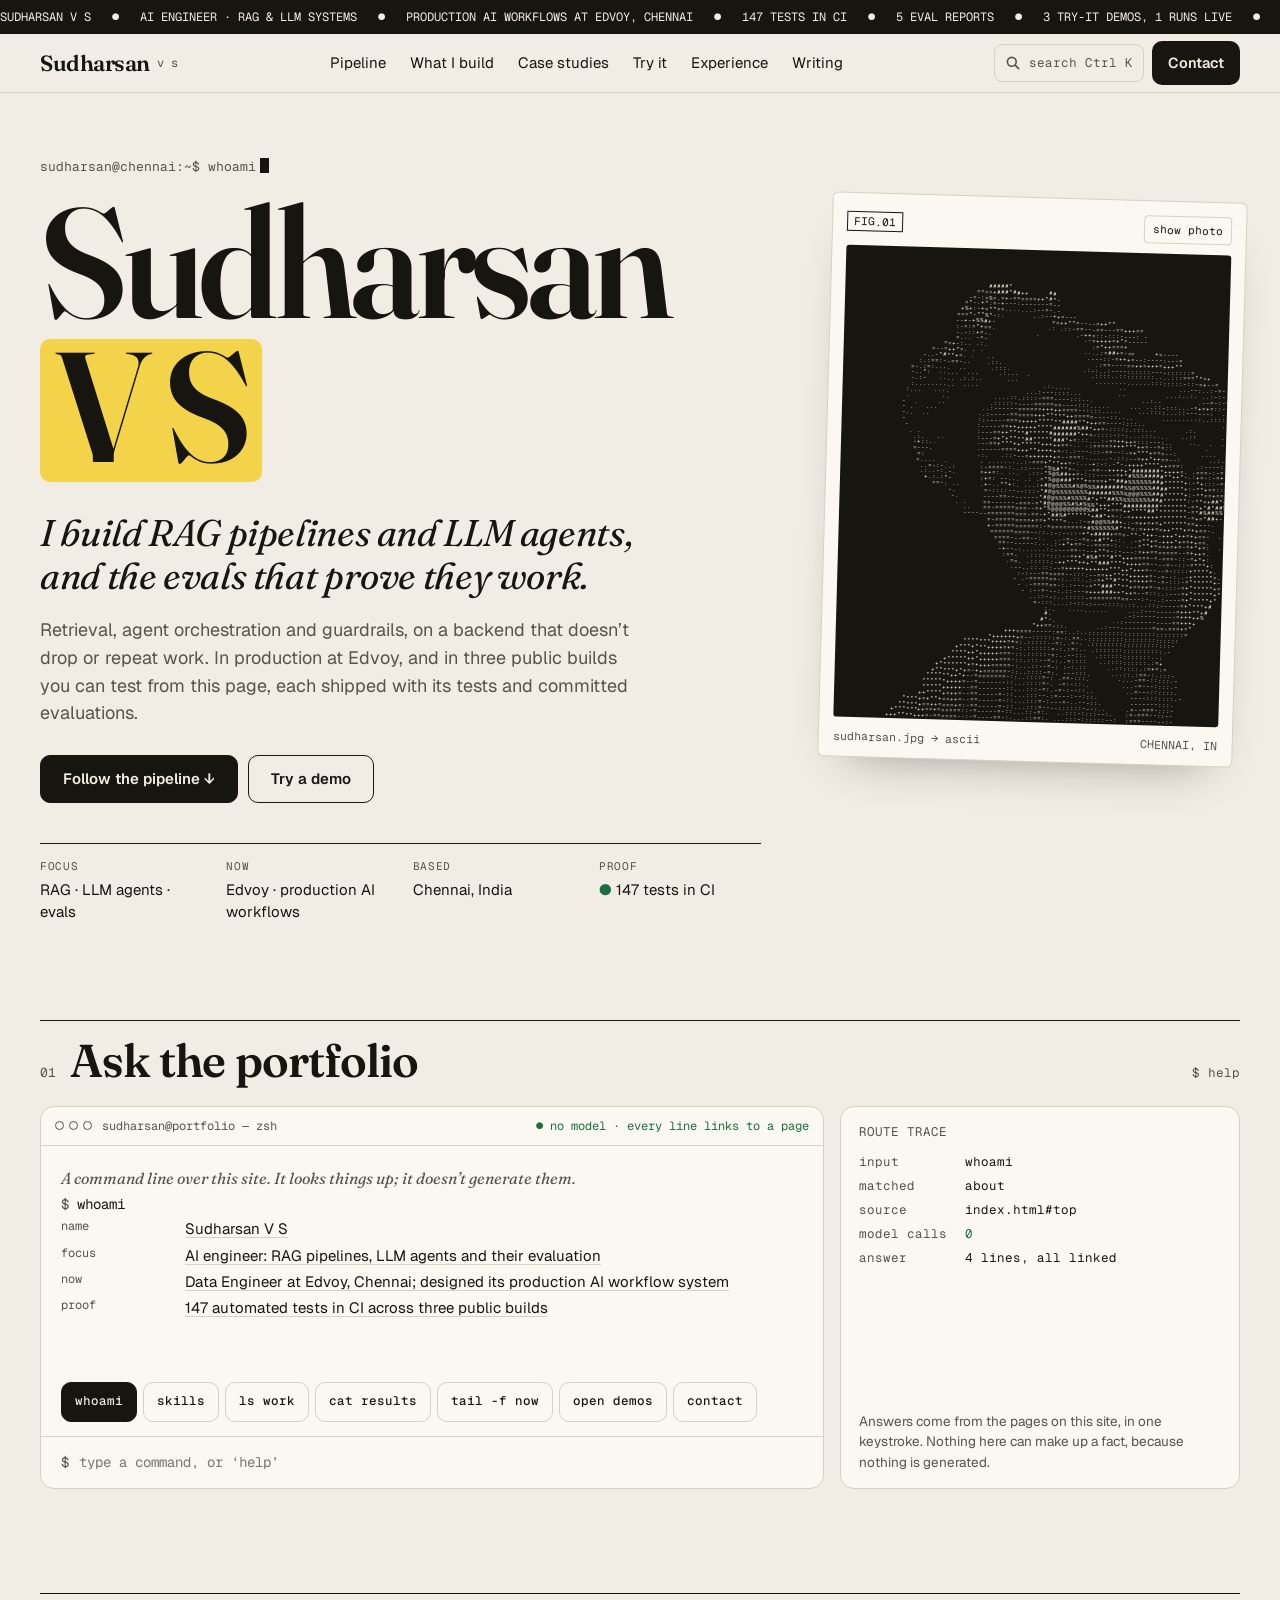
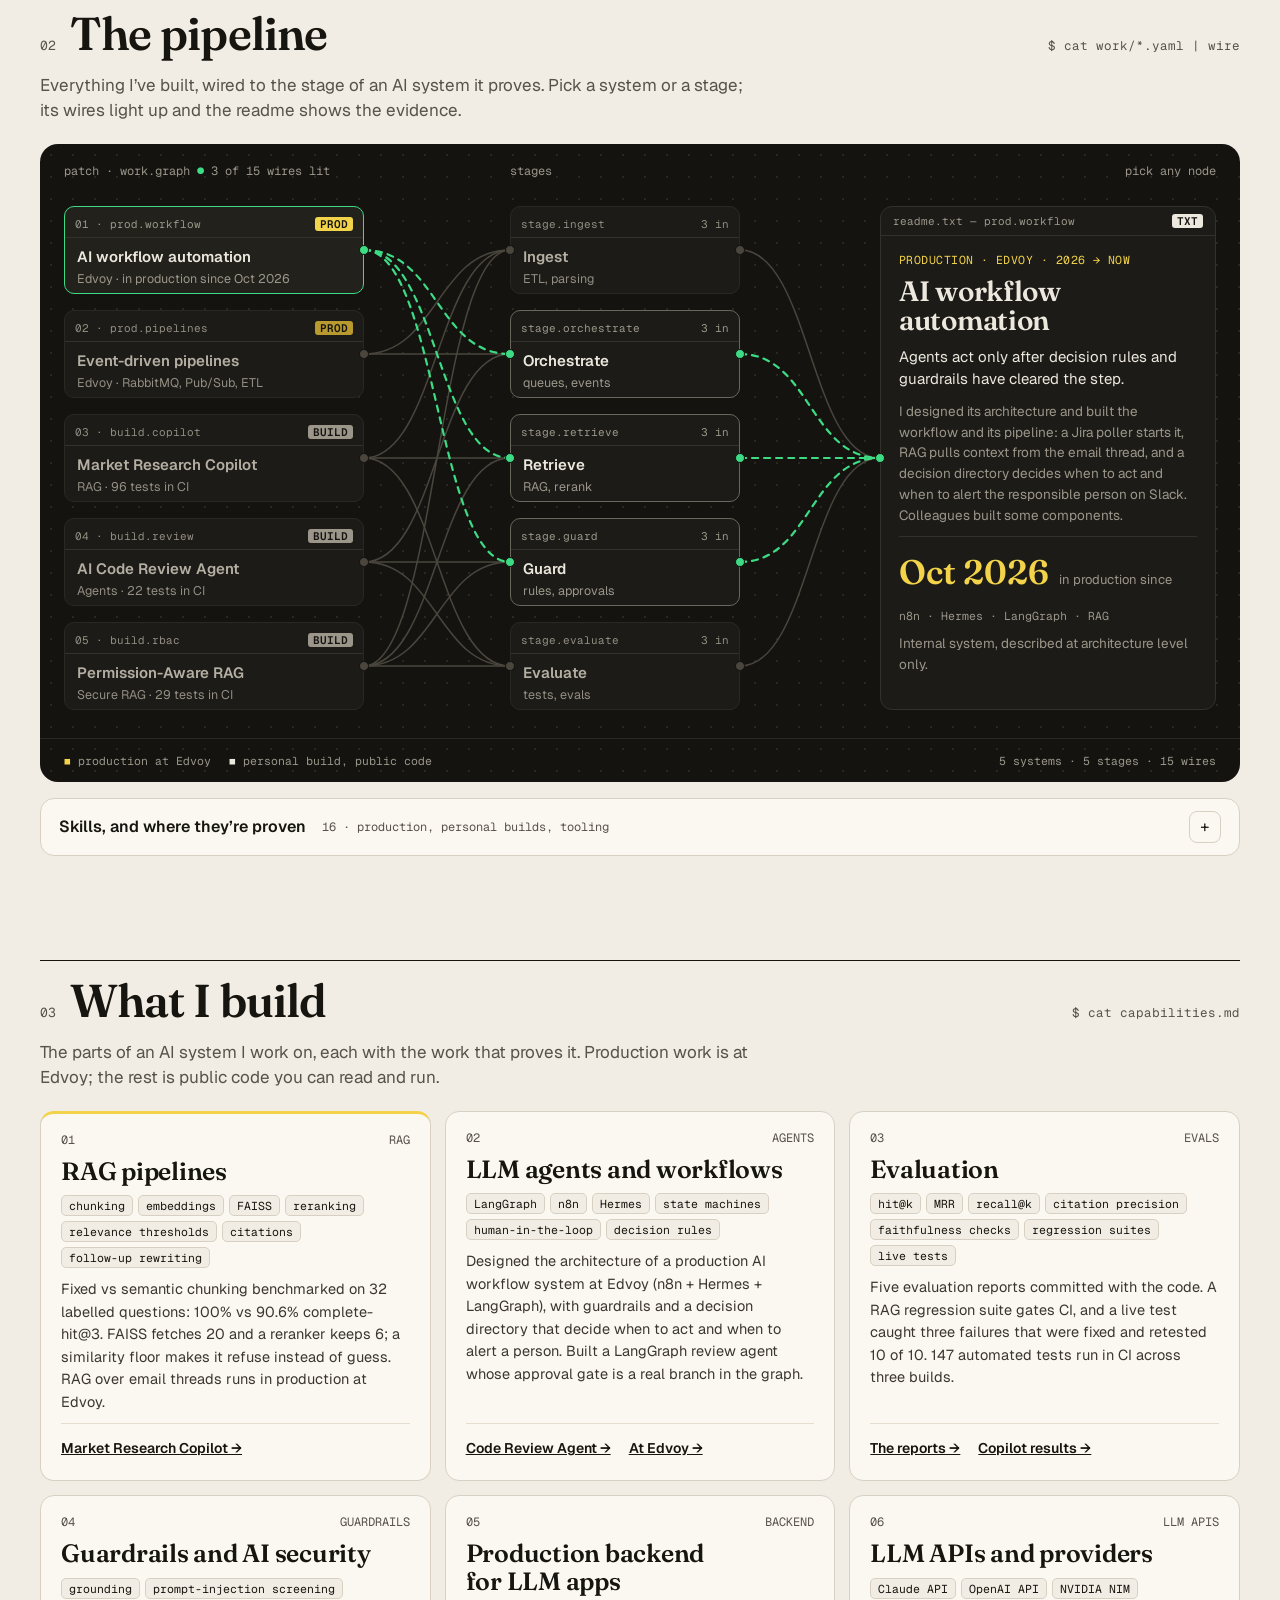
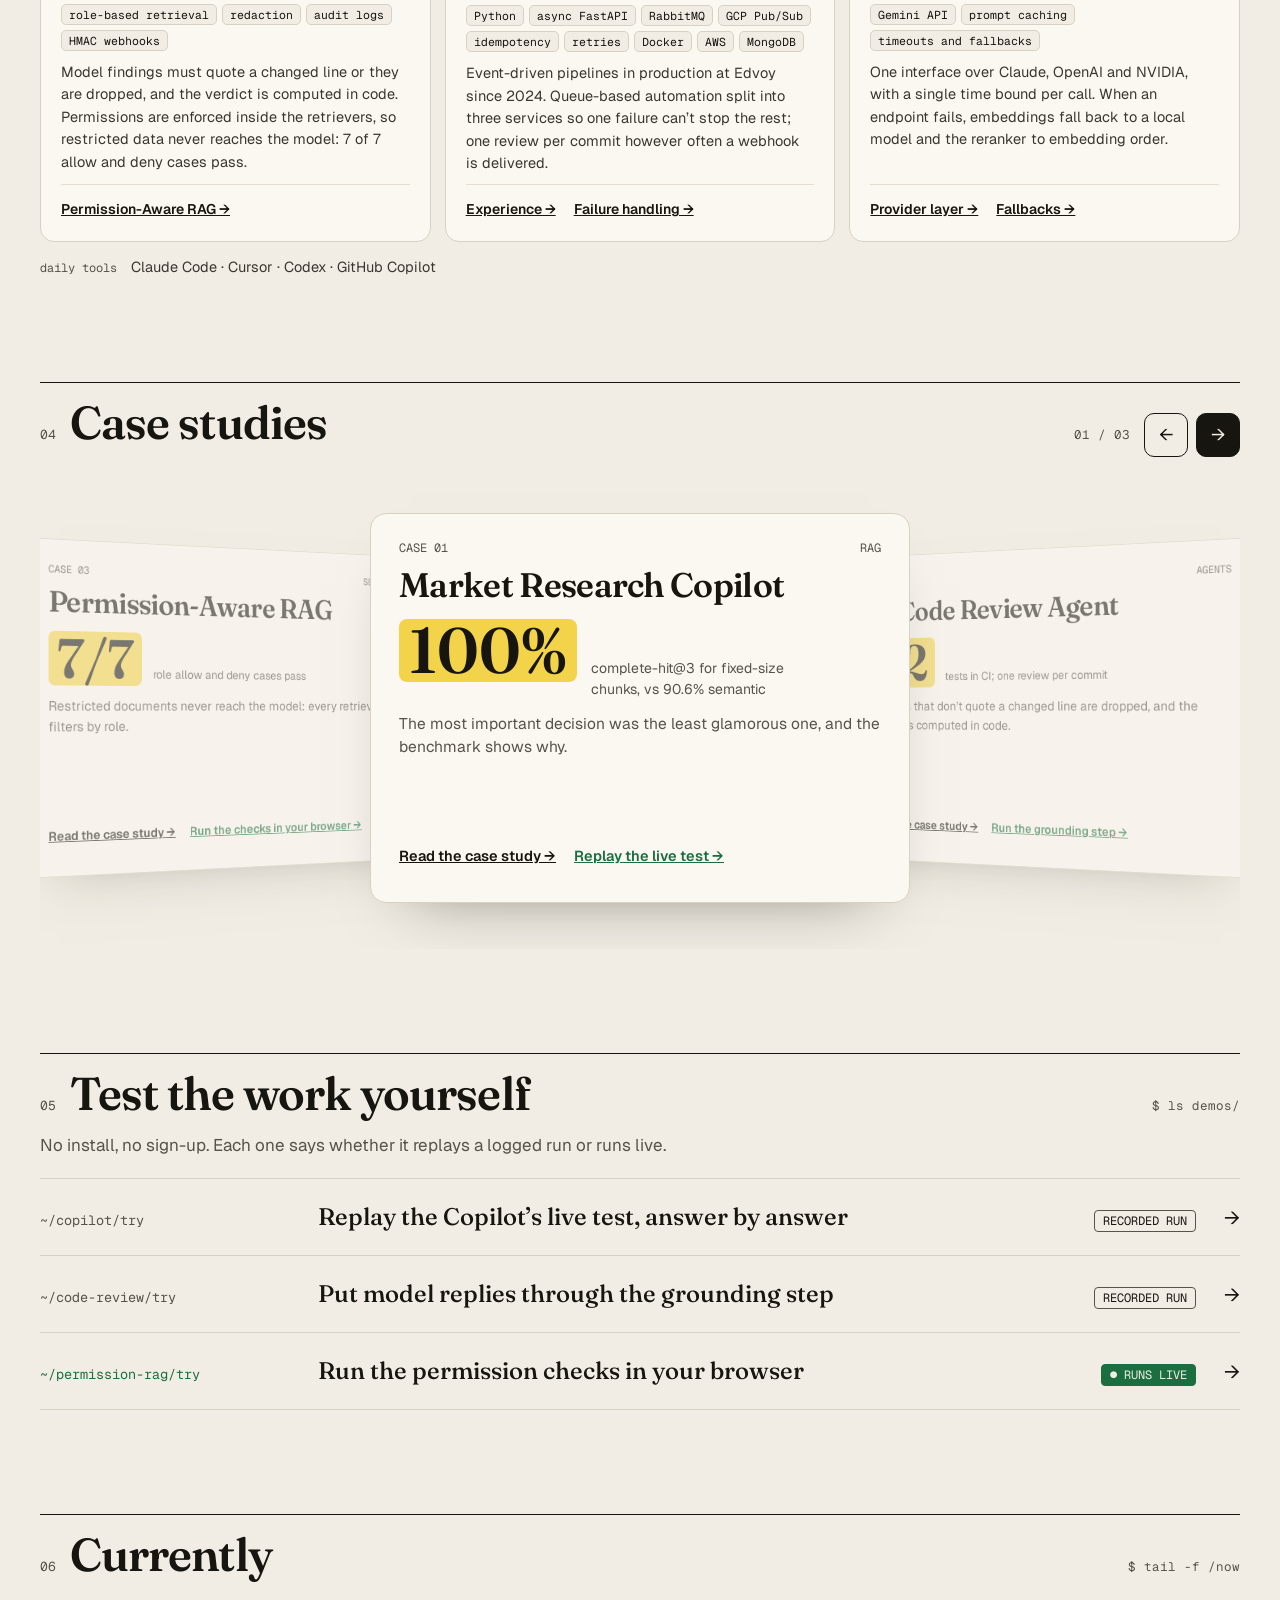
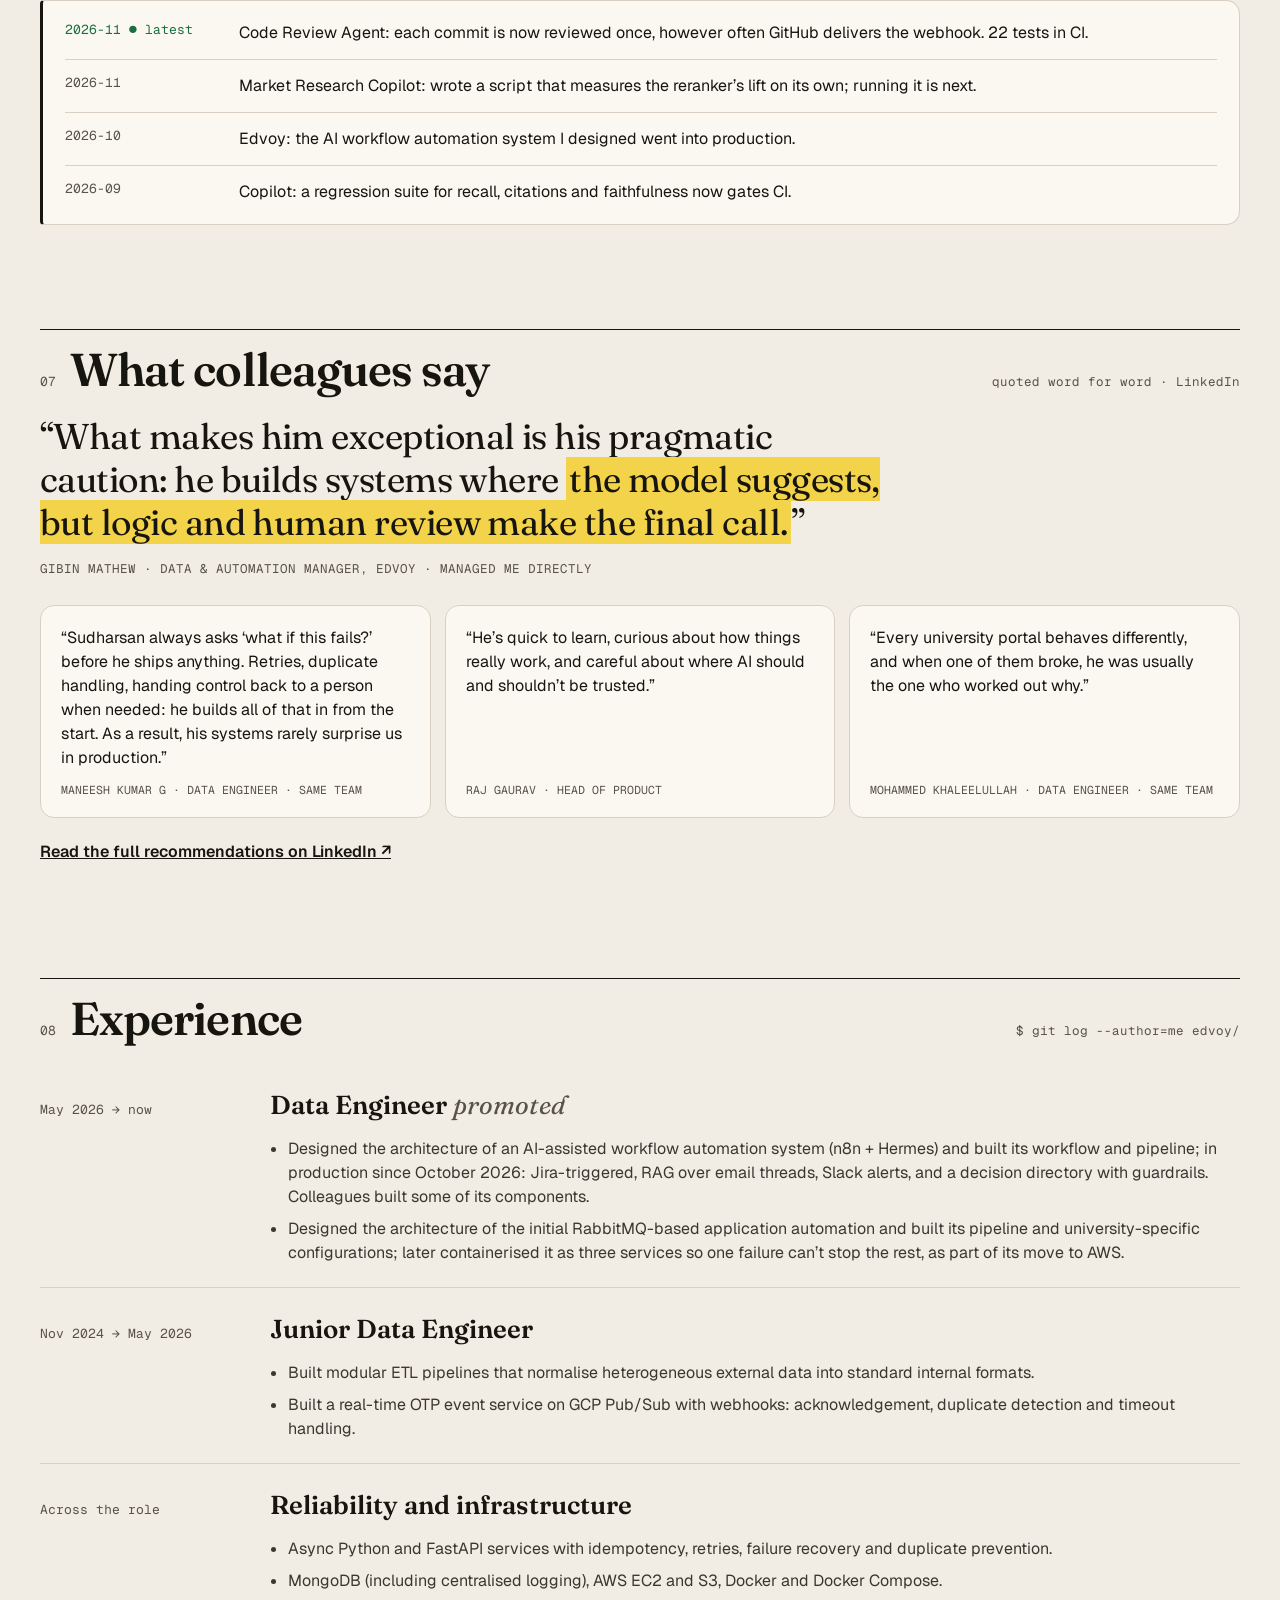
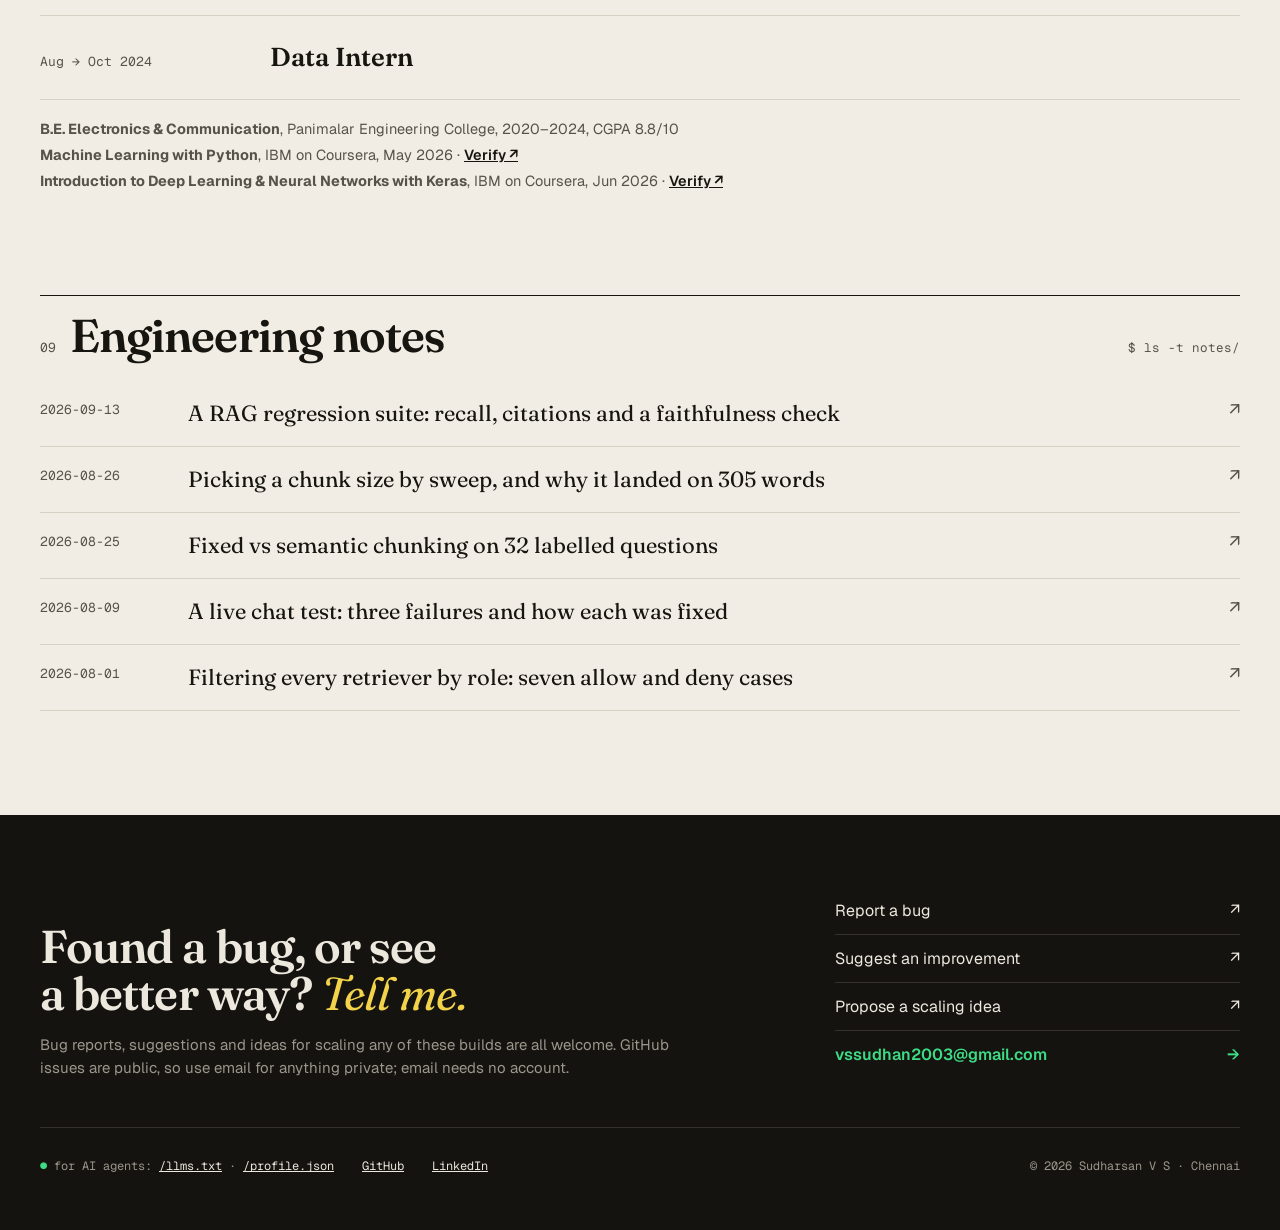
==== commit 96ceabde: "Keep the pipeline as the page's main thread Restore the original order (hero, Ask the portfolio, The" ====
--- a/index.html
+++ b/index.html
@@ -37,7 +37,7 @@
   <div class="wrap">
     <a class="brand" href="#top"><b>Sudharsan</b><small>v s</small></a>
     <nav class="nav only-wide" aria-label="Sections">
-      <a href="#build">What I build</a><a href="#pipeline">Pipeline</a><a href="#work">Case studies</a><a href="#try">Try it</a><a href="#experience">Experience</a><a href="#writing">Writing</a>
+      <a href="#pipeline">Pipeline</a><a href="#build">What I build</a><a href="#work">Case studies</a><a href="#try">Try it</a><a href="#experience">Experience</a><a href="#writing">Writing</a>
     </nav>
     <div class="acts">
       <button class="search" type="button" data-cmdk-open aria-label="Search the site"><svg viewBox="0 0 20 20" aria-hidden="true"><circle cx="8.5" cy="8.5" r="5.5"/><path d="M13 13l4 4"/></svg><span class="search-l">search</span><kbd>Ctrl K</kbd></button>
@@ -55,7 +55,7 @@
     <p class="hero-sub">I build RAG pipelines and LLM agents, and the evals that prove they work.</p>
     <p class="hero-lede">Retrieval, agent orchestration and guardrails, on a backend that doesn’t drop or repeat work. In production at Edvoy, and in three public builds you can test from this page, each shipped with its tests and committed evaluations.</p>
     <div class="ctas">
-      <a class="btn" href="#build">See what I build ↓</a>
+      <a class="btn" href="#pipeline">Follow the pipeline ↓</a>
       <a class="btn o" href="#try">Try a demo</a>
     </div>
     <dl class="meta">
@@ -153,58 +153,8 @@
   </figure>
 </section>
 
-<section id="build" class="sec" aria-labelledby="h-build">
-  <div class="sh"><span class="sh-n">01</span><h2 id="h-build">What I build</h2><span class="sh-cmd">$ cat capabilities.md</span></div>
-  <p class="intro">The parts of an AI system I work on, each with the work that proves it. Production work is at Edvoy; the rest is public code you can read and run.</p>
-  <ul class="cps">
-    <li class="cp">
-      <p class="cp-k"><span>01</span><span>RAG</span></p>
-      <h3>RAG pipelines</h3>
-      <p class="cp-chips"><span>chunking</span><span>embeddings</span><span>FAISS</span><span>reranking</span><span>relevance thresholds</span><span>citations</span><span>follow-up rewriting</span></p>
-      <p class="cp-ev">Fixed vs semantic chunking benchmarked on 32 labelled questions: 100% vs 90.6% complete-hit@3. FAISS fetches 20 and a reranker keeps 6; a similarity floor makes it refuse instead of guess. RAG over email threads runs in production at Edvoy.</p>
-      <p class="cp-a"><a href="copilot.html">Market Research Copilot →</a></p>
-    </li>
-    <li class="cp">
-      <p class="cp-k"><span>02</span><span>AGENTS</span></p>
-      <h3>LLM agents and workflows</h3>
-      <p class="cp-chips"><span>LangGraph</span><span>n8n</span><span>Hermes</span><span>state machines</span><span>human-in-the-loop</span><span>decision rules</span></p>
-      <p class="cp-ev">Designed the architecture of a production AI workflow system at Edvoy (n8n + Hermes + LangGraph), with guardrails and a decision directory that decide when to act and when to alert a person. Built a LangGraph review agent whose approval gate is a real branch in the graph.</p>
-      <p class="cp-a"><a href="review.html">Code Review Agent →</a><a href="#experience">At Edvoy →</a></p>
-    </li>
-    <li class="cp">
-      <p class="cp-k"><span>03</span><span>EVALS</span></p>
-      <h3>Evaluation</h3>
-      <p class="cp-chips"><span>hit@k</span><span>MRR</span><span>recall@k</span><span>citation precision</span><span>faithfulness checks</span><span>regression suites</span><span>live tests</span></p>
-      <p class="cp-ev">Five evaluation reports committed with the code. A RAG regression suite gates CI, and a live test caught three failures that were fixed and retested 10 of 10. 147 automated tests run in CI across three builds.</p>
-      <p class="cp-a"><a href="#writing">The reports →</a><a href="copilot.html#evaluation">Copilot results →</a></p>
-    </li>
-    <li class="cp">
-      <p class="cp-k"><span>04</span><span>GUARDRAILS</span></p>
-      <h3>Guardrails and AI security</h3>
-      <p class="cp-chips"><span>grounding</span><span>prompt-injection screening</span><span>role-based retrieval</span><span>redaction</span><span>audit logs</span><span>HMAC webhooks</span></p>
-      <p class="cp-ev">Model findings must quote a changed line or they are dropped, and the verdict is computed in code. Permissions are enforced inside the retrievers, so restricted data never reaches the model: 7 of 7 allow and deny cases pass.</p>
-      <p class="cp-a"><a href="rbac.html">Permission-Aware RAG →</a></p>
-    </li>
-    <li class="cp">
-      <p class="cp-k"><span>05</span><span>BACKEND</span></p>
-      <h3>Production backend for LLM apps</h3>
-      <p class="cp-chips"><span>Python</span><span>async FastAPI</span><span>RabbitMQ</span><span>GCP Pub/Sub</span><span>idempotency</span><span>retries</span><span>Docker</span><span>AWS</span><span>MongoDB</span></p>
-      <p class="cp-ev">Event-driven pipelines in production at Edvoy since 2024. Queue-based automation split into three services so one failure can’t stop the rest; one review per commit however often a webhook is delivered.</p>
-      <p class="cp-a"><a href="#experience">Experience →</a><a href="review.html#failures">Failure handling →</a></p>
-    </li>
-    <li class="cp">
-      <p class="cp-k"><span>06</span><span>LLM APIS</span></p>
-      <h3>LLM APIs and providers</h3>
-      <p class="cp-chips"><span>Claude API</span><span>OpenAI API</span><span>NVIDIA NIM</span><span>Gemini API</span><span>prompt caching</span><span>timeouts and fallbacks</span></p>
-      <p class="cp-ev">One interface over Claude, OpenAI and NVIDIA, with a single time bound per call. When an endpoint fails, embeddings fall back to a local model and the reranker to embedding order.</p>
-      <p class="cp-a"><a href="review.html#architecture">Provider layer →</a><a href="copilot.html#failures">Fallbacks →</a></p>
-    </li>
-  </ul>
-  <p class="cp-tools"><span>daily tools</span> Claude Code · Cursor · Codex · GitHub Copilot</p>
-</section>
-
 <section id="ask" class="sec" aria-labelledby="h-ask" data-ask>
-  <div class="sh"><span class="sh-n">02</span><h2 id="h-ask">Ask the portfolio</h2><span class="sh-cmd">$ help</span></div>
+  <div class="sh"><span class="sh-n">01</span><h2 id="h-ask">Ask the portfolio</h2><span class="sh-cmd">$ help</span></div>
   <div class="ask">
     <div class="term">
       <div class="term-bar"><span class="dots" aria-hidden="true"><i></i><i></i><i></i></span><span>sudharsan@portfolio — zsh</span><span class="term-ok">● no model · every line links to a page</span></div>
@@ -225,7 +175,7 @@
 </section>
 
 <section id="pipeline" class="sec" aria-labelledby="h-pipe" data-pipeline>
-  <div class="sh"><span class="sh-n">03</span><h2 id="h-pipe">The pipeline</h2><span class="sh-cmd">$ cat work/*.yaml | wire</span></div>
+  <div class="sh"><span class="sh-n">02</span><h2 id="h-pipe">The pipeline</h2><span class="sh-cmd">$ cat work/*.yaml | wire</span></div>
   <p class="intro">Everything I’ve built, wired to the stage of an AI system it proves. Pick a system or a stage; its wires light up and the readme shows the evidence.</p>
   <div class="board wb only-wide js-only" data-board></div>
   <div class="only-narrow js-only" data-pm></div>
@@ -240,6 +190,56 @@
     <summary><span>Skills, and where they’re proven</span><span class="sk-n">16 · production, personal builds, tooling</span><span class="sign" aria-hidden="true"></span></summary>
     <div class="tw"><table><thead><tr><th>Skill</th><th>Proven in</th><th>Tier</th></tr></thead><tbody><tr><td>RabbitMQ, distributed task orchestration</td><td><a href="#experience">Edvoy</a></td><td><span class="pill prod">Production</span></td></tr><tr><td>n8n, Hermes, LangGraph agent workflows</td><td><a href="#experience">Edvoy automation platform</a>, <a href="review.html">Code Review Agent</a></td><td><span class="pill prod">Production</span></td></tr><tr><td>RAG over email threads</td><td><a href="#experience">Edvoy automation platform</a></td><td><span class="pill prod">Production</span></td></tr><tr><td>Slack and Jira integrations</td><td><a href="#experience">Edvoy automation platform</a></td><td><span class="pill prod">Production</span></td></tr><tr><td>GCP Pub/Sub, webhooks, event-driven design</td><td><a href="#experience">Edvoy</a></td><td><span class="pill prod">Production</span></td></tr><tr><td>ETL pipelines, data normalisation</td><td><a href="#experience">Edvoy</a></td><td><span class="pill prod">Production</span></td></tr><tr><td>Idempotency, retries, failure recovery</td><td><a href="#experience">Edvoy</a>, <a href="review.html">Code Review Agent</a></td><td><span class="pill prod">Production</span></td></tr><tr><td>Python, async FastAPI</td><td><a href="#experience">Edvoy</a> and every build</td><td><span class="pill prod">Production</span></td></tr><tr><td>MongoDB, AWS EC2/S3, Docker</td><td><a href="#experience">Edvoy</a></td><td><span class="pill prod">Production</span></td></tr><tr><td>Two-stage retrieval: FAISS + NIM reranking</td><td><a href="copilot.html">Market Research Copilot</a></td><td><span class="pill build">Personal build</span></td></tr><tr><td>Chunking benchmarks, retrieval eval (hit@k, MRR)</td><td><a href="copilot.html#evaluation">Market Research Copilot</a></td><td><span class="pill build">Personal build</span></td></tr><tr><td>NVIDIA NIM embeddings, SQLAlchemy</td><td><a href="copilot.html">Market Research Copilot</a></td><td><span class="pill build">Personal build</span></td></tr><tr><td>Role-filtered retrieval, JWT, audit logs</td><td><a href="rbac.html">Permission-Aware RAG</a></td><td><span class="pill build">Personal build</span></td></tr><tr><td>HMAC webhook verification, human approval gates</td><td><a href="review.html">Code Review Agent</a></td><td><span class="pill build">Personal build</span></td></tr><tr><td>GitHub API, Claude and OpenAI APIs</td><td><a href="review.html">Code Review Agent</a></td><td><span class="pill build">Personal build</span></td></tr><tr><td>Claude Code, Cursor, Codex, GitHub Copilot</td><td>Daily work</td><td><span class="pill tool">Tooling</span></td></tr></tbody></table></div>
   </details>
+</section>
+
+<section id="build" class="sec" aria-labelledby="h-build">
+  <div class="sh"><span class="sh-n">03</span><h2 id="h-build">What I build</h2><span class="sh-cmd">$ cat capabilities.md</span></div>
+  <p class="intro">The parts of an AI system I work on, each with the work that proves it. Production work is at Edvoy; the rest is public code you can read and run.</p>
+  <ul class="cps">
+    <li class="cp">
+      <p class="cp-k"><span>01</span><span>RAG</span></p>
+      <h3>RAG pipelines</h3>
+      <p class="cp-chips"><span>chunking</span><span>embeddings</span><span>FAISS</span><span>reranking</span><span>relevance thresholds</span><span>citations</span><span>follow-up rewriting</span></p>
+      <p class="cp-ev">Fixed vs semantic chunking benchmarked on 32 labelled questions: 100% vs 90.6% complete-hit@3. FAISS fetches 20 and a reranker keeps 6; a similarity floor makes it refuse instead of guess. RAG over email threads runs in production at Edvoy.</p>
+      <p class="cp-a"><a href="copilot.html">Market Research Copilot →</a></p>
+    </li>
+    <li class="cp">
+      <p class="cp-k"><span>02</span><span>AGENTS</span></p>
+      <h3>LLM agents and workflows</h3>
+      <p class="cp-chips"><span>LangGraph</span><span>n8n</span><span>Hermes</span><span>state machines</span><span>human-in-the-loop</span><span>decision rules</span></p>
+      <p class="cp-ev">Designed the architecture of a production AI workflow system at Edvoy (n8n + Hermes + LangGraph), with guardrails and a decision directory that decide when to act and when to alert a person. Built a LangGraph review agent whose approval gate is a real branch in the graph.</p>
+      <p class="cp-a"><a href="review.html">Code Review Agent →</a><a href="#experience">At Edvoy →</a></p>
+    </li>
+    <li class="cp">
+      <p class="cp-k"><span>03</span><span>EVALS</span></p>
+      <h3>Evaluation</h3>
+      <p class="cp-chips"><span>hit@k</span><span>MRR</span><span>recall@k</span><span>citation precision</span><span>faithfulness checks</span><span>regression suites</span><span>live tests</span></p>
+      <p class="cp-ev">Five evaluation reports committed with the code. A RAG regression suite gates CI, and a live test caught three failures that were fixed and retested 10 of 10. 147 automated tests run in CI across three builds.</p>
+      <p class="cp-a"><a href="#writing">The reports →</a><a href="copilot.html#evaluation">Copilot results →</a></p>
+    </li>
+    <li class="cp">
+      <p class="cp-k"><span>04</span><span>GUARDRAILS</span></p>
+      <h3>Guardrails and AI security</h3>
+      <p class="cp-chips"><span>grounding</span><span>prompt-injection screening</span><span>role-based retrieval</span><span>redaction</span><span>audit logs</span><span>HMAC webhooks</span></p>
+      <p class="cp-ev">Model findings must quote a changed line or they are dropped, and the verdict is computed in code. Permissions are enforced inside the retrievers, so restricted data never reaches the model: 7 of 7 allow and deny cases pass.</p>
+      <p class="cp-a"><a href="rbac.html">Permission-Aware RAG →</a></p>
+    </li>
+    <li class="cp">
+      <p class="cp-k"><span>05</span><span>BACKEND</span></p>
+      <h3>Production backend for LLM apps</h3>
+      <p class="cp-chips"><span>Python</span><span>async FastAPI</span><span>RabbitMQ</span><span>GCP Pub/Sub</span><span>idempotency</span><span>retries</span><span>Docker</span><span>AWS</span><span>MongoDB</span></p>
+      <p class="cp-ev">Event-driven pipelines in production at Edvoy since 2024. Queue-based automation split into three services so one failure can’t stop the rest; one review per commit however often a webhook is delivered.</p>
+      <p class="cp-a"><a href="#experience">Experience →</a><a href="review.html#failures">Failure handling →</a></p>
+    </li>
+    <li class="cp">
+      <p class="cp-k"><span>06</span><span>LLM APIS</span></p>
+      <h3>LLM APIs and providers</h3>
+      <p class="cp-chips"><span>Claude API</span><span>OpenAI API</span><span>NVIDIA NIM</span><span>Gemini API</span><span>prompt caching</span><span>timeouts and fallbacks</span></p>
+      <p class="cp-ev">One interface over Claude, OpenAI and NVIDIA, with a single time bound per call. When an endpoint fails, embeddings fall back to a local model and the reranker to embedding order.</p>
+      <p class="cp-a"><a href="review.html#architecture">Provider layer →</a><a href="copilot.html#failures">Fallbacks →</a></p>
+    </li>
+  </ul>
+  <p class="cp-tools"><span>daily tools</span> Claude Code · Cursor · Codex · GitHub Copilot</p>
 </section>
 
 <section id="work" class="sec" aria-labelledby="h-work" data-carousel>
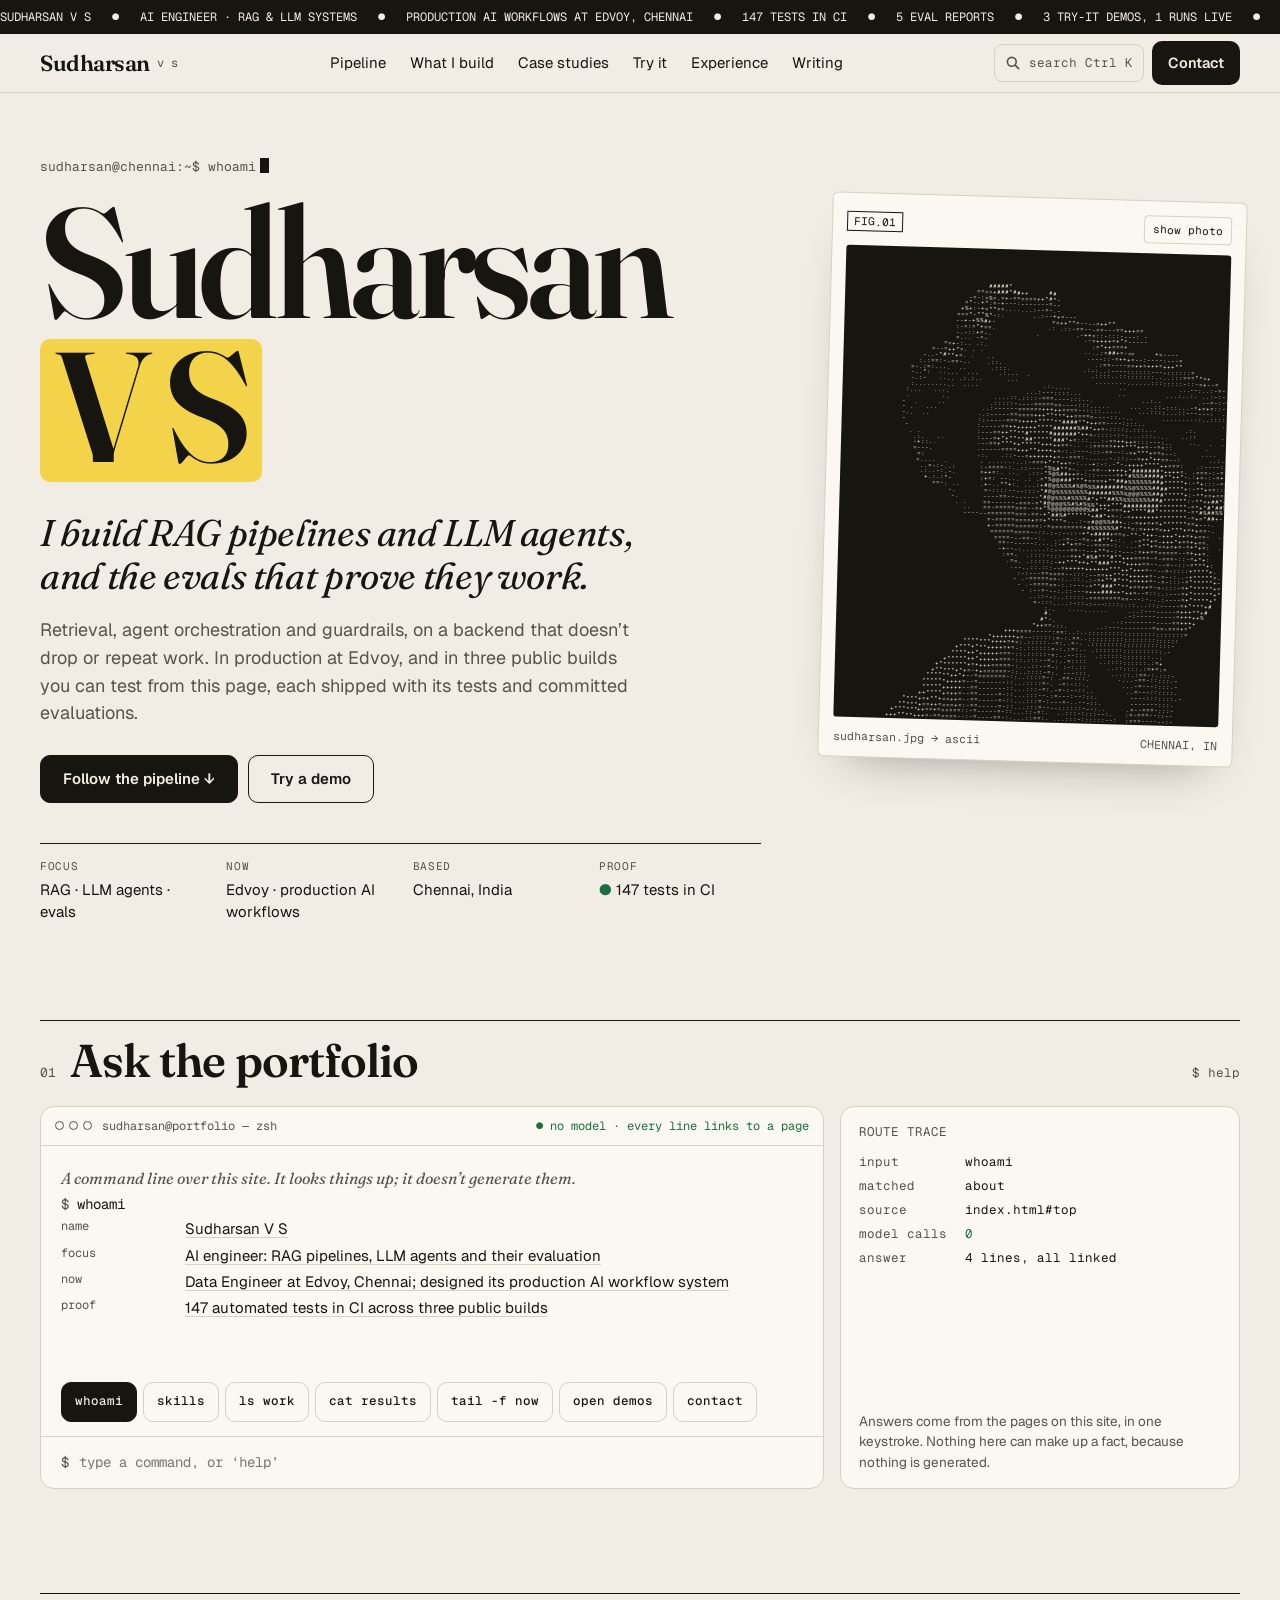
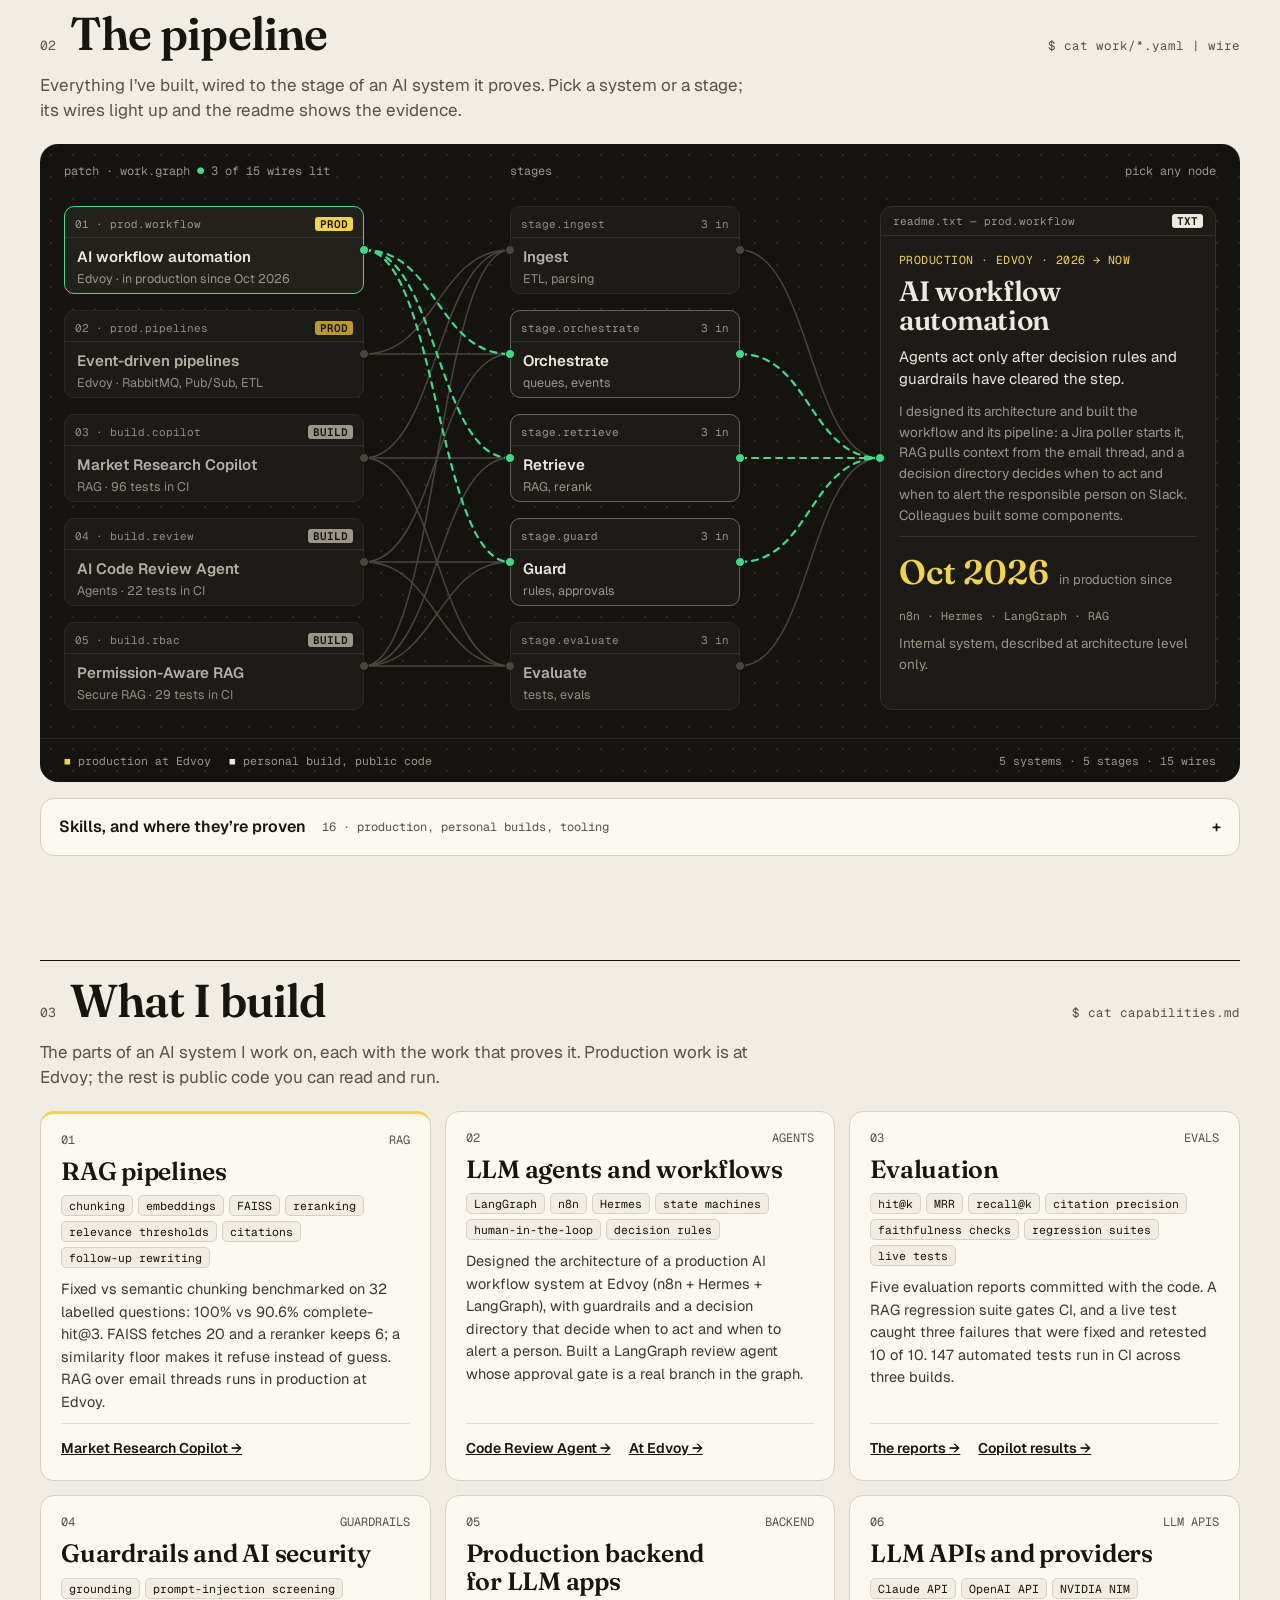
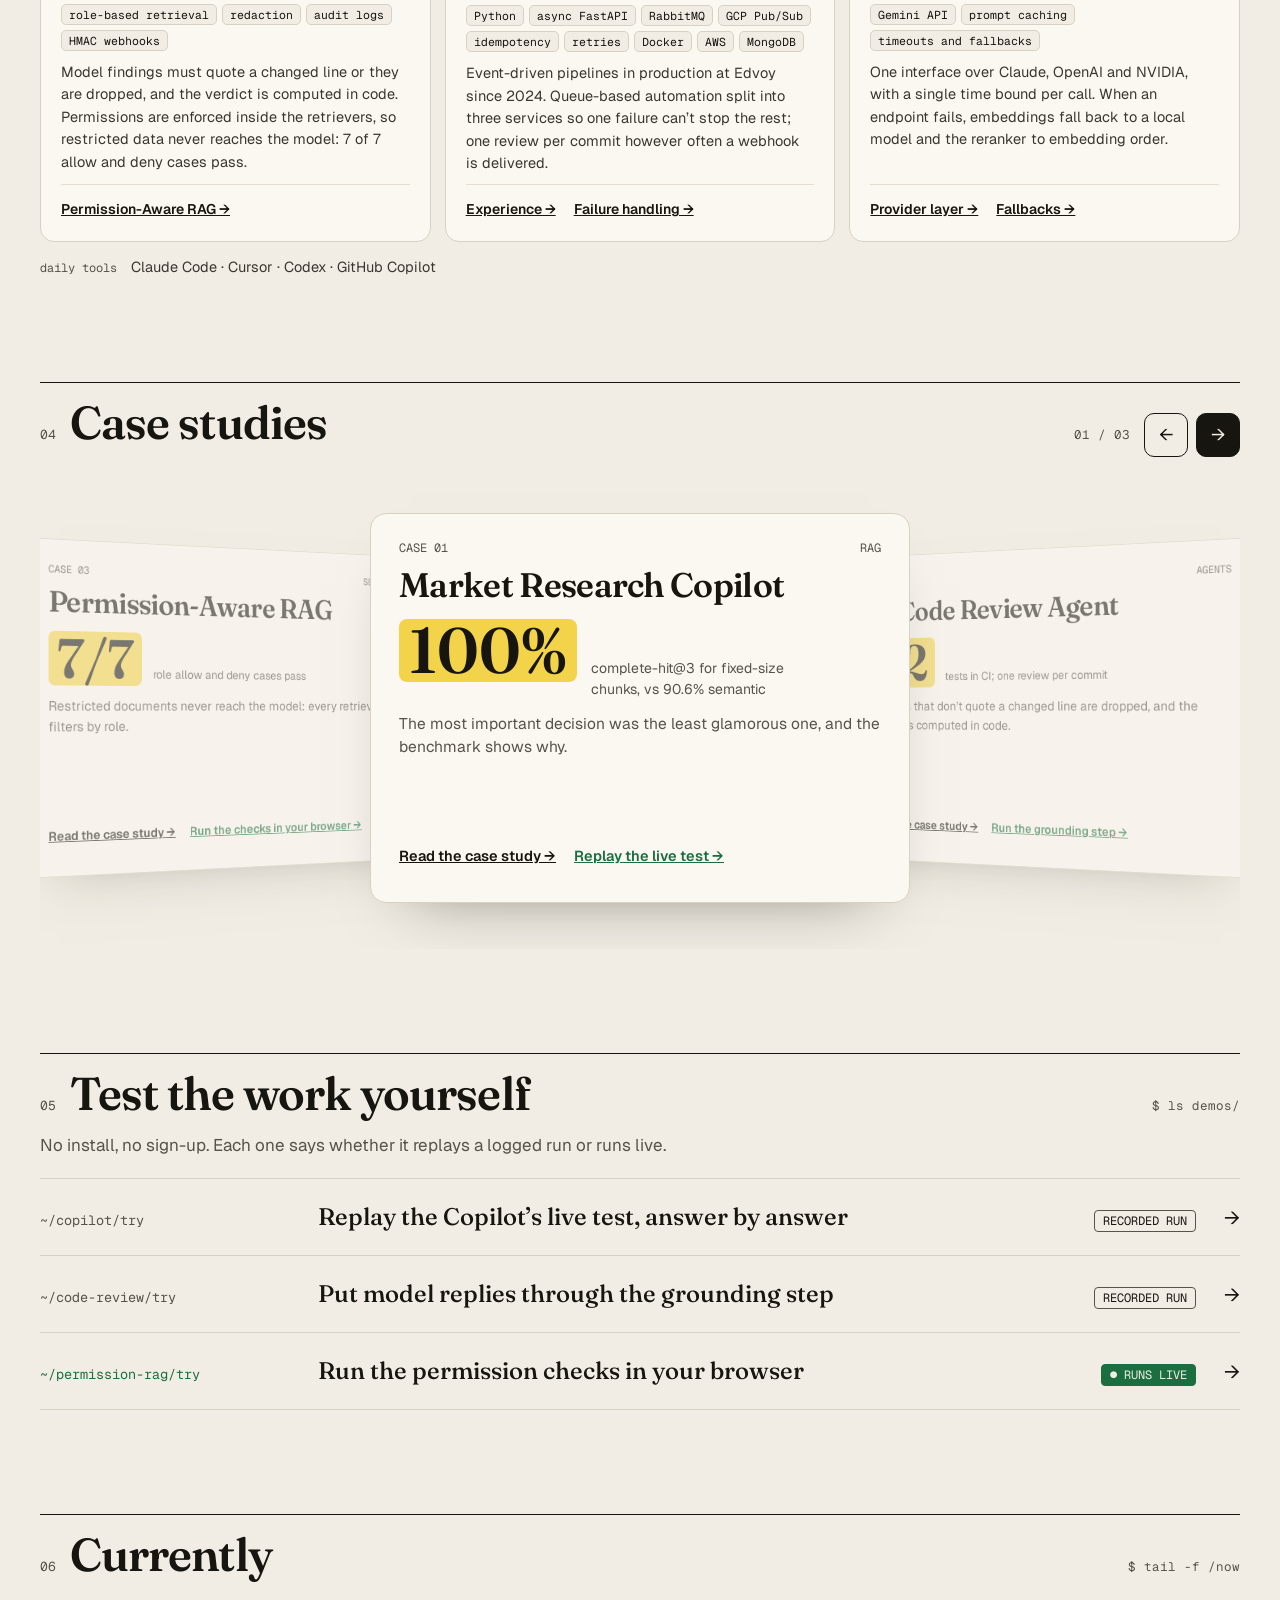
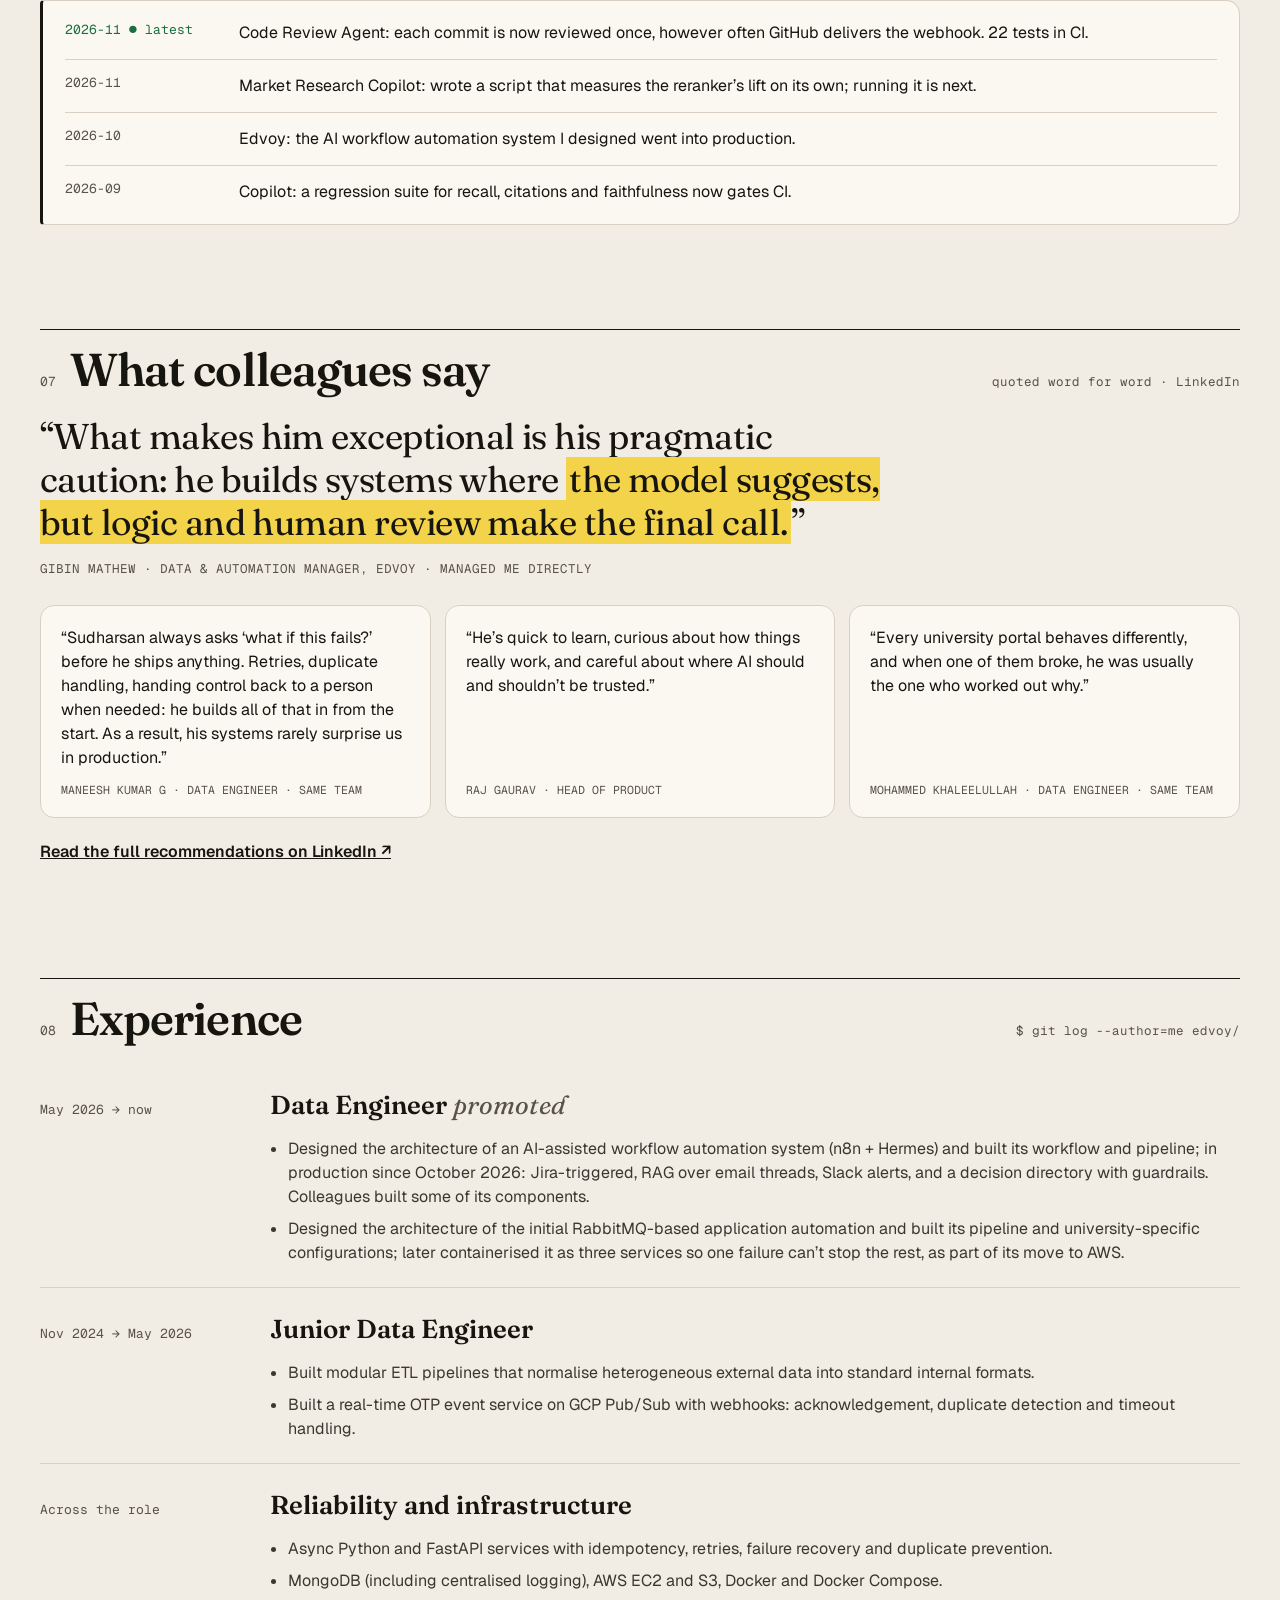
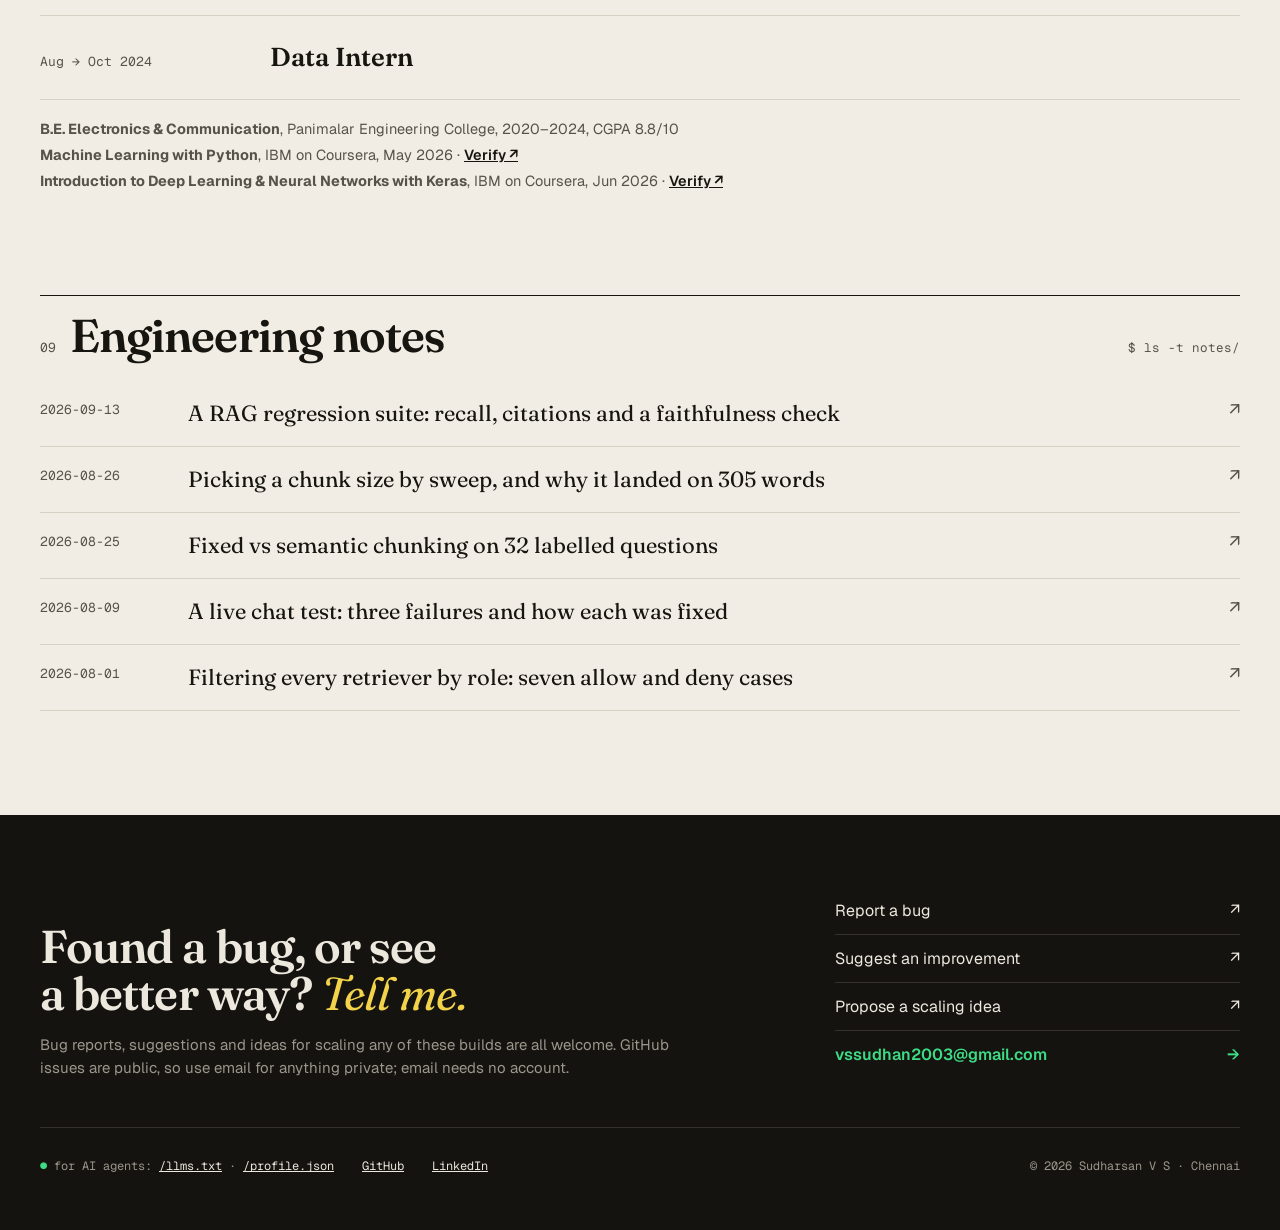
==== commit 50fee64d: "Show the same wired pipeline board on phones and tablets Phones now get the laptop's flow instead of" ====
--- a/index.html
+++ b/index.html
@@ -177,8 +177,7 @@
 <section id="pipeline" class="sec" aria-labelledby="h-pipe" data-pipeline>
   <div class="sh"><span class="sh-n">02</span><h2 id="h-pipe">The pipeline</h2><span class="sh-cmd">$ cat work/*.yaml | wire</span></div>
   <p class="intro">Everything I’ve built, wired to the stage of an AI system it proves. Pick a system or a stage; its wires light up and the readme shows the evidence.</p>
-  <div class="board wb only-wide js-only" data-board></div>
-  <div class="only-narrow js-only" data-pm></div>
+  <div class="board wb js-only" data-board></div>
   <ul class="pipe-fallback">
     <li><b>AI workflow automation</b> (Edvoy, in production since Oct 2026): orchestration, retrieval and guardrails. Internal system, described at architecture level only.</li>
     <li><b>Event-driven pipelines</b> (Edvoy): RabbitMQ, GCP Pub/Sub and ETL; ingestion and orchestration.</li>
--- a/pw.css
+++ b/pw.css
@@ -270,40 +270,29 @@
 .wb-foot .r { margin-left: auto; }
 .sq-y { color: var(--marker); } .sq-w { color: var(--board-text); } .sq-g { color: var(--signal); }
 
-/* ---------- 02 pipeline: phone rail ---------- */
-.pm-chips { margin: 0 calc(var(--gutter) * -1) 12px; padding: 0 var(--gutter) 2px; }
-.pm-chips .chip { border-radius: 999px; }
-.pm { position: relative; border-radius: 18px; padding: 14px 12px 12px 36px; background-size: 18px 18px; }
-.pm-rail { position: absolute; left: 17px; top: 22px; bottom: 54px; width: 2px; background: var(--node-bd); }
-.pm-head { margin: 0 0 12px; font: 11px var(--mono); color: var(--board-muted); }
-.pm-line { margin: -4px 0 12px; font-size: 14px; line-height: 1.45; }
-.pm-list { display: flex; flex-direction: column; gap: 10px; }
-.pm-item { position: relative; }
-.pm-item.dim .pm-card { border-color: #2A2822; }
-.pm-item.dim .pm-name { color: #938D82; }
-.pm-item.dim .tag { background: #9C968A; }
-.pm-item.dim .tag.prod { background: #B89A2E; }
-.pm-port { position: absolute; left: -24px; top: 26px; width: 11px; height: 11px; border-radius: 50%; background: var(--wire); border: 2px solid var(--board); }
-.pm-stub { position: absolute; left: -14px; top: 31px; width: 14px; height: 2px; background: var(--wire); }
-.pm-item.on .pm-port, .pm-item.on .pm-stub { background: var(--signal); }
-.pm-card { background: var(--node); border: 1px solid var(--node-bd); border-radius: 12px; overflow: hidden; }
-.pm-item.open .pm-card { border-color: var(--signal); background: var(--node-hi); }
-.pm-btn { width: 100%; display: block; padding: 0; text-align: left; background: transparent; border: 0; color: var(--board-text); cursor: pointer; }
-.pm-btn .node-h { padding: 7px 10px; font-size: 10.5px; }
-.pm-row { display: flex; align-items: center; gap: 10px; padding: 10px 12px 12px; }
-.pm-row > span:first-child { flex: 1; min-width: 0; }
-.pm-name { display: block; font-size: 16px; font-weight: 600; line-height: 1.3; }
-.badges { display: flex; gap: 4px; margin-top: 7px; }
-.badges i { width: 24px; height: 22px; display: inline-flex; align-items: center; justify-content: center; font: normal 10.5px var(--mono); border-radius: 4px; border: 1px solid var(--node-bd); color: #6B665B; }
-.badges i.y { border-color: var(--signal); color: var(--signal); }
-.sign { flex: none; width: 32px; height: 32px; border-radius: 8px; border: 1px solid var(--node-bd); display: inline-flex; align-items: center; justify-content: center; font: 16px var(--mono); }
-.pm-proof { margin: 0; padding: 0 12px 12px; font-size: 13.5px; line-height: 1.5; }
-.pm-proof span { color: var(--signal); font: 11px var(--mono); }
-.pm-body { border-top: 1px solid var(--node-bd); padding: 12px; display: flex; flex-direction: column; gap: 8px; }
-.pm-body p { margin: 0; }
-.pm-body .rd-metric b { font-size: 30px; }
-.pm-body .rd-links a { min-height: 44px; }
-.pm-foot { margin: 12px 0 0; display: flex; flex-wrap: wrap; gap: 4px 14px; font: 10.5px var(--mono); color: var(--board-muted); }
+/* ---------- 02 pipeline: the same board on phones and tablets ---------- */
+@media (max-width: 999px) {
+  .wb { grid-template-columns: minmax(0, 1fr) clamp(30px, 9vw, 90px) minmax(0, .92fr) 22px; padding: 14px 10px 0; border-radius: 16px; background-size: 18px 18px; }
+  .wb-k { margin-bottom: 14px; font-size: 11px; }
+  .wb-k.c1 { grid-column: 1 / -1; }
+  .wb-k.c3, .wb-k.c5 { display: none; }
+  .wb-col { gap: 10px; }
+  .wb-col.c5 { grid-column: 1 / -1; grid-row: 3; margin-top: 30px; }
+  .node { height: 76px; }
+  .node-h { padding: 5px 8px; font-size: 10px; }
+  .nh-code, .nh-pre { display: none; }
+  .node-t { padding: 6px 9px 0; font-size: 13.5px; line-height: 1.25; white-space: normal; display: -webkit-box; -webkit-line-clamp: 2; -webkit-box-orient: vertical; }
+  .wb-col.c1 .node-s { display: none; }
+  .wb-col.c3 .node-s { padding: 1px 9px 0; font-size: 11.5px; }
+  .port { top: calc(50% - 5px); }
+  .readme { height: auto; }
+  .readme .port.l { top: -6px; left: auto; right: 6px; }
+  .readme-b { overflow: visible; padding: 14px 14px 16px; }
+  .rd-title { font-size: 24px; }
+  .rd-links a { min-height: 44px; }
+  .wb-foot { grid-row: 4; margin: 18px -10px 0; padding: 8px 12px; gap: 4px 14px; font-size: 10.5px; }
+  .wb-foot .r { margin-left: 0; }
+}
 .pipe-fallback { margin: 0; padding: 0; list-style: none; border-top: 1px solid var(--rule); }
 .pipe-fallback li { padding: 12px 0; border-bottom: 1px solid var(--rule); }
 
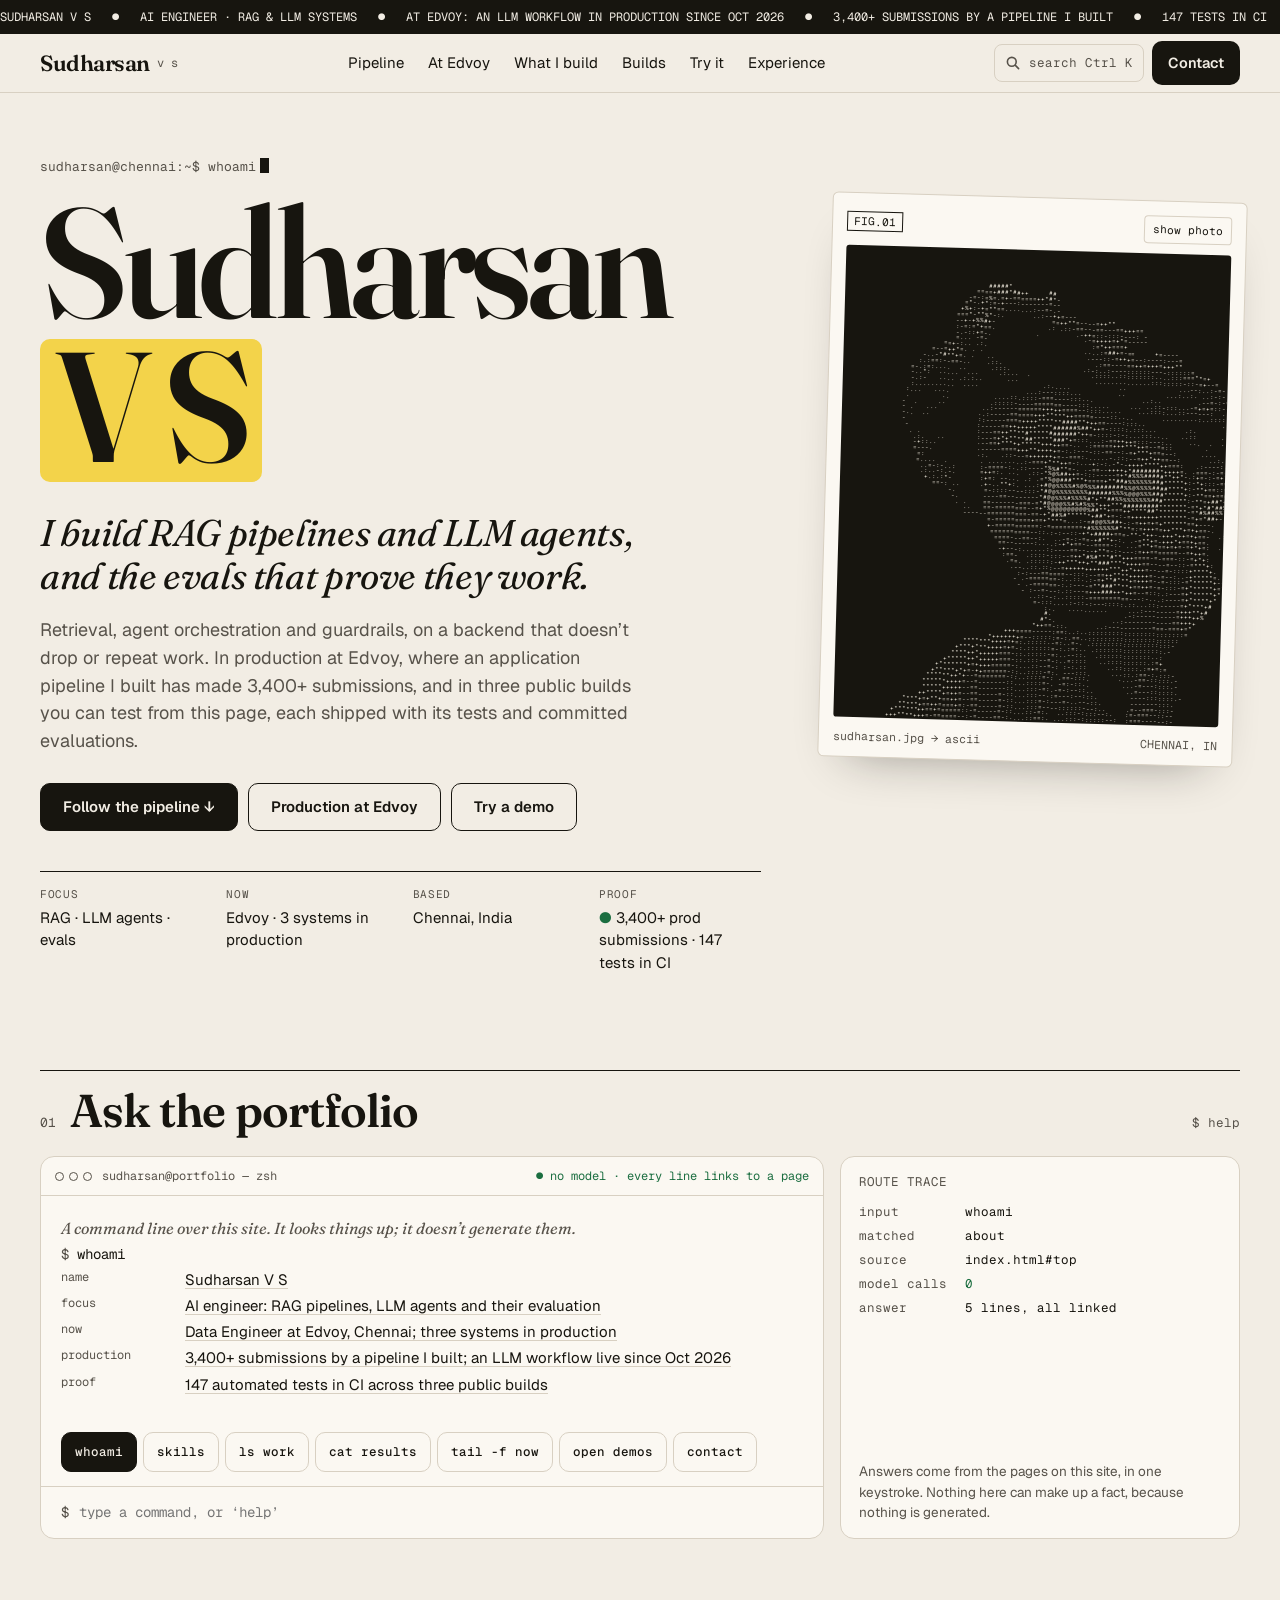
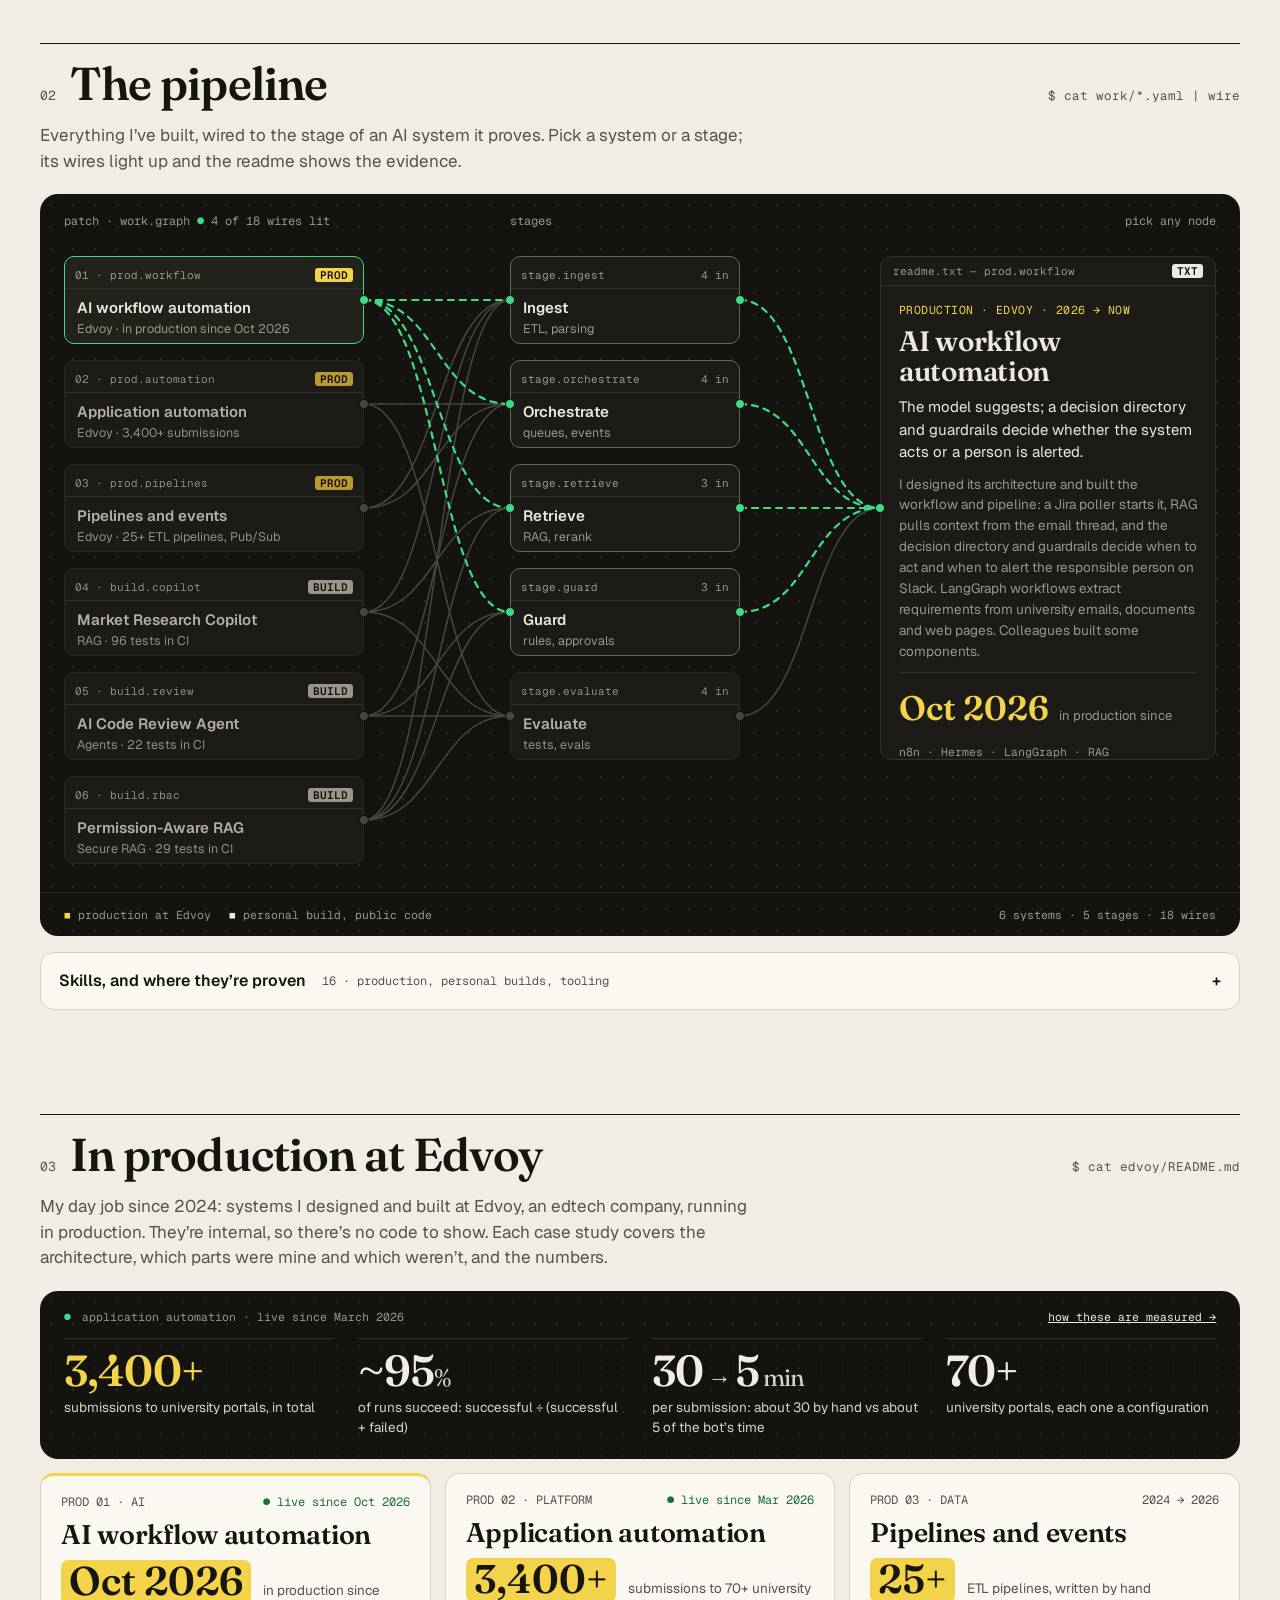
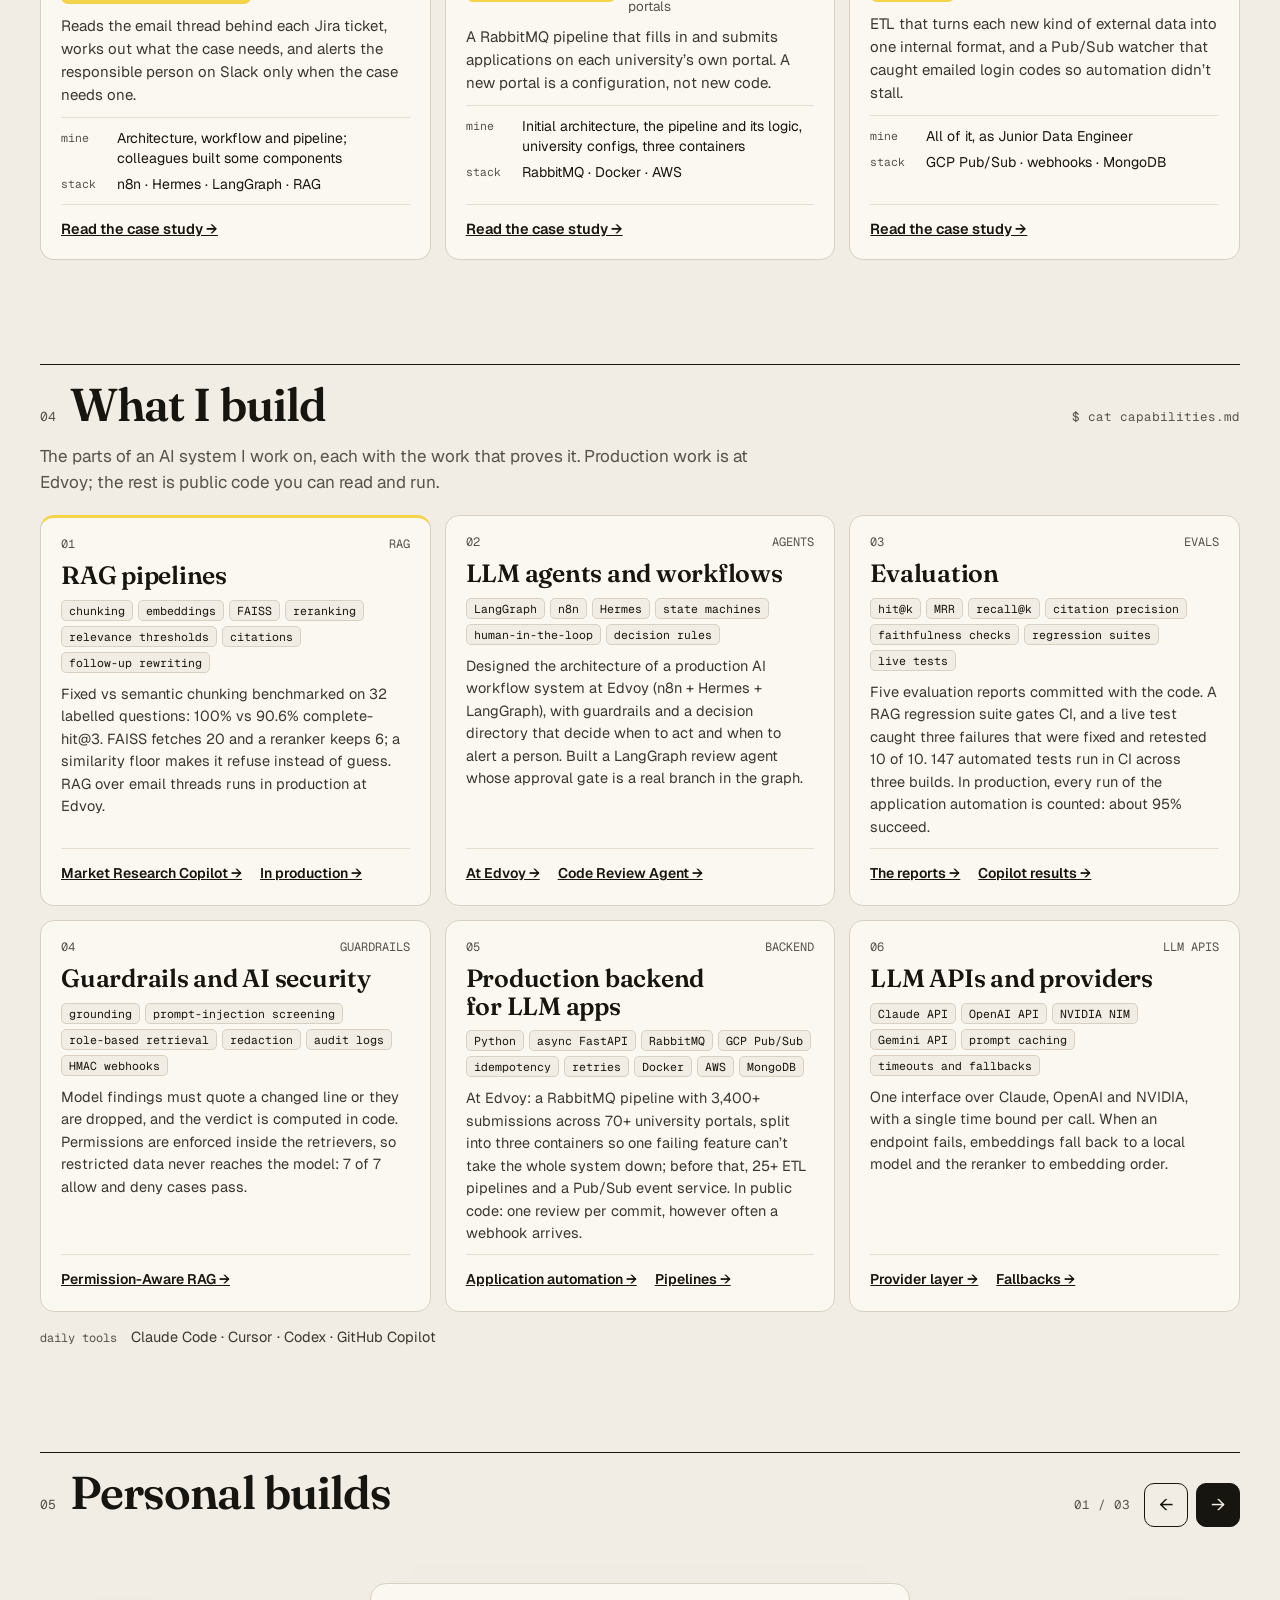
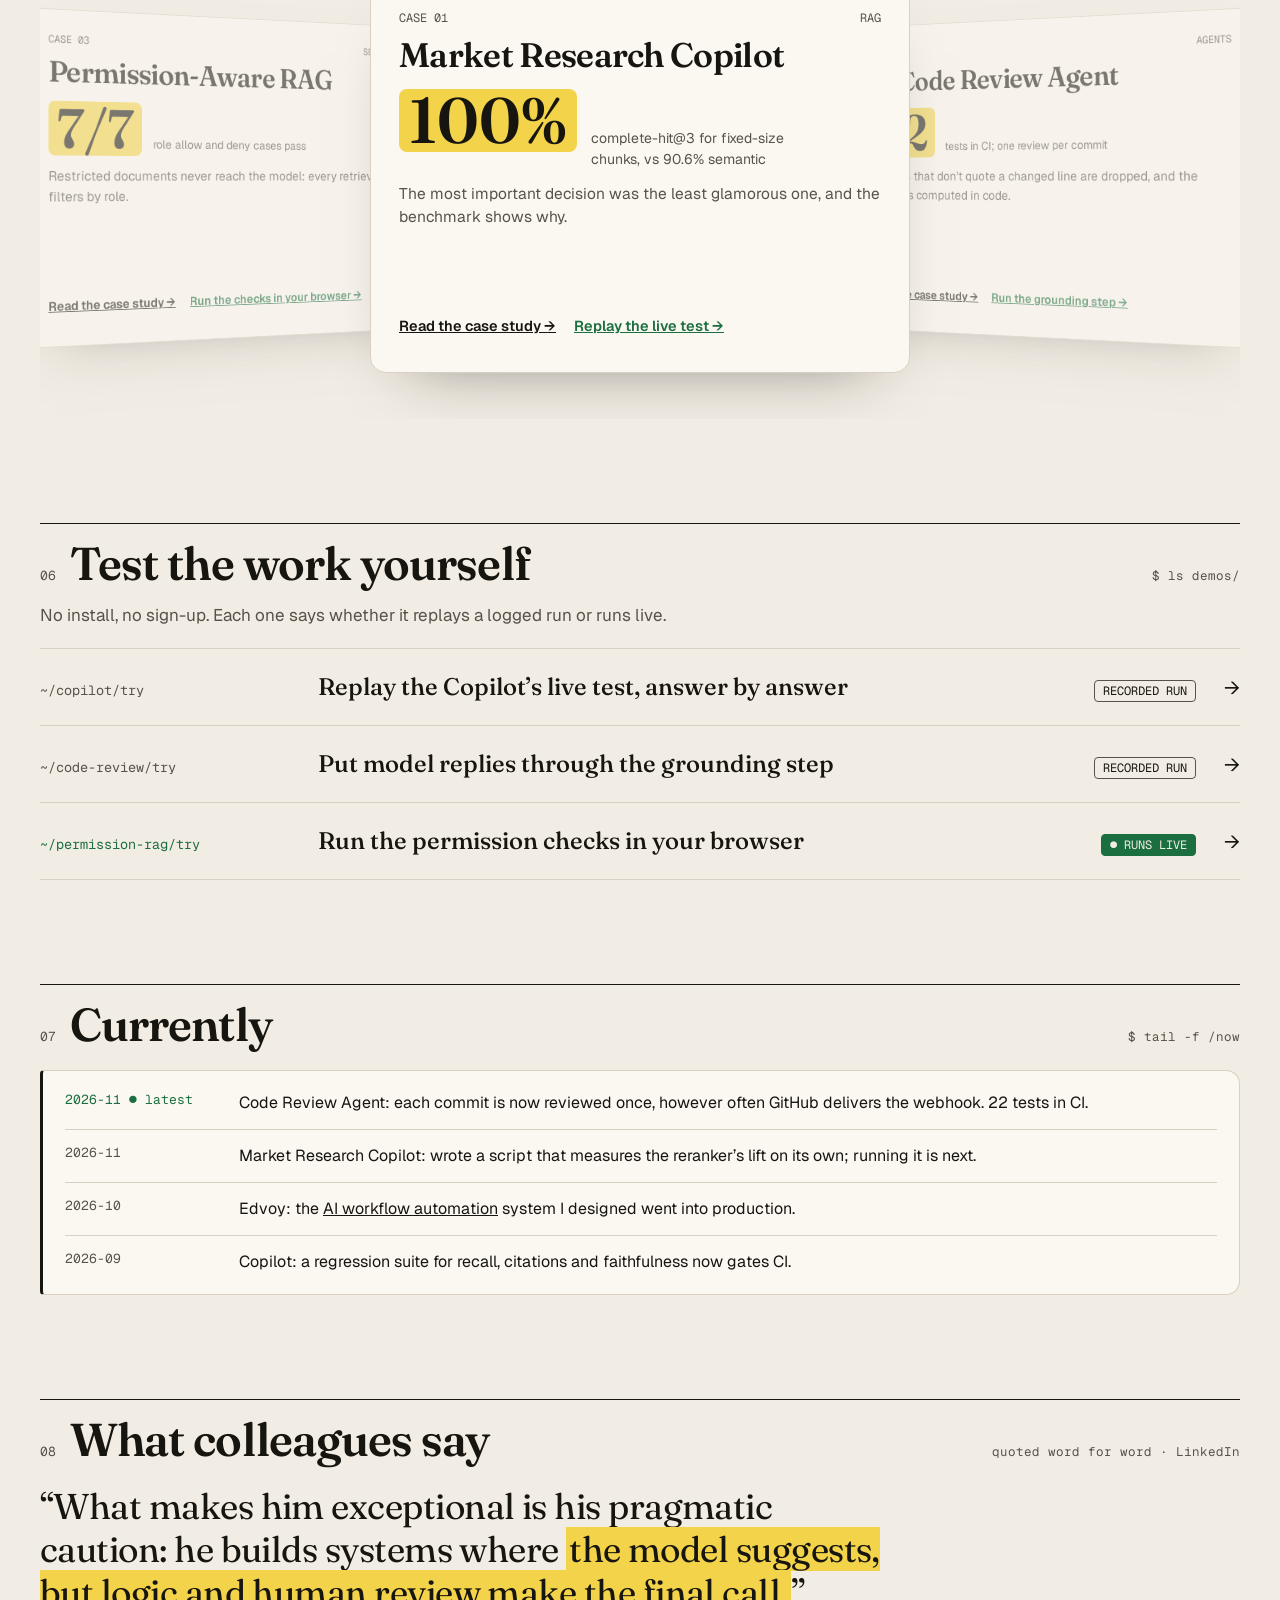
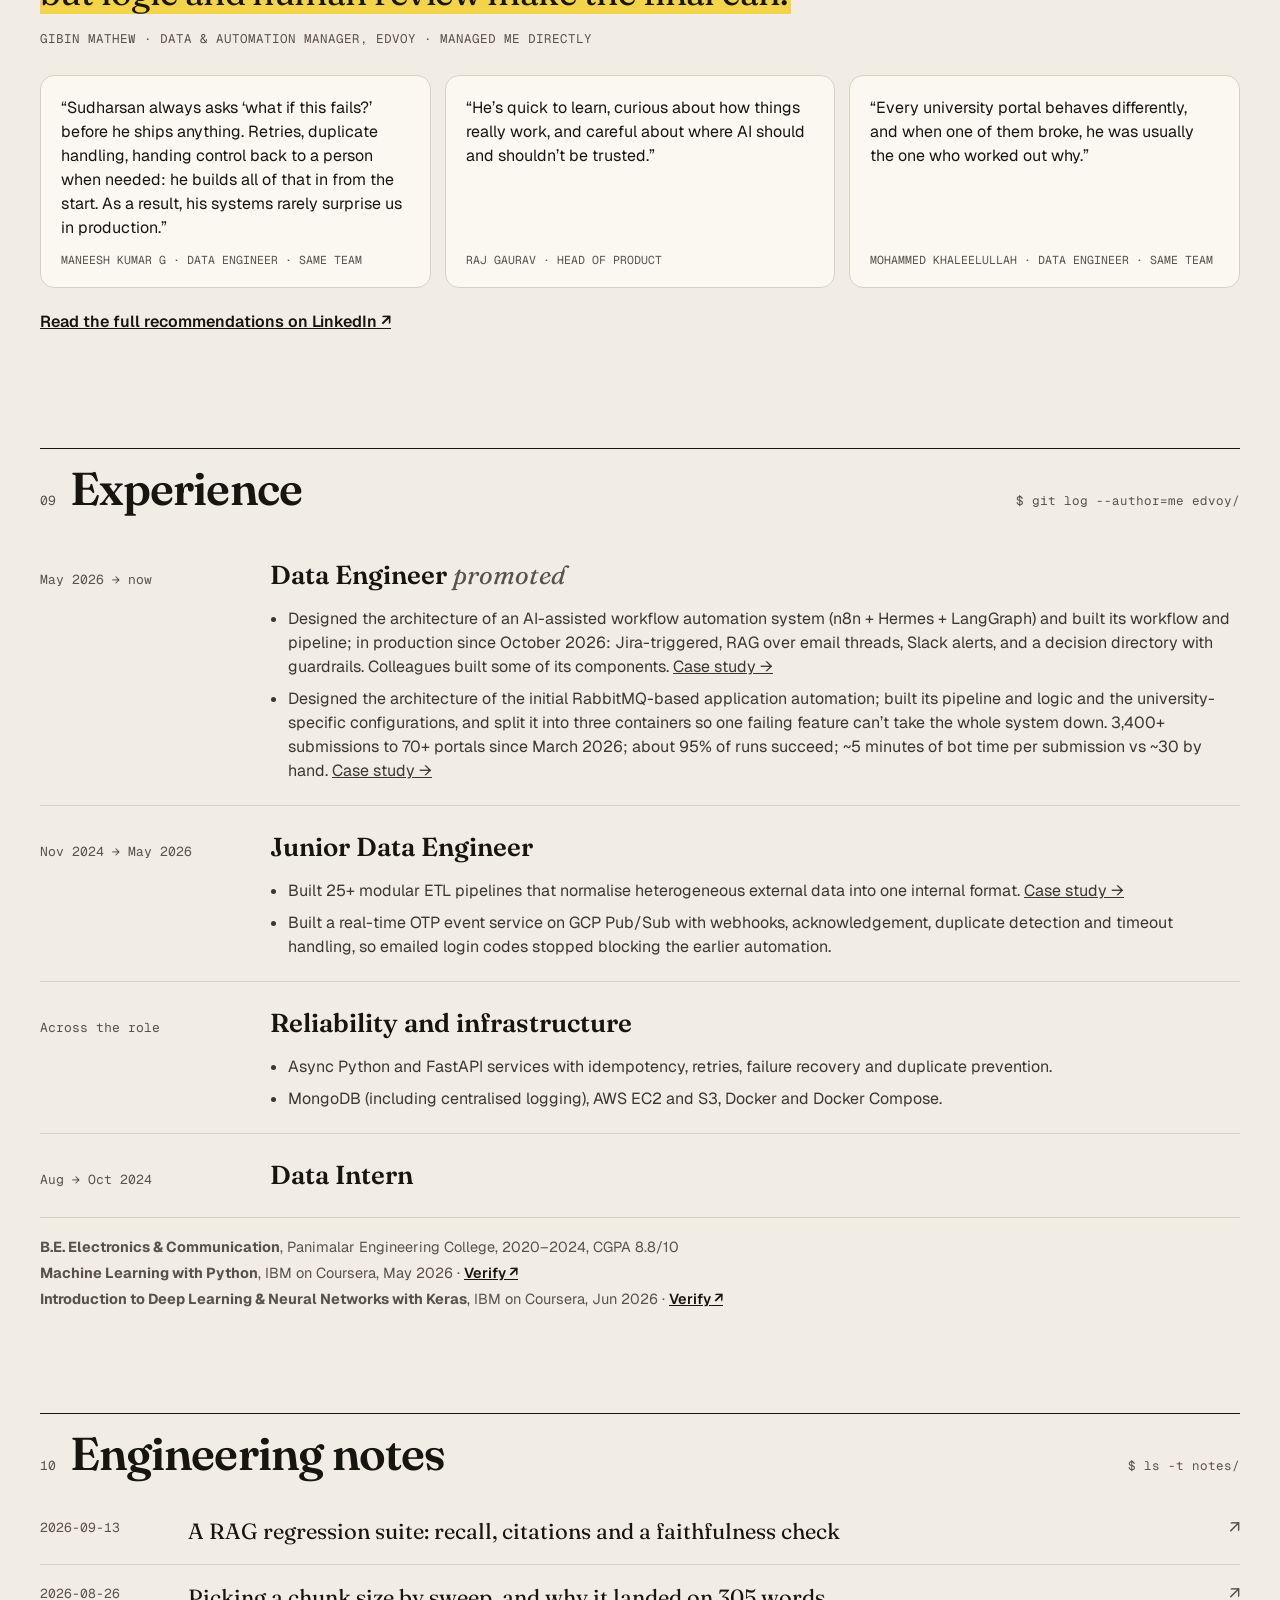
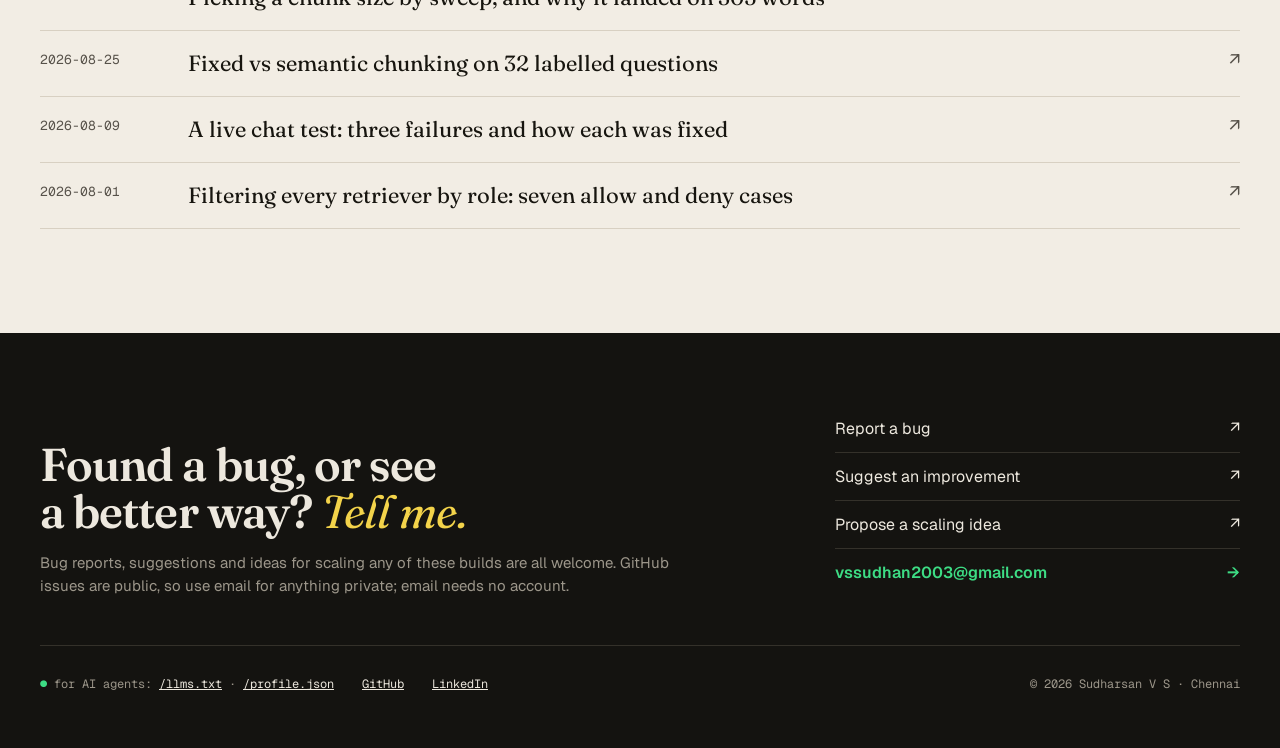
==== commit ce81866b: "Showcase the production work at Edvoy A new "In production at Edvoy" section sits right after the pi" ====
--- a/index.html
+++ b/index.html
@@ -4,9 +4,9 @@
 <meta charset="utf-8">
 <meta name="viewport" content="width=device-width, initial-scale=1, viewport-fit=cover">
 <title>Sudharsan V S · AI Engineer, RAG & LLM systems</title>
-<meta name="description" content="AI engineer building RAG pipelines, LLM agents and the evaluations that prove them. Production AI workflows at Edvoy, plus three public builds with 147 tests in CI and demos you can try.">
+<meta name="description" content="AI engineer building RAG pipelines, LLM agents and the evaluations that prove them. At Edvoy: an LLM workflow in production and an application pipeline with 3,400+ submissions. Plus three public builds with 147 tests in CI and demos you can try.">
 <meta property="og:title" content="Sudharsan V S · AI Engineer, RAG & LLM systems">
-<meta property="og:description" content="RAG pipelines, LLM agents, guardrails and evaluation: in production at Edvoy, and in three public builds with committed evaluations and demos you can try.">
+<meta property="og:description" content="RAG pipelines, LLM agents, guardrails and evaluation. In production at Edvoy (3,400+ submissions by a pipeline I built), and in three public builds with committed evaluations and demos you can try.">
 <meta property="og:type" content="website">
 <meta property="og:url" content="https://sudharsan2816.github.io/">
 <meta property="og:image" content="https://sudharsan2816.github.io/og/home.png">
@@ -24,20 +24,20 @@
 <link rel="stylesheet" href="pw.css">
 <link rel="stylesheet" href="cmdk.css">
 <script>document.documentElement.classList.add('js');</script>
-<script type="application/ld+json">{"@context":"https://schema.org","@type":"Person","name":"Sudharsan V S","jobTitle":"Data Engineer","worksFor":{"@type":"Organization","name":"Edvoy"},"address":{"@type":"PostalAddress","addressLocality":"Chennai","addressCountry":"IN"},"url":"https://sudharsan2816.github.io/","image":"https://sudharsan2816.github.io/img/portrait.webp","sameAs":["https://github.com/Sudharsan2816","https://www.linkedin.com/in/sudharsan-v-s-a851a3242"],"knowsAbout":["Retrieval-augmented generation (RAG)","LLM agents","LangGraph","n8n","RAG evaluation","Reranking","Vector search (FAISS)","Prompt-injection guardrails","Role-based retrieval","FastAPI","Python","RabbitMQ","GCP Pub/Sub","Event-driven pipelines","Claude API","OpenAI API","NVIDIA NIM"],"description":"AI engineer building RAG pipelines, LLM agents and their evaluations. Data Engineer at Edvoy, where he designed a production AI workflow system."}</script>
+<script type="application/ld+json">{"@context":"https://schema.org","@type":"Person","name":"Sudharsan V S","jobTitle":"Data Engineer","worksFor":{"@type":"Organization","name":"Edvoy"},"address":{"@type":"PostalAddress","addressLocality":"Chennai","addressCountry":"IN"},"url":"https://sudharsan2816.github.io/","image":"https://sudharsan2816.github.io/img/portrait.webp","sameAs":["https://github.com/Sudharsan2816","https://www.linkedin.com/in/sudharsan-v-s-a851a3242"],"knowsAbout":["Retrieval-augmented generation (RAG)","LLM agents","LangGraph","n8n","RAG evaluation","Reranking","Vector search (FAISS)","Prompt-injection guardrails","Role-based retrieval","FastAPI","Python","RabbitMQ","GCP Pub/Sub","Event-driven pipelines","Claude API","OpenAI API","NVIDIA NIM"],"description":"AI engineer building RAG pipelines, LLM agents and their evaluations. Data Engineer at Edvoy, where he designed a production AI workflow system and the initial architecture of an application automation with 3,400+ submissions."}</script>
 </head>
 <body id="top">
 <a class="skip" href="#main">Skip to content</a>
 
 <div class="ticker" aria-hidden="true">
-  <div class="ticker-track" aria-hidden="true"><span>SUDHARSAN V S   ●   AI ENGINEER · RAG &amp; LLM SYSTEMS   ●   PRODUCTION AI WORKFLOWS AT EDVOY, CHENNAI   ●   147 TESTS IN CI   ●   5 EVAL REPORTS   ●   3 TRY-IT DEMOS, 1 RUNS LIVE   ●   FOR AI AGENTS: /llms.txt   ●   </span><span>SUDHARSAN V S   ●   AI ENGINEER · RAG &amp; LLM SYSTEMS   ●   PRODUCTION AI WORKFLOWS AT EDVOY, CHENNAI   ●   147 TESTS IN CI   ●   5 EVAL REPORTS   ●   3 TRY-IT DEMOS, 1 RUNS LIVE   ●   FOR AI AGENTS: /llms.txt   ●   </span><span>SUDHARSAN V S   ●   AI ENGINEER · RAG &amp; LLM SYSTEMS   ●   PRODUCTION AI WORKFLOWS AT EDVOY, CHENNAI   ●   147 TESTS IN CI   ●   5 EVAL REPORTS   ●   3 TRY-IT DEMOS, 1 RUNS LIVE   ●   FOR AI AGENTS: /llms.txt   ●   </span><span>SUDHARSAN V S   ●   AI ENGINEER · RAG &amp; LLM SYSTEMS   ●   PRODUCTION AI WORKFLOWS AT EDVOY, CHENNAI   ●   147 TESTS IN CI   ●   5 EVAL REPORTS   ●   3 TRY-IT DEMOS, 1 RUNS LIVE   ●   FOR AI AGENTS: /llms.txt   ●   </span></div>
+  <div class="ticker-track" aria-hidden="true"><span>SUDHARSAN V S   ●   AI ENGINEER · RAG &amp; LLM SYSTEMS   ●   AT EDVOY: AN LLM WORKFLOW IN PRODUCTION SINCE OCT 2026   ●   3,400+ SUBMISSIONS BY A PIPELINE I BUILT   ●   147 TESTS IN CI   ●   5 EVAL REPORTS   ●   3 TRY-IT DEMOS, 1 RUNS LIVE   ●   FOR AI AGENTS: /llms.txt   ●   </span><span>SUDHARSAN V S   ●   AI ENGINEER · RAG &amp; LLM SYSTEMS   ●   AT EDVOY: AN LLM WORKFLOW IN PRODUCTION SINCE OCT 2026   ●   3,400+ SUBMISSIONS BY A PIPELINE I BUILT   ●   147 TESTS IN CI   ●   5 EVAL REPORTS   ●   3 TRY-IT DEMOS, 1 RUNS LIVE   ●   FOR AI AGENTS: /llms.txt   ●   </span><span>SUDHARSAN V S   ●   AI ENGINEER · RAG &amp; LLM SYSTEMS   ●   AT EDVOY: AN LLM WORKFLOW IN PRODUCTION SINCE OCT 2026   ●   3,400+ SUBMISSIONS BY A PIPELINE I BUILT   ●   147 TESTS IN CI   ●   5 EVAL REPORTS   ●   3 TRY-IT DEMOS, 1 RUNS LIVE   ●   FOR AI AGENTS: /llms.txt   ●   </span><span>SUDHARSAN V S   ●   AI ENGINEER · RAG &amp; LLM SYSTEMS   ●   AT EDVOY: AN LLM WORKFLOW IN PRODUCTION SINCE OCT 2026   ●   3,400+ SUBMISSIONS BY A PIPELINE I BUILT   ●   147 TESTS IN CI   ●   5 EVAL REPORTS   ●   3 TRY-IT DEMOS, 1 RUNS LIVE   ●   FOR AI AGENTS: /llms.txt   ●   </span></div>
 </div>
 
 <header class="top">
   <div class="wrap">
     <a class="brand" href="#top"><b>Sudharsan</b><small>v s</small></a>
     <nav class="nav only-wide" aria-label="Sections">
-      <a href="#pipeline">Pipeline</a><a href="#build">What I build</a><a href="#work">Case studies</a><a href="#try">Try it</a><a href="#experience">Experience</a><a href="#writing">Writing</a>
+      <a href="#pipeline">Pipeline</a><a href="#production">At Edvoy</a><a href="#build">What I build</a><a href="#work">Builds</a><a href="#try">Try it</a><a href="#experience">Experience</a>
     </nav>
     <div class="acts">
       <button class="search" type="button" data-cmdk-open aria-label="Search the site"><svg viewBox="0 0 20 20" aria-hidden="true"><circle cx="8.5" cy="8.5" r="5.5"/><path d="M13 13l4 4"/></svg><span class="search-l">search</span><kbd>Ctrl K</kbd></button>
@@ -53,16 +53,17 @@
     <p class="prompt" aria-hidden="true">sudharsan@chennai:~$ whoami<span class="cursor"></span></p>
     <h1 id="h1">Sudharsan<br><span class="mk">V S</span></h1>
     <p class="hero-sub">I build RAG pipelines and LLM agents, and the evals that prove they work.</p>
-    <p class="hero-lede">Retrieval, agent orchestration and guardrails, on a backend that doesn’t drop or repeat work. In production at Edvoy, and in three public builds you can test from this page, each shipped with its tests and committed evaluations.</p>
+    <p class="hero-lede">Retrieval, agent orchestration and guardrails, on a backend that doesn’t drop or repeat work. In production at Edvoy, where an application pipeline I built has made 3,400+ submissions, and in three public builds you can test from this page, each shipped with its tests and committed evaluations.</p>
     <div class="ctas">
       <a class="btn" href="#pipeline">Follow the pipeline ↓</a>
+      <a class="btn o" href="#production">Production at Edvoy</a>
       <a class="btn o" href="#try">Try a demo</a>
     </div>
     <dl class="meta">
       <div><dt>FOCUS</dt><dd>RAG · LLM agents · evals</dd></div>
-      <div><dt>NOW</dt><dd>Edvoy · production AI workflows</dd></div>
+      <div><dt>NOW</dt><dd>Edvoy · 3 systems in production</dd></div>
       <div><dt>BASED</dt><dd>Chennai, India</dd></div>
-      <div><dt>PROOF</dt><dd><span class="ok-dot" aria-hidden="true">●</span> 147 tests in CI</dd></div>
+      <div><dt>PROOF</dt><dd><span class="ok-dot" aria-hidden="true">●</span> 3,400+ prod submissions · 147 tests in CI</dd></div>
     </dl>
   </div>
   <figure class="fig" data-fig>
@@ -179,20 +180,61 @@
   <p class="intro">Everything I’ve built, wired to the stage of an AI system it proves. Pick a system or a stage; its wires light up and the readme shows the evidence.</p>
   <div class="board wb js-only" data-board></div>
   <ul class="pipe-fallback">
-    <li><b>AI workflow automation</b> (Edvoy, in production since Oct 2026): orchestration, retrieval and guardrails. Internal system, described at architecture level only.</li>
-    <li><b>Event-driven pipelines</b> (Edvoy): RabbitMQ, GCP Pub/Sub and ETL; ingestion and orchestration.</li>
+    <li><b><a href="ai-workflow.html">AI workflow automation</a></b> (Edvoy, in production since Oct 2026): ingestion, orchestration, retrieval and guardrails.</li>
+    <li><b><a href="app-automation.html">Application automation</a></b> (Edvoy, 3,400+ submissions since Mar 2026): orchestration and measured run success.</li>
+    <li><b><a href="data-pipelines.html">Pipelines and events</a></b> (Edvoy, 25+ ETL pipelines and a Pub/Sub event service): ingestion and orchestration.</li>
     <li><b><a href="copilot.html">Market Research Copilot</a></b>: ingestion, retrieval and evaluation; 96 tests in CI.</li>
     <li><b><a href="review.html">AI Code Review Agent</a></b>: orchestration, guardrails and evaluation; 22 tests in CI.</li>
     <li><b><a href="rbac.html">Permission-Aware RAG</a></b>: ingestion, retrieval, guardrails and evaluation; 29 tests in CI.</li>
   </ul>
   <details class="skills">
     <summary><span>Skills, and where they’re proven</span><span class="sk-n">16 · production, personal builds, tooling</span><span class="sign" aria-hidden="true"></span></summary>
-    <div class="tw"><table><thead><tr><th>Skill</th><th>Proven in</th><th>Tier</th></tr></thead><tbody><tr><td>RabbitMQ, distributed task orchestration</td><td><a href="#experience">Edvoy</a></td><td><span class="pill prod">Production</span></td></tr><tr><td>n8n, Hermes, LangGraph agent workflows</td><td><a href="#experience">Edvoy automation platform</a>, <a href="review.html">Code Review Agent</a></td><td><span class="pill prod">Production</span></td></tr><tr><td>RAG over email threads</td><td><a href="#experience">Edvoy automation platform</a></td><td><span class="pill prod">Production</span></td></tr><tr><td>Slack and Jira integrations</td><td><a href="#experience">Edvoy automation platform</a></td><td><span class="pill prod">Production</span></td></tr><tr><td>GCP Pub/Sub, webhooks, event-driven design</td><td><a href="#experience">Edvoy</a></td><td><span class="pill prod">Production</span></td></tr><tr><td>ETL pipelines, data normalisation</td><td><a href="#experience">Edvoy</a></td><td><span class="pill prod">Production</span></td></tr><tr><td>Idempotency, retries, failure recovery</td><td><a href="#experience">Edvoy</a>, <a href="review.html">Code Review Agent</a></td><td><span class="pill prod">Production</span></td></tr><tr><td>Python, async FastAPI</td><td><a href="#experience">Edvoy</a> and every build</td><td><span class="pill prod">Production</span></td></tr><tr><td>MongoDB, AWS EC2/S3, Docker</td><td><a href="#experience">Edvoy</a></td><td><span class="pill prod">Production</span></td></tr><tr><td>Two-stage retrieval: FAISS + NIM reranking</td><td><a href="copilot.html">Market Research Copilot</a></td><td><span class="pill build">Personal build</span></td></tr><tr><td>Chunking benchmarks, retrieval eval (hit@k, MRR)</td><td><a href="copilot.html#evaluation">Market Research Copilot</a></td><td><span class="pill build">Personal build</span></td></tr><tr><td>NVIDIA NIM embeddings, SQLAlchemy</td><td><a href="copilot.html">Market Research Copilot</a></td><td><span class="pill build">Personal build</span></td></tr><tr><td>Role-filtered retrieval, JWT, audit logs</td><td><a href="rbac.html">Permission-Aware RAG</a></td><td><span class="pill build">Personal build</span></td></tr><tr><td>HMAC webhook verification, human approval gates</td><td><a href="review.html">Code Review Agent</a></td><td><span class="pill build">Personal build</span></td></tr><tr><td>GitHub API, Claude and OpenAI APIs</td><td><a href="review.html">Code Review Agent</a></td><td><span class="pill build">Personal build</span></td></tr><tr><td>Claude Code, Cursor, Codex, GitHub Copilot</td><td>Daily work</td><td><span class="pill tool">Tooling</span></td></tr></tbody></table></div>
+    <div class="tw"><table><thead><tr><th>Skill</th><th>Proven in</th><th>Tier</th></tr></thead><tbody><tr><td>RabbitMQ, distributed task orchestration</td><td><a href="app-automation.html">Edvoy application automation</a></td><td><span class="pill prod">Production</span></td></tr><tr><td>n8n, Hermes, LangGraph agent workflows</td><td><a href="ai-workflow.html">Edvoy AI workflow</a>, <a href="review.html">Code Review Agent</a></td><td><span class="pill prod">Production</span></td></tr><tr><td>RAG over email threads</td><td><a href="ai-workflow.html">Edvoy AI workflow</a></td><td><span class="pill prod">Production</span></td></tr><tr><td>Slack and Jira integrations</td><td><a href="ai-workflow.html">Edvoy AI workflow</a></td><td><span class="pill prod">Production</span></td></tr><tr><td>GCP Pub/Sub, webhooks, event-driven design</td><td><a href="data-pipelines.html">Edvoy pipelines and events</a></td><td><span class="pill prod">Production</span></td></tr><tr><td>ETL pipelines, data normalisation</td><td><a href="data-pipelines.html">Edvoy pipelines and events</a></td><td><span class="pill prod">Production</span></td></tr><tr><td>Idempotency, retries, failure recovery</td><td><a href="app-automation.html">Edvoy application automation</a>, <a href="review.html">Code Review Agent</a></td><td><span class="pill prod">Production</span></td></tr><tr><td>Python, async FastAPI</td><td><a href="#experience">Edvoy</a> and every build</td><td><span class="pill prod">Production</span></td></tr><tr><td>MongoDB, AWS EC2/S3, Docker</td><td><a href="app-automation.html">Edvoy application automation</a></td><td><span class="pill prod">Production</span></td></tr><tr><td>Two-stage retrieval: FAISS + NIM reranking</td><td><a href="copilot.html">Market Research Copilot</a></td><td><span class="pill build">Personal build</span></td></tr><tr><td>Chunking benchmarks, retrieval eval (hit@k, MRR)</td><td><a href="copilot.html#evaluation">Market Research Copilot</a></td><td><span class="pill build">Personal build</span></td></tr><tr><td>NVIDIA NIM embeddings, SQLAlchemy</td><td><a href="copilot.html">Market Research Copilot</a></td><td><span class="pill build">Personal build</span></td></tr><tr><td>Role-filtered retrieval, JWT, audit logs</td><td><a href="rbac.html">Permission-Aware RAG</a></td><td><span class="pill build">Personal build</span></td></tr><tr><td>HMAC webhook verification, human approval gates</td><td><a href="review.html">Code Review Agent</a></td><td><span class="pill build">Personal build</span></td></tr><tr><td>GitHub API, Claude and OpenAI APIs</td><td><a href="review.html">Code Review Agent</a></td><td><span class="pill build">Personal build</span></td></tr><tr><td>Claude Code, Cursor, Codex, GitHub Copilot</td><td>Daily work</td><td><span class="pill tool">Tooling</span></td></tr></tbody></table></div>
   </details>
 </section>
 
+<section id="production" class="sec" aria-labelledby="h-prod">
+  <div class="sh"><span class="sh-n">03</span><h2 id="h-prod">In production at Edvoy</h2><span class="sh-cmd">$ cat edvoy/README.md</span></div>
+  <p class="intro">My day job since 2024: systems I designed and built at Edvoy, an edtech company, running in production. They’re internal, so there’s no code to show. Each case study covers the architecture, which parts were mine and which weren’t, and the numbers.</p>
+  <div class="board pband">
+    <p class="pband-k"><span><b aria-hidden="true">●</b> application automation · live since March 2026</span><a href="app-automation.html">how these are measured →</a></p>
+    <dl>
+      <div><dt>3,400+</dt><dd>submissions to university portals, in total</dd></div>
+      <div><dt>~95<small>%</small></dt><dd>of runs succeed: successful ÷ (successful + failed)</dd></div>
+      <div><dt>30<small> → </small>5<small> min</small></dt><dd>per submission: about 30 by hand vs about 5 of the bot’s time</dd></div>
+      <div><dt>70+</dt><dd>university portals, each one a configuration</dd></div>
+    </dl>
+  </div>
+  <ul class="pcs">
+    <li class="pc">
+      <p class="pc-k"><span>PROD 01 · AI</span><span class="live">● live since Oct 2026</span></p>
+      <h3>AI workflow automation</h3>
+      <p class="pc-m"><b>Oct 2026</b><span>in production since</span></p>
+      <p class="pc-l">Reads the email thread behind each Jira ticket, works out what the case needs, and alerts the responsible person on Slack only when the case needs one.</p>
+      <dl class="pc-own"><div><dt>mine</dt><dd>Architecture, workflow and pipeline; colleagues built some components</dd></div><div><dt>stack</dt><dd>n8n · Hermes · LangGraph · RAG</dd></div></dl>
+      <p class="pc-a"><a href="ai-workflow.html">Read the case study →</a></p>
+    </li>
+    <li class="pc">
+      <p class="pc-k"><span>PROD 02 · PLATFORM</span><span class="live">● live since Mar 2026</span></p>
+      <h3>Application automation</h3>
+      <p class="pc-m"><b>3,400+</b><span>submissions to 70+ university portals</span></p>
+      <p class="pc-l">A RabbitMQ pipeline that fills in and submits applications on each university’s own portal. A new portal is a configuration, not new code.</p>
+      <dl class="pc-own"><div><dt>mine</dt><dd>Initial architecture, the pipeline and its logic, university configs, three containers</dd></div><div><dt>stack</dt><dd>RabbitMQ · Docker · AWS</dd></div></dl>
+      <p class="pc-a"><a href="app-automation.html">Read the case study →</a></p>
+    </li>
+    <li class="pc">
+      <p class="pc-k"><span>PROD 03 · DATA</span><span>2024 → 2026</span></p>
+      <h3>Pipelines and events</h3>
+      <p class="pc-m"><b>25+</b><span>ETL pipelines, written by hand</span></p>
+      <p class="pc-l">ETL that turns each new kind of external data into one internal format, and a Pub/Sub watcher that caught emailed login codes so automation didn’t stall.</p>
+      <dl class="pc-own"><div><dt>mine</dt><dd>All of it, as Junior Data Engineer</dd></div><div><dt>stack</dt><dd>GCP Pub/Sub · webhooks · MongoDB</dd></div></dl>
+      <p class="pc-a"><a href="data-pipelines.html">Read the case study →</a></p>
+    </li>
+  </ul>
+</section>
+
 <section id="build" class="sec" aria-labelledby="h-build">
-  <div class="sh"><span class="sh-n">03</span><h2 id="h-build">What I build</h2><span class="sh-cmd">$ cat capabilities.md</span></div>
+  <div class="sh"><span class="sh-n">04</span><h2 id="h-build">What I build</h2><span class="sh-cmd">$ cat capabilities.md</span></div>
   <p class="intro">The parts of an AI system I work on, each with the work that proves it. Production work is at Edvoy; the rest is public code you can read and run.</p>
   <ul class="cps">
     <li class="cp">
@@ -200,20 +242,20 @@
       <h3>RAG pipelines</h3>
       <p class="cp-chips"><span>chunking</span><span>embeddings</span><span>FAISS</span><span>reranking</span><span>relevance thresholds</span><span>citations</span><span>follow-up rewriting</span></p>
       <p class="cp-ev">Fixed vs semantic chunking benchmarked on 32 labelled questions: 100% vs 90.6% complete-hit@3. FAISS fetches 20 and a reranker keeps 6; a similarity floor makes it refuse instead of guess. RAG over email threads runs in production at Edvoy.</p>
-      <p class="cp-a"><a href="copilot.html">Market Research Copilot →</a></p>
+      <p class="cp-a"><a href="copilot.html">Market Research Copilot →</a><a href="ai-workflow.html">In production →</a></p>
     </li>
     <li class="cp">
       <p class="cp-k"><span>02</span><span>AGENTS</span></p>
       <h3>LLM agents and workflows</h3>
       <p class="cp-chips"><span>LangGraph</span><span>n8n</span><span>Hermes</span><span>state machines</span><span>human-in-the-loop</span><span>decision rules</span></p>
       <p class="cp-ev">Designed the architecture of a production AI workflow system at Edvoy (n8n + Hermes + LangGraph), with guardrails and a decision directory that decide when to act and when to alert a person. Built a LangGraph review agent whose approval gate is a real branch in the graph.</p>
-      <p class="cp-a"><a href="review.html">Code Review Agent →</a><a href="#experience">At Edvoy →</a></p>
+      <p class="cp-a"><a href="ai-workflow.html">At Edvoy →</a><a href="review.html">Code Review Agent →</a></p>
     </li>
     <li class="cp">
       <p class="cp-k"><span>03</span><span>EVALS</span></p>
       <h3>Evaluation</h3>
       <p class="cp-chips"><span>hit@k</span><span>MRR</span><span>recall@k</span><span>citation precision</span><span>faithfulness checks</span><span>regression suites</span><span>live tests</span></p>
-      <p class="cp-ev">Five evaluation reports committed with the code. A RAG regression suite gates CI, and a live test caught three failures that were fixed and retested 10 of 10. 147 automated tests run in CI across three builds.</p>
+      <p class="cp-ev">Five evaluation reports committed with the code. A RAG regression suite gates CI, and a live test caught three failures that were fixed and retested 10 of 10. 147 automated tests run in CI across three builds. In production, every run of the application automation is counted: about 95% succeed.</p>
       <p class="cp-a"><a href="#writing">The reports →</a><a href="copilot.html#evaluation">Copilot results →</a></p>
     </li>
     <li class="cp">
@@ -227,8 +269,8 @@
       <p class="cp-k"><span>05</span><span>BACKEND</span></p>
       <h3>Production backend for LLM apps</h3>
       <p class="cp-chips"><span>Python</span><span>async FastAPI</span><span>RabbitMQ</span><span>GCP Pub/Sub</span><span>idempotency</span><span>retries</span><span>Docker</span><span>AWS</span><span>MongoDB</span></p>
-      <p class="cp-ev">Event-driven pipelines in production at Edvoy since 2024. Queue-based automation split into three services so one failure can’t stop the rest; one review per commit however often a webhook is delivered.</p>
-      <p class="cp-a"><a href="#experience">Experience →</a><a href="review.html#failures">Failure handling →</a></p>
+      <p class="cp-ev">At Edvoy: a RabbitMQ pipeline with 3,400+ submissions across 70+ university portals, split into three containers so one failing feature can’t take the whole system down; before that, 25+ ETL pipelines and a Pub/Sub event service. In public code: one review per commit, however often a webhook arrives.</p>
+      <p class="cp-a"><a href="app-automation.html">Application automation →</a><a href="data-pipelines.html">Pipelines →</a></p>
     </li>
     <li class="cp">
       <p class="cp-k"><span>06</span><span>LLM APIS</span></p>
@@ -242,10 +284,10 @@
 </section>
 
 <section id="work" class="sec" aria-labelledby="h-work" data-carousel>
-  <div class="sh"><span class="sh-n">04</span><h2 id="h-work">Case studies</h2>
+  <div class="sh"><span class="sh-n">05</span><h2 id="h-work">Personal builds</h2>
     <span class="cs-ctl"><span class="lbl only-wide js-only">01 / 03</span><span class="lbl-m only-narrow mono" style="font-size:11.5px;color:var(--graphite)">swipe →</span><button class="sq-btn js-only" type="button" data-prev aria-label="Previous case study">←</button><button class="sq-btn f js-only" type="button" data-next aria-label="Next case study">→</button></span>
   </div>
-  <ul class="cases" aria-label="Case studies">
+  <ul class="cases" aria-label="Personal builds">
     <li class="case">
       <p class="case-k"><span>CASE 01</span><span>RAG</span></p>
       <h3>Market Research Copilot</h3>
@@ -271,7 +313,7 @@
 </section>
 
 <section id="try" class="sec" aria-labelledby="h-try">
-  <div class="sh"><span class="sh-n">05</span><h2 id="h-try">Test the work yourself</h2><span class="sh-cmd">$ ls demos/</span></div>
+  <div class="sh"><span class="sh-n">06</span><h2 id="h-try">Test the work yourself</h2><span class="sh-cmd">$ ls demos/</span></div>
   <p class="intro">No install, no sign-up. Each one says whether it replays a logged run or runs live.</p>
   <ul class="rows">
     <li><a href="copilot.html#try"><span><span class="rows-p">~/copilot/try<span class="only-narrow"> · recorded run</span></span><span class="rows-t">Replay the Copilot’s live test, answer by answer</span></span><span class="badge">RECORDED RUN</span><span class="arr" aria-hidden="true">→</span></a></li>
@@ -281,17 +323,17 @@
 </section>
 
 <section id="now" class="sec" aria-labelledby="h-now">
-  <div class="sh"><span class="sh-n">06</span><h2 id="h-now">Currently</h2><span class="sh-cmd">$ tail -f /now</span></div>
+  <div class="sh"><span class="sh-n">07</span><h2 id="h-now">Currently</h2><span class="sh-cmd">$ tail -f /now</span></div>
   <div class="now">
     <p><time datetime="2026-11">2026-11 ● latest</time><span>Code Review Agent: each commit is now reviewed once, however often GitHub delivers the webhook. 22 tests in CI.</span></p>
     <p><time datetime="2026-11">2026-11</time><span>Market Research Copilot: wrote a script that measures the reranker’s lift on its own; running it is next.</span></p>
-    <p><time datetime="2026-10">2026-10</time><span>Edvoy: the AI workflow automation system I designed went into production.</span></p>
+    <p><time datetime="2026-10">2026-10</time><span>Edvoy: the <a href="ai-workflow.html">AI workflow automation</a> system I designed went into production.</span></p>
     <p><time datetime="2026-09">2026-09</time><span>Copilot: a regression suite for recall, citations and faithfulness now gates CI.</span></p>
   </div>
 </section>
 
 <section id="recs" class="sec" aria-labelledby="h-recs">
-  <div class="sh"><span class="sh-n">07</span><h2 id="h-recs">What colleagues say</h2><span class="sh-cmd">quoted word for word · LinkedIn</span></div>
+  <div class="sh"><span class="sh-n">08</span><h2 id="h-recs">What colleagues say</h2><span class="sh-cmd">quoted word for word · LinkedIn</span></div>
   <figure class="lead-q">
     <blockquote>“What makes him exceptional is his pragmatic caution: he builds systems where <mark>the model suggests, but logic and human review make the final call.</mark>”</blockquote>
     <figcaption>GIBIN MATHEW · DATA &amp; AUTOMATION MANAGER, EDVOY · MANAGED ME DIRECTLY</figcaption>
@@ -305,19 +347,19 @@
 </section>
 
 <section id="experience" class="sec" aria-labelledby="h-exp">
-  <div class="sh"><span class="sh-n">08</span><h2 id="h-exp">Experience</h2><span class="sh-cmd">$ git log --author=me edvoy/</span></div>
+  <div class="sh"><span class="sh-n">09</span><h2 id="h-exp">Experience</h2><span class="sh-cmd">$ git log --author=me edvoy/</span></div>
   <details class="xp" open>
     <summary><span class="xp-when">May 2026 → now</span><h3 class="xp-t">Data Engineer <em>promoted</em></h3><span class="sign" aria-hidden="true"></span></summary>
     <ul>
-      <li>Designed the architecture of an AI-assisted workflow automation system (n8n + Hermes) and built its workflow and pipeline; in production since October 2026: Jira-triggered, RAG over email threads, Slack alerts, and a decision directory with guardrails. Colleagues built some of its components.</li>
-      <li>Designed the architecture of the initial RabbitMQ-based application automation and built its pipeline and university-specific configurations; later containerised it as three services so one failure can’t stop the rest, as part of its move to AWS.</li>
+      <li>Designed the architecture of an AI-assisted workflow automation system (n8n + Hermes + LangGraph) and built its workflow and pipeline; in production since October 2026: Jira-triggered, RAG over email threads, Slack alerts, and a decision directory with guardrails. Colleagues built some of its components. <a href="ai-workflow.html">Case study →</a></li>
+      <li>Designed the architecture of the initial RabbitMQ-based application automation; built its pipeline and logic and the university-specific configurations, and split it into three containers so one failing feature can’t take the whole system down. 3,400+ submissions to 70+ portals since March 2026; about 95% of runs succeed; ~5 minutes of bot time per submission vs ~30 by hand. <a href="app-automation.html">Case study →</a></li>
     </ul>
   </details>
   <details class="xp">
     <summary><span class="xp-when">Nov 2024 → May 2026</span><h3 class="xp-t">Junior Data Engineer</h3><span class="sign" aria-hidden="true"></span></summary>
     <ul>
-      <li>Built modular ETL pipelines that normalise heterogeneous external data into standard internal formats.</li>
-      <li>Built a real-time OTP event service on GCP Pub/Sub with webhooks: acknowledgement, duplicate detection and timeout handling.</li>
+      <li>Built 25+ modular ETL pipelines that normalise heterogeneous external data into one internal format. <a href="data-pipelines.html">Case study →</a></li>
+      <li>Built a real-time OTP event service on GCP Pub/Sub with webhooks, acknowledgement, duplicate detection and timeout handling, so emailed login codes stopped blocking the earlier automation.</li>
     </ul>
   </details>
   <details class="xp">
@@ -336,7 +378,7 @@
 </section>
 
 <section id="writing" class="sec" aria-labelledby="h-wr">
-  <div class="sh"><span class="sh-n">09</span><h2 id="h-wr">Engineering notes</h2><span class="sh-cmd">$ ls -t notes/</span></div>
+  <div class="sh"><span class="sh-n">10</span><h2 id="h-wr">Engineering notes</h2><span class="sh-cmd">$ ls -t notes/</span></div>
   <ul class="notes">
     <li><a href="https://github.com/Sudharsan2816/Projects/blob/main/ai-market-research-copilot/docs/RAG_EVALUATION.md" target="_blank" rel="noopener"><time datetime="2026-09-13">2026-09-13</time><span class="t">A RAG regression suite: recall, citations and a faithfulness check</span><span class="arr" aria-hidden="true">↗</span></a></li>
     <li><a href="https://github.com/Sudharsan2816/Projects/blob/main/ai-market-research-copilot/docs/FIXED_CHUNK_SIZE_SWEEP_2026-08-26.md" target="_blank" rel="noopener"><time datetime="2026-08-26">2026-08-26</time><span class="t">Picking a chunk size by sweep, and why it landed on 305 words</span><span class="arr" aria-hidden="true">↗</span></a></li>
@@ -373,12 +415,12 @@
 
 <nav class="dock" aria-label="Quick links">
   <a href="#pipeline"><svg class="g" viewBox="0 0 20 20" aria-hidden="true"><circle cx="4" cy="5" r="2"/><circle cx="4" cy="15" r="2"/><circle cx="16" cy="10" r="2"/><path d="M6 5c4 0 4 5 8 5M6 15c4 0 4-5 8-5"/></svg>Pipeline</a>
-  <a href="#work"><svg viewBox="0 0 20 20" aria-hidden="true"><rect x="3" y="5" width="14" height="11" rx="2"/><path d="M6 2.5h8"/></svg>Cases</a>
+  <a href="#production"><svg viewBox="0 0 20 20" aria-hidden="true"><rect x="3" y="5" width="14" height="11" rx="2"/><path d="M6 2.5h8"/></svg>Edvoy</a>
   <a href="#try"><svg viewBox="0 0 20 20" aria-hidden="true"><path d="M6 4l10 6-10 6z"/></svg>Try it</a>
   <a class="y" href="#contact"><svg viewBox="0 0 20 20" aria-hidden="true"><rect x="2.5" y="4.5" width="15" height="11" rx="2"/><path d="M3 5.5l7 5 7-5"/></svg>Contact</a>
 </nav>
 
-<script type="application/json" id="pw-data">{"commands":["whoami","skills","ls work","cat results","tail -f now","open demos","contact"],"outputs":{"whoami":{"match":"about","src":"index.html#top","kw":"110px","lines":[["name","Sudharsan V S","#top"],["focus","AI engineer: RAG pipelines, LLM agents and their evaluation","#build"],["now","Data Engineer at Edvoy, Chennai; designed its production AI workflow system","#experience"],["proof","147 automated tests in CI across three public builds","#work"]]},"ls work":{"match":"work index","src":"index.html#pipeline","kw":"200px","lines":[["prod/ai-workflow","n8n · Hermes · LangGraph · RAG (architecture level)","#pipeline"],["prod/pipelines","RabbitMQ · Pub/Sub · ETL (architecture level)","#experience"],["builds/copilot","RAG, 96 tests: the case study","copilot.html"],["builds/code-review","agents, 22 tests: the case study","review.html"],["builds/permission-rag","secure RAG, 29 tests: the case study","rbac.html"]]},"cat results":{"match":"results","src":"copilot.html · rbac.html #evaluation","kw":"170px","lines":[["complete-hit@3","100% fixed vs 90.6% semantic, 32 questions","copilot.html#evaluation"],["live retest","10/10 after fixing the 3 failures a live test caught","copilot.html#try"],["allow / deny","7/7 role cases pass","rbac.html#evaluation"],["eval reports","5 committed alongside the code","#writing"]]},"tail -f now":{"match":"now","src":"index.html#now","kw":"90px","lines":[["2026-11","One review per commit in the Code Review Agent","review.html#roadmap"],["2026-11","Reranker-lift script written; running it next","#now"],["2026-10","AI workflow automation in production at Edvoy","#experience"]]},"open demos":{"match":"demos","src":"copilot · review · rbac #try","kw":"200px","lines":[["copilot/try","Replay the live test (recorded run)","copilot.html#try"],["code-review/try","Run the grounding step (recorded run)","review.html#try"],["permission-rag/try","Run the permission checks (runs live)","rbac.html#try"]]},"contact":{"match":"contact","src":"index.html#contact","kw":"110px","lines":[["email","vssudhan2003@gmail.com","mailto:vssudhan2003@gmail.com"],["github","github.com/Sudharsan2816","https://github.com/Sudharsan2816"],["linkedin","linkedin.com/in/sudharsan-v-s-a851a3242","https://www.linkedin.com/in/sudharsan-v-s-a851a3242"],["feedback","Report a bug or suggest an improvement","#contact"]]},"help":{"match":"help","src":"this command line","kw":"130px","lines":[["whoami","Who I am, in four lines",null,"whoami"],["skills","What I build, with the evidence for each",null,"skills"],["ls work","Everything I’ve built",null,"ls work"],["cat results","The numbers, with where they come from",null,"cat results"],["tail -f now","What I’m working on",null,"tail -f now"],["open demos","The three try-it demos",null,"open demos"],["contact","Email, GitHub, LinkedIn",null,"contact"]]},"skills":{"match":"capabilities","src":"index.html#build","kw":"170px","lines":[["rag","Chunking benchmarks, reranking, refusal thresholds","#build"],["agents","LangGraph, n8n + Hermes, human approval gates","#build"],["evaluation","hit@k, MRR, regression suites, live tests in CI","#build"],["guardrails","Grounding, injection screening, role-based retrieval","#build"],["backend","FastAPI, RabbitMQ, Pub/Sub, idempotency","#build"],["llm apis","Claude, OpenAI, NVIDIA NIM, Gemini","#build"]]}},"projects":[{"code":"prod.workflow","tag":"PROD","name":"AI workflow automation","sub":"Edvoy · in production since Oct 2026","stages":[1,2,3],"prod":true,"kind":"PRODUCTION · EDVOY · 2026 → NOW","lede":"Agents act only after decision rules and guardrails have cleared the step.","body":"I designed its architecture and built the workflow and its pipeline: a Jira poller starts it, RAG pulls context from the email thread, and a decision directory decides when to act and when to alert the responsible person on Slack. Colleagues built some components.","metric":"Oct 2026","metricNote":"in production since","stack":"n8n · Hermes · LangGraph · RAG","note":"Internal system, described at architecture level only."},{"code":"prod.pipelines","tag":"PROD","name":"Event-driven pipelines","sub":"Edvoy · RabbitMQ, Pub/Sub, ETL","stages":[0,1],"prod":true,"kind":"PRODUCTION · EDVOY · 2024 → NOW","lede":"I designed the architecture of the initial RabbitMQ-based application automation and built its pipeline.","body":"Later containerised as three services so one failure can’t stop the rest. Before that: modular ETL pipelines for heterogeneous external data, and a real-time OTP event service on GCP Pub/Sub with acknowledgement, duplicate detection and timeouts.","metric":"3","metricNote":"services, so one failure can’t stop the rest","stack":"RabbitMQ · GCP Pub/Sub · Docker · AWS","note":"Internal systems, described at architecture level only."},{"code":"build.copilot","tag":"BUILD","name":"Market Research Copilot","sub":"RAG · 96 tests in CI","stages":[0,2,4],"prod":false,"kind":"PERSONAL BUILD · RAG","lede":"Fixed-size chunks beat semantic chunking on 32 labelled questions.","body":"FAISS pulls 20 candidates, an NVIDIA NIM reranker keeps 6, and a 0.35 relevance floor makes it decline questions the documents don’t cover. A live test caught 3 failures; the retest passed 10 of 10.","metric":"100%","metricNote":"complete-hit@3, vs 90.6% semantic","stack":"FastAPI · FAISS · NVIDIA NIM · React · Docker","caseHref":"copilot.html","tryHref":"copilot.html#try","codeHref":"https://github.com/Sudharsan2816/Projects/tree/main/ai-market-research-copilot"},{"code":"build.review","tag":"BUILD","name":"AI Code Review Agent","sub":"Agents · 22 tests in CI","stages":[1,3,4],"prod":false,"kind":"PERSONAL BUILD · AGENTS","lede":"A LangGraph state machine whose approval gate is a real branch: post to the PR, or hold for a human.","body":"HMAC-SHA256 webhooks, findings that must quote a changed line, a verdict computed in code, and one review per commit however often GitHub delivers it.","metric":"1×","metricNote":"review per commit","stack":"LangGraph · FastAPI · GitHub API · Claude API · MongoDB","caseHref":"review.html","tryHref":"review.html#try","codeHref":"https://github.com/Sudharsan2816/Code_review_agent"},{"code":"build.rbac","tag":"BUILD","name":"Permission-Aware RAG","sub":"Secure RAG · 29 tests in CI","stages":[0,2,3,4],"prod":false,"kind":"PERSONAL BUILD · SECURE RAG","lede":"Every retriever filters by role, so restricted documents never reach the model.","body":"JWT login across six roles, retrieval over PDFs, CSV incident reports, JSON logs and SQLite, redaction of sensitive values, and an audit log of every query.","metric":"7/7","metricNote":"role allow and deny cases pass","stack":"FastAPI · FAISS · JWT · SQLite · Docker","caseHref":"rbac.html","tryHref":"rbac.html#try","codeHref":"https://github.com/Sudharsan2816/Projects/tree/main/enterprise-rag"}],"stages":[{"key":"ingest","name":"Ingest","sub":"ETL, parsing","line":"Getting messy data into a shape the system can trust.","proofs":{"1":"Modular ETL pipelines that normalise heterogeneous external data into standard internal formats.","2":"Parses PDF, CSV, TXT and Markdown; CSVs become 50-row text chunks so tables stay retrievable.","4":"Retrieval over PDFs, CSV incident reports, JSON logs and SQLite records."}},{"key":"orchestrate","name":"Orchestrate","sub":"queues, events","line":"Moving work through queues and events without losing or repeating it.","proofs":{"0":"An n8n + Hermes workflow, started by a Jira poller on tickets an existing mail automation creates.","1":"RabbitMQ application automation, later three containerised services; a Pub/Sub event service with duplicate detection.","3":"A LangGraph state machine; each commit is reviewed once, however often GitHub delivers the webhook."}},{"key":"retrieve","name":"Retrieve","sub":"RAG, rerank","line":"Finding the right context, and refusing when there isn’t any.","proofs":{"0":"RAG pulls context from the email thread behind each ticket.","2":"FAISS fetches 20, a 0.35 floor drops weak matches, and a NIM reranker keeps 6.","4":"Every retriever filters by role, so restricted documents never reach the model."}},{"key":"guard","name":"Guard","sub":"rules, approvals","line":"Deciding when the system may act on its own, and when a person must.","proofs":{"0":"A decision directory and guardrails decide when it acts and when it alerts the responsible person on Slack.","3":"Findings that don’t quote a changed line are dropped; the verdict is computed in code; the approval gate is a real branch.","4":"Pattern-based prompt-injection screening, redaction of sensitive values, and an audit log of every query."}},{"key":"evaluate","name":"Evaluate","sub":"tests, evals","line":"Proving it works with numbers that are committed, not claimed.","proofs":{"2":"Fixed vs semantic chunking on 32 labelled questions: complete-hit@3 100% vs 90.6%. Live retest 10/10.","3":"22 tests in CI, including six for duplicate webhook deliveries.","4":"7 of 7 role allow and deny cases pass; 29 tests in CI."}}]}</script>
+<script type="application/json" id="pw-data">{"commands":["whoami","skills","ls work","cat results","tail -f now","open demos","contact"],"outputs":{"whoami":{"match":"about","src":"index.html#top","kw":"110px","lines":[["name","Sudharsan V S","#top"],["focus","AI engineer: RAG pipelines, LLM agents and their evaluation","#build"],["now","Data Engineer at Edvoy, Chennai; three systems in production","#production"],["production","3,400+ submissions by a pipeline I built; an LLM workflow live since Oct 2026","#production"],["proof","147 automated tests in CI across three public builds","#work"]]},"ls work":{"match":"work index","src":"index.html#production · #pipeline","kw":"200px","lines":[["prod/ai-workflow","n8n · Hermes · LangGraph · RAG: the case study","ai-workflow.html"],["prod/app-automation","RabbitMQ · Docker · AWS, 3,400+ submissions: the case study","app-automation.html"],["prod/pipelines","ETL · Pub/Sub, 25+ pipelines: the case study","data-pipelines.html"],["builds/copilot","RAG, 96 tests: the case study","copilot.html"],["builds/code-review","agents, 22 tests: the case study","review.html"],["builds/permission-rag","secure RAG, 29 tests: the case study","rbac.html"]]},"cat results":{"match":"results","src":"app-automation.html · copilot.html · rbac.html","kw":"170px","lines":[["submissions","3,400+ since March 2026, application automation (production)","app-automation.html"],["run success","~95% of runs succeed: successful ÷ (successful + failed)","app-automation.html"],["per submission","~5 min of bot time vs ~30 by hand","app-automation.html"],["complete-hit@3","100% fixed vs 90.6% semantic, 32 questions","copilot.html#evaluation"],["live retest","10/10 after fixing the 3 failures a live test caught","copilot.html#try"],["allow / deny","7/7 role cases pass","rbac.html#evaluation"],["eval reports","5 committed alongside the code","#writing"]]},"tail -f now":{"match":"now","src":"index.html#now","kw":"90px","lines":[["2026-11","One review per commit in the Code Review Agent","review.html#roadmap"],["2026-11","Reranker-lift script written; running it next","#now"],["2026-10","AI workflow automation in production at Edvoy","ai-workflow.html"]]},"open demos":{"match":"demos","src":"copilot · review · rbac #try","kw":"200px","lines":[["copilot/try","Replay the live test (recorded run)","copilot.html#try"],["code-review/try","Run the grounding step (recorded run)","review.html#try"],["permission-rag/try","Run the permission checks (runs live)","rbac.html#try"]]},"contact":{"match":"contact","src":"index.html#contact","kw":"110px","lines":[["email","vssudhan2003@gmail.com","mailto:vssudhan2003@gmail.com"],["github","github.com/Sudharsan2816","https://github.com/Sudharsan2816"],["linkedin","linkedin.com/in/sudharsan-v-s-a851a3242","https://www.linkedin.com/in/sudharsan-v-s-a851a3242"],["feedback","Report a bug or suggest an improvement","#contact"]]},"help":{"match":"help","src":"this command line","kw":"130px","lines":[["whoami","Who I am, in four lines",null,"whoami"],["skills","What I build, with the evidence for each",null,"skills"],["ls work","Everything I’ve built, at work and outside it",null,"ls work"],["cat results","The numbers, with where they come from",null,"cat results"],["tail -f now","What I’m working on",null,"tail -f now"],["open demos","The three try-it demos",null,"open demos"],["contact","Email, GitHub, LinkedIn",null,"contact"]]},"skills":{"match":"capabilities","src":"index.html#build","kw":"170px","lines":[["rag","Chunking benchmarks, reranking, refusal thresholds","#build"],["agents","LangGraph, n8n + Hermes, human approval gates","#build"],["evaluation","hit@k, MRR, regression suites, live tests in CI","#build"],["guardrails","Grounding, injection screening, role-based retrieval","#build"],["backend","FastAPI, RabbitMQ, Pub/Sub, idempotency","#build"],["llm apis","Claude, OpenAI, NVIDIA NIM, Gemini","#build"]]}},"projects":[{"code":"prod.workflow","tag":"PROD","name":"AI workflow automation","sub":"Edvoy · in production since Oct 2026","stages":[0,1,2,3],"prod":true,"kind":"PRODUCTION · EDVOY · 2026 → NOW","lede":"The model suggests; a decision directory and guardrails decide whether the system acts or a person is alerted.","body":"I designed its architecture and built the workflow and pipeline: a Jira poller starts it, RAG pulls context from the email thread, and the decision directory and guardrails decide when to act and when to alert the responsible person on Slack. LangGraph workflows extract requirements from university emails, documents and web pages. Colleagues built some components.","metric":"Oct 2026","metricNote":"in production since","stack":"n8n · Hermes · LangGraph · RAG","caseHref":"ai-workflow.html"},{"code":"prod.automation","tag":"PROD","name":"Application automation","sub":"Edvoy · 3,400+ submissions","stages":[1,4],"prod":true,"kind":"PRODUCTION · EDVOY · MAR 2026 → NOW","lede":"A RabbitMQ pipeline that submits applications to 70+ university portals.","body":"I designed the architecture of the initial RabbitMQ-based automation, built the pipeline and its logic, wrote the university configurations, and split it into three containers so one failing feature can’t take the whole system down. About 95% of runs succeed; the bot takes ~5 minutes per submission against ~30 by hand.","metric":"3,400+","metricNote":"submissions since March 2026","stack":"RabbitMQ · Docker · AWS","caseHref":"app-automation.html"},{"code":"prod.pipelines","tag":"PROD","name":"Pipelines and events","sub":"Edvoy · 25+ ETL pipelines, Pub/Sub","stages":[0,1],"prod":true,"kind":"PRODUCTION · EDVOY · 2024 → 2026","lede":"25+ ETL pipelines that turn each new kind of external data into one internal format.","body":"Written by hand as a Junior Data Engineer. Also an OTP watcher on webhooks and GCP Pub/Sub, with acknowledgement, duplicate detection and timeouts, so emailed login codes stopped blocking the earlier automation.","metric":"25+","metricNote":"ETL pipelines","stack":"GCP Pub/Sub · webhooks · MongoDB","caseHref":"data-pipelines.html"},{"code":"build.copilot","tag":"BUILD","name":"Market Research Copilot","sub":"RAG · 96 tests in CI","stages":[0,2,4],"prod":false,"kind":"PERSONAL BUILD · RAG","lede":"Fixed-size chunks beat semantic chunking on 32 labelled questions.","body":"FAISS pulls 20 candidates, an NVIDIA NIM reranker keeps 6, and a 0.35 relevance floor makes it decline questions the documents don’t cover. A live test caught 3 failures; the retest passed 10 of 10.","metric":"100%","metricNote":"complete-hit@3, vs 90.6% semantic","stack":"FastAPI · FAISS · NVIDIA NIM · React · Docker","caseHref":"copilot.html","tryHref":"copilot.html#try","codeHref":"https://github.com/Sudharsan2816/Projects/tree/main/ai-market-research-copilot"},{"code":"build.review","tag":"BUILD","name":"AI Code Review Agent","sub":"Agents · 22 tests in CI","stages":[1,3,4],"prod":false,"kind":"PERSONAL BUILD · AGENTS","lede":"A LangGraph state machine whose approval gate is a real branch: post to the PR, or hold for a human.","body":"HMAC-SHA256 webhooks, findings that must quote a changed line, a verdict computed in code, and one review per commit however often GitHub delivers it.","metric":"1×","metricNote":"review per commit","stack":"LangGraph · FastAPI · GitHub API · Claude API · MongoDB","caseHref":"review.html","tryHref":"review.html#try","codeHref":"https://github.com/Sudharsan2816/Code_review_agent"},{"code":"build.rbac","tag":"BUILD","name":"Permission-Aware RAG","sub":"Secure RAG · 29 tests in CI","stages":[0,2,3,4],"prod":false,"kind":"PERSONAL BUILD · SECURE RAG","lede":"Every retriever filters by role, so restricted documents never reach the model.","body":"JWT login across six roles, retrieval over PDFs, CSV incident reports, JSON logs and SQLite, redaction of sensitive values, and an audit log of every query.","metric":"7/7","metricNote":"role allow and deny cases pass","stack":"FastAPI · FAISS · JWT · SQLite · Docker","caseHref":"rbac.html","tryHref":"rbac.html#try","codeHref":"https://github.com/Sudharsan2816/Projects/tree/main/enterprise-rag"}],"stages":[{"key":"ingest","name":"Ingest","sub":"ETL, parsing","line":"Getting messy data into a shape the system can trust.","proofs":{"0":"LangGraph workflows extract requirements from university emails, documents and web pages.","2":"25+ ETL pipelines that clean each new kind of external data into one internal format.","3":"Parses PDF, CSV, TXT and Markdown; CSVs become 50-row text chunks so tables stay retrievable.","5":"Retrieval over PDFs, CSV incident reports, JSON logs and SQLite records."}},{"key":"orchestrate","name":"Orchestrate","sub":"queues, events","line":"Moving work through queues and events without losing or repeating it.","proofs":{"0":"An n8n + Hermes workflow, started by a Jira poller on tickets an existing mail automation creates.","1":"RabbitMQ tasks scheduled asynchronously and run in parallel across 70+ university configurations, in three containers.","2":"An OTP event service on GCP Pub/Sub with acknowledgement, duplicate detection and timeouts.","4":"A LangGraph state machine; each commit is reviewed once, however often GitHub delivers the webhook."}},{"key":"retrieve","name":"Retrieve","sub":"RAG, rerank","line":"Finding the right context, and refusing when there isn’t any.","proofs":{"0":"RAG pulls context from the email thread behind each ticket.","3":"FAISS fetches 20, a 0.35 floor drops weak matches, and a NIM reranker keeps 6.","5":"Every retriever filters by role, so restricted documents never reach the model."}},{"key":"guard","name":"Guard","sub":"rules, approvals","line":"Deciding when the system may act on its own, and when a person must.","proofs":{"0":"A decision directory and guardrails decide when it acts and when it alerts the responsible person on Slack.","4":"Findings that don’t quote a changed line are dropped; the verdict is computed in code; the approval gate is a real branch.","5":"Pattern-based prompt-injection screening, redaction of sensitive values, and an audit log of every query."}},{"key":"evaluate","name":"Evaluate","sub":"tests, evals","line":"Proving it works with numbers, and saying where each one comes from.","proofs":{"1":"Every run is counted: about 95% succeed (successful ÷ successful + failed) across 3,400+ submissions.","3":"Fixed vs semantic chunking on 32 labelled questions: complete-hit@3 100% vs 90.6%. Live retest 10/10.","4":"22 tests in CI, including six for duplicate webhook deliveries.","5":"7 of 7 role allow and deny cases pass; 29 tests in CI."}}]}</script>
 <script src="pw.js" defer></script>
 <script src="cmdk.js" defer></script>
 </body>
--- a/pw.css
+++ b/pw.css
@@ -151,6 +151,38 @@
   .meta dd { font-size: 14.5px; }
   .fig { max-width: 330px; padding: 12px 12px 10px; }
 }
+
+/* ---------- 03 in production at Edvoy ---------- */
+.pband { padding: 18px 24px 22px; margin-bottom: 14px; }
+.pband-k { margin: 0 0 14px; display: flex; flex-wrap: wrap; justify-content: space-between; gap: 4px 16px; font: 11.5px var(--mono); color: var(--board-muted); }
+.pband-k b { color: var(--signal); font-weight: 400; margin-right: 4px; }
+.pband-k a { color: var(--board-text); }
+.pband dl { margin: 0; display: grid; grid-template-columns: repeat(4, minmax(0, 1fr)); gap: 16px 24px; }
+.pband dl div { border-top: 1px solid var(--node-bd); padding-top: 10px; min-width: 0; }
+.pband dt { font-family: var(--serif); font-weight: 600; font-size: clamp(30px, 3.4vw, 50px); line-height: 1; letter-spacing: -.02em; color: var(--paper); }
+.pband dl div:first-child dt { color: var(--marker); }
+.pband dt small { font-size: .55em; font-weight: 400; color: var(--board-soft); }
+.pband dd { margin: 6px 0 0; font-size: 13.5px; line-height: 1.45; color: var(--board-soft); }
+.pcs { list-style: none; margin: 0; padding: 0; display: grid; grid-template-columns: repeat(3, minmax(0, 1fr)); gap: 14px; }
+.pc { position: relative; background: var(--card); border: 1px solid var(--rule); border-radius: 14px; padding: 18px 20px 10px; display: flex; flex-direction: column; gap: 10px; min-width: 0; transition: box-shadow .2s var(--ease); }
+.pc:first-child { border-top: 3px solid var(--marker); }
+.pc:hover { box-shadow: 0 18px 36px -28px rgba(23, 21, 15, .65); }
+.pc-k { margin: 0; display: flex; justify-content: space-between; gap: 8px; font: 12px var(--mono); color: var(--graphite); }
+.pc-k .live { color: var(--signal-deep); }
+.pc h3 { margin: 0; font-family: var(--serif); font-weight: 600; font-size: 27px; line-height: 1.08; letter-spacing: -.01em; }
+.pc-m { margin: 0; display: flex; align-items: baseline; gap: 12px; }
+.pc-m b { flex: none; font-family: var(--serif); font-weight: 600; font-size: 40px; line-height: .95; background: var(--marker); padding: 2px 8px 4px; border-radius: 7px; white-space: nowrap; }
+.pc-m span { font-size: 13.5px; line-height: 1.35; color: var(--graphite); }
+.pc-l { margin: 0; font-size: 15px; line-height: 1.55; color: var(--body-ink); }
+.pc-own { margin: 0; display: grid; gap: 6px; border-top: 1px solid var(--rule-soft); padding-top: 10px; }
+.pc-own div { display: grid; grid-template-columns: 46px minmax(0, 1fr); gap: 10px; }
+.pc-own dt { font: 11.5px var(--mono); color: var(--graphite); padding-top: 2px; }
+.pc-own dd { margin: 0; font-size: 14px; line-height: 1.45; }
+.pc-a { margin: auto 0 0; border-top: 1px solid var(--rule-soft); padding-top: 2px; font-size: 14.5px; font-weight: 600; }
+.pc-a a { display: inline-flex; align-items: center; min-height: 42px; color: var(--ink); }
+.pc-a a::after { content: ""; position: absolute; inset: 0; border-radius: 14px; }
+@media (max-width: 999px) { .pcs { grid-template-columns: minmax(0, 1fr); } .pband dl { grid-template-columns: repeat(2, minmax(0, 1fr)); } }
+@media (max-width: 639px) { .pband { padding: 14px 14px 16px; } .pc h3 { font-size: 24px; } .pc-m b { font-size: 34px; } }
 
 /* ---------- 01 what I build ---------- */
 .cps { list-style: none; margin: 0; padding: 0; display: grid; grid-template-columns: repeat(3, minmax(0, 1fr)); gap: 14px; }
@@ -591,7 +623,11 @@
 .road > li:last-child::before { background: var(--marker); box-shadow: 0 0 0 1px #C9A82A; }
 .road summary { list-style: none; display: flex; flex-wrap: wrap; align-items: baseline; gap: 2px 24px; padding: 14px 0 14px 14px; cursor: pointer; }
 .road summary::-webkit-details-marker { display: none; }
-.road time { flex: 0 0 90px; font: 12.5px var(--mono); color: var(--graphite); }
+.road time, .road .when { flex: 0 0 90px; font: 12.5px var(--mono); color: var(--graphite); }
+.road time b, .road .when b { display: block; font: 600 13px var(--mono); color: var(--ink); }
+.road time small { display: block; font-size: 11.5px; }
+.road .road-row { display: flex; flex-wrap: wrap; align-items: baseline; gap: 2px 24px; padding: 14px 0 14px 14px; }
+.road .st a { color: var(--ink); font-weight: 600; }
 .road .st { flex: 1 1 260px; min-width: 0; }
 .road .st b { display: block; font-family: var(--serif); font-weight: 600; font-size: 19px; line-height: 1.3; }
 .road .st span { display: block; font-size: 14.5px; color: var(--graphite); }
@@ -613,8 +649,36 @@
   .road summary { flex-wrap: nowrap; align-items: center; gap: 10px; }
   .road summary > span.wrap-s { flex: 1; min-width: 0; }
   .road time { display: block; font-size: 11.5px; }
-}
-@media (min-width: 640px) { .road summary > span.wrap-s { display: contents; } }
+  .road time b, .road time small, .road .when b { display: inline; font-size: 11.5px; }
+  .road .road-row > span.wrap-s { display: block; }
+  .road .when { display: block; font-size: 11.5px; }
+  .road time small::before { content: " · "; }
+}
+@media (min-width: 640px) { .road summary > span.wrap-s, .road .road-row > span.wrap-s { display: contents; } }
+
+/* production case pages: who built what */
+.prod-tag { display: inline-block; margin-right: 10px; padding: 1px 7px; border-radius: 4px; background: var(--marker); color: var(--ink); font-weight: 600; font-size: 11.5px; letter-spacing: .03em; }
+.own { display: grid; grid-template-columns: repeat(2, minmax(0, 1fr)); gap: 14px; }
+.own-c { background: var(--card); border: 1px solid var(--rule); border-radius: 14px; padding: 16px 18px; min-width: 0; }
+.own-c.mine { border-top: 3px solid var(--marker); }
+.own-c h3 { margin: 0 0 10px; font: 600 12px var(--mono); letter-spacing: .05em; text-transform: uppercase; color: var(--graphite); }
+.own-c.mine h3 { color: var(--signal-deep); }
+.own-c ul { margin: 0; padding-left: 18px; display: flex; flex-direction: column; gap: 8px; font-size: 15.5px; line-height: 1.5; color: var(--body-ink); }
+.own-q { grid-column: 1 / -1; margin: 10px 0 0; max-width: 980px; }
+.own-q blockquote { margin: 0; font-family: var(--serif); font-size: clamp(20px, 2.1vw, 28px); line-height: 1.3; letter-spacing: -.01em; }
+.own-q figcaption { margin-top: 12px; font: 12px var(--mono); color: var(--graphite); }
+@media (max-width: 999px) { .own { grid-template-columns: minmax(0, 1fr); } }
+.arch + .arch { margin-top: 14px; }
+
+/* a day with several steps */
+.road .steps { list-style: none; margin: 0 0 16px 14px; padding: 0; display: grid; grid-template-columns: repeat(auto-fill, minmax(min(100%, 330px), 1fr)); gap: 10px; }
+.road .steps > li { display: grid; grid-template-columns: 30px minmax(0, 1fr); gap: 0 8px; background: var(--card); border: 1px solid var(--rule); border-radius: 10px; padding: 12px 14px; }
+.road .steps .n { font: 12px var(--mono); color: var(--graphite); padding-top: 4px; }
+.road .steps b { display: block; font-family: var(--serif); font-size: 17.5px; font-weight: 600; line-height: 1.3; }
+.road .steps p { margin: 4px 0 0; font-size: 14.5px; line-height: 1.5; color: var(--body-ink); }
+.road .steps p.op span { display: block; font: 600 11px var(--mono); letter-spacing: .04em; text-transform: uppercase; color: var(--amber); }
+.road .steps .ev { margin: 8px 0 0; }
+@media (max-width: 639px) { .road .steps { margin-left: 0; } }
 
 /* failures */
 .fms { display: grid; grid-template-columns: repeat(2, minmax(0, 1fr)); gap: 10px; }
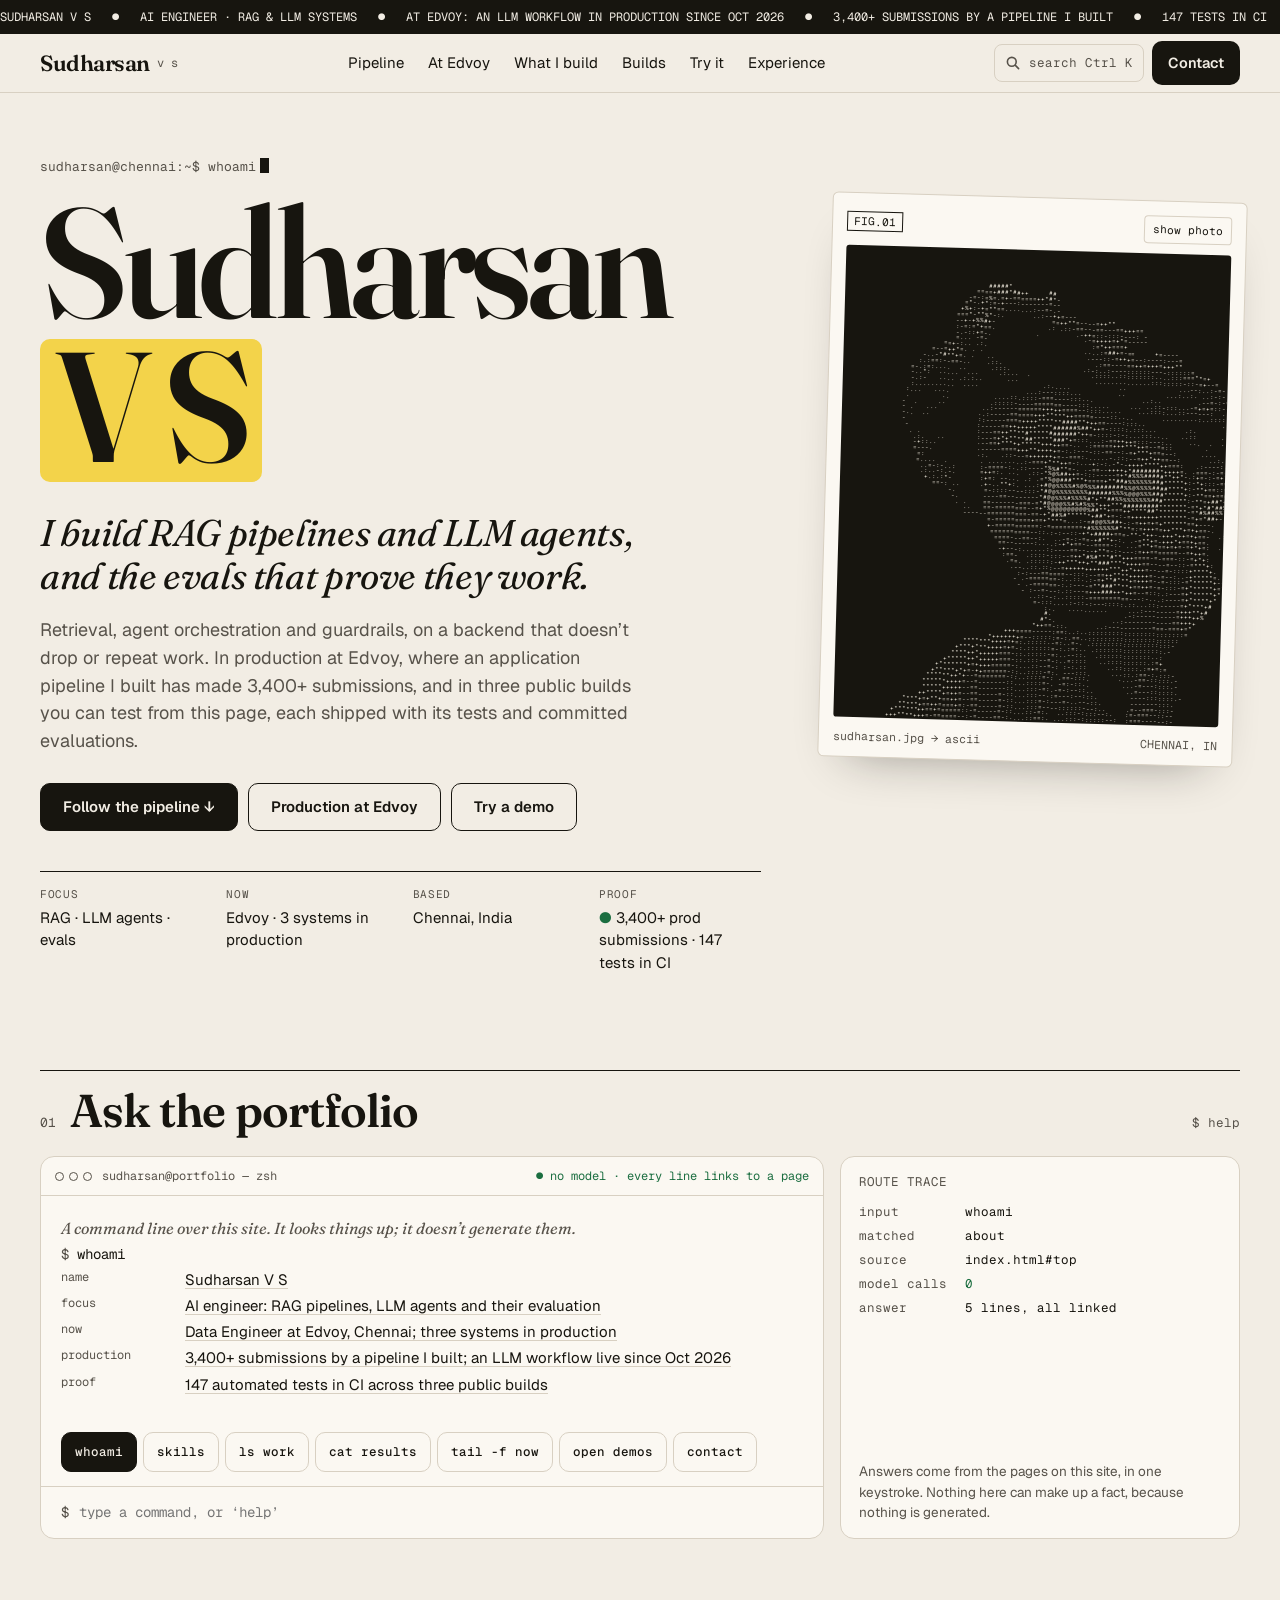
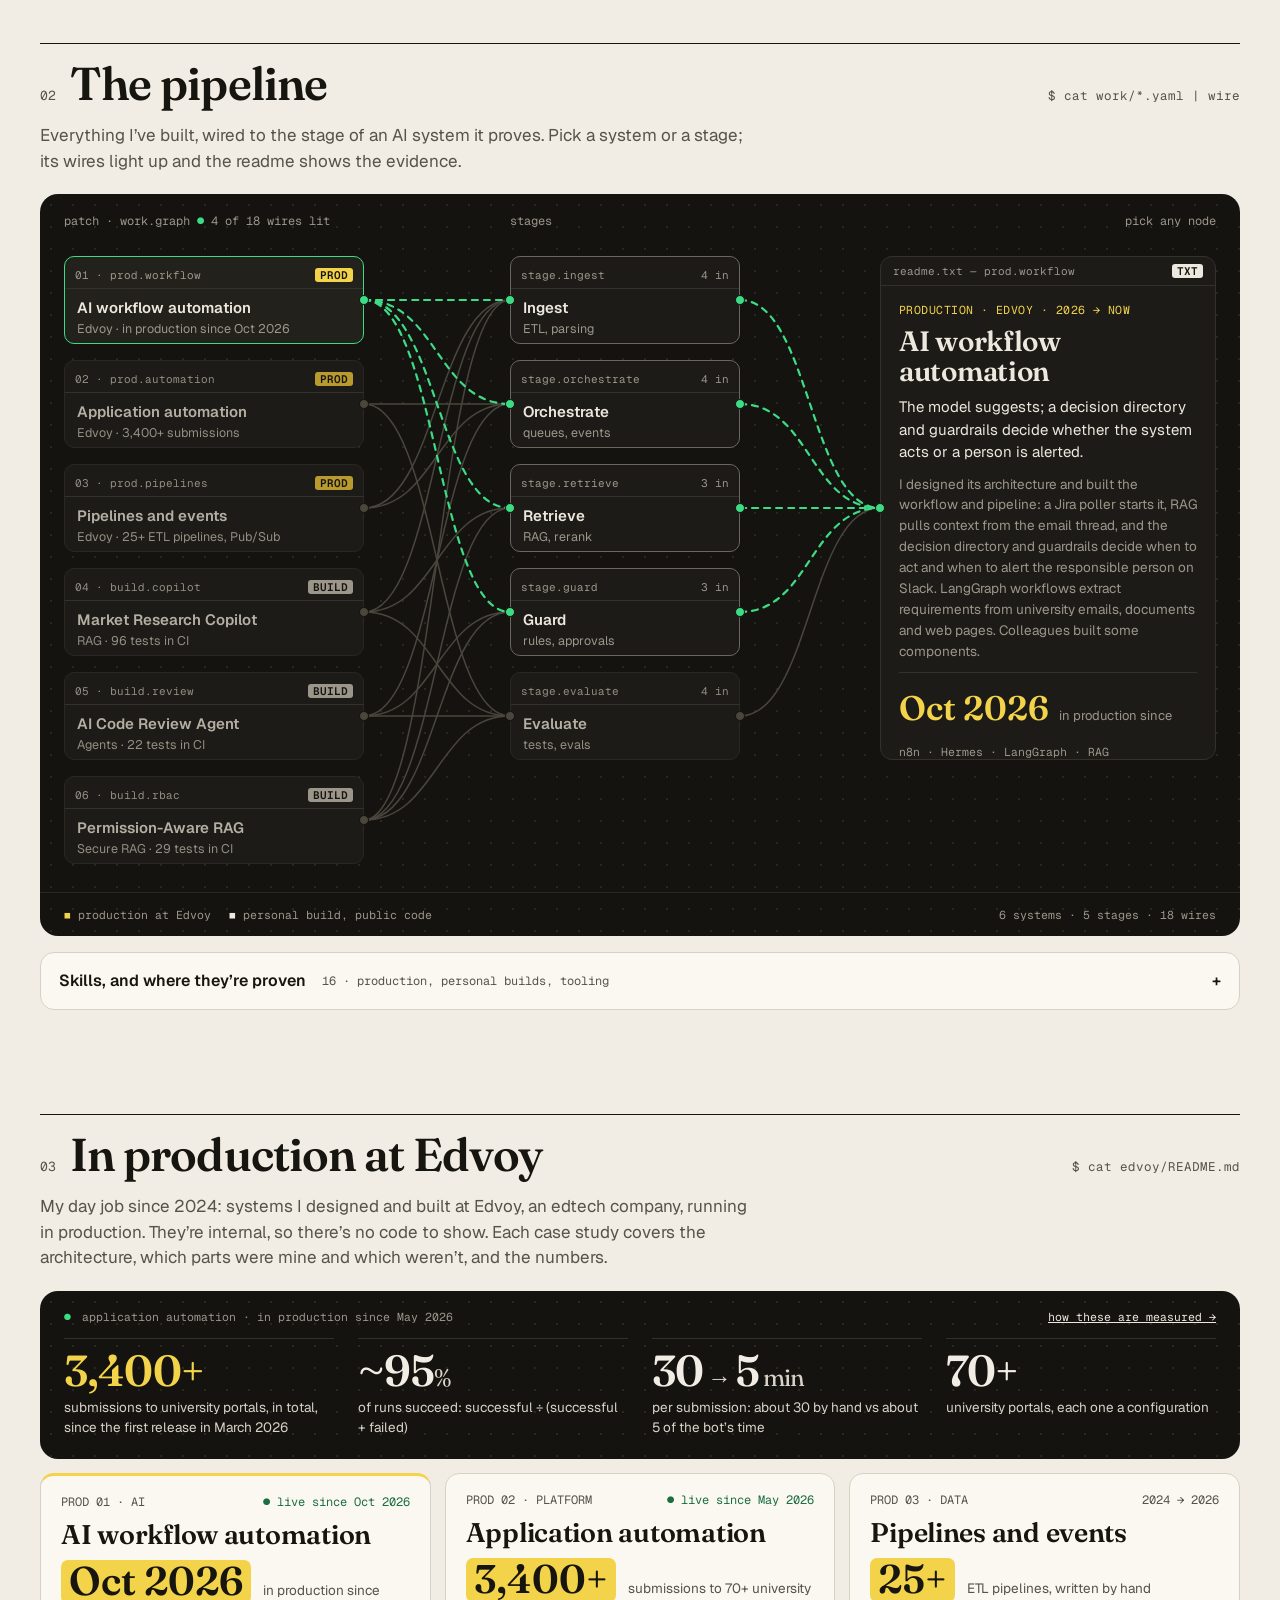
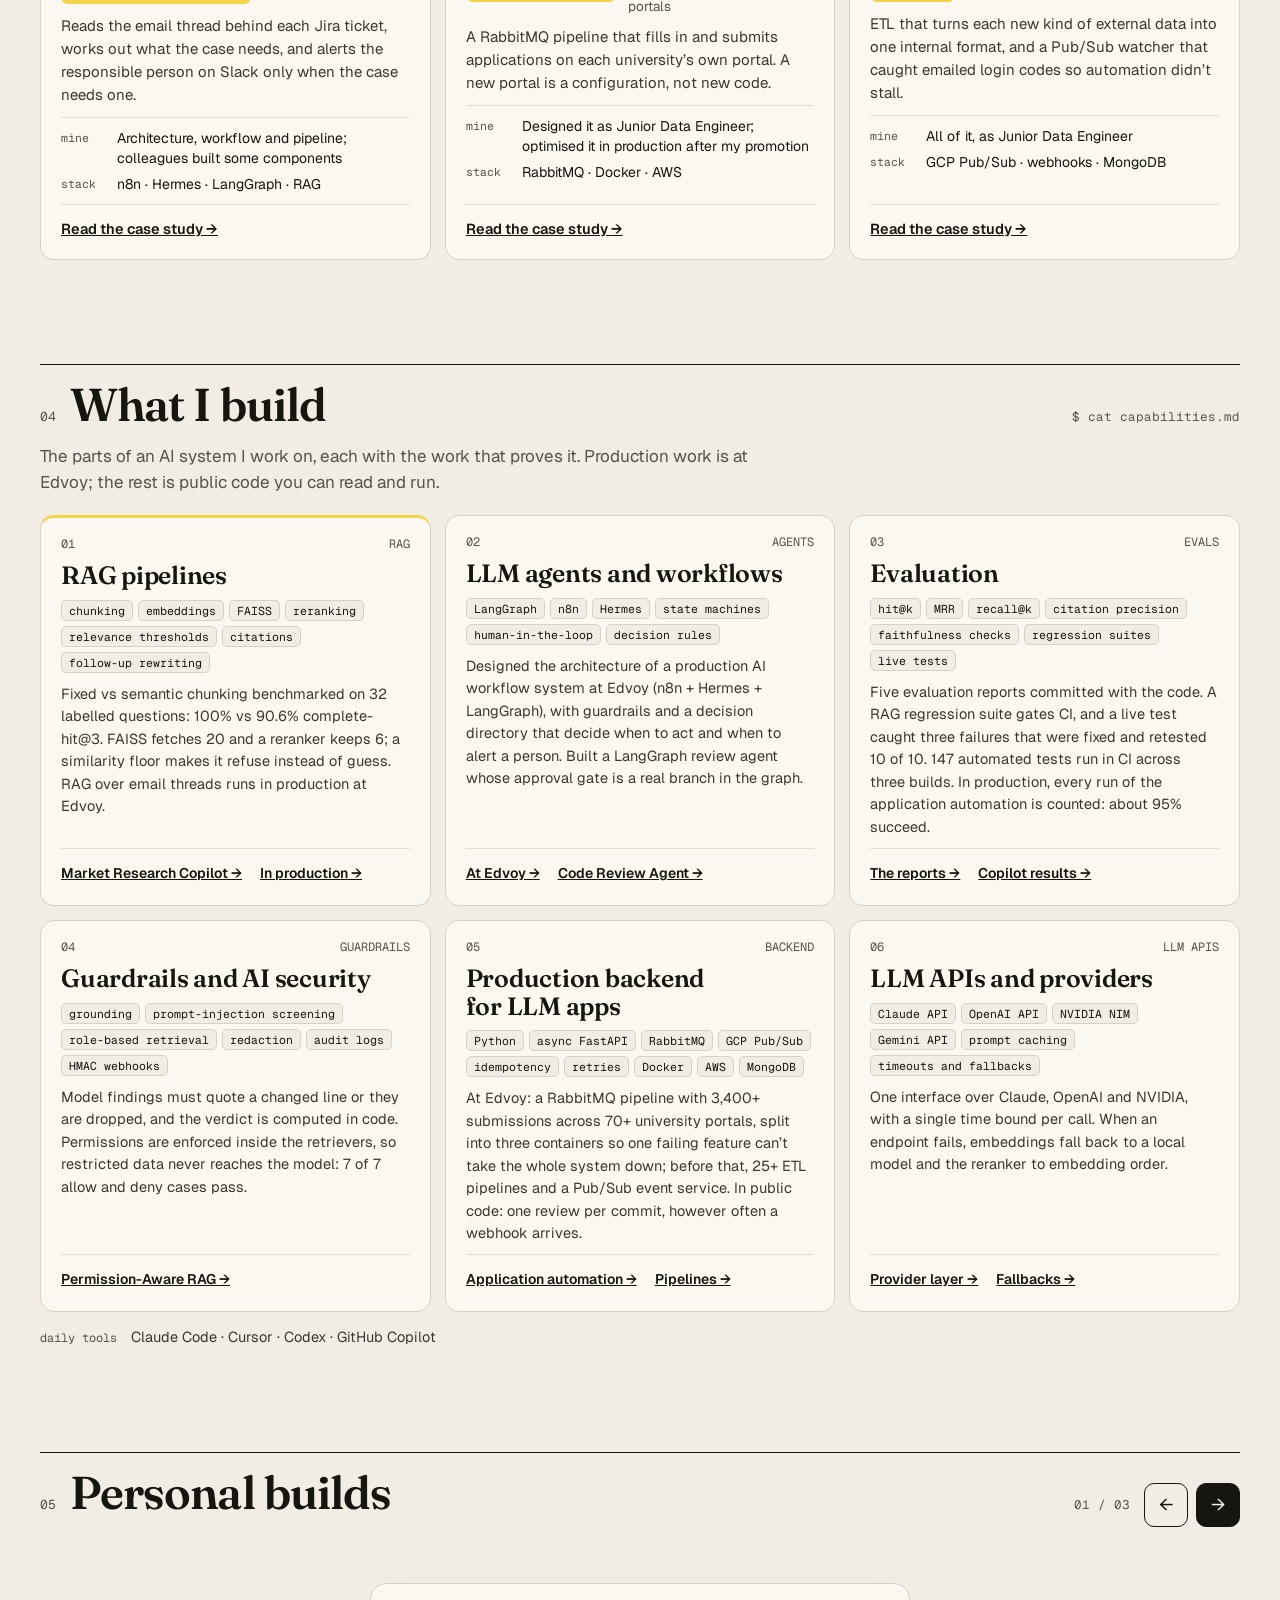
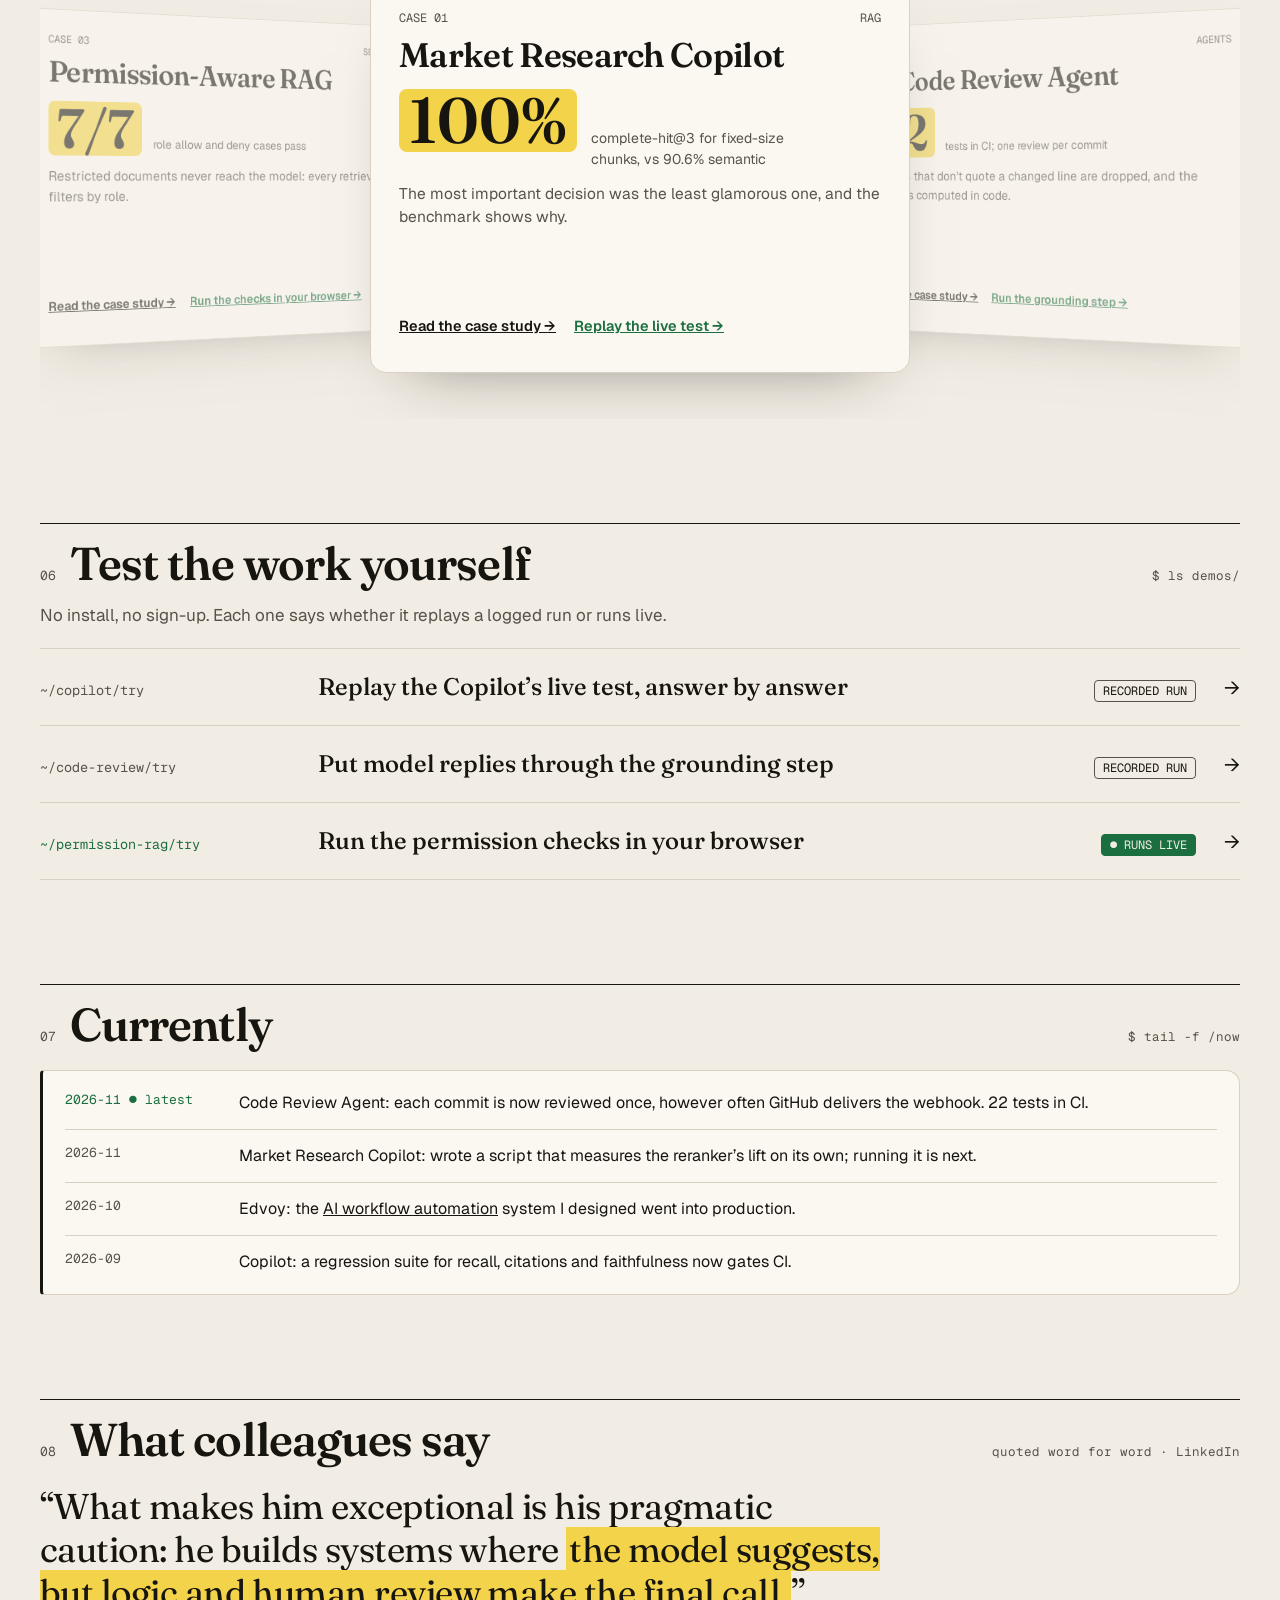
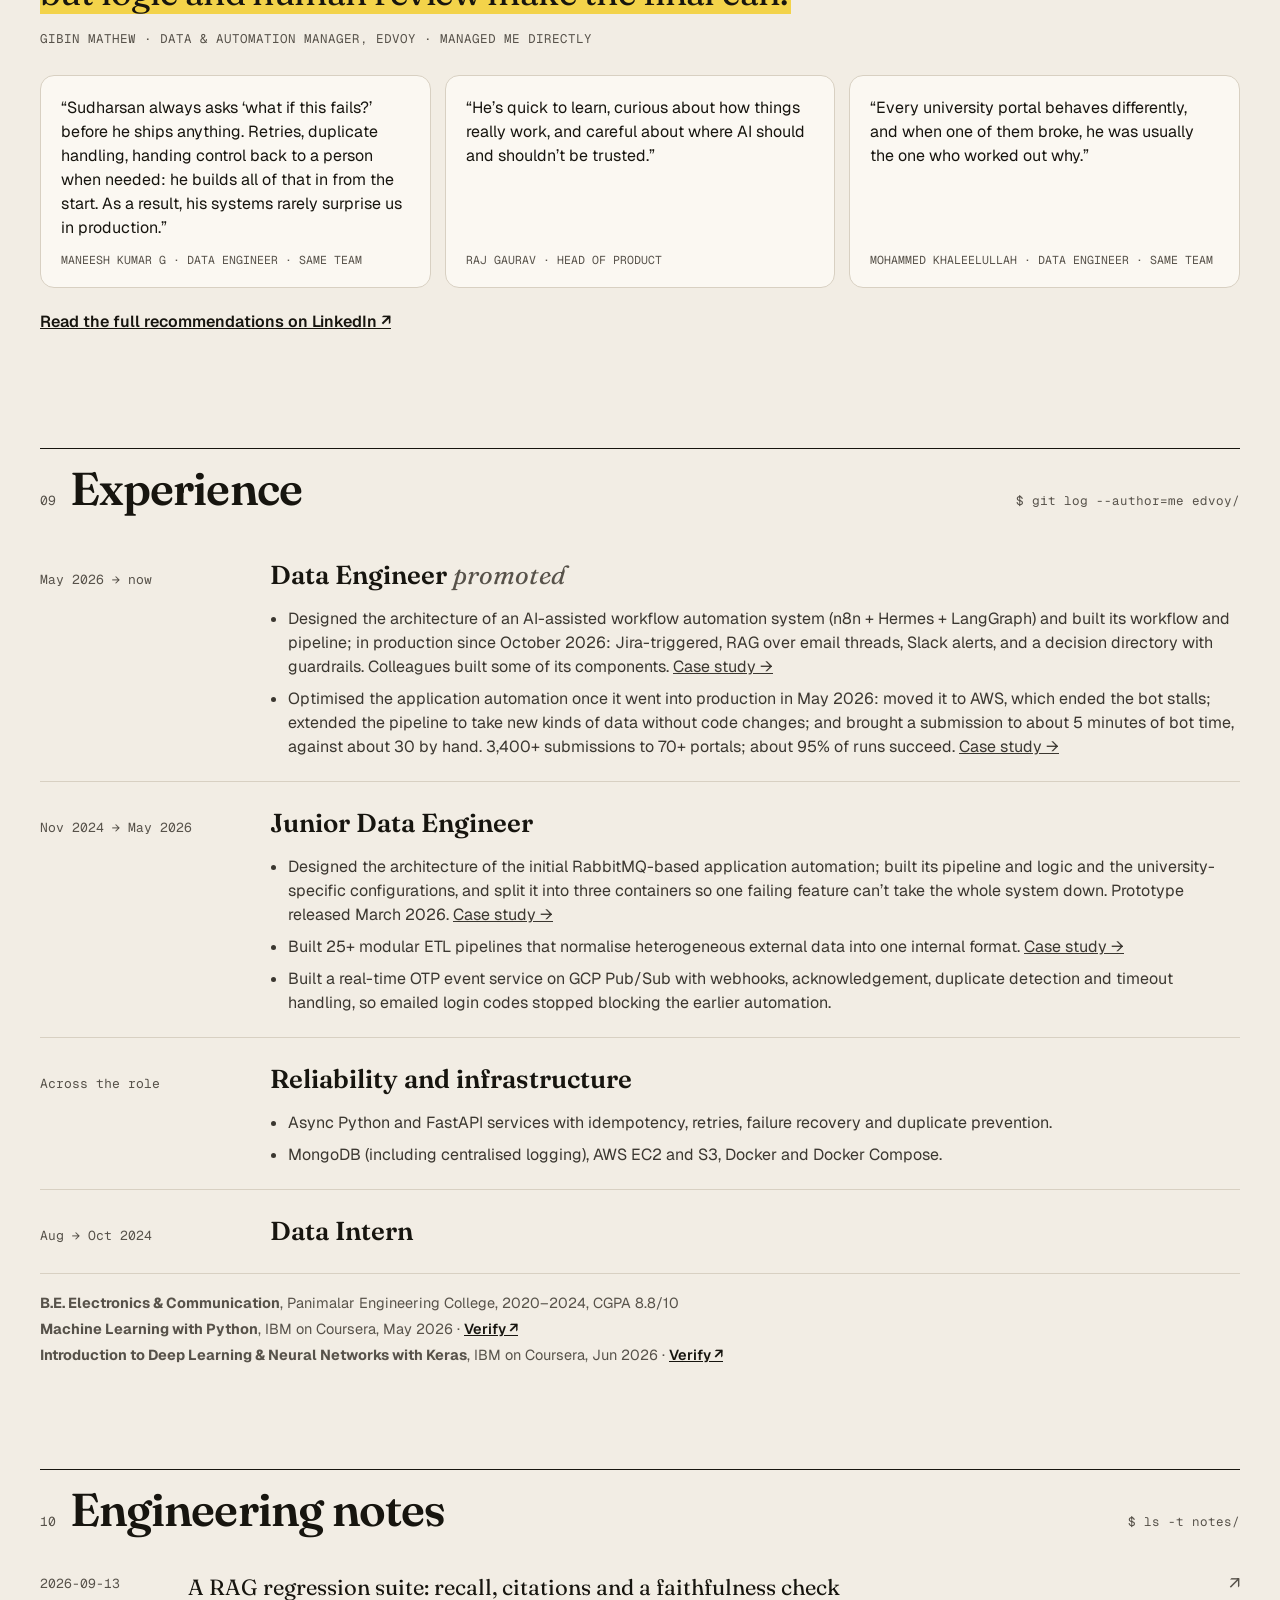
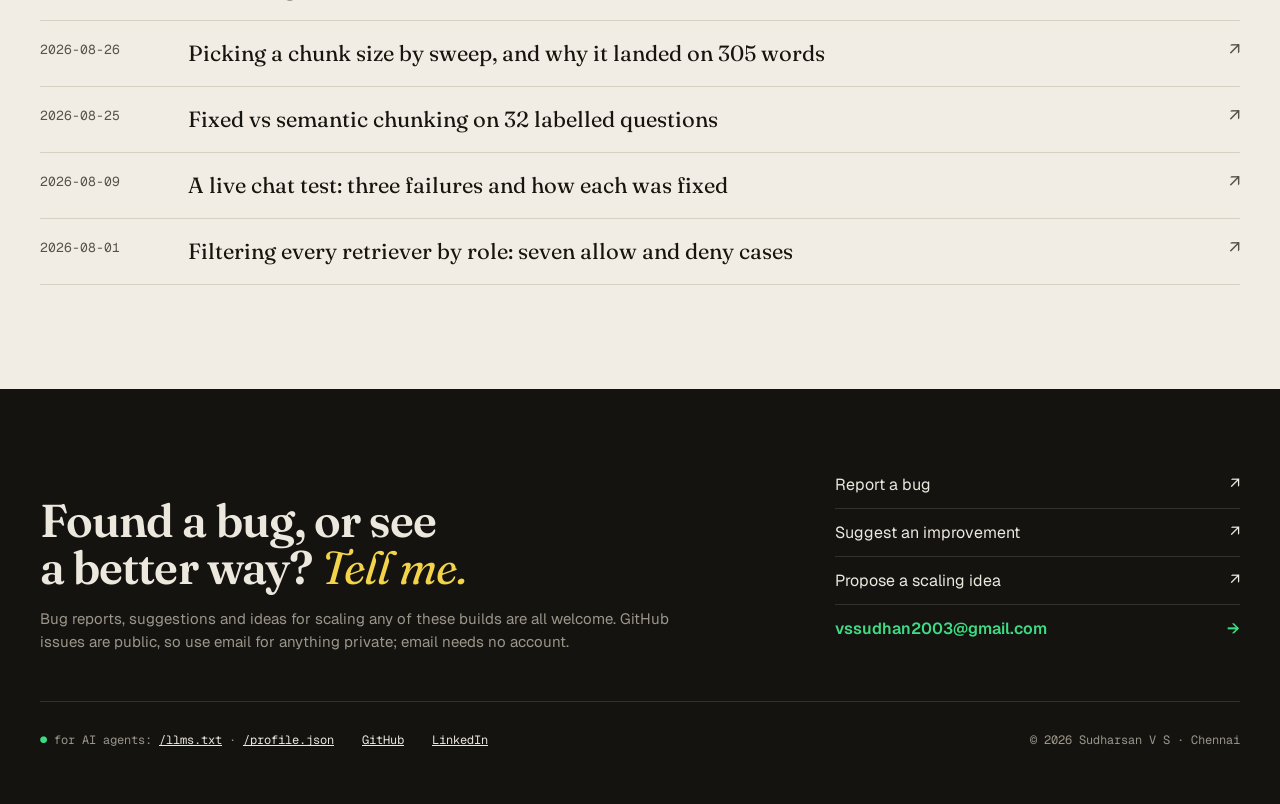
==== commit bd44e08b: "Date the application automation correctly: designed as Junior DE, live May 2026 The initial architec" ====
--- a/index.html
+++ b/index.html
@@ -181,7 +181,7 @@
   <div class="board wb js-only" data-board></div>
   <ul class="pipe-fallback">
     <li><b><a href="ai-workflow.html">AI workflow automation</a></b> (Edvoy, in production since Oct 2026): ingestion, orchestration, retrieval and guardrails.</li>
-    <li><b><a href="app-automation.html">Application automation</a></b> (Edvoy, 3,400+ submissions since Mar 2026): orchestration and measured run success.</li>
+    <li><b><a href="app-automation.html">Application automation</a></b> (Edvoy, in production since May 2026, 3,400+ submissions): orchestration and measured run success.</li>
     <li><b><a href="data-pipelines.html">Pipelines and events</a></b> (Edvoy, 25+ ETL pipelines and a Pub/Sub event service): ingestion and orchestration.</li>
     <li><b><a href="copilot.html">Market Research Copilot</a></b>: ingestion, retrieval and evaluation; 96 tests in CI.</li>
     <li><b><a href="review.html">AI Code Review Agent</a></b>: orchestration, guardrails and evaluation; 22 tests in CI.</li>
@@ -197,9 +197,9 @@
   <div class="sh"><span class="sh-n">03</span><h2 id="h-prod">In production at Edvoy</h2><span class="sh-cmd">$ cat edvoy/README.md</span></div>
   <p class="intro">My day job since 2024: systems I designed and built at Edvoy, an edtech company, running in production. They’re internal, so there’s no code to show. Each case study covers the architecture, which parts were mine and which weren’t, and the numbers.</p>
   <div class="board pband">
-    <p class="pband-k"><span><b aria-hidden="true">●</b> application automation · live since March 2026</span><a href="app-automation.html">how these are measured →</a></p>
+    <p class="pband-k"><span><b aria-hidden="true">●</b> application automation · in production since May 2026</span><a href="app-automation.html">how these are measured →</a></p>
     <dl>
-      <div><dt>3,400+</dt><dd>submissions to university portals, in total</dd></div>
+      <div><dt>3,400+</dt><dd>submissions to university portals, in total, since the first release in March 2026</dd></div>
       <div><dt>~95<small>%</small></dt><dd>of runs succeed: successful ÷ (successful + failed)</dd></div>
       <div><dt>30<small> → </small>5<small> min</small></dt><dd>per submission: about 30 by hand vs about 5 of the bot’s time</dd></div>
       <div><dt>70+</dt><dd>university portals, each one a configuration</dd></div>
@@ -215,11 +215,11 @@
       <p class="pc-a"><a href="ai-workflow.html">Read the case study →</a></p>
     </li>
     <li class="pc">
-      <p class="pc-k"><span>PROD 02 · PLATFORM</span><span class="live">● live since Mar 2026</span></p>
+      <p class="pc-k"><span>PROD 02 · PLATFORM</span><span class="live">● live since May 2026</span></p>
       <h3>Application automation</h3>
       <p class="pc-m"><b>3,400+</b><span>submissions to 70+ university portals</span></p>
       <p class="pc-l">A RabbitMQ pipeline that fills in and submits applications on each university’s own portal. A new portal is a configuration, not new code.</p>
-      <dl class="pc-own"><div><dt>mine</dt><dd>Initial architecture, the pipeline and its logic, university configs, three containers</dd></div><div><dt>stack</dt><dd>RabbitMQ · Docker · AWS</dd></div></dl>
+      <dl class="pc-own"><div><dt>mine</dt><dd>Designed it as Junior Data Engineer; optimised it in production after my promotion</dd></div><div><dt>stack</dt><dd>RabbitMQ · Docker · AWS</dd></div></dl>
       <p class="pc-a"><a href="app-automation.html">Read the case study →</a></p>
     </li>
     <li class="pc">
@@ -352,12 +352,13 @@
     <summary><span class="xp-when">May 2026 → now</span><h3 class="xp-t">Data Engineer <em>promoted</em></h3><span class="sign" aria-hidden="true"></span></summary>
     <ul>
       <li>Designed the architecture of an AI-assisted workflow automation system (n8n + Hermes + LangGraph) and built its workflow and pipeline; in production since October 2026: Jira-triggered, RAG over email threads, Slack alerts, and a decision directory with guardrails. Colleagues built some of its components. <a href="ai-workflow.html">Case study →</a></li>
-      <li>Designed the architecture of the initial RabbitMQ-based application automation; built its pipeline and logic and the university-specific configurations, and split it into three containers so one failing feature can’t take the whole system down. 3,400+ submissions to 70+ portals since March 2026; about 95% of runs succeed; ~5 minutes of bot time per submission vs ~30 by hand. <a href="app-automation.html">Case study →</a></li>
+      <li>Optimised the application automation once it went into production in May 2026: moved it to AWS, which ended the bot stalls; extended the pipeline to take new kinds of data without code changes; and brought a submission to about 5 minutes of bot time, against about 30 by hand. 3,400+ submissions to 70+ portals; about 95% of runs succeed. <a href="app-automation.html">Case study →</a></li>
     </ul>
   </details>
   <details class="xp">
     <summary><span class="xp-when">Nov 2024 → May 2026</span><h3 class="xp-t">Junior Data Engineer</h3><span class="sign" aria-hidden="true"></span></summary>
     <ul>
+      <li>Designed the architecture of the initial RabbitMQ-based application automation; built its pipeline and logic and the university-specific configurations, and split it into three containers so one failing feature can’t take the whole system down. Prototype released March 2026. <a href="app-automation.html">Case study →</a></li>
       <li>Built 25+ modular ETL pipelines that normalise heterogeneous external data into one internal format. <a href="data-pipelines.html">Case study →</a></li>
       <li>Built a real-time OTP event service on GCP Pub/Sub with webhooks, acknowledgement, duplicate detection and timeout handling, so emailed login codes stopped blocking the earlier automation.</li>
     </ul>
@@ -420,7 +421,7 @@
   <a class="y" href="#contact"><svg viewBox="0 0 20 20" aria-hidden="true"><rect x="2.5" y="4.5" width="15" height="11" rx="2"/><path d="M3 5.5l7 5 7-5"/></svg>Contact</a>
 </nav>
 
-<script type="application/json" id="pw-data">{"commands":["whoami","skills","ls work","cat results","tail -f now","open demos","contact"],"outputs":{"whoami":{"match":"about","src":"index.html#top","kw":"110px","lines":[["name","Sudharsan V S","#top"],["focus","AI engineer: RAG pipelines, LLM agents and their evaluation","#build"],["now","Data Engineer at Edvoy, Chennai; three systems in production","#production"],["production","3,400+ submissions by a pipeline I built; an LLM workflow live since Oct 2026","#production"],["proof","147 automated tests in CI across three public builds","#work"]]},"ls work":{"match":"work index","src":"index.html#production · #pipeline","kw":"200px","lines":[["prod/ai-workflow","n8n · Hermes · LangGraph · RAG: the case study","ai-workflow.html"],["prod/app-automation","RabbitMQ · Docker · AWS, 3,400+ submissions: the case study","app-automation.html"],["prod/pipelines","ETL · Pub/Sub, 25+ pipelines: the case study","data-pipelines.html"],["builds/copilot","RAG, 96 tests: the case study","copilot.html"],["builds/code-review","agents, 22 tests: the case study","review.html"],["builds/permission-rag","secure RAG, 29 tests: the case study","rbac.html"]]},"cat results":{"match":"results","src":"app-automation.html · copilot.html · rbac.html","kw":"170px","lines":[["submissions","3,400+ since March 2026, application automation (production)","app-automation.html"],["run success","~95% of runs succeed: successful ÷ (successful + failed)","app-automation.html"],["per submission","~5 min of bot time vs ~30 by hand","app-automation.html"],["complete-hit@3","100% fixed vs 90.6% semantic, 32 questions","copilot.html#evaluation"],["live retest","10/10 after fixing the 3 failures a live test caught","copilot.html#try"],["allow / deny","7/7 role cases pass","rbac.html#evaluation"],["eval reports","5 committed alongside the code","#writing"]]},"tail -f now":{"match":"now","src":"index.html#now","kw":"90px","lines":[["2026-11","One review per commit in the Code Review Agent","review.html#roadmap"],["2026-11","Reranker-lift script written; running it next","#now"],["2026-10","AI workflow automation in production at Edvoy","ai-workflow.html"]]},"open demos":{"match":"demos","src":"copilot · review · rbac #try","kw":"200px","lines":[["copilot/try","Replay the live test (recorded run)","copilot.html#try"],["code-review/try","Run the grounding step (recorded run)","review.html#try"],["permission-rag/try","Run the permission checks (runs live)","rbac.html#try"]]},"contact":{"match":"contact","src":"index.html#contact","kw":"110px","lines":[["email","vssudhan2003@gmail.com","mailto:vssudhan2003@gmail.com"],["github","github.com/Sudharsan2816","https://github.com/Sudharsan2816"],["linkedin","linkedin.com/in/sudharsan-v-s-a851a3242","https://www.linkedin.com/in/sudharsan-v-s-a851a3242"],["feedback","Report a bug or suggest an improvement","#contact"]]},"help":{"match":"help","src":"this command line","kw":"130px","lines":[["whoami","Who I am, in four lines",null,"whoami"],["skills","What I build, with the evidence for each",null,"skills"],["ls work","Everything I’ve built, at work and outside it",null,"ls work"],["cat results","The numbers, with where they come from",null,"cat results"],["tail -f now","What I’m working on",null,"tail -f now"],["open demos","The three try-it demos",null,"open demos"],["contact","Email, GitHub, LinkedIn",null,"contact"]]},"skills":{"match":"capabilities","src":"index.html#build","kw":"170px","lines":[["rag","Chunking benchmarks, reranking, refusal thresholds","#build"],["agents","LangGraph, n8n + Hermes, human approval gates","#build"],["evaluation","hit@k, MRR, regression suites, live tests in CI","#build"],["guardrails","Grounding, injection screening, role-based retrieval","#build"],["backend","FastAPI, RabbitMQ, Pub/Sub, idempotency","#build"],["llm apis","Claude, OpenAI, NVIDIA NIM, Gemini","#build"]]}},"projects":[{"code":"prod.workflow","tag":"PROD","name":"AI workflow automation","sub":"Edvoy · in production since Oct 2026","stages":[0,1,2,3],"prod":true,"kind":"PRODUCTION · EDVOY · 2026 → NOW","lede":"The model suggests; a decision directory and guardrails decide whether the system acts or a person is alerted.","body":"I designed its architecture and built the workflow and pipeline: a Jira poller starts it, RAG pulls context from the email thread, and the decision directory and guardrails decide when to act and when to alert the responsible person on Slack. LangGraph workflows extract requirements from university emails, documents and web pages. Colleagues built some components.","metric":"Oct 2026","metricNote":"in production since","stack":"n8n · Hermes · LangGraph · RAG","caseHref":"ai-workflow.html"},{"code":"prod.automation","tag":"PROD","name":"Application automation","sub":"Edvoy · 3,400+ submissions","stages":[1,4],"prod":true,"kind":"PRODUCTION · EDVOY · MAR 2026 → NOW","lede":"A RabbitMQ pipeline that submits applications to 70+ university portals.","body":"I designed the architecture of the initial RabbitMQ-based automation, built the pipeline and its logic, wrote the university configurations, and split it into three containers so one failing feature can’t take the whole system down. About 95% of runs succeed; the bot takes ~5 minutes per submission against ~30 by hand.","metric":"3,400+","metricNote":"submissions since March 2026","stack":"RabbitMQ · Docker · AWS","caseHref":"app-automation.html"},{"code":"prod.pipelines","tag":"PROD","name":"Pipelines and events","sub":"Edvoy · 25+ ETL pipelines, Pub/Sub","stages":[0,1],"prod":true,"kind":"PRODUCTION · EDVOY · 2024 → 2026","lede":"25+ ETL pipelines that turn each new kind of external data into one internal format.","body":"Written by hand as a Junior Data Engineer. Also an OTP watcher on webhooks and GCP Pub/Sub, with acknowledgement, duplicate detection and timeouts, so emailed login codes stopped blocking the earlier automation.","metric":"25+","metricNote":"ETL pipelines","stack":"GCP Pub/Sub · webhooks · MongoDB","caseHref":"data-pipelines.html"},{"code":"build.copilot","tag":"BUILD","name":"Market Research Copilot","sub":"RAG · 96 tests in CI","stages":[0,2,4],"prod":false,"kind":"PERSONAL BUILD · RAG","lede":"Fixed-size chunks beat semantic chunking on 32 labelled questions.","body":"FAISS pulls 20 candidates, an NVIDIA NIM reranker keeps 6, and a 0.35 relevance floor makes it decline questions the documents don’t cover. A live test caught 3 failures; the retest passed 10 of 10.","metric":"100%","metricNote":"complete-hit@3, vs 90.6% semantic","stack":"FastAPI · FAISS · NVIDIA NIM · React · Docker","caseHref":"copilot.html","tryHref":"copilot.html#try","codeHref":"https://github.com/Sudharsan2816/Projects/tree/main/ai-market-research-copilot"},{"code":"build.review","tag":"BUILD","name":"AI Code Review Agent","sub":"Agents · 22 tests in CI","stages":[1,3,4],"prod":false,"kind":"PERSONAL BUILD · AGENTS","lede":"A LangGraph state machine whose approval gate is a real branch: post to the PR, or hold for a human.","body":"HMAC-SHA256 webhooks, findings that must quote a changed line, a verdict computed in code, and one review per commit however often GitHub delivers it.","metric":"1×","metricNote":"review per commit","stack":"LangGraph · FastAPI · GitHub API · Claude API · MongoDB","caseHref":"review.html","tryHref":"review.html#try","codeHref":"https://github.com/Sudharsan2816/Code_review_agent"},{"code":"build.rbac","tag":"BUILD","name":"Permission-Aware RAG","sub":"Secure RAG · 29 tests in CI","stages":[0,2,3,4],"prod":false,"kind":"PERSONAL BUILD · SECURE RAG","lede":"Every retriever filters by role, so restricted documents never reach the model.","body":"JWT login across six roles, retrieval over PDFs, CSV incident reports, JSON logs and SQLite, redaction of sensitive values, and an audit log of every query.","metric":"7/7","metricNote":"role allow and deny cases pass","stack":"FastAPI · FAISS · JWT · SQLite · Docker","caseHref":"rbac.html","tryHref":"rbac.html#try","codeHref":"https://github.com/Sudharsan2816/Projects/tree/main/enterprise-rag"}],"stages":[{"key":"ingest","name":"Ingest","sub":"ETL, parsing","line":"Getting messy data into a shape the system can trust.","proofs":{"0":"LangGraph workflows extract requirements from university emails, documents and web pages.","2":"25+ ETL pipelines that clean each new kind of external data into one internal format.","3":"Parses PDF, CSV, TXT and Markdown; CSVs become 50-row text chunks so tables stay retrievable.","5":"Retrieval over PDFs, CSV incident reports, JSON logs and SQLite records."}},{"key":"orchestrate","name":"Orchestrate","sub":"queues, events","line":"Moving work through queues and events without losing or repeating it.","proofs":{"0":"An n8n + Hermes workflow, started by a Jira poller on tickets an existing mail automation creates.","1":"RabbitMQ tasks scheduled asynchronously and run in parallel across 70+ university configurations, in three containers.","2":"An OTP event service on GCP Pub/Sub with acknowledgement, duplicate detection and timeouts.","4":"A LangGraph state machine; each commit is reviewed once, however often GitHub delivers the webhook."}},{"key":"retrieve","name":"Retrieve","sub":"RAG, rerank","line":"Finding the right context, and refusing when there isn’t any.","proofs":{"0":"RAG pulls context from the email thread behind each ticket.","3":"FAISS fetches 20, a 0.35 floor drops weak matches, and a NIM reranker keeps 6.","5":"Every retriever filters by role, so restricted documents never reach the model."}},{"key":"guard","name":"Guard","sub":"rules, approvals","line":"Deciding when the system may act on its own, and when a person must.","proofs":{"0":"A decision directory and guardrails decide when it acts and when it alerts the responsible person on Slack.","4":"Findings that don’t quote a changed line are dropped; the verdict is computed in code; the approval gate is a real branch.","5":"Pattern-based prompt-injection screening, redaction of sensitive values, and an audit log of every query."}},{"key":"evaluate","name":"Evaluate","sub":"tests, evals","line":"Proving it works with numbers, and saying where each one comes from.","proofs":{"1":"Every run is counted: about 95% succeed (successful ÷ successful + failed) across 3,400+ submissions.","3":"Fixed vs semantic chunking on 32 labelled questions: complete-hit@3 100% vs 90.6%. Live retest 10/10.","4":"22 tests in CI, including six for duplicate webhook deliveries.","5":"7 of 7 role allow and deny cases pass; 29 tests in CI."}}]}</script>
+<script type="application/json" id="pw-data">{"commands":["whoami","skills","ls work","cat results","tail -f now","open demos","contact"],"outputs":{"whoami":{"match":"about","src":"index.html#top","kw":"110px","lines":[["name","Sudharsan V S","#top"],["focus","AI engineer: RAG pipelines, LLM agents and their evaluation","#build"],["now","Data Engineer at Edvoy, Chennai; three systems in production","#production"],["production","3,400+ submissions by a pipeline I built; an LLM workflow live since Oct 2026","#production"],["proof","147 automated tests in CI across three public builds","#work"]]},"ls work":{"match":"work index","src":"index.html#production · #pipeline","kw":"200px","lines":[["prod/ai-workflow","n8n · Hermes · LangGraph · RAG: the case study","ai-workflow.html"],["prod/app-automation","RabbitMQ · Docker · AWS, 3,400+ submissions: the case study","app-automation.html"],["prod/pipelines","ETL · Pub/Sub, 25+ pipelines: the case study","data-pipelines.html"],["builds/copilot","RAG, 96 tests: the case study","copilot.html"],["builds/code-review","agents, 22 tests: the case study","review.html"],["builds/permission-rag","secure RAG, 29 tests: the case study","rbac.html"]]},"cat results":{"match":"results","src":"app-automation.html · copilot.html · rbac.html","kw":"170px","lines":[["submissions","3,400+ in total, application automation (production)","app-automation.html"],["run success","~95% of runs succeed: successful ÷ (successful + failed)","app-automation.html"],["per submission","~5 min of bot time vs ~30 by hand","app-automation.html"],["complete-hit@3","100% fixed vs 90.6% semantic, 32 questions","copilot.html#evaluation"],["live retest","10/10 after fixing the 3 failures a live test caught","copilot.html#try"],["allow / deny","7/7 role cases pass","rbac.html#evaluation"],["eval reports","5 committed alongside the code","#writing"]]},"tail -f now":{"match":"now","src":"index.html#now","kw":"90px","lines":[["2026-11","One review per commit in the Code Review Agent","review.html#roadmap"],["2026-11","Reranker-lift script written; running it next","#now"],["2026-10","AI workflow automation in production at Edvoy","ai-workflow.html"]]},"open demos":{"match":"demos","src":"copilot · review · rbac #try","kw":"200px","lines":[["copilot/try","Replay the live test (recorded run)","copilot.html#try"],["code-review/try","Run the grounding step (recorded run)","review.html#try"],["permission-rag/try","Run the permission checks (runs live)","rbac.html#try"]]},"contact":{"match":"contact","src":"index.html#contact","kw":"110px","lines":[["email","vssudhan2003@gmail.com","mailto:vssudhan2003@gmail.com"],["github","github.com/Sudharsan2816","https://github.com/Sudharsan2816"],["linkedin","linkedin.com/in/sudharsan-v-s-a851a3242","https://www.linkedin.com/in/sudharsan-v-s-a851a3242"],["feedback","Report a bug or suggest an improvement","#contact"]]},"help":{"match":"help","src":"this command line","kw":"130px","lines":[["whoami","Who I am, in four lines",null,"whoami"],["skills","What I build, with the evidence for each",null,"skills"],["ls work","Everything I’ve built, at work and outside it",null,"ls work"],["cat results","The numbers, with where they come from",null,"cat results"],["tail -f now","What I’m working on",null,"tail -f now"],["open demos","The three try-it demos",null,"open demos"],["contact","Email, GitHub, LinkedIn",null,"contact"]]},"skills":{"match":"capabilities","src":"index.html#build","kw":"170px","lines":[["rag","Chunking benchmarks, reranking, refusal thresholds","#build"],["agents","LangGraph, n8n + Hermes, human approval gates","#build"],["evaluation","hit@k, MRR, regression suites, live tests in CI","#build"],["guardrails","Grounding, injection screening, role-based retrieval","#build"],["backend","FastAPI, RabbitMQ, Pub/Sub, idempotency","#build"],["llm apis","Claude, OpenAI, NVIDIA NIM, Gemini","#build"]]}},"projects":[{"code":"prod.workflow","tag":"PROD","name":"AI workflow automation","sub":"Edvoy · in production since Oct 2026","stages":[0,1,2,3],"prod":true,"kind":"PRODUCTION · EDVOY · 2026 → NOW","lede":"The model suggests; a decision directory and guardrails decide whether the system acts or a person is alerted.","body":"I designed its architecture and built the workflow and pipeline: a Jira poller starts it, RAG pulls context from the email thread, and the decision directory and guardrails decide when to act and when to alert the responsible person on Slack. LangGraph workflows extract requirements from university emails, documents and web pages. Colleagues built some components.","metric":"Oct 2026","metricNote":"in production since","stack":"n8n · Hermes · LangGraph · RAG","caseHref":"ai-workflow.html"},{"code":"prod.automation","tag":"PROD","name":"Application automation","sub":"Edvoy · 3,400+ submissions","stages":[1,4],"prod":true,"kind":"PRODUCTION · EDVOY · MAY 2026 → NOW","lede":"A RabbitMQ pipeline that submits applications to 70+ university portals.","body":"As a Junior Data Engineer I designed the architecture of the initial RabbitMQ-based automation, built the pipeline and its logic, wrote the university configurations, and split it into three containers. After my promotion it went into production, and I optimised it: AWS, new kinds of data without code changes, and about 5 minutes of bot time per submission against about 30 by hand. About 95% of runs succeed.","metric":"3,400+","metricNote":"submissions since the March 2026 release","stack":"RabbitMQ · Docker · AWS","caseHref":"app-automation.html"},{"code":"prod.pipelines","tag":"PROD","name":"Pipelines and events","sub":"Edvoy · 25+ ETL pipelines, Pub/Sub","stages":[0,1],"prod":true,"kind":"PRODUCTION · EDVOY · 2024 → 2026","lede":"25+ ETL pipelines that turn each new kind of external data into one internal format.","body":"Written by hand as a Junior Data Engineer. Also an OTP watcher on webhooks and GCP Pub/Sub, with acknowledgement, duplicate detection and timeouts, so emailed login codes stopped blocking the earlier automation.","metric":"25+","metricNote":"ETL pipelines","stack":"GCP Pub/Sub · webhooks · MongoDB","caseHref":"data-pipelines.html"},{"code":"build.copilot","tag":"BUILD","name":"Market Research Copilot","sub":"RAG · 96 tests in CI","stages":[0,2,4],"prod":false,"kind":"PERSONAL BUILD · RAG","lede":"Fixed-size chunks beat semantic chunking on 32 labelled questions.","body":"FAISS pulls 20 candidates, an NVIDIA NIM reranker keeps 6, and a 0.35 relevance floor makes it decline questions the documents don’t cover. A live test caught 3 failures; the retest passed 10 of 10.","metric":"100%","metricNote":"complete-hit@3, vs 90.6% semantic","stack":"FastAPI · FAISS · NVIDIA NIM · React · Docker","caseHref":"copilot.html","tryHref":"copilot.html#try","codeHref":"https://github.com/Sudharsan2816/Projects/tree/main/ai-market-research-copilot"},{"code":"build.review","tag":"BUILD","name":"AI Code Review Agent","sub":"Agents · 22 tests in CI","stages":[1,3,4],"prod":false,"kind":"PERSONAL BUILD · AGENTS","lede":"A LangGraph state machine whose approval gate is a real branch: post to the PR, or hold for a human.","body":"HMAC-SHA256 webhooks, findings that must quote a changed line, a verdict computed in code, and one review per commit however often GitHub delivers it.","metric":"1×","metricNote":"review per commit","stack":"LangGraph · FastAPI · GitHub API · Claude API · MongoDB","caseHref":"review.html","tryHref":"review.html#try","codeHref":"https://github.com/Sudharsan2816/Code_review_agent"},{"code":"build.rbac","tag":"BUILD","name":"Permission-Aware RAG","sub":"Secure RAG · 29 tests in CI","stages":[0,2,3,4],"prod":false,"kind":"PERSONAL BUILD · SECURE RAG","lede":"Every retriever filters by role, so restricted documents never reach the model.","body":"JWT login across six roles, retrieval over PDFs, CSV incident reports, JSON logs and SQLite, redaction of sensitive values, and an audit log of every query.","metric":"7/7","metricNote":"role allow and deny cases pass","stack":"FastAPI · FAISS · JWT · SQLite · Docker","caseHref":"rbac.html","tryHref":"rbac.html#try","codeHref":"https://github.com/Sudharsan2816/Projects/tree/main/enterprise-rag"}],"stages":[{"key":"ingest","name":"Ingest","sub":"ETL, parsing","line":"Getting messy data into a shape the system can trust.","proofs":{"0":"LangGraph workflows extract requirements from university emails, documents and web pages.","2":"25+ ETL pipelines that clean each new kind of external data into one internal format.","3":"Parses PDF, CSV, TXT and Markdown; CSVs become 50-row text chunks so tables stay retrievable.","5":"Retrieval over PDFs, CSV incident reports, JSON logs and SQLite records."}},{"key":"orchestrate","name":"Orchestrate","sub":"queues, events","line":"Moving work through queues and events without losing or repeating it.","proofs":{"0":"An n8n + Hermes workflow, started by a Jira poller on tickets an existing mail automation creates.","1":"RabbitMQ tasks scheduled asynchronously and run in parallel across 70+ university configurations, in three containers.","2":"An OTP event service on GCP Pub/Sub with acknowledgement, duplicate detection and timeouts.","4":"A LangGraph state machine; each commit is reviewed once, however often GitHub delivers the webhook."}},{"key":"retrieve","name":"Retrieve","sub":"RAG, rerank","line":"Finding the right context, and refusing when there isn’t any.","proofs":{"0":"RAG pulls context from the email thread behind each ticket.","3":"FAISS fetches 20, a 0.35 floor drops weak matches, and a NIM reranker keeps 6.","5":"Every retriever filters by role, so restricted documents never reach the model."}},{"key":"guard","name":"Guard","sub":"rules, approvals","line":"Deciding when the system may act on its own, and when a person must.","proofs":{"0":"A decision directory and guardrails decide when it acts and when it alerts the responsible person on Slack.","4":"Findings that don’t quote a changed line are dropped; the verdict is computed in code; the approval gate is a real branch.","5":"Pattern-based prompt-injection screening, redaction of sensitive values, and an audit log of every query."}},{"key":"evaluate","name":"Evaluate","sub":"tests, evals","line":"Proving it works with numbers, and saying where each one comes from.","proofs":{"1":"Every run is counted: about 95% succeed (successful ÷ successful + failed) across 3,400+ submissions.","3":"Fixed vs semantic chunking on 32 labelled questions: complete-hit@3 100% vs 90.6%. Live retest 10/10.","4":"22 tests in CI, including six for duplicate webhook deliveries.","5":"7 of 7 role allow and deny cases pass; 29 tests in CI."}}]}</script>
 <script src="pw.js" defer></script>
 <script src="cmdk.js" defer></script>
 </body>
